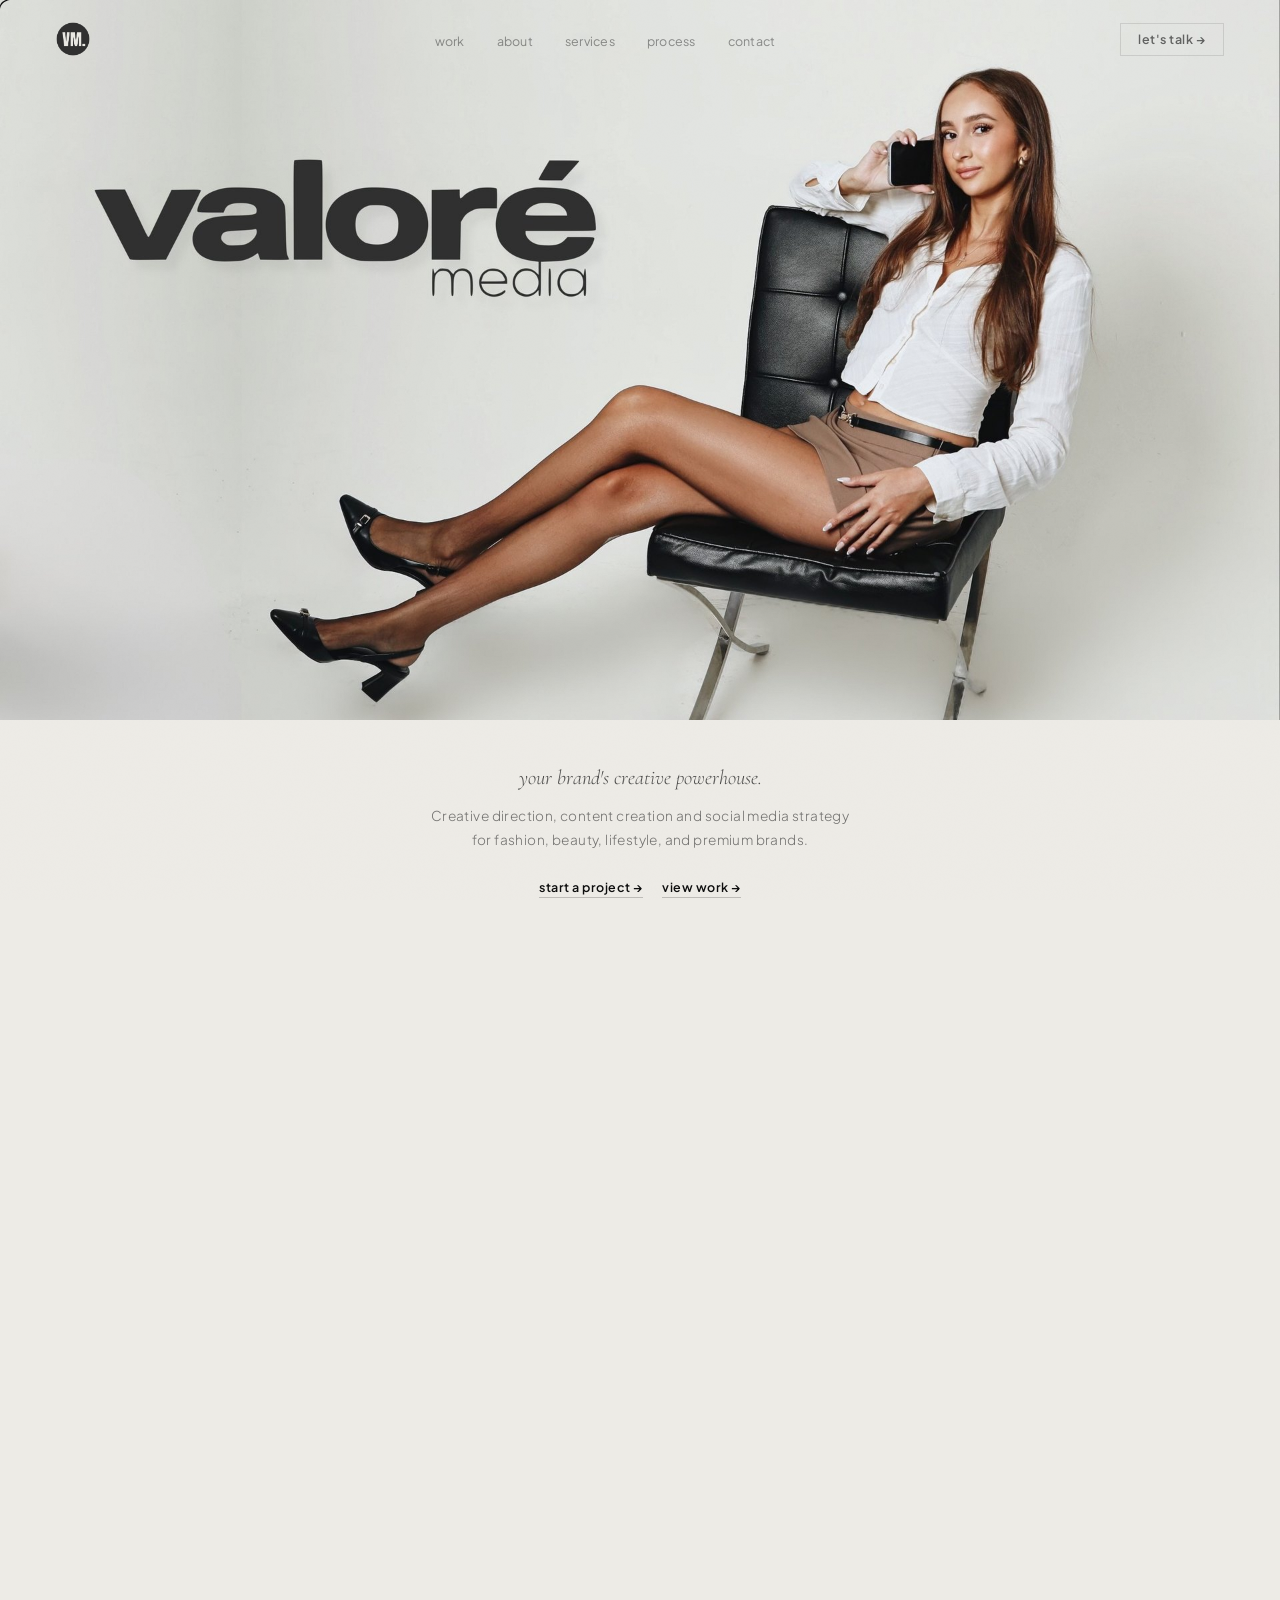
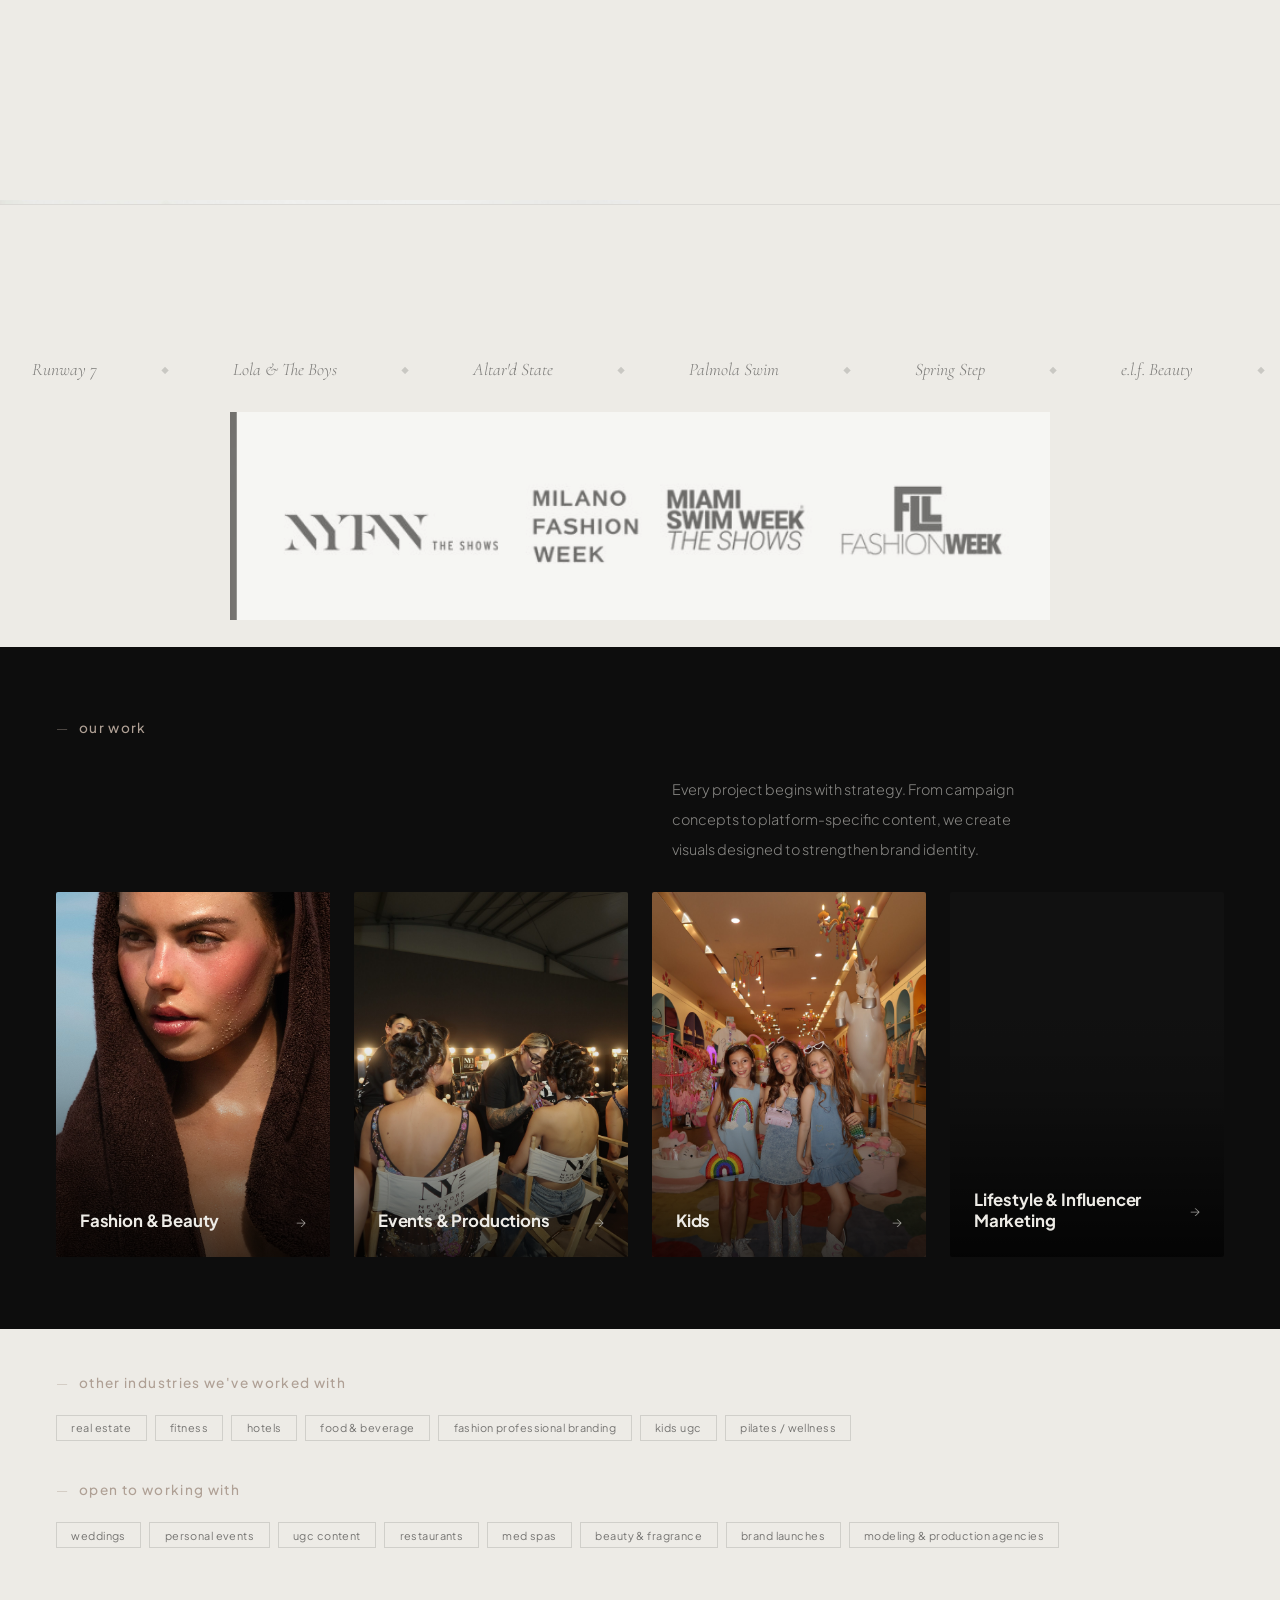
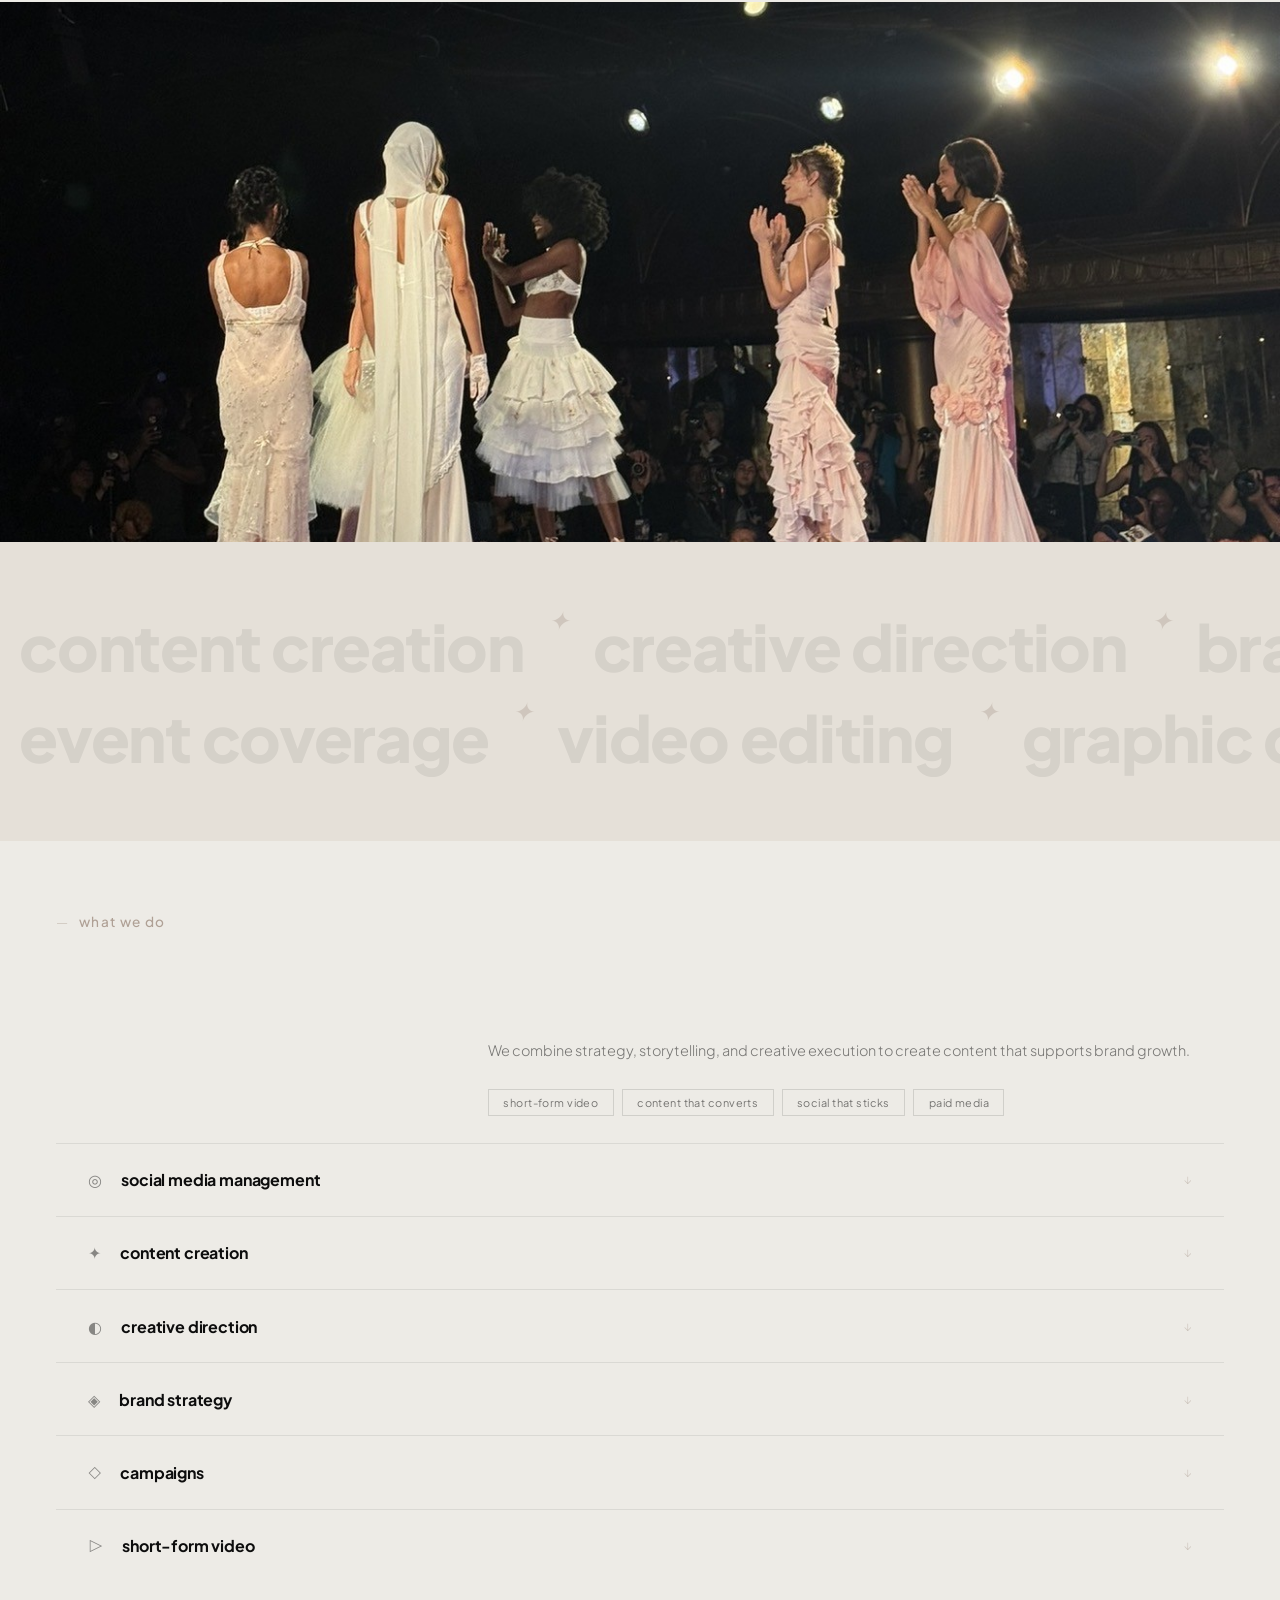
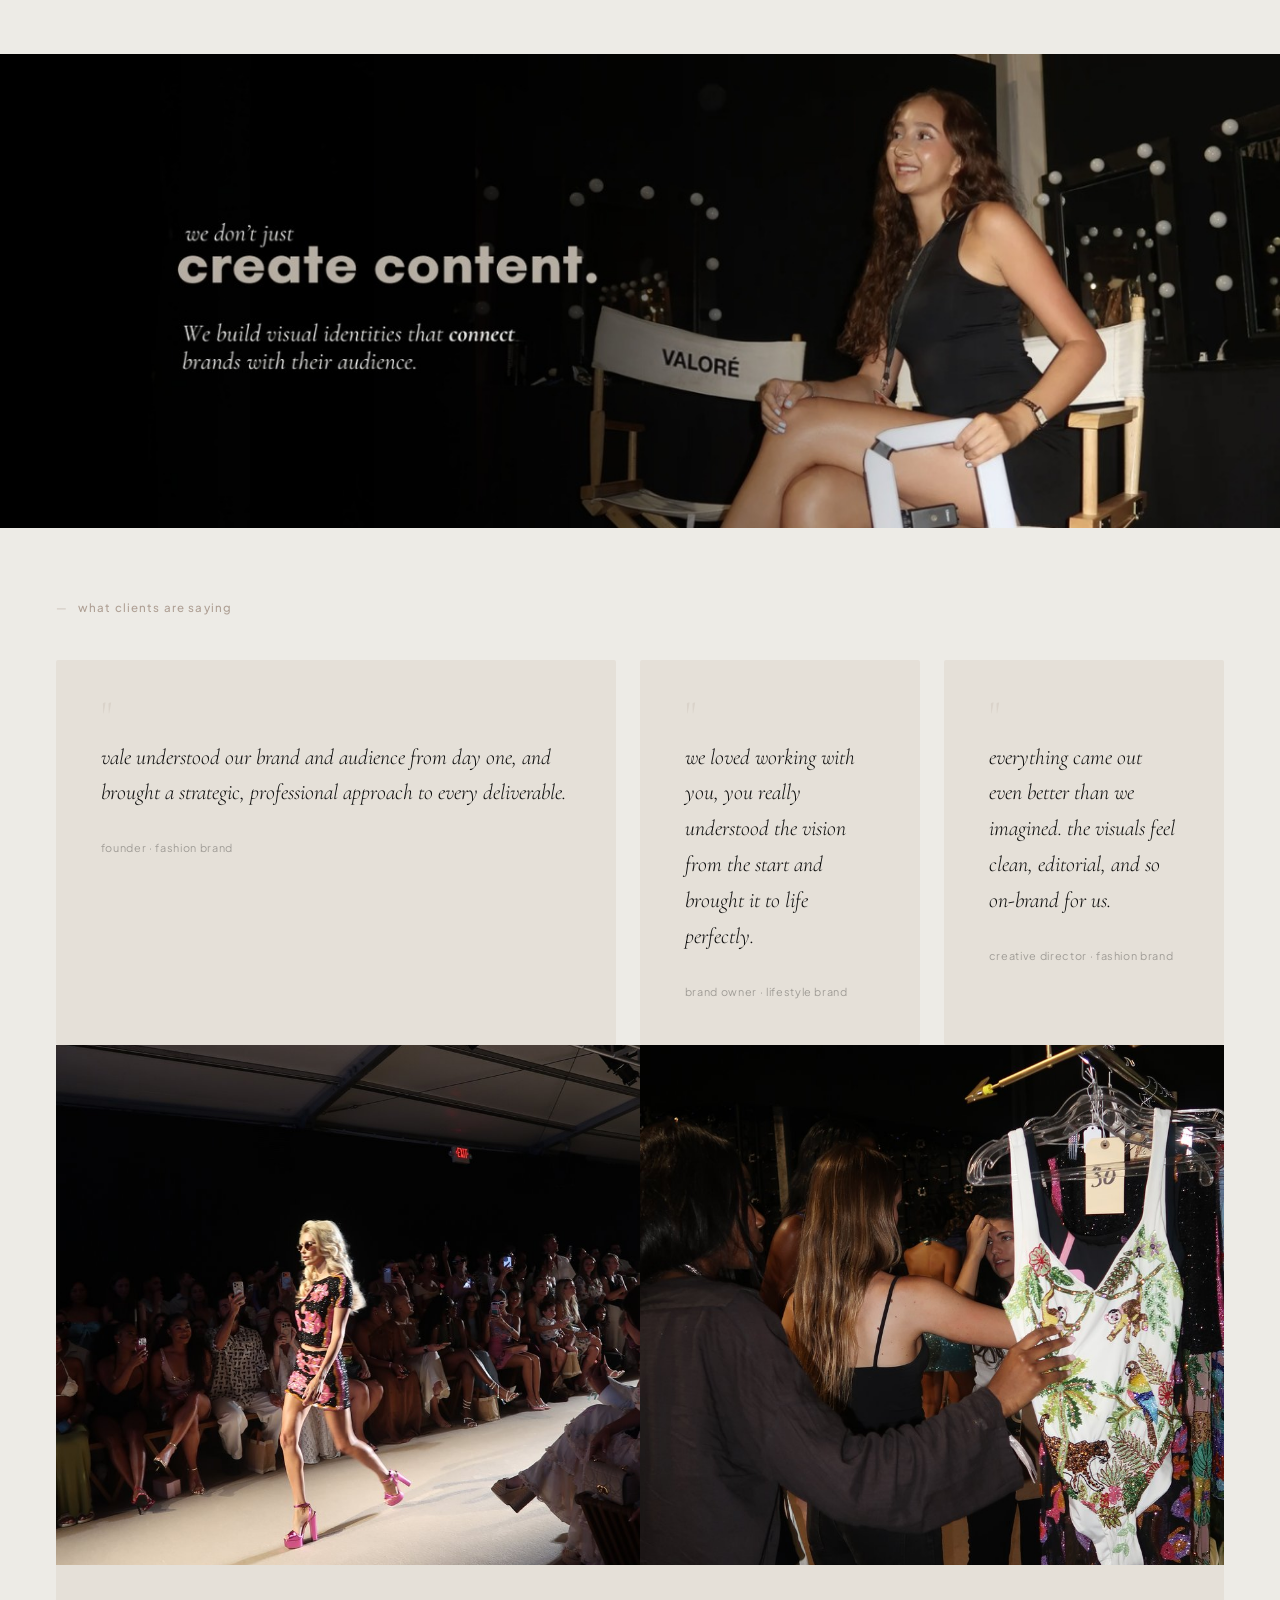
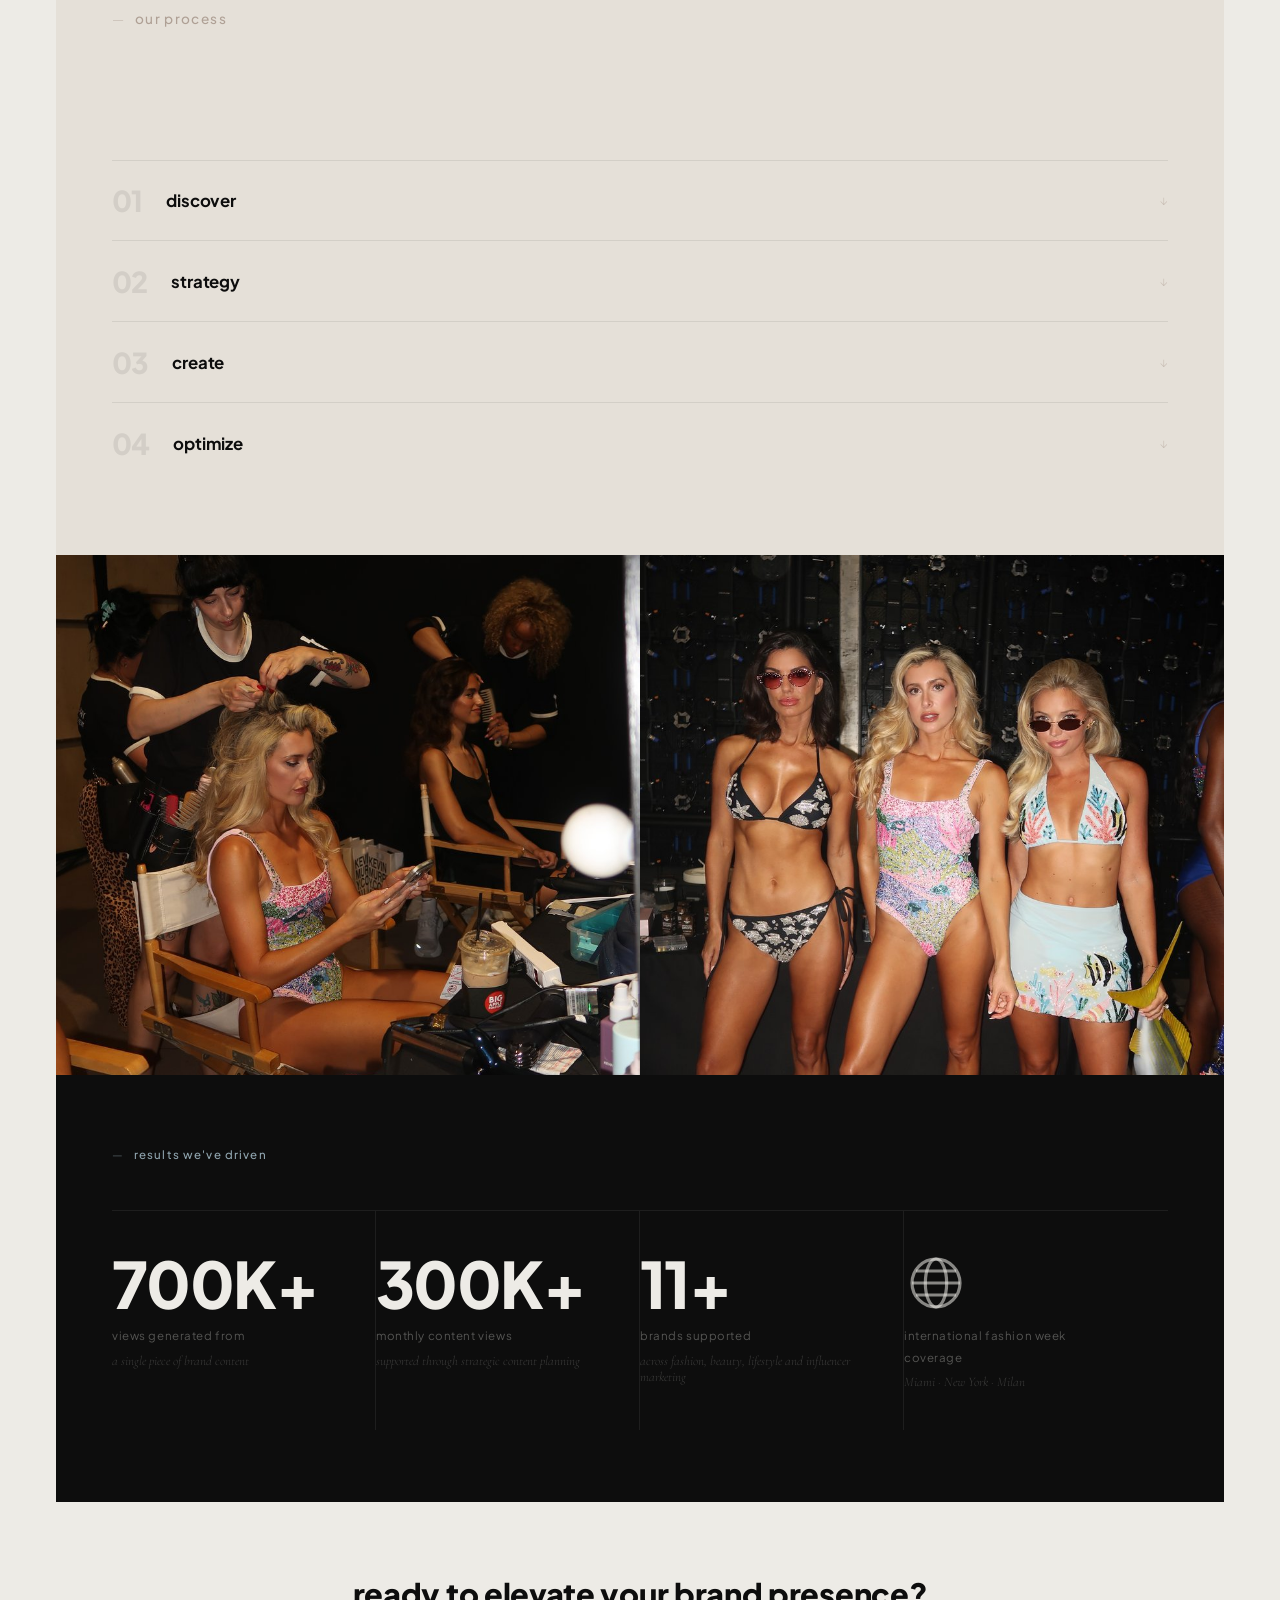
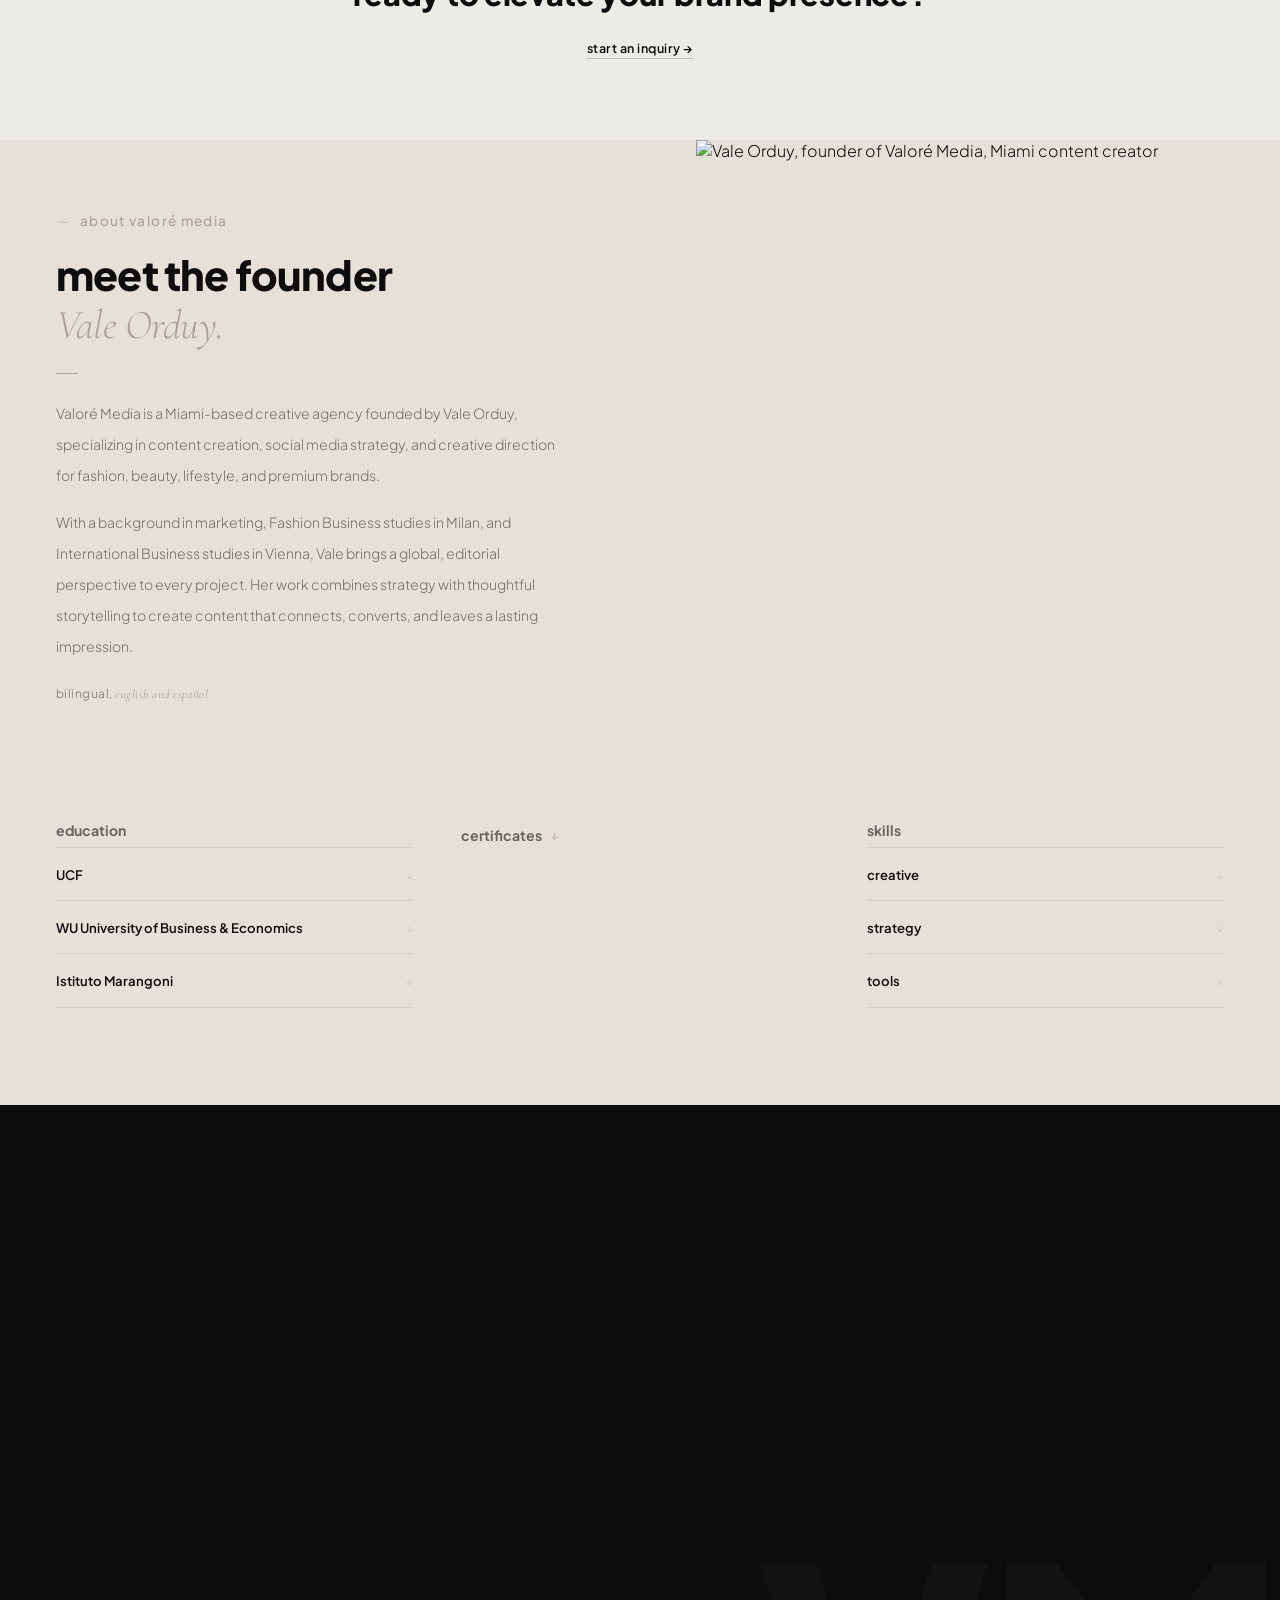
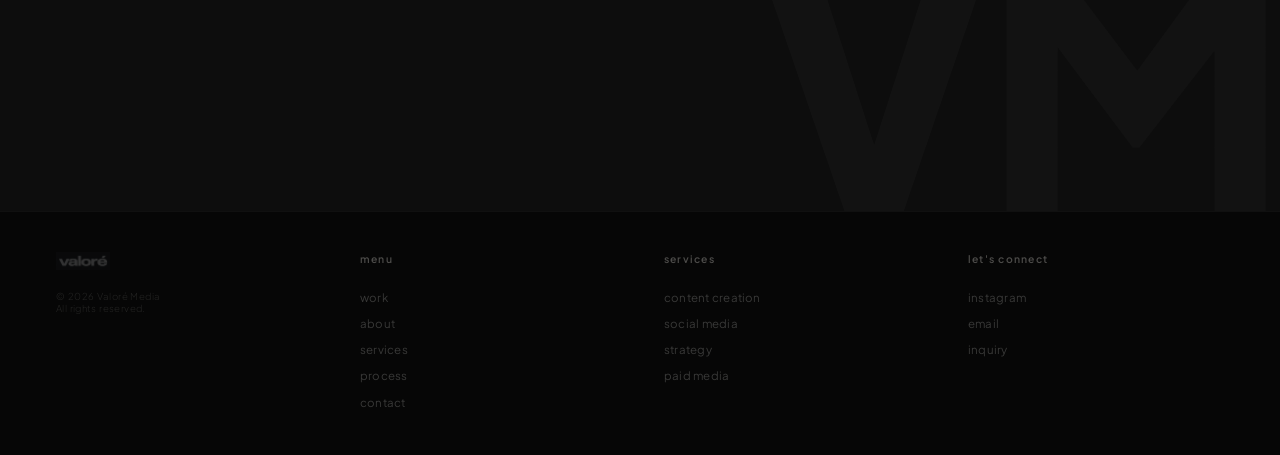
==== index.html @ 8a9e7d10 "new" ====
<!DOCTYPE html>
<html lang="en">
<head>
<meta charset="UTF-8">
  <!-- Primary SEO Meta Tags -->
  <meta name="title" content="Valoré Media | Miami Social Strategy & Creative Agency">
  <meta name="description" content="Valoré Media is a Miami-based creative agency specializing in social strategy, creative direction, and elevated content for fashion, beauty, lifestyle, and luxury brands. Serving Miami, Fort Lauderdale & South Florida.">
  <meta name="keywords" content="miami social media management, miami content creation, miami marketing agency, south florida social media agency, miami fashion marketing, miami brand strategy, content creation miami, social media manager miami, miami digital marketing, fort lauderdale marketing agency, miami influencer marketing, luxury brand marketing miami, fashion marketing miami, beauty brand social media, miami creative agency, short form video miami, reels content creator miami, tiktok marketing miami, instagram marketing miami, brand strategy miami, miami photography videography, social media content miami, paid media miami, miami campaign management, south florida creative agency, bilingual marketing agency miami, spanish social media marketing miami">
  <meta name="robots" content="index, follow">
  <meta name="language" content="English">
  <meta name="author" content="Vale Orduy · Valoré Media">
  <meta name="geo.region" content="US-FL">
  <meta name="geo.placename" content="Miami, Florida">
  <meta name="geo.position" content="25.7617;-80.1918">
  <meta name="ICBM" content="25.7617, -80.1918">

  <!-- Open Graph / Facebook -->
  <meta property="og:type" content="website">
  <meta property="og:url" content="https://valoremediaco.com/">
  <meta property="og:title" content="Valoré Media | Miami Social Strategy & Creative Agency">
  <meta property="og:description" content="Miami-based creative agency specializing in elevated content creation, social media strategy, and creative direction for fashion, beauty, lifestyle & luxury brands.">
  <meta property="og:site_name" content="Valoré Media">
  <meta property="og:locale" content="en_US">

  <!-- Twitter -->
  <meta name="twitter:card" content="summary_large_image">
  <meta name="twitter:title" content="Valoré Media | Miami Social Strategy & Creative Agency">
  <meta name="twitter:description" content="Miami-based creative agency for fashion, beauty, lifestyle &amp; luxury brands. Your brand's creative powerhouse.">

  <!-- Canonical -->
  <link rel="canonical" href="https://valoremediaco.com/">
  <meta property="og:image" content="https://valoremediaco.com/images/image-21-hero-banner.jpg">
  <meta name="twitter:image" content="https://valoremediaco.com/images/image-21-hero-banner.jpg">
  <link rel="icon" type="image/png" href="images/logo-vm-badge.png">
  <link rel="apple-touch-icon" href="images/logo-vm-badge.png">

  <!-- Schema.org Structured Data -->
  <script type="application/ld+json">
  {
    "@context": "https://schema.org",
    "@type": "LocalBusiness",
    "name": "Valoré Media",
    "description": "Miami-based creative agency specializing in social strategy, creative direction, and elevated content for fashion, beauty, lifestyle, and luxury brands.",
    "url": "https://valoremediaco.com",
    "telephone": "",
    "email": "valoremediaco@gmail.com",
    "founder": {
      "@type": "Person",
      "name": "Vale Orduy"
    },
    "address": {
      "@type": "PostalAddress",
      "addressLocality": "Miami",
      "addressRegion": "FL",
      "addressCountry": "US"
    },
    "geo": {
      "@type": "GeoCoordinates",
      "latitude": 25.7617,
      "longitude": -80.1918
    },
    "areaServed": [
      "Miami, FL",
      "Fort Lauderdale, FL",
      "South Florida",
      "United States"
    ],
    "serviceType": [
      "Social Media Management",
      "Content Creation",
      "Brand Strategy",
      "Creative Direction",
      "Photography",
      "Videography",
      "Paid Media",
      "Campaign Development",
      "Fashion Marketing",
      "Luxury Brand Marketing"
    ],
    "knowsLanguage": ["English", "Spanish"],
    "sameAs": [
      "https://www.instagram.com/valeorduy"
    ],
    "priceRange": "$$",
    "openingHours": "Mo-Fr 09:00-18:00"
  }
  </script>

<meta name="viewport" content="width=device-width, initial-scale=1.0">
<title>Valoré Media | Miami Social Strategy & Creative Agency</title>
<link href="https://fonts.googleapis.com/css2?family=Plus+Jakarta+Sans:ital,wght@0,300;0,400;0,600;0,700;0,800;1,300&family=Cormorant+Garamond:ital,wght@1,300;1,400&display=swap" rel="stylesheet">
<link rel="stylesheet" href="css/styles.css">
</head>
<body>
<div id="cr"><span class="star">✧</span><img class="crlogo crlogo-dark" src="images/logo-vm-badge.png" alt=""><img class="crlogo crlogo-light" src="images/logo-vm-badge.png" alt=""></div>

<!-- ══ BACK TO HOME (shown only while work gallery is open) ══ -->
<button class="ov-back" onclick="closeOv()" id="ovBackBtn">
  <svg viewBox="0 0 24 24"><polyline points="15,18 9,12 15,6"/></svg>
  ← back to home
</button>

<!-- ══ OVERLAY ══ -->
<div id="ind-overlay">
  <nav class="ov-nav" id="ovNav">
    <span class="ov-title" id="ov-title">fashion</span>
    <img class="ov-logo" src="images/image-01-3af8c9a6.jpg" alt="valoré media" onclick="closeOv()" style="cursor:pointer;">
  </nav>
  <div class="ov-body" id="ov-body"></div>
</div>

<!-- ══ LOADER ══ -->
<div id="ld"><div id="ll"></div><div id="lr"></div>
<div id="lc"><img id="li" src="images/image-01-5f636089.png" alt="valoré"><div id="lb"></div></div></div>

<!-- ══ NAV ══ -->
<nav id="nav">
  <a href="#" onclick="closeOv()" style="position:relative;display:block;"><img class="nl nl-vm nl-dark" src="images/logo-vm-badge.png" alt="valoré media"><img class="nl nl-vm nl-light" src="images/logo-vm-badge.png" alt="" aria-hidden="true"></a>
  <ul class="nls">
    <li><a href="#work-a">work</a></li>
    <li><a href="#about-a">about</a></li>
    <li><a href="#svcs-a">services</a></li>
    <li><a href="#proc-a">process</a></li>
    <li><a href="#ct-a">contact</a></li>
  </ul>
  <a href="#ct-a" class="nc">let's talk →</a>
  <button class="nav-burger" id="navBurger" onclick="toggleMobileNav()" aria-label="menu" aria-expanded="false">
    <span></span><span></span><span></span>
  </button>
</nav>
<div class="mobile-nav-panel" id="mobileNavPanel">
  <a href="#work-a" onclick="closeMobileNav()">work</a>
  <a href="#about-a" onclick="closeMobileNav()">about</a>
  <a href="#svcs-a" onclick="closeMobileNav()">services</a>
  <a href="#proc-a" onclick="closeMobileNav()">process</a>
  <a href="#ct-a" onclick="closeMobileNav()">contact</a>
</div>
<script>
  function toggleMobileNav(){
    var panel = document.getElementById('mobileNavPanel');
    var btn = document.getElementById('navBurger');
    var isOpen = panel.classList.toggle('open');
    btn.classList.toggle('open', isOpen);
    btn.setAttribute('aria-expanded', isOpen ? 'true' : 'false');
  }
  function closeMobileNav(){
    document.getElementById('mobileNavPanel').classList.remove('open');
    document.getElementById('navBurger').classList.remove('open');
    document.getElementById('navBurger').setAttribute('aria-expanded','false');
  }
</script>

<!-- ══ HERO ══ -->
<div class="hero hero-banner">
  <h1 class="sr-only">Valoré Media · Miami social strategy & creative agency for fashion, beauty, lifestyle & luxury brands</h1>
  <img id="heroImg" src="images/image-21-hero-banner.jpg" alt="Valoré Media · Vale Orduy, Miami content creation & social media agency">
</div>

<!-- ══ TICKER ══ -->
<div style="background:var(--pa);padding:5vh var(--pad) 3vh;text-align:center;">
  <p class="h-tag rf" style="font-family:var(--CG);font-style:italic;font-size:clamp(1rem,1.6vw,1.35rem);color:rgba(13,13,13,.7);">your brand's creative powerhouse.</p>
  <p class="h-vp-line rf d1" style="font-size:.85rem;letter-spacing:.03em;color:rgba(13,13,13,.55);margin-top:.9rem;line-height:1.7;max-width:38rem;margin-left:auto;margin-right:auto;">Creative direction, content creation and social media strategy<br>for fashion, beauty, lifestyle, and premium brands.</p>
  <div class="rf d2" style="display:flex;gap:1.2rem;justify-content:center;margin-top:1.8rem;flex-wrap:wrap;">
    <a href="#ct-a" class="stmt-cta" style="display:inline-flex;">start a project →</a>
    <a href="#work-a" class="stmt-cta" style="display:inline-flex;">view work →</a>
  </div>
  <p class="rf d3" style="font-size:.72rem;letter-spacing:.1em;opacity:.55;margin-top:1.6rem;">miami-based creative agency</p>
</div>
<div class="tick"><div class="tt">
  <span class="ti">content creation</span><span class="td"> ◆ </span>
  <span class="ti">creative direction</span><span class="td"> ◆ </span>
  <span class="ti">social media strategy</span><span class="td"> ◆ </span>
  <span class="ti">campaign production</span><span class="td"> ◆ </span>
  <span class="ti">photography and video</span><span class="td"> ◆ </span>
  <span class="ti">brand storytelling</span><span class="td"> ◆ </span>
  <span class="ti">event coverage</span><span class="td"> ◆ </span>
  <span class="ti">fashion week</span><span class="td"> ◆ </span>
  <span class="ti">bilingual en · es</span><span class="td"> ◆ </span>
  <span class="ti">content creation</span><span class="td"> ◆ </span>
  <span class="ti">creative direction</span><span class="td"> ◆ </span>
  <span class="ti">social media strategy</span><span class="td"> ◆ </span>
  <span class="ti">campaign production</span><span class="td"> ◆ </span>
  <span class="ti">photography and video</span><span class="td"> ◆ </span>
  <span class="ti">brand storytelling</span><span class="td"> ◆ </span>
  <span class="ti">event coverage</span><span class="td"> ◆ </span>
  <span class="ti">fashion week</span><span class="td"> ◆ </span>
  <span class="ti">bilingual en · es</span><span class="td"> ◆ </span>
</div></div>

<!-- ══ STATEMENT ══ -->
<div class="stmt">
  <div class="stmt-img">
    <img loading="lazy" decoding="async" src="images/image-22-statement.jpg" alt="Vale Orduy · Valoré Media · elevated content agency">
  </div>
  <div class="stmt-r">
    <p class="s-ey rf">who we are</p>
    <h2 class="stmt-h rc">we create content that <span class="lt">stops the scroll</span> and builds brands.</h2>
    <p class="stmt-body rf d1">Valoré represents the value we bring to every brand through strategy, storytelling, and creative direction.</p>
    <p class="stmt-body rf d1">From campaign concepts to social media strategy, we help brands create cohesive digital identities that connect with audiences.</p>
    <a href="#ct-a" class="stmt-cta rf d2">let's create →</a>
  </div></div>

<!-- ══ BRANDS ══ -->
<div class="brnds-new" style="padding-top:5rem;">
  <div style="padding:0 var(--pad);margin-bottom:3vh;">
    <h2 class="s-hh rc" style="font-size:clamp(1.7rem,2.8vw,2.4rem);">brands we've <span class="acc">created for.</span></h2>
  </div>
  <!-- animated text marquee -->
  <div style="overflow:hidden;margin-bottom:2rem;">
    <div class="btk" style="display:flex;align-items:center;gap:4rem;animation:btkA 22s linear infinite;white-space:nowrap;padding:0 2rem;">
      <span style="font-family:var(--CG);font-style:italic;font-weight:300;font-size:1.1rem;color:var(--bk);opacity:.5;white-space:nowrap;">Runway 7</span><span style="color:rgba(0,0,0,.15);font-size:.6rem;">◆</span>
      <span style="font-family:var(--CG);font-style:italic;font-weight:300;font-size:1.1rem;color:var(--bk);opacity:.5;white-space:nowrap;">Lola & The Boys</span><span style="color:rgba(0,0,0,.15);font-size:.6rem;">◆</span>
      <span style="font-family:var(--CG);font-style:italic;font-weight:300;font-size:1.1rem;color:var(--bk);opacity:.5;white-space:nowrap;">Altar'd State</span><span style="color:rgba(0,0,0,.15);font-size:.6rem;">◆</span>
      <span style="font-family:var(--CG);font-style:italic;font-weight:300;font-size:1.1rem;color:var(--bk);opacity:.5;white-space:nowrap;">Palmola Swim</span><span style="color:rgba(0,0,0,.15);font-size:.6rem;">◆</span>
      <span style="font-family:var(--CG);font-style:italic;font-weight:300;font-size:1.1rem;color:var(--bk);opacity:.5;white-space:nowrap;">Spring Step</span><span style="color:rgba(0,0,0,.15);font-size:.6rem;">◆</span>
      <span style="font-family:var(--CG);font-style:italic;font-weight:300;font-size:1.1rem;color:var(--bk);opacity:.5;white-space:nowrap;">e.l.f. Beauty</span><span style="color:rgba(0,0,0,.15);font-size:.6rem;">◆</span>
      <span style="font-family:var(--CG);font-style:italic;font-weight:300;font-size:1.1rem;color:var(--bk);opacity:.5;white-space:nowrap;">Necesera</span><span style="color:rgba(0,0,0,.15);font-size:.6rem;">◆</span>
      <span style="font-family:var(--CG);font-style:italic;font-weight:300;font-size:1.1rem;color:var(--bk);opacity:.5;white-space:nowrap;">Pump Underwear</span><span style="color:rgba(0,0,0,.15);font-size:.6rem;">◆</span>
      <span style="font-family:var(--CG);font-style:italic;font-weight:300;font-size:1.1rem;color:var(--bk);opacity:.5;white-space:nowrap;">Runway 7</span><span style="color:rgba(0,0,0,.15);font-size:.6rem;">◆</span>
      <span style="font-family:var(--CG);font-style:italic;font-weight:300;font-size:1.1rem;color:var(--bk);opacity:.5;white-space:nowrap;">Lola & The Boys</span><span style="color:rgba(0,0,0,.15);font-size:.6rem;">◆</span>
      <span style="font-family:var(--CG);font-style:italic;font-weight:300;font-size:1.1rem;color:var(--bk);opacity:.5;white-space:nowrap;">Altar'd State</span><span style="color:rgba(0,0,0,.15);font-size:.6rem;">◆</span>
      <span style="font-family:var(--CG);font-style:italic;font-weight:300;font-size:1.1rem;color:var(--bk);opacity:.5;white-space:nowrap;">Palmola Swim</span><span style="color:rgba(0,0,0,.15);font-size:.6rem;">◆</span>
      <span style="font-family:var(--CG);font-style:italic;font-weight:300;font-size:1.1rem;color:var(--bk);opacity:.5;white-space:nowrap;">Spring Step</span><span style="color:rgba(0,0,0,.15);font-size:.6rem;">◆</span>
      <span style="font-family:var(--CG);font-style:italic;font-weight:300;font-size:1.1rem;color:var(--bk);opacity:.5;white-space:nowrap;">e.l.f. Beauty</span><span style="color:rgba(0,0,0,.15);font-size:.6rem;">◆</span>
    </div>
  </div>
  <!-- fashion week logos bar -->
  <div style="padding:0 var(--pad) 3vh;display:flex;align-items:center;justify-content:center;">
    <img loading="lazy" decoding="async" src="images/image-05-271f2149.jpg" alt="NYFW · Milano Fashion Week · Miami Swim Week · FLLFW" style="width:100%;max-width:820px;filter:invert(1);opacity:.55;display:block;">
  </div>
</div>

<!-- ══ WORK ══ -->
<div class="work" id="work-a">
  <div class="work-h-row">
    <div><p class="work-ey s-ey rf">our work</p><h2 class="work-ht rc"><span class="acc">content with</span><br>direction.</h2></div>
    <div class="work-desc rf d1">Every project begins with strategy. From campaign concepts to platform-specific content, we create visuals designed to strengthen brand identity.</div>
  </div>
  <div class="work-cards rf d2">
    <a class="wcard" href="category.html?cat=fashion-beauty" data-video="videos/cover-fashion-beauty.mp4">
      <div class="wcard-media">
        <img class="wcard-cover" src="images/cover-fashion-beauty.jpg" alt="Fashion & Beauty work" loading="lazy" decoding="async">
        <video class="wcard-video" muted loop playsinline preload="none"></video>
        <div class="wcard-shade"></div>
      </div>
      <div class="wcard-info">
        <div class="wcard-title-row"><h3 class="wcard-title">Fashion & Beauty</h3><span class="wcard-arrow">→</span></div>
        <div class="wcard-drop">
          <p class="wcard-desc">A curated selection of campaigns, editorials, product launches, and social-first content created for fashion and beauty brands.</p>
          <span class="wcard-explore">Explore →</span>
        </div>
      </div>
    </a>
    <a class="wcard" href="category.html?cat=events" data-video="videos/cover-events.mp4">
      <div class="wcard-media">
        <img class="wcard-cover" src="images/cover-events.jpg" alt="Events & Productions work" loading="lazy" decoding="async">
        <video class="wcard-video" muted loop playsinline preload="none"></video>
        <div class="wcard-shade"></div>
      </div>
      <div class="wcard-info">
        <div class="wcard-title-row"><h3 class="wcard-title">Events & Productions</h3><span class="wcard-arrow">→</span></div>
        <div class="wcard-drop">
          <p class="wcard-desc">Backstage coverage, fashion weeks, brand activations, and live event storytelling.</p>
          <span class="wcard-explore">Explore →</span>
        </div>
      </div>
    </a>
    <a class="wcard" href="category.html?cat=kids-brands" data-video="videos/cover-kids-brands.mp4">
      <div class="wcard-media">
        <img class="wcard-cover" src="images/cover-kids-brands.jpg" alt="Kids work" loading="lazy" decoding="async">
        <video class="wcard-video" muted loop playsinline preload="none"></video>
        <div class="wcard-shade"></div>
      </div>
      <div class="wcard-info">
        <div class="wcard-title-row"><h3 class="wcard-title">Kids</h3><span class="wcard-arrow">→</span></div>
        <div class="wcard-drop">
          <p class="wcard-desc">Campaigns, retail content, product launches, and storytelling created for children's brands.</p>
          <span class="wcard-explore">Explore →</span>
        </div>
      </div>
    </a>
    <a class="wcard" href="category.html?cat=lifestyle-hospitality" data-video="videos/cover-lifestyle-hospitality.mp4">
      <div class="wcard-media">
        <img class="wcard-cover" src="images/cover-lifestyle-hospitality.jpg" alt="Lifestyle & Influencer Marketing work" loading="lazy" decoding="async">
        <video class="wcard-video" muted loop playsinline preload="none"></video>
        <div class="wcard-shade"></div>
      </div>
      <div class="wcard-info">
        <div class="wcard-title-row"><h3 class="wcard-title">Lifestyle & Influencer Marketing</h3><span class="wcard-arrow">→</span></div>
        <div class="wcard-drop">
          <p class="wcard-desc">Editorial content, influencer collaborations, and social storytelling for lifestyle and hospitality brands.</p>
          <span class="wcard-explore">Explore →</span>
        </div>
      </div>
    </a>
  </div>
</div>

<script src="js/work-data.js"></script>
<script>
(function(){
  var cards = document.querySelectorAll('.wcard');
  cards.forEach(function(card){
    var video = card.querySelector('.wcard-video');
    var src = card.getAttribute('data-video');
    var hoverTimer;
    card.addEventListener('mouseenter', function(){
      clearTimeout(hoverTimer);
      hoverTimer = setTimeout(function(){
        if(!video.getAttribute('src')){ video.setAttribute('src', src); video.load(); }
        video.play().then(function(){ video.classList.add('in'); }).catch(function(){});
      }, 120);
    });
    card.addEventListener('mouseleave', function(){
      clearTimeout(hoverTimer);
      video.classList.remove('in');
      video.pause();
    });
  });
})();
</script>

<!-- ══ OTHER INDUSTRIES / OPEN TO COLLABORATIONS ══ -->
<div style="padding:5vh var(--pad) 6vh;background:var(--pa);">
  <p class="s-ey rf" style="margin-bottom:1rem;">other industries we've worked with</p>
  <div class="s-pills rf d1">
    <span class="s-pill">real estate</span><span class="s-pill">fitness</span><span class="s-pill">hotels</span><span class="s-pill">food & beverage</span><span class="s-pill">fashion professional branding</span><span class="s-pill">kids ugc</span><span class="s-pill">pilates / wellness</span>
  </div>
  <p class="s-ey rf" style="margin-top:2.5rem;margin-bottom:1rem;">open to working with</p>
  <div class="s-pills rf d1">
    <span class="s-pill">weddings</span><span class="s-pill">personal events</span><span class="s-pill">ugc content</span><span class="s-pill">restaurants</span><span class="s-pill">med spas</span><span class="s-pill">beauty & fragrance</span><span class="s-pill">brand launches</span><span class="s-pill">modeling & production agencies</span>
  </div>
</div>

<!-- ══ RUNWAY FEATURE (moved here) ══ -->
<div class="runway-banner">
  <img src="images/runway-curtain-call.jpg" alt="fashion week runway curtain call · valoré media" loading="lazy" decoding="async">
</div>

<!-- ══ SERVICES MARQUEE ══ -->
<div class="svc">
  <div class="sr"><div class="st fw">
    <span class="sw">content creation</span><span class="ss"> ✦ </span><span class="sw">creative direction</span><span class="ss"> ✦ </span><span class="sw">brand strategy</span><span class="ss"> ✦ </span><span class="sw">photography</span><span class="ss"> ✦ </span><span class="sw">videography</span><span class="ss"> ✦ </span><span class="sw">social media</span><span class="ss"> ✦ </span>
    <span class="sw">content creation</span><span class="ss"> ✦ </span><span class="sw">creative direction</span><span class="ss"> ✦ </span><span class="sw">brand strategy</span><span class="ss"> ✦ </span><span class="sw">photography</span><span class="ss"> ✦ </span><span class="sw">videography</span><span class="ss"> ✦ </span><span class="sw">social media</span><span class="ss"> ✦ </span>
  </div></div>
  <div class="sr"><div class="st rv">
    <span class="sw">event coverage</span><span class="ss"> ✦ </span><span class="sw">video editing</span><span class="ss"> ✦ </span><span class="sw">graphic design</span><span class="ss"> ✦ </span><span class="sw">bts production</span><span class="ss"> ✦ </span><span class="sw">fashion week</span><span class="ss"> ✦ </span><span class="sw">reels and short-form</span><span class="ss"> ✦ </span>
    <span class="sw">event coverage</span><span class="ss"> ✦ </span><span class="sw">video editing</span><span class="ss"> ✦ </span><span class="sw">graphic design</span><span class="ss"> ✦ </span><span class="sw">bts production</span><span class="ss"> ✦ </span><span class="sw">fashion week</span><span class="ss"> ✦ </span><span class="sw">reels and short-form</span><span class="ss"> ✦ </span>
  </div></div>
</div>

<!-- ══ SERVICES ══ -->
<div class="svcs" id="svcs-a">
  <div class="section-head">
    <div><p class="s-ey rf">what we do</p><h2 class="s-hh rc">strategy-driven content.<br><span class="acc">built for growth.</span></h2></div>
    <div class="rf d1">
      <p class="s-intro">We combine strategy, storytelling, and creative execution to create content that supports brand growth.</p>
      <div class="s-pills"><span class="s-pill">short-form video</span><span class="s-pill">content that converts</span><span class="s-pill">social that sticks</span><span class="s-pill">paid media</span></div>
    </div>
  </div>
  <div class="svcs-grid rf d2">
    <div class="scard"><div class="scard-header" onclick="toggleCard(this)"><div class="scard-left"><span class="scard-ico">◎</span><span class="scard-title">social media management</span></div><span class="scard-arrow">↓</span></div><div class="scard-body-wrap"><p class="scard-body">Strategic content planning, publishing, and platform management designed to maintain consistency and strengthen your online presence.</p><ul class="scard-list"><li>daily content and posting</li><li>community engagement</li><li>platform management</li></ul></div></div>
    <div class="scard"><div class="scard-header" onclick="toggleCard(this)"><div class="scard-left"><span class="scard-ico">✦</span><span class="scard-title">content creation</span></div><span class="scard-arrow">↓</span></div><div class="scard-body-wrap"><p class="scard-body">From concept development to final edits, we create platform-specific visuals designed for your audience.</p><ul class="scard-list"><li>concept to final edit</li><li>photo and video production</li><li>platform-specific formats</li></ul></div></div>
    <div class="scard"><div class="scard-header" onclick="toggleCard(this)"><div class="scard-left"><span class="scard-ico">◐</span><span class="scard-title">creative direction</span></div><span class="scard-arrow">↓</span></div><div class="scard-body-wrap"><p class="scard-body">Campaign concepts, visual direction, and production guidance that elevate your brand identity.</p><ul class="scard-list"><li>campaign concepts</li><li>visual identity direction</li><li>art direction and production</li></ul></div></div>
    <div class="scard"><div class="scard-header" onclick="toggleCard(this)"><div class="scard-left"><span class="scard-ico">◈</span><span class="scard-title">brand strategy</span></div><span class="scard-arrow">↓</span></div><div class="scard-body-wrap"><p class="scard-body">Strategic frameworks that align your messaging, audience, and digital presence.</p><ul class="scard-list"><li>cross-platform strategy</li><li>audience mapping</li><li>brand voice development</li></ul></div></div>
    <div class="scard"><div class="scard-header" onclick="toggleCard(this)"><div class="scard-left"><span class="scard-ico">◇</span><span class="scard-title">campaigns</span></div><span class="scard-arrow">↓</span></div><div class="scard-body-wrap"><p class="scard-body">Creative campaigns supported by strategy, paid media, and performance insights.</p><ul class="scard-list"><li>paid media strategy</li><li>data-driven testing</li><li>performance optimization</li></ul></div></div>
    <div class="scard"><div class="scard-header" onclick="toggleCard(this)"><div class="scard-left"><span class="scard-ico">▷</span><span class="scard-title">short-form video</span></div><span class="scard-arrow">↓</span></div><div class="scard-body-wrap"><p class="scard-body">Platform-native video content designed for Instagram Reels, TikTok, and YouTube Shorts.</p><ul class="scard-list"><li>trending sounds and formats</li><li>native platform optimization</li><li>consistent posting schedules</li></ul></div></div>
  </div>
</div>

<!-- ══ BACKSTAGE FEATURE (moved here) ══ -->
<div class="backstage-banner">
  <img loading="lazy" decoding="async" src="images/image-25-backstage-final.jpg" alt="Vale Orduy backstage, we don't just create content, we build visual identities that connect brands with their audience · Valoré Media">
</div>

<!-- ══ TESTIMONIALS ══ -->
<div class="testi">
  <p class="tey rf">what clients are saying</p>
  <div class="tgrid">
    <div class="tc rf"><span class="tmark">"</span><p class="tq">vale understood our brand and audience from day one, and brought a strategic, professional approach to every deliverable.</p><span class="tat">Founder · Fashion Brand</span></div>
    <div class="tc rf d1"><span class="tmark">"</span><p class="tq">we loved working with you, you really understood the vision from the start and brought it to life perfectly.</p><span class="tat">Brand Owner · Lifestyle Brand</span></div>
    <div class="tc rf d2"><span class="tmark">"</span><p class="tq">everything came out even better than we imagined. the visuals feel clean, editorial, and so on-brand for us.</p><span class="tat">Creative Director · Fashion Brand</span></div>
  </div>

<!-- ══ PHOTO STRIP ══ -->
<div style="display:grid;grid-template-columns:1fr 1fr;gap:0;width:100%;overflow:hidden;">
  <div style="overflow:hidden;max-height:520px;"><img loading="lazy" decoding="async" src="images/image-03-3641e650.jpg" alt="fashion week runway · valoré media" style="width:100%;height:100%;object-fit:cover;object-position:center;display:block;transition:transform .65s cubic-bezier(.16,1,.3,1);" onmouseover="this.style.transform='scale(1.04)'" onmouseout="this.style.transform='scale(1)'"></div>
  <div style="overflow:hidden;max-height:520px;"><img loading="lazy" decoding="async" src="images/image-04-7cd1edf7.jpg" alt="backstage fashion week · valoré media" style="width:100%;height:100%;object-fit:cover;object-position:center;display:block;transition:transform .65s cubic-bezier(.16,1,.3,1);" onmouseover="this.style.transform='scale(1.04)'" onmouseout="this.style.transform='scale(1)'"></div>
</div>

<!-- ══ PROCESS ══ -->
<div class="proc" id="proc-a">
  <div class="section-head" style="margin-bottom:0.5vh;"><div><p class="proc-ey s-ey rf">our process</p><h2 class="proc-h s-hh rc"><span class="proc-h-line1">a strategic process</span><br><span class="acc">concept to execution.</span></h2></div></div>
  <div class="proc-steps rf">
    <div class="pstep"><div class="pstep-header" onclick="toggleStep(this)"><div class="pstep-left"><span class="pnum">01</span><span class="pname">discover</span></div><span class="pstep-arrow">↓</span></div><div class="pbody-wrap"><p class="pbody">Understanding your brand, audience, goals, and vision.</p></div></div>
    <div class="pstep"><div class="pstep-header" onclick="toggleStep(this)"><div class="pstep-left"><span class="pnum">02</span><span class="pname">strategy</span></div><span class="pstep-arrow">↓</span></div><div class="pbody-wrap"><p class="pbody">Developing a tailored creative direction and content strategy aligned with your objectives.</p></div></div>
    <div class="pstep"><div class="pstep-header" onclick="toggleStep(this)"><div class="pstep-left"><span class="pnum">03</span><span class="pname">create</span></div><span class="pstep-arrow">↓</span></div><div class="pbody-wrap"><p class="pbody">Producing intentional visuals and campaigns that represent your brand.</p></div></div>
    <div class="pstep"><div class="pstep-header" onclick="toggleStep(this)"><div class="pstep-left"><span class="pnum">04</span><span class="pname">optimize</span></div><span class="pstep-arrow">↓</span></div><div class="pbody-wrap"><p class="pbody">Analyzing performance and refining content to continue growing.</p></div></div>
  </div>
</div>

<!-- ══ PROCESS PHOTOS ══ -->
<div style="display:grid;grid-template-columns:1fr 1fr;gap:0;width:100%;overflow:hidden;">
  <div style="overflow:hidden;max-height:520px;"><img loading="lazy" decoding="async" src="images/image-06-48277f93.jpg" alt="backstage · valoré media" style="width:100%;height:100%;object-fit:cover;object-position:center 72%;display:block;transition:transform .65s cubic-bezier(.16,1,.3,1);" onmouseover="this.style.transform='scale(1.04)'" onmouseout="this.style.transform='scale(1)'"></div>
  <div style="overflow:hidden;max-height:520px;"><img loading="lazy" decoding="async" src="images/image-07-c9bdff02.jpg" alt="miami swim week · valoré media" style="width:100%;height:100%;object-fit:cover;object-position:center 20%;display:block;transition:transform .65s cubic-bezier(.16,1,.3,1);" onmouseover="this.style.transform='scale(1.04)'" onmouseout="this.style.transform='scale(1)'"></div>
</div>

<!-- ══ STATS ══ -->
<div class="stats">
  <p class="stey rf">results we've driven</p>
  <div class="stgrid stgrid4">
    <div class="sti rf"><div class="stn">700K+</div><div class="stl">views generated from</div><div class="stdet">a single piece of brand content</div></div>
    <div class="sti rf d1"><div class="stn">300K+</div><div class="stl">monthly content views</div><div class="stdet">supported through strategic content planning</div></div>
    <div class="sti rf d2"><div class="stn">11+</div><div class="stl">brands supported</div><div class="stdet">across fashion, beauty, lifestyle and influencer marketing</div></div>
    <div class="sti rf d2">
      <div class="stglobe"><svg viewBox="0 0 24 24" fill="none" stroke="currentColor" stroke-width="1.2"><circle cx="12" cy="12" r="9"/><ellipse cx="12" cy="12" rx="4" ry="9"/><line x1="3" y1="12" x2="21" y2="12"/><path d="M4.5 7.5h15M4.5 16.5h15"/></svg></div>
      <div class="stl" style="margin-top:.6rem;">international fashion week coverage</div>
      <div class="stdet">Miami · New York · Milan</div>
    </div>
  </div>
</div>

</div>

<!-- ══ CTA STRIP ══ -->
<div style="padding:0 var(--pad) 9vh;background:var(--pa);text-align:center;">
  <h3 class="rf" style="font-family:var(--P);font-weight:800;font-size:clamp(1.4rem,2.4vw,2rem);letter-spacing:-.01em;margin-bottom:1.4rem;">ready to elevate your brand presence?</h3>
  <a href="#ct-a" class="stmt-cta rf d1" style="display:inline-flex;">start an inquiry →</a>
</div>

<!-- ══ ABOUT ══ -->
<div class="about" id="about-a">
  <div class="about-inner">
    <div>
      <p class="aey rf">about valoré media</p>
      <h2 class="ah rf d1">meet the founder<br><span class="acc">Vale Orduy.</span></h2>
      <div class="arl rf d2"></div>
      <p class="ap ap-first rf d2">Valoré Media is a Miami-based creative agency founded by Vale Orduy, specializing in content creation, social media strategy, and creative direction for fashion, beauty, lifestyle, and premium brands.</p>
      <p class="ap rf d3">With a background in marketing, Fashion Business studies in Milan, and International Business studies in Vienna, Vale brings a global, editorial perspective to every project. Her work combines strategy with thoughtful storytelling to create content that connects, converts, and leaves a lasting impression.</p>
      <p class="bilingual rf d5">bilingual, <em>english and español</em></p>
    </div>
    <div class="rf d2">
      <div class="about-photo about-photo-r"><img loading="lazy" decoding="async" src="images/image-23-about.jpg" alt="Vale Orduy, founder of Valoré Media, Miami content creator"></div>
    </div>
  </div>
  <div class="cred-grid cred-grid-full">
    <div class="cred-col">
      <!-- EDUCATION -->
      <div class="acc-section edu">
        <p class="acc-title">education</p>
        <div class="acc-item"><div class="acc-header"><div class="acc-header-left"><span class="acc-name">UCF</span></div><span class="acc-arr">↓</span></div><div class="acc-body-wrap"><p class="acc-sub">Bachelor's in Business Administration & Marketing, Orlando, FL</p></div></div>
        <div class="acc-item"><div class="acc-header"><div class="acc-header-left"><span class="acc-name">WU University of Business & Economics</span></div><span class="acc-arr">↓</span></div><div class="acc-body-wrap"><p class="acc-sub">International Business Certificate, Vienna, Austria</p></div></div>
        <div class="acc-item"><div class="acc-header"><div class="acc-header-left"><span class="acc-name">Istituto Marangoni</span></div><span class="acc-arr">↓</span></div><div class="acc-body-wrap"><p class="acc-sub">Fashion Business Certificate, Milan, Italy</p></div></div>
      </div>
    </div>
    <div class="cred-col">
      <!-- CERTIFICATES -->
      <div class="acc-section acc-dropdown">
        <p class="acc-title">certificates</p>
        <div class="acc-dropdown-body">
        <div class="acc-item"><div class="acc-header"><div class="acc-header-left"><div class="acc-icon"><svg viewBox="0 0 24 24" fill="none"><path d="M12 2L2 7l10 5 10-5-10-5z" stroke="var(--bk)" stroke-width="1.5" stroke-linejoin="round"/><path d="M2 17l10 5 10-5M2 12l10 5 10-5" stroke="var(--bk)" stroke-width="1.5" stroke-linecap="round"/></svg></div><span class="acc-name">Inside LVMH</span></div><span class="acc-arr">↓</span></div><div class="acc-body-wrap"><p class="acc-sub">LVMH · luxury and maison strategy</p></div></div>
        <div class="acc-item"><div class="acc-header"><div class="acc-header-left"><div class="acc-icon"><svg viewBox="0 0 24 24" fill="none"><circle cx="12" cy="12" r="9" stroke="var(--bk)" stroke-width="1.5"/><path d="M8 12l3 3 5-5" stroke="var(--bk)" stroke-width="1.5" stroke-linecap="round"/></svg></div><span class="acc-name">foundations of digital marketing & e-commerce</span></div><span class="acc-arr">↓</span></div><div class="acc-body-wrap"><p class="acc-sub">Google</p></div></div>
        <div class="acc-item"><div class="acc-header"><div class="acc-header-left"><div class="acc-icon"><svg viewBox="0 0 24 24" fill="none"><circle cx="12" cy="12" r="9" stroke="var(--bk)" stroke-width="1.5"/><path d="M8 12l3 3 5-5" stroke="var(--bk)" stroke-width="1.5" stroke-linecap="round"/></svg></div><span class="acc-name">fashion retail & transforming fashion business</span></div><span class="acc-arr">↓</span></div><div class="acc-body-wrap"><p class="acc-sub">Google</p></div></div>
        <div class="acc-item"><div class="acc-header"><div class="acc-header-left"><div class="acc-icon"><svg viewBox="0 0 24 24" fill="none"><path d="M12 3l2.5 5 5.5.8-4 3.9.9 5.5L12 15.5l-4.9 2.7.9-5.5-4-3.9 5.5-.8z" stroke="var(--bk)" stroke-width="1.5" stroke-linejoin="round"/></svg></div><span class="acc-name">fashion business certificate</span></div><span class="acc-arr">↓</span></div><div class="acc-body-wrap"><p class="acc-sub">Istituto Marangoni · Milan, Italy</p></div></div>
        <div class="acc-item"><div class="acc-header"><div class="acc-header-left"><div class="acc-icon"><svg viewBox="0 0 24 24" fill="none"><circle cx="12" cy="8" r="4" stroke="var(--bk)" stroke-width="1.5"/><path d="M4 20c0-4 3.6-7 8-7s8 3 8 7" stroke="var(--bk)" stroke-width="1.5" stroke-linecap="round"/></svg></div><span class="acc-name">international business certificate</span></div><span class="acc-arr">↓</span></div><div class="acc-body-wrap"><p class="acc-sub">WU Vienna University · Austria</p></div></div>
      </div>
      </div>
    </div>
    <div class="cred-col">
      <!-- SKILLS -->
      <div class="acc-section">
        <p class="acc-title">skills</p>
        <div class="acc-item skill-acc">
          <div class="acc-header"><div class="acc-header-left"><span class="acc-name">creative</span></div><span class="acc-arr">↓</span></div>
          <div class="acc-body-wrap"><div class="skill-pills"><span class="skill-pill">content creation</span><span class="skill-pill">creative direction</span><span class="skill-pill">photography</span><span class="skill-pill">videography</span><span class="skill-pill">video editing</span><span class="skill-pill">graphic design</span></div></div>
        </div>
        <div class="acc-item skill-acc">
          <div class="acc-header"><div class="acc-header-left"><span class="acc-name">strategy</span></div><span class="acc-arr">↓</span></div>
          <div class="acc-body-wrap"><div class="skill-pills"><span class="skill-pill">social media management</span><span class="skill-pill">brand strategy</span><span class="skill-pill">paid media</span><span class="skill-pill">campaign development</span></div></div>
        </div>
        <div class="acc-item skill-acc">
          <div class="acc-header"><div class="acc-header-left"><span class="acc-name">tools</span></div><span class="acc-arr">↓</span></div>
          <div class="acc-body-wrap"><div class="skill-pills"><span class="skill-pill">CapCut</span><span class="skill-pill">Canva</span><span class="skill-pill">Meta Business Suite</span><span class="skill-pill">Edits</span><span class="skill-pill">G Workspace</span><span class="skill-pill">Office 365</span></div></div>
        </div>
      </div>
    </div>
  </div>
</div>

<!-- ══ CONTACT ══ -->
<div class="ct" id="ct-a">
  <div class="ctbg" aria-hidden="true">VM</div>
  <div class="ctgrid">
    <div>
      <p class="ctey rf">get in touch</p>
      <h2 class="cth rf d1"><span class="acc">let's create</span>something<br>valuable.</h2>
      <p class="ctsl rf d2">Have a project in mind? Tell us about your vision and let's bring it to life.</p>
      <p class="ctdet rf d2">Miami, FL · South Florida · Worldwide<br><span class="ctlang">hablamos español</span></p>
      <div class="ctlinks rf d3">
        <a href="mailto:valoremediaco@gmail.com" class="ctlnk"><span class="ctll">email</span><span class="ctlv">valoremediaco@gmail.com</span><span class="ctla">→</span></a>
        <a href="https://instagram.com/valeorduy" target="_blank" rel="noopener" class="ctlnk"><span class="ctll">instagram</span><span class="ctlv">@valeorduy</span><span class="ctla">→</span></a>
      </div>
    </div>
    <div class="rf d2">
      <form action="https://api.web3forms.com/submit" method="POST" class="ctform">
        <input type="hidden" name="access_key" value="719440e7-49e3-469c-81c2-ca0fd8421839">
        <input type="hidden" name="subject" value="New inquiry · Valoré Media">
        <input type="hidden" name="redirect" value="false">
        <input class="ctf" type="text" name="name" placeholder="your name" required autocomplete="off">
        <input class="ctf" type="email" name="email" placeholder="email address" required autocomplete="off">
        <input class="ctf" type="text" name="brand" placeholder="brand / company" autocomplete="off">
        <textarea class="ctf ta" name="message" placeholder="tell me about your project..." rows="3" required></textarea>
        <button class="ctbtn" type="submit">send inquiry →</button>
      </form>
    </div>
  </div>
</div>

<footer>
  <div><img class="ft-logo" src="images/image-01-5f636089.png" alt="valoré media"><p class="ft-copy">© 2026 Valoré Media<br>All rights reserved.</p></div>
  <div><p class="ft-col-title">menu</p><ul class="ft-col-links"><li><a href="#work-a">work</a></li><li><a href="#about-a">about</a></li><li><a href="#svcs-a">services</a></li><li><a href="#proc-a">process</a></li><li><a href="#ct-a">contact</a></li></ul></div>
  <div><p class="ft-col-title">services</p><ul class="ft-col-links"><li><a href="#svcs-a">content creation</a></li><li><a href="#svcs-a">social media</a></li><li><a href="#svcs-a">strategy</a></li><li><a href="#svcs-a">paid media</a></li></ul></div>
  <div><p class="ft-col-title">let's connect</p><ul class="ft-col-links"><li><a href="https://instagram.com/valeorduy" target="_blank">instagram</a></li><li><a href="mailto:valoremediaco@gmail.com">email</a></li><li><a href="#ct-a">inquiry</a></li></ul></div>
</footer>

<script src="js/main.js"></script>
</body>
</html>
---- css/styles.css ----
*,*::before,*::after{margin:0;padding:0;box-sizing:border-box;}
:root{--pa:#EDEBE6;--du:#E5E0D8;--bk:#0D0D0D;--ta:#AFA095;--sl:#8FA4AE;
  --P:'Plus Jakarta Sans',sans-serif;--CG:'Cormorant Garamond',serif;--pad:3.5rem;}
html{scroll-behavior:smooth;}
body{font-family:var(--P);background:var(--pa);color:var(--bk);overflow-x:hidden;cursor:none;font-weight:300;}
body::before{content:'';position:fixed;inset:0;pointer-events:none;z-index:8000;
  background-image:url("data:image/svg+xml,%3Csvg xmlns='http://www.w3.org/2000/svg' width='200' height='200'%3E%3Cfilter id='n'%3E%3CfeTurbulence type='fractalNoise' baseFrequency='.85' numOctaves='4' stitchTiles='stitch'/%3E%3C/filter%3E%3Crect width='200' height='200' filter='url(%23n)'/%3E%3C/svg%3E");
  opacity:.012;mix-blend-mode:multiply;}

/* ══ CURSOR ══ */
#cr{position:fixed;pointer-events:none;z-index:9999;transform:translate(-50%,-50%);
  display:flex;align-items:center;justify-content:center;
  will-change:left,top;}
#cr .star{font-size:1.6rem;color:var(--bk);line-height:1;transition:opacity .2s,color .3s;user-select:none;}
body.dk #cr .star{color:var(--pa);}
#cr .crlogo{position:absolute;top:50%;left:50%;transform:translate(-50%,-50%);
  width:54px;height:54px;border-radius:50%;opacity:0;transition:opacity .25s;}
body.ch #cr .star{opacity:0;}
body.ch:not(.dk) #cr .crlogo-dark{opacity:1;}
body.ch.dk #cr .crlogo-light{opacity:1;}

/* ══ LOADER ══ */
#ld{position:fixed;inset:0;z-index:9000;display:flex;align-items:center;justify-content:center;background:var(--pa);}
#ll,#lr{display:none;}
#lc{position:relative;z-index:3;display:flex;flex-direction:column;align-items:center;gap:1.2rem;}
#li{width:180px;opacity:0;transition:opacity .5s ease;}
#lb{width:0;height:1px;background:rgba(0,0,0,.15);transition:width .6s .2s cubic-bezier(.76,0,.24,1);}
#ld{transition:opacity .4s ease;}
#ld.gone{opacity:0;pointer-events:none;transition:opacity .4s .1s ease;}

/* ══ NAV ══ */
nav{position:fixed;top:0;left:0;right:0;z-index:500;
  display:flex;justify-content:space-between;align-items:center;
  padding:1.4rem var(--pad);opacity:0;transition:opacity .5s ease;}
nav.vis{opacity:1;}
nav.scrolled{background:rgba(237,235,230,.93);backdrop-filter:blur(14px);border-bottom:1px solid rgba(0,0,0,.06);}
.nl{height:21px;display:block;transition:filter .3s;flex-shrink:0;}
.nl-vm{height:34px;width:34px;border-radius:50%;transition:opacity .3s;}
.nl-light{position:absolute;top:0;left:0;opacity:0;}
nav.inv .nl-dark{opacity:0;}
nav.inv .nl-light{opacity:1;}
nav.inv .nl-vm{filter:none;}
nav.inv .nl{filter:invert(1);}
.nls{display:flex;gap:2rem;list-style:none;}
.nls a{font-size:.78rem;letter-spacing:.02em;color:var(--bk);text-decoration:none;opacity:.42;transition:opacity .2s,color .3s;font-weight:400;}
.nls a:hover{opacity:1;}
.nls a.on{opacity:1;}
nav.inv .nls a{color:var(--pa);}
.nc{font-size:.78rem;letter-spacing:.04em;color:var(--bk);text-decoration:none;
  padding:.45rem 1.1rem;border:1px solid rgba(0,0,0,.18);opacity:.6;transition:all .25s;font-weight:600;}
.nc:hover{opacity:1;background:var(--bk);color:var(--pa);}
nav.inv .nc{color:var(--pa);border-color:rgba(255,255,255,.25);}

/* mobile hamburger menu — hidden on desktop */
.nav-burger{display:none;}

/* ══ HERO — split layout with Vale's photo ══ */
.hero{height:100vh;min-height:640px;background:var(--pa);display:grid;grid-template-columns:55% 45%;overflow:hidden;}
.hero-banner{display:block;position:relative;height:auto;min-height:0;overflow:hidden;}
.hero-banner img{width:100%;height:auto;max-height:88vh;object-fit:cover;object-position:center 20%;display:block;opacity:0;transition:opacity 1s .2s ease;}
.hero-banner img.in{opacity:1;}
.hero-l{display:flex;flex-direction:column;justify-content:flex-end;padding:0 var(--pad) 4rem var(--pad);position:relative;}
.h-eyebrow{font-size:.72rem;letter-spacing:.14em;text-transform:lowercase;color:var(--ta);font-weight:500;
  margin-bottom:1.6rem;display:flex;align-items:center;gap:.7rem;
  opacity:0;transition:opacity .8s .1s ease;}
.h-eyebrow::before{content:'—';opacity:.5;font-weight:300;}
.h-eyebrow.in{opacity:.85;}
.htype{font-family:var(--P);font-weight:800;font-size:clamp(4.5rem,10vw,10rem);
  line-height:.88;letter-spacing:-.025em;color:var(--bk);}
.htype .hl{overflow:hidden;display:block;}
.htype .hl span{display:block;transform:translateY(100%);transition:transform 1.1s cubic-bezier(.16,1,.3,1);}
.htype .hl.m2 span{transition-delay:.1s;}
.htype .acc{font-family:var(--CG);font-style:italic;font-weight:300;color:var(--ta);}
.htype.in .hl span{transform:translateY(0);}
.h-sub{margin-top:2rem;opacity:0;transition:opacity .8s .5s ease;}
.h-sub.in{opacity:1;}
.h-tag{font-family:var(--CG);font-style:italic;font-weight:300;font-size:clamp(1rem,1.5vw,1.35rem);color:var(--bk);opacity:.42;}
.h-loc{font-size:.72rem;letter-spacing:.05em;color:rgba(0,0,0,.28);margin-top:.4rem;font-weight:300;}
.h-scroll{position:absolute;left:var(--pad);bottom:3.5rem;display:flex;align-items:center;gap:.6rem;
  font-size:.68rem;letter-spacing:.08em;text-transform:lowercase;color:rgba(0,0,0,.25);font-weight:400;
  opacity:0;transition:opacity .8s .8s ease;}
.h-scroll svg{width:14px;height:14px;stroke:rgba(0,0,0,.3);fill:none;stroke-width:1.5;stroke-linecap:round;}
.h-scroll.in{opacity:1;}
/* right panel — Vale's photo */
.hero-r{position:relative;overflow:hidden;background:var(--du);display:flex;align-items:flex-end;justify-content:center;}
.hero-r img{
  width:100%;height:100%;object-fit:cover;object-position:center 15%;display:block;
  opacity:0;transition:opacity 1s .6s ease;
}
.hero-r img.in{opacity:1;transform:translateY(0);}

/* ══ TICKER ══ */
.tick{background:var(--bk);overflow:hidden;padding:.75rem 0;}
.tt{display:flex;animation:tk 30s linear infinite;white-space:nowrap;}
.ti{font-size:.7rem;letter-spacing:.15em;text-transform:lowercase;padding:0 2.8rem;color:rgba(237,235,230,.5);font-weight:400;}
.td{color:var(--ta);opacity:.55;font-size:.5rem;vertical-align:middle;}
@keyframes tk{to{transform:translateX(-50%);}}

/* ══ STATEMENT ══ */
.stmt{background:var(--pa);display:grid;grid-template-columns:1fr 1fr;min-height:0;border-bottom:1px solid rgba(0,0,0,.07);}
.stmt-img{overflow:hidden;position:relative;}
.stmt-img img{width:100%;height:100%;object-fit:cover;object-position:center;display:block;transition:transform .65s cubic-bezier(.16,1,.3,1);}
.stmt-img:hover img{transform:scale(1.03);}
.stmt-r{padding:5vh var(--pad) 5vh 4rem;display:flex;flex-direction:column;justify-content:center;}
.stmt-h{font-family:var(--P);font-weight:800;font-size:clamp(2rem,3.8vw,3.5rem);line-height:1.1;letter-spacing:-.02em;max-width:460px;margin-bottom:4.5rem;}
.stmt-h .lt{font-weight:300;font-family:var(--CG);font-style:italic;color:var(--ta);}
.stmt-r{padding-top:.5rem;}
.stmt-body{font-size:.92rem;line-height:2.1;color:rgba(0,0,0,.5);font-weight:300;max-width:360px;margin-bottom:2rem;}
.stmt-cta{display:inline-flex;align-items:center;gap:.6rem;font-size:.78rem;letter-spacing:.04em;font-weight:600;
  color:var(--bk);text-decoration:none;border-bottom:1px solid rgba(0,0,0,.2);padding-bottom:2px;transition:gap .3s;}
.stmt-cta:hover{gap:1.1rem;}
.stmt-sub{font-size:.72rem;letter-spacing:.1em;text-transform:lowercase;opacity:.28;margin-top:2.5rem;line-height:2.2;font-weight:400;}

/* ══ SERVICES MARQUEE ══ */
.svc{background:var(--du);overflow:hidden;padding:4rem 0;}
.sr{overflow:hidden;}
.sr+.sr{margin-top:.7rem;}
.st{display:flex;white-space:nowrap;}
.st.fw{animation:sf 26s linear infinite;}
.st.rv{animation:sr2 30s linear infinite;}
.st:hover{animation-play-state:paused;}
.sw{font-family:var(--P);font-weight:800;font-size:clamp(2.8rem,5vw,5.5rem);letter-spacing:-.02em;color:rgba(13,13,13,.07);padding:0 1.2rem;transition:color .3s;}
.sw:hover{color:rgba(13,13,13,.6);}
.ss{color:var(--ta);font-family:var(--CG);font-style:italic;font-size:1.6rem;padding:0 .3rem;opacity:.4;}
@keyframes sf{to{transform:translateX(-50%);}}
@keyframes sr2{from{transform:translateX(-50%);}to{transform:translateX(0);}}

/* ══ SERVICES ══ */
.svcs{padding:8vh var(--pad);background:var(--pa);}
.pg-hero{padding:16vh var(--pad) 2vh;background:var(--pa);}
.section-head{display:grid;grid-template-columns:1fr 2fr;gap:4rem;margin-bottom:3vh;align-items:end;}
.s-ey{font-size:.85rem;letter-spacing:.1em;text-transform:lowercase;color:var(--ta);font-weight:500;margin-bottom:.7rem;display:flex;align-items:center;gap:.6rem;}
.s-ey::before{content:'—';opacity:.5;font-weight:300;}
.s-hh{font-family:var(--P);font-weight:800;font-size:clamp(2rem,3.5vw,3rem);letter-spacing:-.02em;}
.s-hh .acc{font-family:var(--CG);font-style:italic;font-weight:300;color:var(--ta);}
.s-intro{font-size:.9rem;line-height:2.1;color:rgba(0,0,0,.5);font-weight:300;}
.s-pills{display:flex;flex-wrap:wrap;gap:.5rem;margin-top:1.5rem;}
.s-pill{font-size:.68rem;letter-spacing:.04em;padding:.35rem .9rem;border:1px solid rgba(0,0,0,.12);color:rgba(0,0,0,.5);font-weight:400;transition:all .25s;cursor:default;}
.s-pill:hover{background:var(--bk);color:var(--pa);border-color:var(--bk);}
.svcs-grid{border-top:1px solid rgba(0,0,0,.08);}
.scard{
  border-bottom:1px solid rgba(0,0,0,.08);
  overflow:hidden;
  transition:background .25s;
}
.scard:last-child{border-bottom:none;}
.scard:hover{background:var(--du);}
.scard-header{
  display:flex;align-items:center;justify-content:space-between;
  padding:1.6rem 2rem;cursor:none;
}
.scard-left{display:flex;align-items:center;gap:1.2rem;}
.scard-ico{font-size:1rem;opacity:.45;flex-shrink:0;}
.scard-title{font-family:var(--P);font-weight:700;font-size:1rem;letter-spacing:-.01em;text-transform:lowercase;}
.scard-arrow{
  font-size:.75rem;color:var(--ta);opacity:.5;
  transition:transform .35s cubic-bezier(.16,1,.3,1);
  flex-shrink:0;
}
.scard:hover .scard-arrow{transform:rotate(180deg);opacity:1;}
.scard.open .scard-arrow{transform:rotate(180deg);opacity:1;}
.scard-body-wrap{
  max-height:0;overflow:hidden;
  transition:max-height .45s cubic-bezier(.16,1,.3,1),padding .35s ease;
  padding:0 2rem;
}
.scard:hover .scard-body-wrap{max-height:300px;padding:0 2rem 1.8rem;}
.scard.open .scard-body-wrap{max-height:300px;padding:0 2rem 1.8rem;}
.scard.open .scard-arrow{transform:rotate(180deg);opacity:1;}
.scard.open .scard-body-wrap{max-height:300px;padding:0 2rem 1.8rem;}
.scard-body{font-size:.82rem;line-height:2;color:rgba(0,0,0,.48);font-weight:300;margin-bottom:1rem;}
.scard-list{list-style:none;}
.scard-list li{font-size:.75rem;line-height:2.5;color:rgba(0,0,0,.35);display:flex;align-items:center;gap:.6rem;font-weight:300;}
.scard-list li::before{content:'';width:3px;height:3px;border-radius:50%;background:var(--ta);flex-shrink:0;}

/* ══ PROCESS ══ */
.proc{padding:5vh var(--pad) 8vh;background:var(--du);}
.proc-h-line1{white-space:nowrap;}
@media(max-width:480px){.proc-h{font-size:clamp(1.35rem,6.8vw,3rem);}}
.proc-steps{border-top:1px solid rgba(0,0,0,.08);margin-top:.3vh;}
.pstep{border-bottom:1px solid rgba(0,0,0,.08);overflow:hidden;transition:background .25s;}
.pstep:last-child{border-bottom:none;}
.pstep:hover{background:rgba(0,0,0,.02);}
.pstep-header{
  display:flex;align-items:center;justify-content:space-between;
  padding:1.6rem 0;cursor:none;
}
.pstep-left{display:flex;align-items:center;gap:1.5rem;}
.pnum{font-family:var(--P);font-weight:800;font-size:1.8rem;color:rgba(0,0,0,.08);letter-spacing:-.03em;line-height:1;flex-shrink:0;}
.pname{font-family:var(--P);font-weight:700;font-size:1.05rem;letter-spacing:-.01em;text-transform:lowercase;}
.pstep-arrow{font-size:.75rem;color:var(--ta);opacity:.5;transition:transform .35s cubic-bezier(.16,1,.3,1);flex-shrink:0;}
.pstep:hover .pstep-arrow{transform:rotate(180deg);opacity:1;}
.pstep.open .pstep-arrow{transform:rotate(180deg);opacity:1;}
.pbody-wrap{
  max-height:0;overflow:hidden;
  transition:max-height .45s cubic-bezier(.16,1,.3,1),padding .35s ease;
  padding:0 0;padding-left:3.8rem;
}
.pstep:hover .pbody-wrap{max-height:200px;padding:0 0 1.8rem;padding-left:3.8rem;}
.pstep.open .pbody-wrap{max-height:200px;padding:0 0 1.8rem;padding-left:3.8rem;}
.pstep.open .pstep-arrow{transform:rotate(180deg);opacity:1;}
.pstep.open .pbody-wrap{max-height:200px;padding:0 0 1.8rem;padding-left:3.8rem;}
.pbody{font-size:.84rem;line-height:2;color:rgba(0,0,0,.46);font-weight:300;max-width:500px;}

/* ══ WORK ══ */
.work{padding:8vh 0;background:var(--bk);}
/* dark work section overrides */
.work .work-ht{color:var(--pa);}
.work .work-desc{color:rgba(237,235,230,.55);}
.work .wstage{border-top:1px solid rgba(255,255,255,.08);border-bottom:1px solid rgba(255,255,255,.08);}
.work .iside{border-right:1px solid rgba(255,255,255,.08);}
.work .itab{border-bottom:1px solid rgba(255,255,255,.08);}
.work .itab:first-child{border-top:1px solid rgba(255,255,255,.08);}
.work .itn{color:rgba(237,235,230,.35);}
.work .itab.on .itn{color:var(--pa);}
.work .itab:hover:not(.on) .itn{color:rgba(237,235,230,.65);}
.work .iview{color:var(--pa);opacity:.55;border-bottom-color:rgba(255,255,255,.2);}
.work .iview:hover{opacity:1;}
.work .pside-r-h{color:var(--pa);}
.work .pside-r-body{color:rgba(237,235,230,.55);}
.work .pside-r-cta{color:var(--pa);border-bottom-color:rgba(255,255,255,.25);}
.work .pf2{border:1px solid rgba(255,255,255,.14);}
.work-h-row{display:grid;grid-template-columns:1fr 1fr;gap:4rem;padding:0 var(--pad);margin-bottom:3vh;align-items:end;}
.work-ht{font-family:var(--P);font-weight:800;font-size:clamp(2rem,3.5vw,3rem);letter-spacing:-.02em;}
.work-ht .acc{font-family:var(--CG);font-style:italic;font-weight:300;color:var(--ta);}
.work-desc{font-size:.9rem;line-height:2.1;color:rgba(0,0,0,.48);font-weight:300;padding-top:.5rem;max-width:380px;}

/* industry stage */
.wstage{display:grid;grid-template-columns:200px 1fr;border-top:1px solid rgba(0,0,0,.06);border-bottom:1px solid rgba(0,0,0,.06);}
.iside{padding:3rem var(--pad) 3rem 3rem;border-right:1px solid rgba(0,0,0,.06);display:flex;flex-direction:column;justify-content:space-between;min-height:480px;}
.ilbl{font-size:.85rem;letter-spacing:.1em;text-transform:lowercase;color:var(--ta);opacity:.8;margin-bottom:1.5rem;font-weight:500;display:flex;align-items:center;gap:.5rem;}
.ilbl::before{content:'—';opacity:.4;}
.itabs{flex:1;}
.itab{padding:1rem 0;border-bottom:1px solid rgba(0,0,0,.06);cursor:none;display:flex;align-items:center;justify-content:space-between;transition:padding-left .3s cubic-bezier(.16,1,.3,1);}
.itab:first-child{border-top:1px solid rgba(0,0,0,.06);}
.itab:hover{padding-left:.4rem;}
.itab.on{padding-left:.8rem;}
.itn{font-family:var(--P);font-weight:600;font-size:.9rem;letter-spacing:-.005em;color:rgba(0,0,0,.28);transition:color .25s;text-transform:lowercase;}
.itab.on .itn{color:var(--bk);font-weight:700;font-size:.95rem;}
.itab:hover:not(.on) .itn{color:rgba(0,0,0,.55);}
.ita{opacity:0;color:var(--ta);font-size:.7rem;transform:translateX(-4px);transition:all .25s;}
.itab.on .ita{opacity:1;transform:none;}
.iview{display:inline-flex;align-items:center;gap:.5rem;font-size:.7rem;letter-spacing:.05em;font-weight:600;
  color:var(--bk);opacity:.4;border:none;border-bottom:1px solid rgba(0,0,0,.12);padding-bottom:1px;
  transition:opacity .2s,gap .3s;cursor:none;background:none;font-family:var(--P);padding-left:0;}
.iview:hover{opacity:.9;gap:.8rem;}

/* phone — ONE video, no scroll */
.pside{display:grid;grid-template-columns:auto 1fr;gap:4rem;align-items:center;padding:3rem var(--pad);}
.ph-wrap{position:relative;}
.pf2{width:195px;background:#0D0D0D;border-radius:36px;padding:11px;
  box-shadow:0 30px 80px rgba(0,0,0,.22),0 0 0 1px rgba(0,0,0,.06);
  animation:pfl 5s ease-in-out infinite;}
@keyframes pfl{0%,100%{transform:translateY(0);}50%{transform:translateY(-9px);}}
.pnt{width:60px;height:18px;background:#0D0D0D;border-radius:0 0 13px 13px;margin:0 auto 7px;}
.pscr{border-radius:26px;overflow:hidden;height:400px;position:relative;background:#111;}

/* ══ centered work stage: 2 tabs · phone · 2 tabs ══ */
.wstage2{display:grid;grid-template-columns:1fr auto 1fr;gap:4rem;align-items:center;
  padding:4rem var(--pad);border-top:1px solid rgba(255,255,255,.08);max-width:1200px;margin:0 auto;}
.itabs-side .ilbl{margin-bottom:2rem;}
.itabs-side .itab{padding:1.4rem 0;border-bottom:1px solid rgba(255,255,255,.08);}
.itabs-side .itab:first-of-type{border-top:1px solid rgba(255,255,255,.08);}
.itabs-side .itn{font-size:1.15rem;}
.itabs-side .itab.on .itn{font-size:1.22rem;}
.itabs-side-l{text-align:left;}
.itabs-side-r{text-align:left;}
.wstage2 .pf2{width:280px;}
.wstage2 .pscr{height:575px;}
.wstage-below{display:flex;justify-content:center;gap:3rem;align-items:center;padding:0 var(--pad) 2rem;flex-wrap:wrap;}

/* ══ WORK CARDS — new category grid ══ */
.work-cards{display:grid;grid-template-columns:repeat(4,1fr);gap:1.5rem;padding:0 var(--pad);margin-top:1vh;}
.wcard{position:relative;display:block;text-decoration:none;color:inherit;overflow:hidden;border-radius:2px;background:#111;}
.wcard-media{position:relative;width:100%;aspect-ratio:3/4;overflow:hidden;}
.wcard-cover,.wcard-video{position:absolute;inset:0;width:100%;height:100%;object-fit:cover;}
.wcard-video{opacity:0;transition:opacity .5s ease;}
.wcard-video.in{opacity:1;}
.wcard-shade{position:absolute;inset:0;background:linear-gradient(to top,rgba(0,0,0,.75) 0%,rgba(0,0,0,.15) 45%,rgba(0,0,0,0) 70%);transition:opacity .35s ease;}
.wcard:hover .wcard-media img.wcard-cover{transform:scale(1.035);}
.wcard-media img.wcard-cover{transition:transform .7s cubic-bezier(.16,1,.3,1);}
.wcard-info{position:absolute;left:0;right:0;bottom:0;padding:1.4rem 1.5rem 1.6rem;color:var(--pa);}
.wcard-title-row{display:flex;align-items:center;justify-content:space-between;gap:.6rem;}
.wcard-title{font-family:var(--P);font-weight:700;font-size:1.05rem;letter-spacing:-.01em;}
.wcard-arrow{font-size:.9rem;opacity:.6;transition:transform .35s ease,opacity .35s ease;}
.wcard:hover .wcard-arrow{transform:translateX(4px);opacity:1;}
.wcard-drop{max-height:0;opacity:0;overflow:hidden;transition:max-height .45s cubic-bezier(.16,1,.3,1),opacity .35s ease,margin-top .45s ease;}
.wcard:hover .wcard-drop{max-height:160px;opacity:1;margin-top:.8rem;}
.wcard-desc{font-size:.78rem;line-height:1.65;color:rgba(237,235,230,.78);font-weight:300;}
.wcard-explore{display:inline-block;margin-top:.7rem;font-size:.72rem;letter-spacing:.04em;font-weight:600;color:var(--pa);opacity:.85;}

@media(max-width:1024px){
  .work-cards{grid-template-columns:repeat(2,1fr);}
}
@media(max-width:600px){
  .work-cards{grid-template-columns:1fr;gap:1.1rem;}
  .wcard-media{aspect-ratio:4/3;}
  .wcard-drop{max-height:none;opacity:1;margin-top:.7rem;}
}
/* single video in phone */
#phoneVid{width:100%;height:100%;object-fit:cover;}
.pui2{position:absolute;top:0;left:0;right:0;padding:.5rem .8rem;display:flex;justify-content:space-between;align-items:center;background:linear-gradient(to bottom,rgba(0,0,0,.55),transparent);z-index:3;}
.pul{font-family:var(--P);font-weight:800;font-size:.62rem;color:rgba(237,235,230,.65);letter-spacing:.06em;}
.pud{display:flex;gap:2px;}
.pdd{width:2px;height:2px;border-radius:50%;background:rgba(237,235,230,.3);}
.ph-ind-label{position:absolute;bottom:1rem;left:50%;transform:translateX(-50%);
  font-size:.55rem;letter-spacing:.18em;text-transform:lowercase;
  color:rgba(237,235,230,.55);font-weight:500;
  background:rgba(0,0,0,.3);padding:.25rem .65rem;border-radius:20px;
  backdrop-filter:blur(4px);white-space:nowrap;z-index:3;}
.pside-r{}
.pside-r-ey{font-size:.72rem;letter-spacing:.1em;text-transform:lowercase;color:var(--ta);font-weight:500;margin-bottom:1rem;display:flex;align-items:center;gap:.6rem;}
.pside-r-ey::before{content:'—';opacity:.4;}
.pside-r-h{font-family:var(--P);font-weight:800;font-size:clamp(1.8rem,2.8vw,2.5rem);letter-spacing:-.02em;line-height:1.15;margin-bottom:1.2rem;}
.pside-r-h .acc{font-family:var(--CG);font-style:italic;font-weight:300;color:var(--ta);font-size:.6em;display:block;margin-bottom:.2rem;}
.pside-r-body{font-size:.88rem;line-height:2.1;color:rgba(0,0,0,.48);font-weight:300;margin-bottom:2rem;}
.pside-r-cta{display:inline-flex;align-items:center;gap:.5rem;font-size:.75rem;letter-spacing:.05em;font-weight:600;
  color:var(--bk);background:none;border:none;border-bottom:1px solid rgba(0,0,0,.18);padding-bottom:2px;
  transition:gap .3s;cursor:none;font-family:var(--P);}
.pside-r-cta:hover{gap:.9rem;}

/* video grid */
.vgrid{padding:3rem var(--pad) 0;}
.vrow{display:grid;gap:1.2rem;margin-bottom:1.2rem;}
.vr4{grid-template-columns:repeat(4,1fr);}
.vr3{grid-template-columns:1.2fr 1fr 1fr;}
.vr2{grid-template-columns:1fr 1fr;}
.vc{position:relative;}
.vc.up{margin-top:-3.5rem;}
.vc.dn{margin-top:3.5rem;}
.vw{position:relative;overflow:hidden;border-radius:2px;background:#1a1a1a;}
.vw.pi{background:var(--du);}
.vw video,.vw img{width:100%;display:block;aspect-ratio:9/16;object-fit:cover;transition:transform .65s cubic-bezier(.16,1,.3,1);}
.vw img{aspect-ratio:3/4;}
.vw:hover video,.vw:hover img{transform:scale(1.04);}
.vsnd{position:absolute;bottom:.7rem;right:.7rem;width:30px;height:30px;border-radius:50%;
  background:rgba(13,13,13,.4);border:1px solid rgba(237,235,230,.25);
  display:flex;align-items:center;justify-content:center;cursor:none;
  opacity:0;transition:opacity .3s;z-index:4;}
.vw:hover .vsnd{opacity:1;}
.vsnd svg{width:12px;height:12px;stroke:rgba(237,235,230,.85);fill:none;stroke-width:1.5;stroke-linecap:round;}
.vm{margin-top:.7rem;display:flex;justify-content:space-between;align-items:baseline;gap:.5rem;}
.vc2{font-size:.65rem;letter-spacing:.07em;text-transform:lowercase;color:var(--ta);opacity:.8;flex-shrink:0;font-weight:500;}
.vt{font-size:.82rem;font-weight:300;opacity:.45;text-transform:lowercase;text-align:right;}

/* ══ OVERLAY ══ */
#ind-overlay{
  position:fixed;inset:0;z-index:800;background:var(--pa);
  transform:translateY(100%);
  transition:transform .75s cubic-bezier(.16,1,.3,1);
  overflow-y:auto;overflow-x:hidden;
}
#ind-overlay.open{transform:translateY(0);}
.ov-nav{
  position:sticky;top:0;
  background:rgba(237,235,230,.96);
  backdrop-filter:blur(16px);
  border-bottom:1px solid rgba(0,0,0,.09);
  display:flex;justify-content:space-between;align-items:center;
  padding:1.2rem var(--pad) 1.2rem 11rem;z-index:10;
}
.ov-back{
  display:none;
  position:fixed;top:1.2rem;left:1.2rem;z-index:950;
  align-items:center;gap:.55rem;
  font-size:.8rem;letter-spacing:.04em;font-weight:700;
  color:var(--pa);background:var(--bk);
  border:1.5px solid var(--bk);border-radius:2px;
  padding:.55rem 1.3rem;
  cursor:none;transition:background .25s,color .25s;font-family:var(--P);
  text-transform:lowercase;
  box-shadow:0 2px 14px rgba(0,0,0,.18);
}
body.ov-open .ov-back{display:inline-flex;}
.ov-back:hover{background:transparent;color:var(--bk);}
@media(max-width:768px){.ov-back{top:.9rem;left:.9rem;padding:.45rem 1rem;font-size:.72rem;}}
.ov-back svg{width:14px;height:14px;stroke:currentColor;fill:none;stroke-width:2;stroke-linecap:round;}
.ov-title{font-family:var(--P);font-weight:800;font-size:1.1rem;letter-spacing:-.01em;text-transform:lowercase;}
.ov-logo{height:18px;}
.ov-body{padding:3rem var(--pad) 6rem;}

/* ══ STATS ══ */
.stats{background:var(--bk);color:var(--pa);padding:8vh var(--pad);}
.stey{font-size:.72rem;letter-spacing:.1em;text-transform:lowercase;color:var(--sl);opacity:.65;margin-bottom:3rem;display:flex;align-items:center;gap:.6rem;font-weight:500;}
.stey::before{content:'—';opacity:.4;}
.stgrid{display:grid;grid-template-columns:repeat(3,1fr);border-top:1px solid rgba(255,255,255,.07);}
.stgrid4{grid-template-columns:repeat(4,1fr);}
@media(max-width:900px){.stgrid4{grid-template-columns:repeat(2,1fr);}}
.sti{padding:2.5rem 3rem 2.5rem 0;border-right:1px solid rgba(255,255,255,.07);}
.sti:last-child{border:none;}
.stn{font-family:var(--P);font-weight:800;font-size:clamp(2.5rem,5vw,4.5rem);letter-spacing:-.025em;line-height:1;color:var(--pa);}
.stn.stn-word{font-size:clamp(1.6rem,2.8vw,2.4rem);letter-spacing:-.01em;}
.stfr{font-size:.5em;opacity:.28;}
.star{font-size:.48em;color:var(--ta);margin:0 .2rem;}
.stl{font-size:.72rem;letter-spacing:.05em;text-transform:lowercase;color:rgba(237,235,230,.32);margin-top:.6rem;line-height:1.9;font-weight:400;}
.stdet{font-size:.82rem;color:rgba(237,235,230,.2);margin-top:.35rem;font-weight:300;font-family:var(--CG);font-style:italic;}
.stglobe{width:clamp(2.5rem,5vw,4.5rem);height:clamp(2.5rem,5vw,4.5rem);color:rgba(237,235,230,.55);}
.stglobe svg{width:100%;height:100%;display:block;}

/* ══ TESTIMONIALS ══ */
.testi{padding:8vh var(--pad);background:var(--pa);}
.tey{font-size:.72rem;letter-spacing:.1em;text-transform:lowercase;color:var(--ta);opacity:.75;margin-bottom:5vh;display:flex;align-items:center;gap:.6rem;font-weight:500;}
.tey::before{content:'—';opacity:.5;}
.tgrid{display:grid;grid-template-columns:2fr 1fr 1fr;gap:1.5rem;}
.tc{padding:2.8rem;background:var(--du);border-radius:2px;}
.tmark{font-size:2.5rem;color:var(--ta);opacity:.2;font-family:var(--CG);line-height:.5;display:block;margin-bottom:.9rem;}
.tq{font-family:var(--CG);font-style:italic;font-weight:300;font-size:clamp(1rem,1.7vw,1.4rem);line-height:1.65;color:var(--bk);margin-bottom:1.5rem;}
.tat{font-size:.68rem;letter-spacing:.06em;text-transform:lowercase;color:rgba(0,0,0,.3);font-weight:400;}

/* ══ BRANDS ══ */
.brnds{padding:6vh 0;background:var(--pa);border-top:1px solid rgba(0,0,0,.06);overflow:hidden;}
.brey{padding:0 var(--pad);font-size:.72rem;letter-spacing:.08em;text-transform:lowercase;opacity:.28;margin-bottom:3vh;font-weight:400;}
.btk{display:flex;align-items:center;gap:4rem;animation:btkA 22s linear infinite;white-space:nowrap;padding:0 2rem;}
.btk:hover{animation-play-state:paused;}
@keyframes btkA{to{transform:translateX(-50%);}}
.blo{display:inline-flex;flex-direction:column;align-items:center;gap:.25rem;flex-shrink:0;opacity:.28;transition:opacity .3s;cursor:default;}
.blo:hover{opacity:.9;}
.bln{font-family:var(--CG);font-style:italic;font-weight:300;font-size:clamp(.9rem,1.2vw,1.05rem);color:var(--bk);white-space:nowrap;}
.bls{font-size:.55rem;letter-spacing:.1em;text-transform:lowercase;color:rgba(0,0,0,.3);font-weight:400;}
.bdv{width:1px;height:24px;background:rgba(0,0,0,.09);flex-shrink:0;}

/* ══ ABOUT ══ */
.about{padding:8vh var(--pad);background:var(--du);}
.about-inner{display:grid;grid-template-columns:1fr 1fr;gap:7rem;align-items:start;}
.about-photo{margin:1.8rem 0 2rem;max-width:340px;overflow:hidden;}
.backstage-caption{position:absolute;bottom:1.5rem;left:var(--pad);color:var(--pa);font-family:var(--CG);font-style:italic;font-size:clamp(.95rem,1.6vw,1.3rem);text-shadow:0 2px 12px rgba(0,0,0,.45);margin:0;}
.about-photo img{width:100%;display:block;transition:transform .65s cubic-bezier(.16,1,.3,1);}
.about-photo:hover img{transform:scale(1.03);}
@media(min-width:769px){
  .about-photo-r{max-width:none;margin:calc(-1 * 8vh) calc(-1 * var(--pad)) 2.5rem 0;width:calc(100% + var(--pad));}
}
@media(max-width:768px){
  .about-photo-r{max-width:none;width:100%;margin:0 0 2rem;}
}
.aey{font-size:.85rem;letter-spacing:.1em;text-transform:lowercase;color:var(--ta);opacity:.85;margin-bottom:1.4rem;display:flex;align-items:center;gap:.6rem;font-weight:500;}
.aey::before{content:'—';opacity:.5;}
.ah{font-family:var(--P);font-weight:800;font-size:clamp(2rem,3.2vw,2.8rem);letter-spacing:-.02em;line-height:1.15;margin-bottom:1.5rem;text-transform:lowercase;}
.ah .acc{font-family:var(--CG);font-style:italic;font-weight:300;color:var(--ta);text-transform:none;}
.arl{width:22px;height:1px;background:var(--ta);opacity:.4;margin-bottom:1.5rem;}
.ap{font-size:.88rem;line-height:2.2;color:rgba(0,0,0,.5);font-weight:300;margin-bottom:1rem;max-width:500px;}
.ap-first{margin-top:1.4rem;}
.atags{display:flex;flex-wrap:wrap;gap:.4rem;margin-top:1.2rem;}
.atag{font-size:.65rem;letter-spacing:.05em;padding:.3rem .75rem;border:1px solid rgba(0,0,0,.11);color:rgba(0,0,0,.38);font-weight:400;}
.bilingual{margin-top:1.5rem;font-size:.75rem;letter-spacing:.04em;color:rgba(0,0,0,.4);font-weight:400;}
.bilingual em{font-style:italic;font-family:var(--CG);color:var(--ta);}

/* credentials */
.acreds-title{font-family:var(--P);font-weight:700;font-size:.88rem;margin-bottom:1.5rem;text-transform:lowercase;color:rgba(0,0,0,.55);}
.acr{padding:1.2rem 0;border-bottom:1px solid rgba(0,0,0,.07);}
.acr:first-child{border-top:1px solid rgba(0,0,0,.07);}
.acr:last-child{border-bottom:none;}
.acrn{font-family:var(--P);font-weight:600;font-size:.85rem;margin-bottom:.22rem;text-transform:lowercase;}
.acrd{font-size:.65rem;letter-spacing:.05em;text-transform:lowercase;color:var(--ta);opacity:.7;font-weight:400;}

/* certificates */
.certs-section{margin-top:1.5rem;}
.certs-title{font-family:var(--P);font-weight:700;font-size:.88rem;margin-bottom:1.5rem;text-transform:lowercase;color:rgba(0,0,0,.55);}
.cert-item{display:flex;align-items:center;gap:1rem;padding:.9rem 0;border-bottom:1px solid rgba(0,0,0,.06);}
.cert-item:first-child{border-top:1px solid rgba(0,0,0,.06);}
.cert-item:last-child{border-bottom:none;}
.cert-icon{width:34px;height:34px;border-radius:50%;background:rgba(0,0,0,.07);display:flex;align-items:center;justify-content:center;flex-shrink:0;}
.cert-icon svg{width:15px;height:15px;}
.cert-name{font-size:.8rem;font-weight:500;color:var(--bk);text-transform:lowercase;line-height:1.4;}
.cert-from{font-size:.6rem;letter-spacing:.05em;text-transform:lowercase;color:var(--ta);opacity:.7;font-weight:400;margin-top:.15rem;}

/* skills */
.askills{margin-top:2.5rem;}
.askills-title{font-family:var(--P);font-weight:700;font-size:.88rem;margin-bottom:1.5rem;text-transform:lowercase;color:rgba(0,0,0,.55);}
.skill-cat{margin-bottom:1.4rem;}
.skill-cat-name{font-size:.62rem;letter-spacing:.12em;text-transform:lowercase;color:var(--ta);font-weight:600;opacity:.75;margin-bottom:.7rem;}
.skill-pills{display:flex;flex-wrap:wrap;gap:.4rem;}
.skill-pill{font-size:.65rem;letter-spacing:.03em;padding:.3rem .75rem;background:rgba(0,0,0,.05);color:rgba(0,0,0,.55);font-weight:400;text-transform:lowercase;}

/* ══ CONTACT ══ */
.ct{background:var(--bk);color:var(--pa);padding:8vh var(--pad) 7vh;position:relative;overflow:hidden;}
.ctbg{position:absolute;bottom:-2rem;right:0;font-family:var(--P);font-weight:800;font-size:26vw;color:rgba(255,255,255,.018);letter-spacing:-.025em;line-height:1;pointer-events:none;user-select:none;}
.ctgrid{display:grid;grid-template-columns:1fr 1fr;gap:7rem;position:relative;z-index:1;}
.ctey{font-size:.72rem;letter-spacing:.1em;text-transform:lowercase;color:var(--sl);opacity:.65;margin-bottom:2rem;display:flex;align-items:center;gap:.6rem;font-weight:500;}
.ctey::before{content:'—';opacity:.4;}
.cth{font-family:var(--P);font-weight:800;font-size:clamp(2.2rem,4.5vw,4rem);letter-spacing:-.025em;line-height:.95;color:var(--pa);margin-bottom:2rem;text-transform:lowercase;}
.cth .acc{font-family:var(--CG);font-style:italic;font-weight:300;color:rgba(237,235,230,.3);font-size:.45em;display:block;margin-bottom:.3rem;}
.ctsl{font-family:var(--CG);font-style:italic;font-size:clamp(1rem,1.5vw,1.3rem);color:rgba(237,235,230,.65);margin-bottom:2.5rem;line-height:1.65;}
.ctdet{font-size:.82rem;letter-spacing:.04em;text-transform:lowercase;color:rgba(237,235,230,.92);line-height:2.5;font-weight:400;}
.ctlang{color:var(--sl);opacity:1;}
.ctlinks{margin-top:3rem;border-top:1px solid rgba(255,255,255,.06);padding-top:2.5rem;}
.ctlnk{display:flex;align-items:center;padding:1.2rem 0;border-bottom:1px solid rgba(255,255,255,.06);text-decoration:none;color:var(--pa);transition:padding-left .3s cubic-bezier(.16,1,.3,1);}
.ctlnk:hover{padding-left:.8rem;}
.ctll{font-size:.72rem;letter-spacing:.06em;text-transform:lowercase;opacity:.8;width:5.5rem;flex-shrink:0;font-weight:400;color:var(--pa);}
.ctlv{font-family:var(--CG);font-style:italic;font-size:1.25rem;flex:1;transition:opacity .3s;color:var(--pa);}
.ctlnk:hover .ctlv{opacity:.5;}
.ctla{opacity:0;transform:translateX(-5px);transition:all .3s;font-size:.75rem;}
.ctlnk:hover .ctla{opacity:1;transform:none;}
.ctform{display:flex;flex-direction:column;}
.ctf{border:none;border-bottom:1px solid rgba(255,255,255,.08);background:none;padding:1.3rem 0;
  font-family:var(--P);font-weight:300;font-size:.88rem;color:var(--pa);outline:none;
  transition:border-color .3s;width:100%;}
.ctf::placeholder{color:rgba(237,235,230,.55);font-style:italic;font-family:var(--CG);font-size:1rem;}
.ctf:focus{border-bottom-color:var(--sl);}
.ctf.ta{resize:none;min-height:80px;}
.ctbtn{margin-top:2rem;font-size:.75rem;letter-spacing:.08em;text-transform:lowercase;color:var(--pa);background:none;
  border:1px solid rgba(255,255,255,.35);padding:.7rem 1.5rem;cursor:none;
  display:inline-flex;align-items:center;gap:.7rem;opacity:.9;transition:all .3s;
  font-family:var(--P);font-weight:600;width:fit-content;}
.ctbtn:hover{opacity:1;background:var(--pa);color:var(--bk);border-color:var(--pa);}

footer{background:#060606;border-top:1px solid rgba(255,255,255,.04);padding:2.5rem var(--pad);
  display:grid;grid-template-columns:1fr 1fr 1fr 1fr;gap:3rem;align-items:start;}
.ft-logo{height:18px;filter:invert(1);opacity:.2;}
.ft-col-title{font-size:.65rem;letter-spacing:.12em;text-transform:lowercase;color:rgba(237,235,230,.3);font-weight:600;margin-bottom:1.2rem;}
.ft-col-links{list-style:none;}
.ft-col-links li a{font-size:.72rem;color:rgba(237,235,230,.22);text-decoration:none;display:block;padding:.35rem 0;transition:color .2s;letter-spacing:.02em;font-weight:400;}
.ft-col-links li a:hover{color:rgba(237,235,230,.7);}
.ft-copy{font-size:.6rem;letter-spacing:.04em;color:rgba(237,235,230,.12);margin-top:1rem;font-weight:300;}

.rf{opacity:0;transform:translateY(18px);transition:opacity .9s cubic-bezier(.16,1,.3,1),transform .9s cubic-bezier(.16,1,.3,1);}
.rf.in{opacity:1;transform:none;}
.rc{clip-path:inset(0 0 102% 0);transition:clip-path 1.1s cubic-bezier(.16,1,.3,1);}
.rc.in{clip-path:inset(0 0 0% 0);}
.d1{transition-delay:.08s;}.d2{transition-delay:.16s;}.d3{transition-delay:.24s;}.d4{transition-delay:.32s;}.d5{transition-delay:.4s;}

/* ══ MOBILE RESPONSIVE ══ */

/* hide cursor on touch devices */
@media (hover: none) {
  #cr { display: none !important; }
  body { cursor: auto; }
  * { cursor: auto !important; }
}

@media (max-width: 768px) {
  :root { --pad: 1.4rem; }

  /* cursor — hide on mobile */
  #cr { display: none !important; }

  /* nav */
  nav { padding: 1rem var(--pad); }
  .nls { display: none; }
  .nc { font-size: .7rem; padding: .4rem .85rem; }

  /* hero — text first, image below, nothing cut off */
  .hero {
    grid-template-columns: 1fr;
    grid-template-rows: auto auto;
    height: auto;
    min-height: 100svh;
  }
  .hero-l {
    padding: 7rem var(--pad) 2.5rem;
    justify-content: flex-start;
    order: 1;
  }
  .htype { font-size: clamp(3.5rem, 16vw, 6rem); }
  .hero-r {
    order: 2;
    height: 90vw;
    max-height: 420px;
    min-height: 300px;
  }
  .hero-r img {
    width: 100%;
    height: 100%;
    object-fit: cover;
    object-position: center 45%;
    display: block;
  }
  .h-scroll { display: none; }

  /* ticker */
  .ti { font-size: .6rem; padding: 0 1.5rem; }

  /* statement */
  .stmt { grid-template-columns: 1fr; min-height: auto; }
  .stmt-img { height: auto; max-height: none; }
  .stmt-img img { position: static; height: auto; object-fit: contain; }
  .stmt-r { padding: 2.5rem var(--pad); }
  .stmt-h { font-size: clamp(1.6rem, 6vw, 2.5rem); }

  /* services marquee */
  .sw { font-size: clamp(2rem, 8vw, 3.5rem); }

  /* services grid */
  .svcs-grid { grid-template-columns: 1fr; }
  .scard { border-right: none !important; }
  .scard:nth-last-child(-n+3) { border-bottom: 1px solid rgba(0,0,0,.08); }
  .scard:last-child { border-bottom: none; }
  .section-head { grid-template-columns: 1fr; gap: 1.5rem; }

  /* process */
  .proc-steps { grid-template-columns: 1fr; }
  .pstep { padding: 2rem 0 !important; border-left: none !important; border-top: 1px solid rgba(0,0,0,.08); }
  .pstep:first-child { border-top: none; }

  /* work */
  .work-h-row { grid-template-columns: 1fr; gap: 1rem; }
  .wstage { grid-template-columns: 1fr; }
  .iside { min-height: auto; padding: 2rem var(--pad); border-right: none; border-bottom: 1px solid rgba(255,255,255,.08); }
  .pside { grid-template-columns: 1fr; justify-items: center; gap: 2rem; padding: 2.5rem var(--pad); }
  .pf2 { width: 160px; }
  .pscr { height: 320px; }
  .pside-r { text-align: center; }
  .pside-r-ey { justify-content: center; }
  .pside-r-cta { margin: 0 auto; }

  /* video grid */
  .vgrid { padding: 1.5rem var(--pad) 0; }
  .vrow { gap: .7rem; margin-bottom: .7rem; }
  .vr4, .vr3 { grid-template-columns: 1fr 1fr; }
  .vr2 { grid-template-columns: 1fr 1fr; }
  .vc.up, .vc.dn { margin-top: 0; }

  /* overlay */
  .ov-nav { padding: 1rem var(--pad); }
  .ov-logo { display: none; }
  .ov-body { padding: 1.5rem var(--pad) 4rem; }

  /* stats */
  .stgrid { grid-template-columns: 1fr; }
  .sti { border-right: none !important; border-bottom: 1px solid rgba(255,255,255,.07); padding: 2rem 0; }
  .sti:last-child { border-bottom: none; }

  /* testimonials */
  .tgrid { grid-template-columns: 1fr; }

  /* about */
  .about-inner { grid-template-columns: 1fr; gap: 3rem; }

  /* contact */
  .ctgrid { grid-template-columns: 1fr; gap: 3rem; }
  .ctbg { font-size: 40vw; }

  /* footer */
  footer { grid-template-columns: 1fr 1fr; gap: 2rem; padding: 2.5rem var(--pad); }
}

@media (max-width: 480px) {
  .htype { font-size: clamp(3rem, 14vw, 4.5rem); }
  footer { grid-template-columns: 1fr; }
}
@media (max-width: 768px) {
  :root { --pad: 1.4rem; }

  /* nav */
  nav { padding: 1rem var(--pad); }
  .nls { display: none; }
  .nc { font-size: .7rem; padding: .4rem .85rem; }

  /* hero — stack vertically */
  .hero { grid-template-columns: 1fr; height: auto; min-height: 100vh; }
  .hero-l { padding: 7rem var(--pad) 2.5rem; justify-content: flex-end; }
  .htype { font-size: clamp(3.5rem, 16vw, 6rem); }
  .hero-r { height: 45vw; max-height: 260px; }
  .h-scroll { display: none; }

  /* ticker */
  .ti { font-size: .6rem; padding: 0 1.5rem; }

  /* statement */
  .stmt { grid-template-columns: 1fr; min-height: auto; }
  .stmt-img { height: auto; max-height: none; }
  .stmt-img img { position: static; height: auto; object-fit: contain; }
  .stmt-r { padding: 2.5rem var(--pad); }
  .stmt-h { font-size: clamp(1.6rem, 6vw, 2.5rem); }

  /* services marquee */
  .sw { font-size: clamp(2rem, 8vw, 3.5rem); }

  /* services grid */
  .svcs-grid { grid-template-columns: 1fr; }
  .scard { border-right: none !important; }
  .scard:nth-last-child(-n+3) { border-bottom: 1px solid rgba(0,0,0,.08); }
  .scard:last-child { border-bottom: none; }
  .section-head { grid-template-columns: 1fr; gap: 1.5rem; }

  /* process */
  .proc-steps { grid-template-columns: 1fr; }
  .pstep { padding: 2rem 0 !important; border-left: none !important; border-top: 1px solid rgba(0,0,0,.08); }
  .pstep:first-child { border-top: none; }

  /* work */
  .work-h-row { grid-template-columns: 1fr; gap: 1rem; }
  .wstage { grid-template-columns: 1fr; }
  .iside { min-height: auto; padding: 2rem var(--pad); border-right: none; border-bottom: 1px solid rgba(255,255,255,.08); }
  .pside { grid-template-columns: 1fr; justify-items: center; gap: 2rem; padding: 2.5rem var(--pad); }
  .pf2 { width: 160px; }
  .pscr { height: 320px; }
  .pside-r { text-align: center; }
  .pside-r-ey { justify-content: center; }
  .pside-r-cta { margin: 0 auto; }

  /* video grid */
  .vgrid { padding: 1.5rem var(--pad) 0; }
  .vrow { gap: .7rem; margin-bottom: .7rem; }
  .vr4, .vr3 { grid-template-columns: 1fr 1fr; }
  .vr2 { grid-template-columns: 1fr 1fr; }
  .vc.up, .vc.dn { margin-top: 0; }

  /* overlay */
  .ov-nav { padding: 1rem var(--pad); }
  .ov-logo { display: none; }
  .ov-body { padding: 1.5rem var(--pad) 4rem; }

  /* stats */
  .stgrid { grid-template-columns: 1fr; }
  .sti { border-right: none !important; border-bottom: 1px solid rgba(255,255,255,.07); padding: 2rem 0; }
  .sti:last-child { border-bottom: none; }

  /* testimonials */
  .tgrid { grid-template-columns: 1fr; }

  /* about */
  .about-inner { grid-template-columns: 1fr; gap: 3rem; }

  /* contact */
  .ctgrid { grid-template-columns: 1fr; gap: 3rem; }
  .ctbg { font-size: 40vw; }

  /* footer */
  footer { grid-template-columns: 1fr 1fr; gap: 2rem; padding: 2.5rem var(--pad); }
}

@media (max-width: 480px) {
  .htype { font-size: clamp(3rem, 14vw, 4.5rem); }
  .vr4, .vr3 { grid-template-columns: 1fr 1fr; }
  .tgrid { grid-template-columns: 1fr; }
  footer { grid-template-columns: 1fr; }
  .nls { display: none; }
}

/* ── ABOUT ACCORDIONS ── */
.acc-section { margin-top:2.5rem; }
.acc-title { font-family:var(--P);font-weight:700;font-size:.88rem;margin-bottom:.5rem;text-transform:lowercase;color:rgba(0,0,0,.55); }
.acc-item {
  border-bottom:1px solid rgba(0,0,0,.07);
  overflow:hidden;
  transition:background .2s;
}
.acc-item:first-of-type { border-top:1px solid rgba(0,0,0,.07); }
.acc-item:hover { background:rgba(0,0,0,.02); }
.acc-header {
  display:flex;align-items:center;justify-content:space-between;
  padding:1.1rem 0;cursor:none;
}
.acc-header-left { display:flex;align-items:center;gap:.9rem; }
.acc-icon { width:30px;height:30px;border-radius:50%;background:rgba(0,0,0,.07);display:flex;align-items:center;justify-content:center;flex-shrink:0; }
.acc-icon svg { width:13px;height:13px; }
.acc-name { font-family:var(--P);font-weight:600;font-size:.82rem;text-transform:lowercase; }
.acc-arr { font-size:.65rem;color:var(--ta);opacity:.4;transition:transform .35s cubic-bezier(.16,1,.3,1); }
.acc-item:hover .acc-arr { transform:rotate(180deg);opacity:1; }
.acc-body-wrap {
  max-height:0;overflow:hidden;
  transition:max-height .4s cubic-bezier(.16,1,.3,1),padding .3s ease;
  padding:0;
}
.acc-item:hover .acc-body-wrap { max-height:120px;padding:0 0 1rem; }
.acc-sub { font-size:.65rem;letter-spacing:.05em;text-transform:lowercase;color:var(--ta);opacity:.7;font-weight:400;padding-left:3.9rem; }
/* education: keep proper capitalization */
.edu .acc-name{text-transform:none;}
.edu .acc-sub{text-transform:none;padding-left:0;}

/* certificates: whole list hidden until hovering the section title */
.acc-dropdown .acc-title{cursor:default;display:inline-flex;align-items:center;gap:.5rem;padding:.3rem 0;}
.acc-dropdown .acc-title::after{content:'↓';font-size:.7rem;color:var(--ta);opacity:.55;transition:transform .35s cubic-bezier(.16,1,.3,1);}
.acc-dropdown:hover .acc-title::after{transform:rotate(180deg);opacity:1;}
.acc-dropdown-body{max-height:0;overflow:hidden;transition:max-height .5s cubic-bezier(.16,1,.3,1);}
.acc-dropdown:hover .acc-dropdown-body{max-height:700px;}

/* hero value proposition line */
.h-vp{font-size:.85rem;letter-spacing:.03em;color:rgba(13,13,13,.62);font-weight:400;line-height:1.7;max-width:34rem;margin-top:.9rem;}
/* credentials: education | certificates | skills — full-width row below bio+photo */
.cred-grid{display:grid;grid-template-columns:1fr 1fr;gap:3rem;align-items:start;}
.cred-grid-full{grid-template-columns:1fr 1fr 1fr;margin-top:5rem;}
.cred-col .acc-section{margin-bottom:1.6rem;}
.skills-grid.skills-grid-stacked{grid-template-columns:1fr;gap:1rem;}
@media(max-width:768px){.cred-grid{grid-template-columns:1fr;gap:0;}.cred-grid-full{margin-top:2.5rem;}}

/* skills: compact 3-column grid, always visible, fills space (legacy, kept for reference) */
.skills-grid{display:grid;grid-template-columns:repeat(3,1fr);gap:2rem;padding-top:1.4rem;}
.skill-col-name{font-size:.68rem;letter-spacing:.1em;text-transform:lowercase;font-weight:600;color:rgba(0,0,0,.55);margin-bottom:.8rem;}
.skill-col .skill-pills{display:flex;flex-wrap:wrap;gap:.4rem;}

/* skills as individual dropdowns, matching education accordion style */
.skill-acc .acc-body-wrap{padding-left:0;}
.skill-acc:hover .acc-body-wrap,.skill-acc.open .acc-body-wrap{max-height:260px;padding:0 0 1.2rem;}
.skill-acc.open .acc-arr{transform:rotate(180deg);opacity:1;}
.skill-acc .skill-pills{display:flex;flex-wrap:wrap;gap:.4rem;}

/* backstage banner — natural full image on desktop, taller crop on mobile */
.backstage-banner{width:100%;}
.backstage-banner img{width:100%;height:auto;display:block;}
@media(max-width:768px){
  .backstage-banner{overflow:hidden;}
  .backstage-banner img{height:230px;object-fit:cover;object-position:30% center;}
}

/* runway banner — cropped on desktop, taller crop on mobile */
.runway-banner{width:100%;overflow:hidden;max-height:540px;}
.runway-banner img{width:100%;height:540px;object-fit:cover;object-position:center 30%;display:block;}
@media(max-width:768px){
  .runway-banner{max-height:340px;}
  .runway-banner img{height:340px;}
  .brnds-new{padding-top:7rem !important;}
  .h-vp-line{font-size:.72rem !important;white-space:normal;}
}
@media(max-width:400px){
  .h-vp-line{font-size:.64rem !important;}
}

/* ══ MOBILE FIXES (banner hero + touch dropdown) ══ */
@media (max-width: 768px) {
  .hero.hero-banner{min-height:0 !important;height:auto !important;display:block;}
  .hero-banner img{width:100%;height:auto;max-height:none;object-fit:contain;}
}
/* certificates dropdown: tap-to-open support (hover doesn't exist on touch) */
.acc-dropdown.open .acc-dropdown-body{max-height:700px;}
.acc-dropdown.open .acc-title::after{transform:rotate(180deg);opacity:1;}
.acc-dropdown .acc-title{cursor:pointer;}
/* accordion items (education, skills): tap-to-open support */
.acc-item.open .acc-body-wrap{max-height:260px;padding:0 0 1rem;}
.acc-item.open .acc-arr{transform:rotate(180deg);opacity:1;}

@media (max-width: 768px) {
  .wstage2{grid-template-columns:1fr;gap:2rem;padding:2.5rem var(--pad);}
  .wstage2 .ph-wrap{order:-1;display:flex;justify-content:center;}
  .wstage2 .pf2{width:220px;}
  .wstage2 .pscr{height:452px;}
  .itabs-side-r .ilbl{display:none;}
  .itabs-side .itab{padding:1rem 0;}
  .wstage-below{flex-direction:column;gap:1.2rem;}
}
.sr-only{position:absolute;width:1px;height:1px;padding:0;margin:-1px;overflow:hidden;clip:rect(0,0,0,0);white-space:nowrap;border:0;}

@media (max-width: 768px) {
  .skills-grid{grid-template-columns:1fr;gap:1.4rem;}
}

/* mobile hamburger nav — jump menu for work/about/services/process/contact */
@media (max-width: 768px) {
  .nav-burger{
    display:flex;flex-direction:column;justify-content:center;align-items:center;gap:5px;
    width:34px;height:34px;background:none;border:none;padding:0;cursor:pointer;z-index:600;
  }
  .nav-burger span{width:20px;height:1.5px;background:var(--bk);transition:transform .3s,opacity .3s,background .3s;}
  nav.inv .nav-burger span{background:var(--pa);}
  .nav-burger.open span:nth-child(1){transform:translateY(6.5px) rotate(45deg);}
  .nav-burger.open span:nth-child(2){opacity:0;}
  .nav-burger.open span:nth-child(3){transform:translateY(-6.5px) rotate(-45deg);}

  .mobile-nav-panel{
    position:fixed;top:0;left:0;right:0;
    background:rgba(237,235,230,.98);backdrop-filter:blur(14px);
    display:flex;flex-direction:column;
    max-height:0;overflow:hidden;
    transition:max-height .4s cubic-bezier(.16,1,.3,1);
    z-index:499;padding:0 var(--pad);
    border-bottom:1px solid rgba(0,0,0,.06);
  }
  .mobile-nav-panel.open{max-height:400px;padding:5.2rem var(--pad) 1.5rem;}
  .mobile-nav-panel a{
    font-size:1.05rem;letter-spacing:.02em;color:var(--bk);text-decoration:none;
    padding:.9rem 0;border-bottom:1px solid rgba(0,0,0,.08);opacity:.75;
  }
  .mobile-nav-panel a:last-child{border-bottom:none;}
}
@media (min-width: 769px) {
  .mobile-nav-panel{display:none;}
}

/* ══ WORK "WORTH THE WAIT" MODAL ══ */
.wm-overlay{display:none;position:fixed;inset:0;background:rgba(13,13,13,.55);
  backdrop-filter:blur(4px);z-index:9000;align-items:center;justify-content:center;
  opacity:0;transition:opacity .35s ease;}
body.wm-open #cr .star{color:var(--bk) !important;opacity:1;}
body.wm-open #cr .crlogo-light{opacity:0 !important;}
.wm-overlay.active{display:flex;opacity:1;}
.wm-modal{background:var(--pa);padding:4rem 3.2rem;max-width:420px;width:90%;
  text-align:center;position:relative;transform:translateY(12px);
  transition:transform .35s ease;border:1px solid rgba(0,0,0,.06);}
.wm-overlay.active .wm-modal{transform:translateY(0);}
.wm-close{position:absolute;top:1.1rem;right:1.3rem;background:none;border:none;
  font-size:1.6rem;font-family:var(--P);font-weight:300;color:var(--bk);
  cursor:none;line-height:1;opacity:.55;transition:opacity .2s ease;}
.wm-close:hover{opacity:1;}
.wm-eyebrow{font-family:var(--CG);font-style:italic;font-weight:300;
  font-size:1.9rem;letter-spacing:.2px;color:var(--bk);margin-bottom:1.1rem;}
.wm-body{font-family:var(--P);font-size:.85rem;font-weight:300;
  letter-spacing:.02em;line-height:1.8;color:rgba(13,13,13,.62);}
.wm-body a{color:var(--ta);text-decoration:underline;text-underline-offset:3px;
  transition:opacity .2s ease;}
.wm-body a:hover{opacity:.65;}

@media(max-width:600px){
  .wm-modal{padding:3rem 1.8rem;}
  .wm-eyebrow{font-size:1.6rem;}
}

/* ══ CAMPAIGN CARD — project detail inside work overlay ══ */
.ccard-grid{display:grid;grid-template-columns:repeat(auto-fill,minmax(260px,1fr));gap:1.5rem;}
.ccard{background:var(--du);border-radius:2px;overflow:hidden;}
.ccard-media{position:relative;aspect-ratio:4/5;background:#1a1a1a;overflow:hidden;cursor:none;}
.ccard-media img,.ccard-media video{position:absolute;inset:0;width:100%;height:100%;object-fit:cover;display:block;}
.ccard-media video{opacity:0;transition:opacity .4s ease;}
.ccard-media.playing video{opacity:1;}
.ccard-play{position:absolute;top:50%;left:50%;transform:translate(-50%,-50%);width:42px;height:42px;
  border-radius:50%;background:rgba(13,13,13,.42);backdrop-filter:blur(3px);
  display:flex;align-items:center;justify-content:center;opacity:.88;
  transition:opacity .3s ease,transform .3s ease;pointer-events:none;z-index:2;}
.ccard-play svg{width:13px;height:13px;fill:rgba(237,235,230,.92);margin-left:2px;}
.ccard-media:hover .ccard-play{transform:translate(-50%,-50%) scale(1.08);}
.ccard-media.playing .ccard-play{opacity:0;transform:translate(-50%,-50%) scale(.85);}
.photo-credit{position:absolute;left:.9rem;bottom:.8rem;font-size:.68rem;color:rgba(237,235,230,.75);font-family:var(--CG);font-style:italic;font-weight:300;text-shadow:0 1px 4px rgba(0,0,0,.5);}
.ccard-header{display:flex;align-items:center;justify-content:space-between;padding:1.1rem 1.3rem;cursor:none;}
.ccard-title{font-family:var(--P);font-weight:700;font-size:.88rem;letter-spacing:-.005em;text-transform:lowercase;}
.ccard-arrow{font-size:.72rem;color:var(--ta);opacity:.5;transition:transform .35s cubic-bezier(.16,1,.3,1);flex-shrink:0;}
.ccard:hover .ccard-arrow,.ccard.open .ccard-arrow{transform:rotate(180deg);opacity:1;}
.ccard-body-wrap{max-height:0;overflow:hidden;transition:max-height .45s cubic-bezier(.16,1,.3,1),padding .35s ease;padding:0 1.3rem;}
.ccard:hover .ccard-body-wrap,.ccard.open .ccard-body-wrap{max-height:260px;padding:0 1.3rem 1.3rem;}
.ccard-row{display:flex;flex-direction:column;gap:.15rem;margin-bottom:.8rem;}
.ccard-lbl{font-size:.62rem;letter-spacing:.1em;text-transform:lowercase;color:var(--ta);opacity:.75;font-weight:500;}
.ccard-val{font-size:.8rem;line-height:1.6;color:rgba(0,0,0,.55);font-weight:300;}
.ccard-tags{display:flex;flex-wrap:wrap;gap:.35rem;margin-bottom:.6rem;}
.ccard-note{font-size:.68rem;letter-spacing:.03em;color:var(--ta);opacity:.8;font-style:italic;font-family:var(--CG);}
@media(max-width:768px){
  .ccard-grid{grid-template-columns:repeat(auto-fill,minmax(160px,1fr));gap:1rem;}
  .ccard-body-wrap{max-height:0;}
  .ccard.open .ccard-body-wrap{max-height:320px;}
}
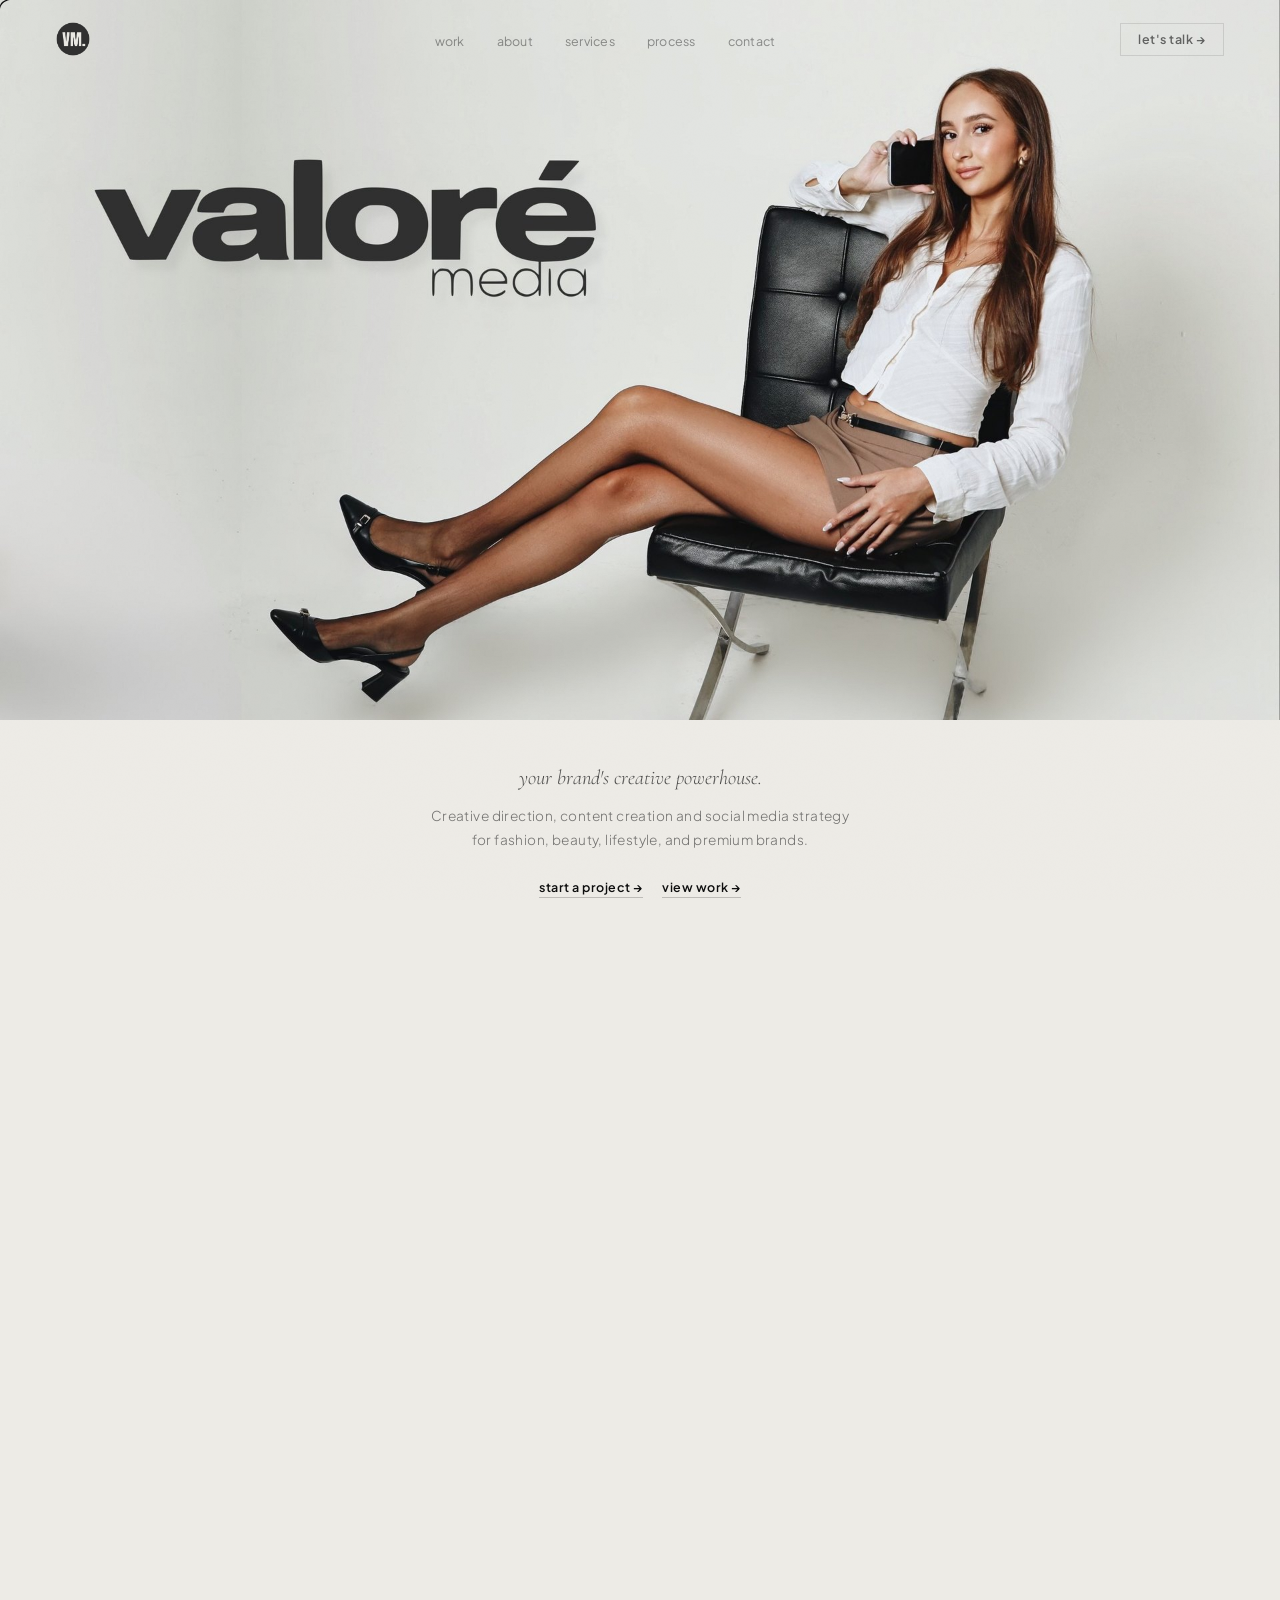
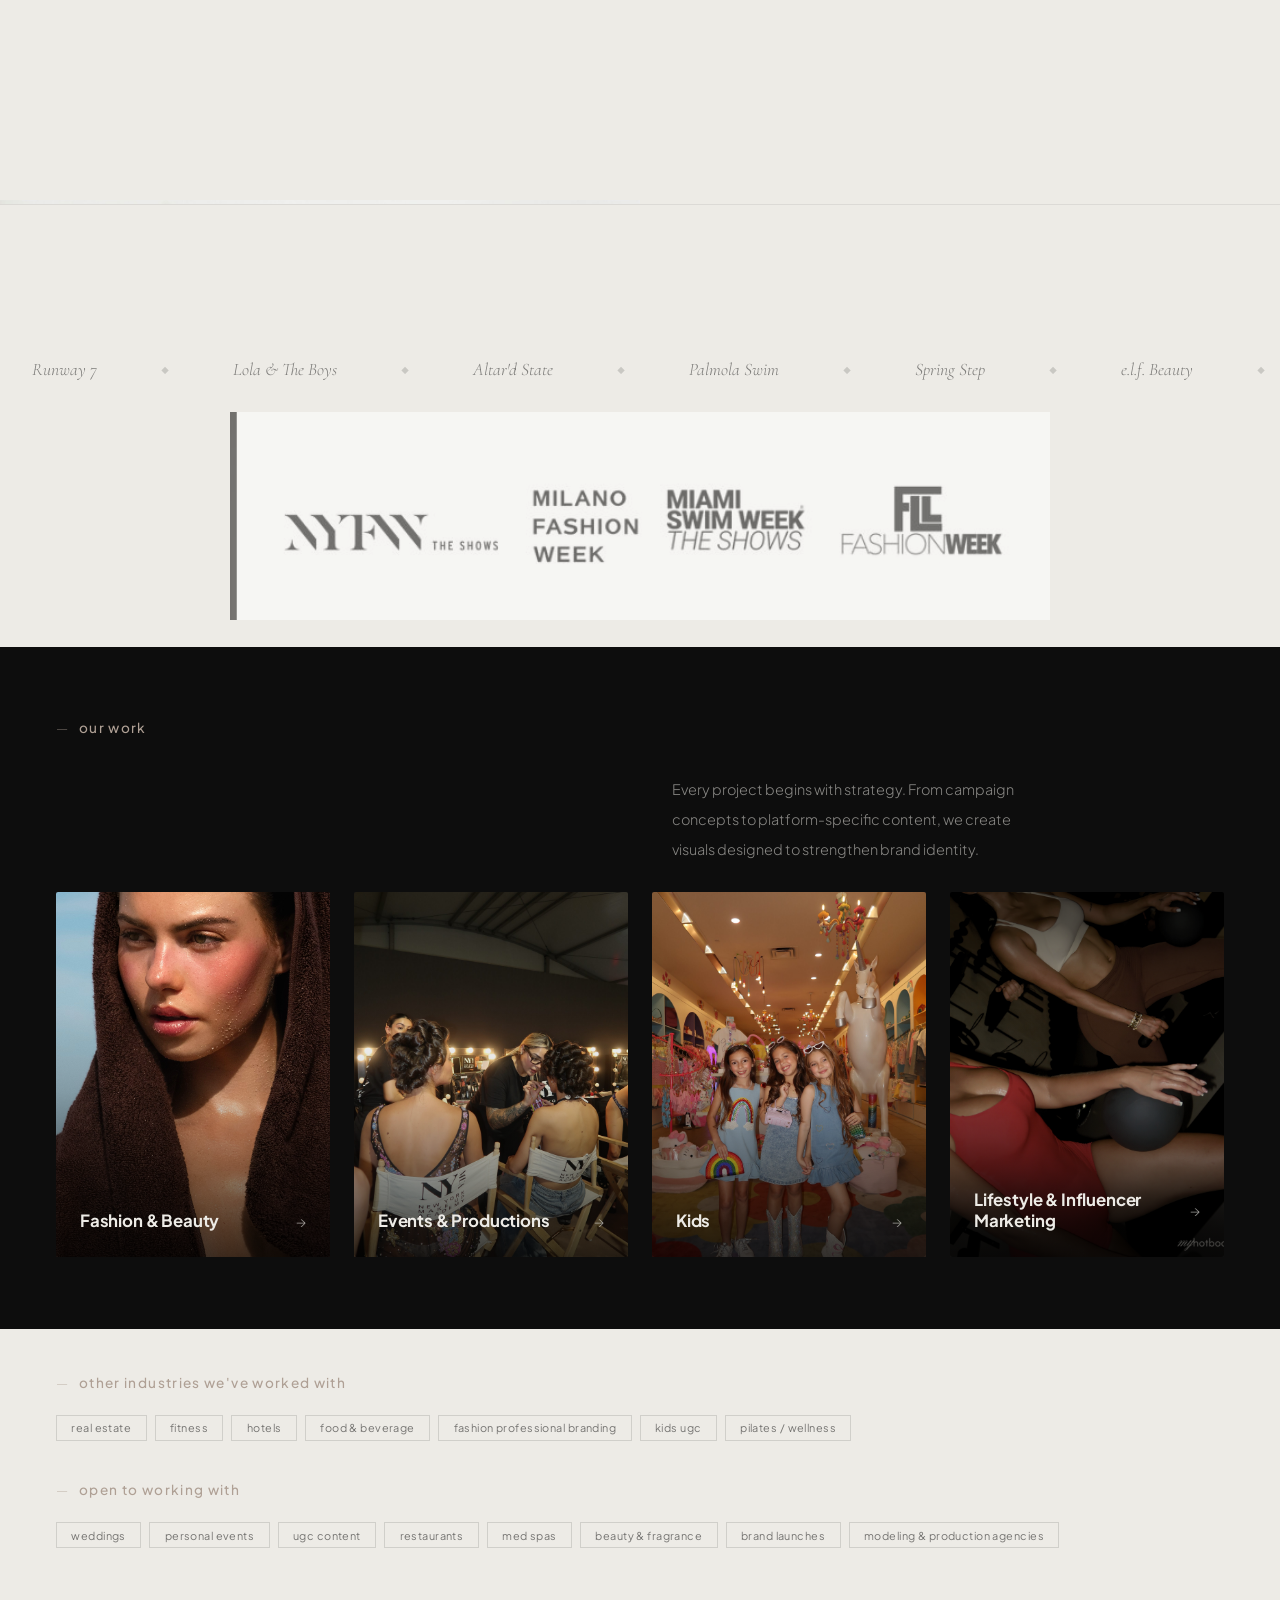
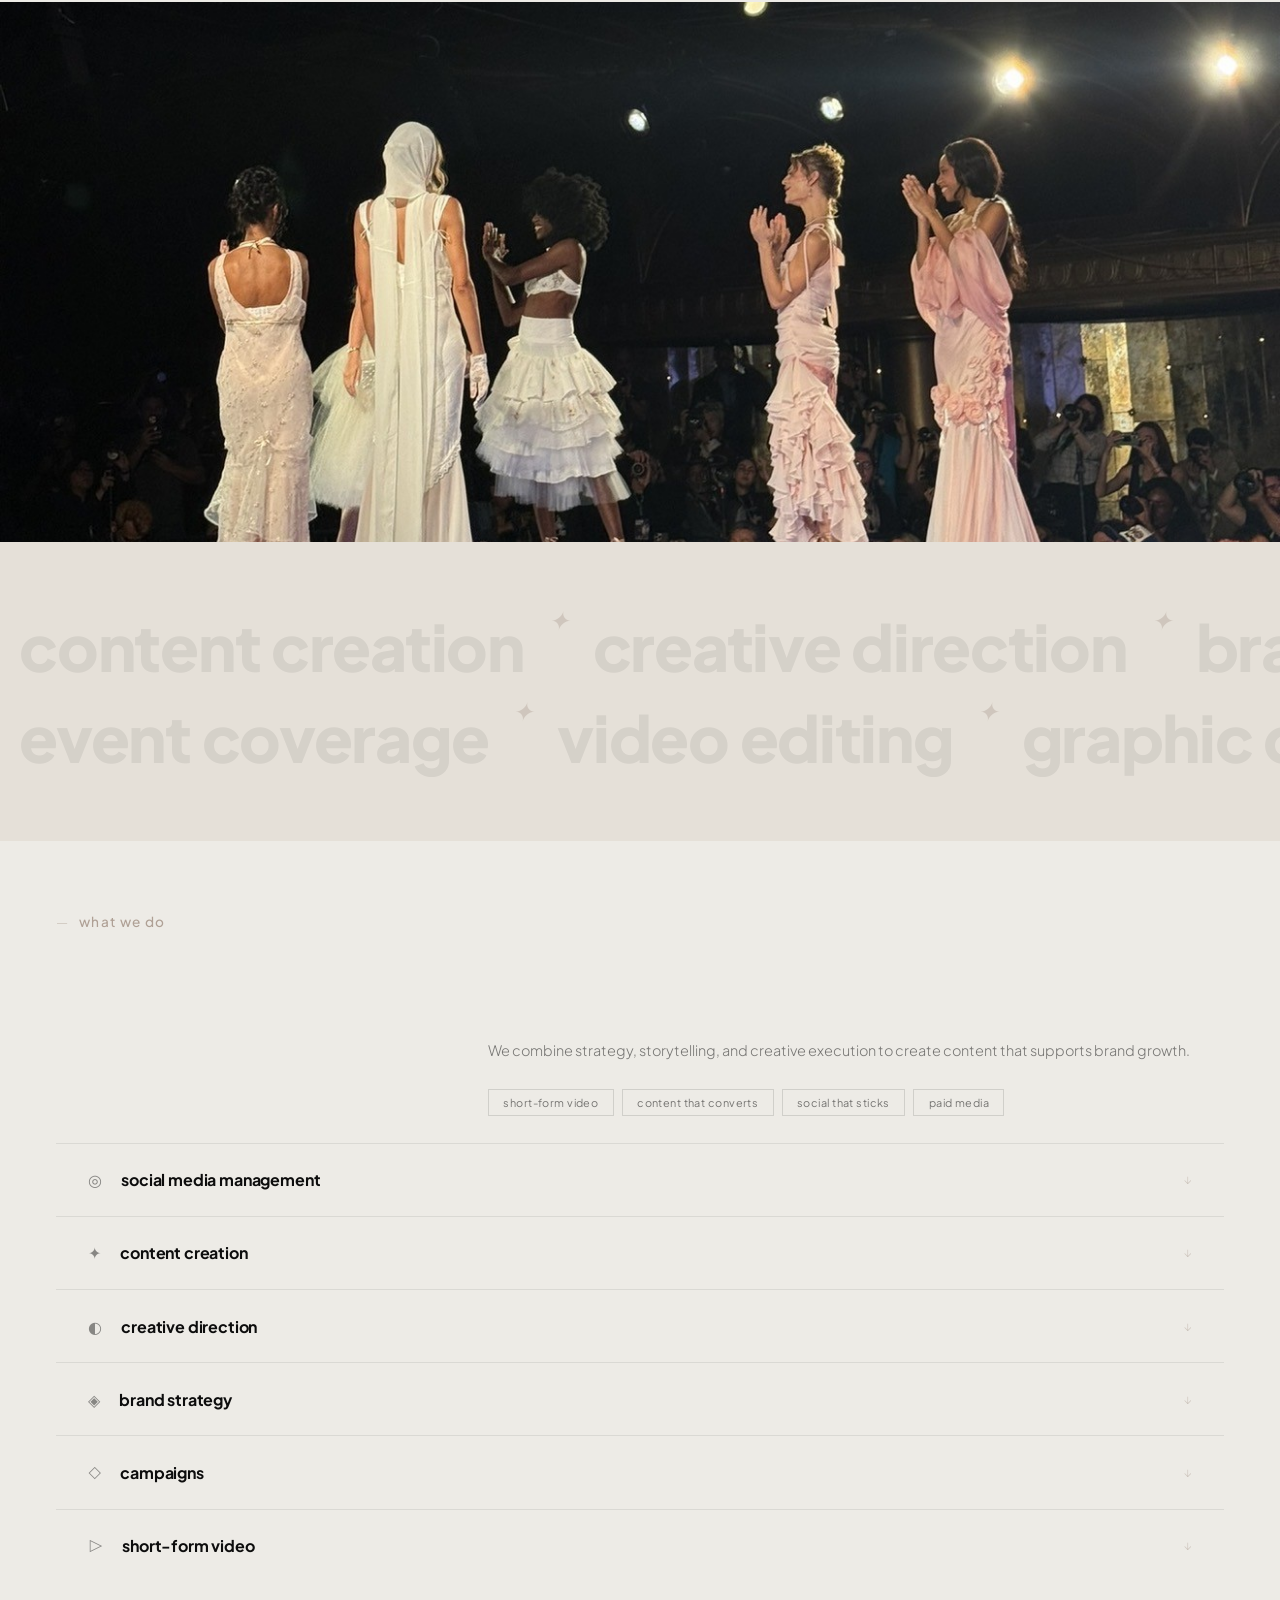
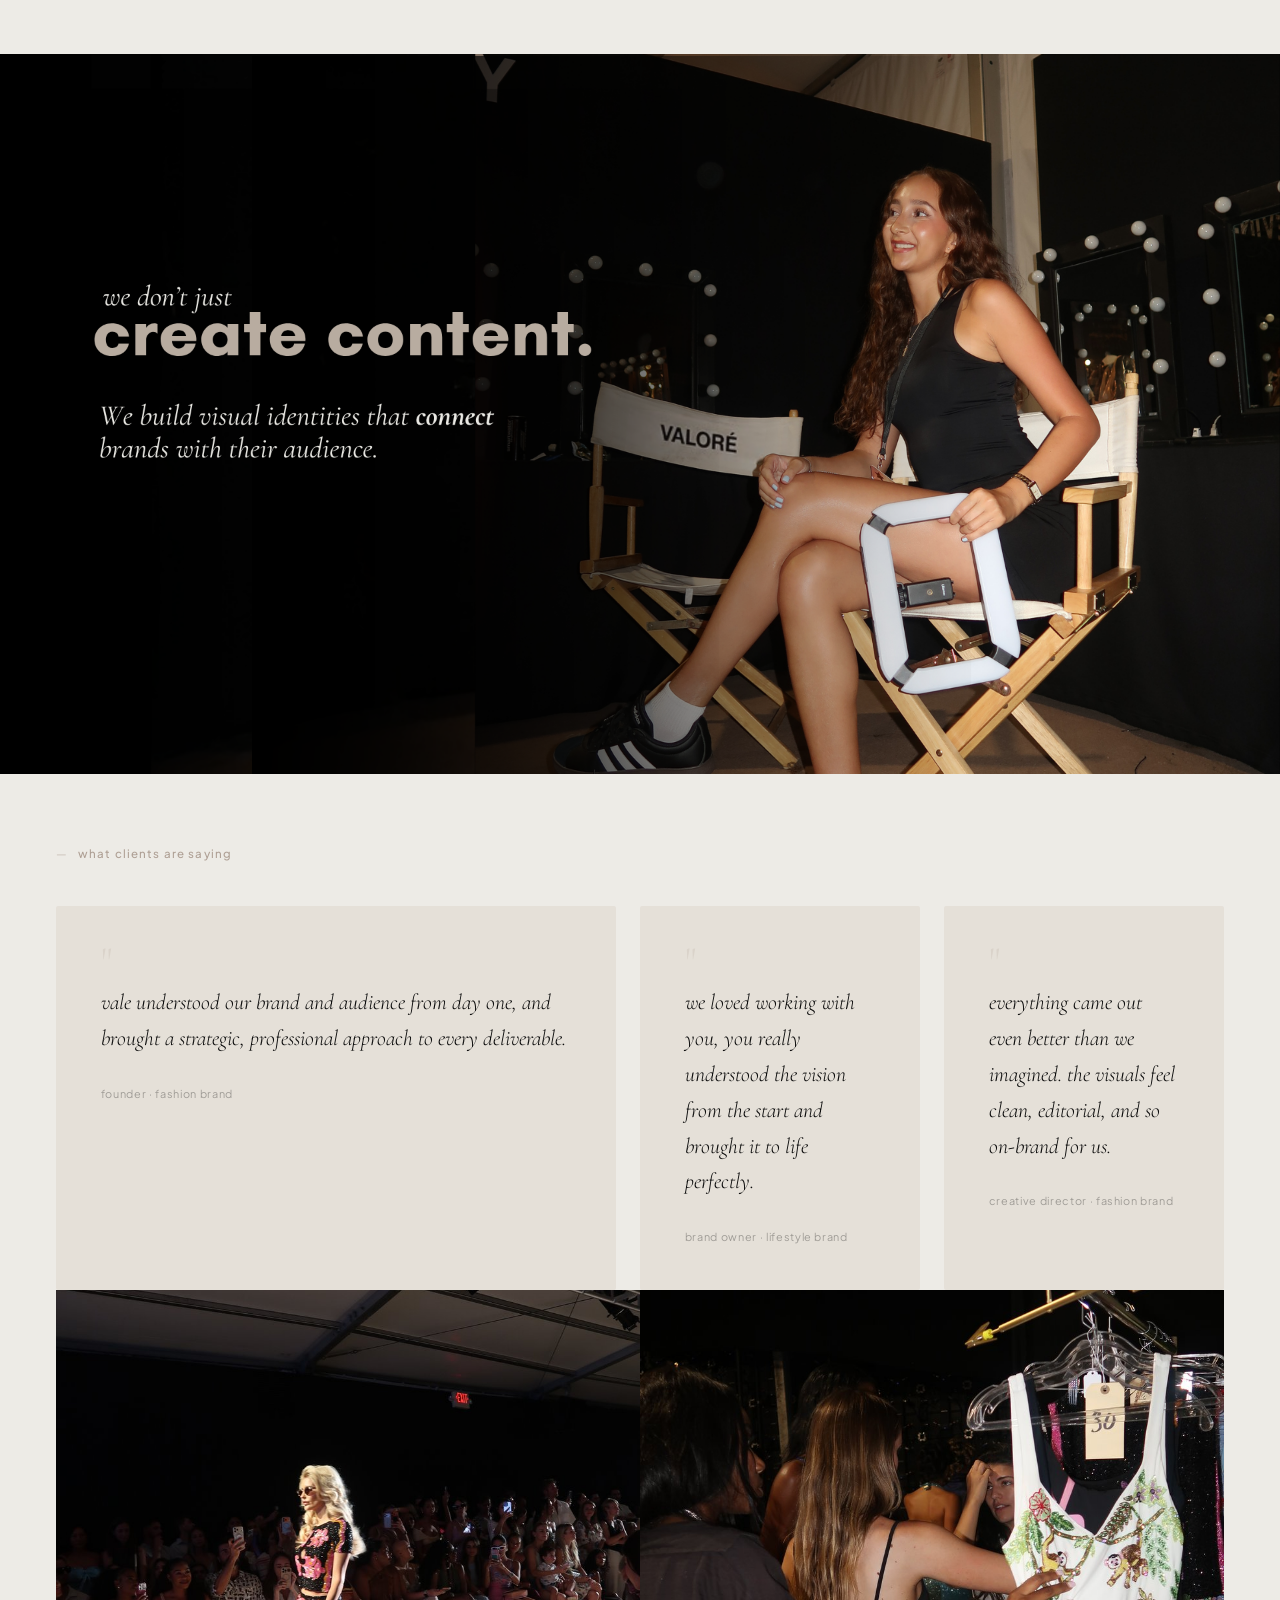
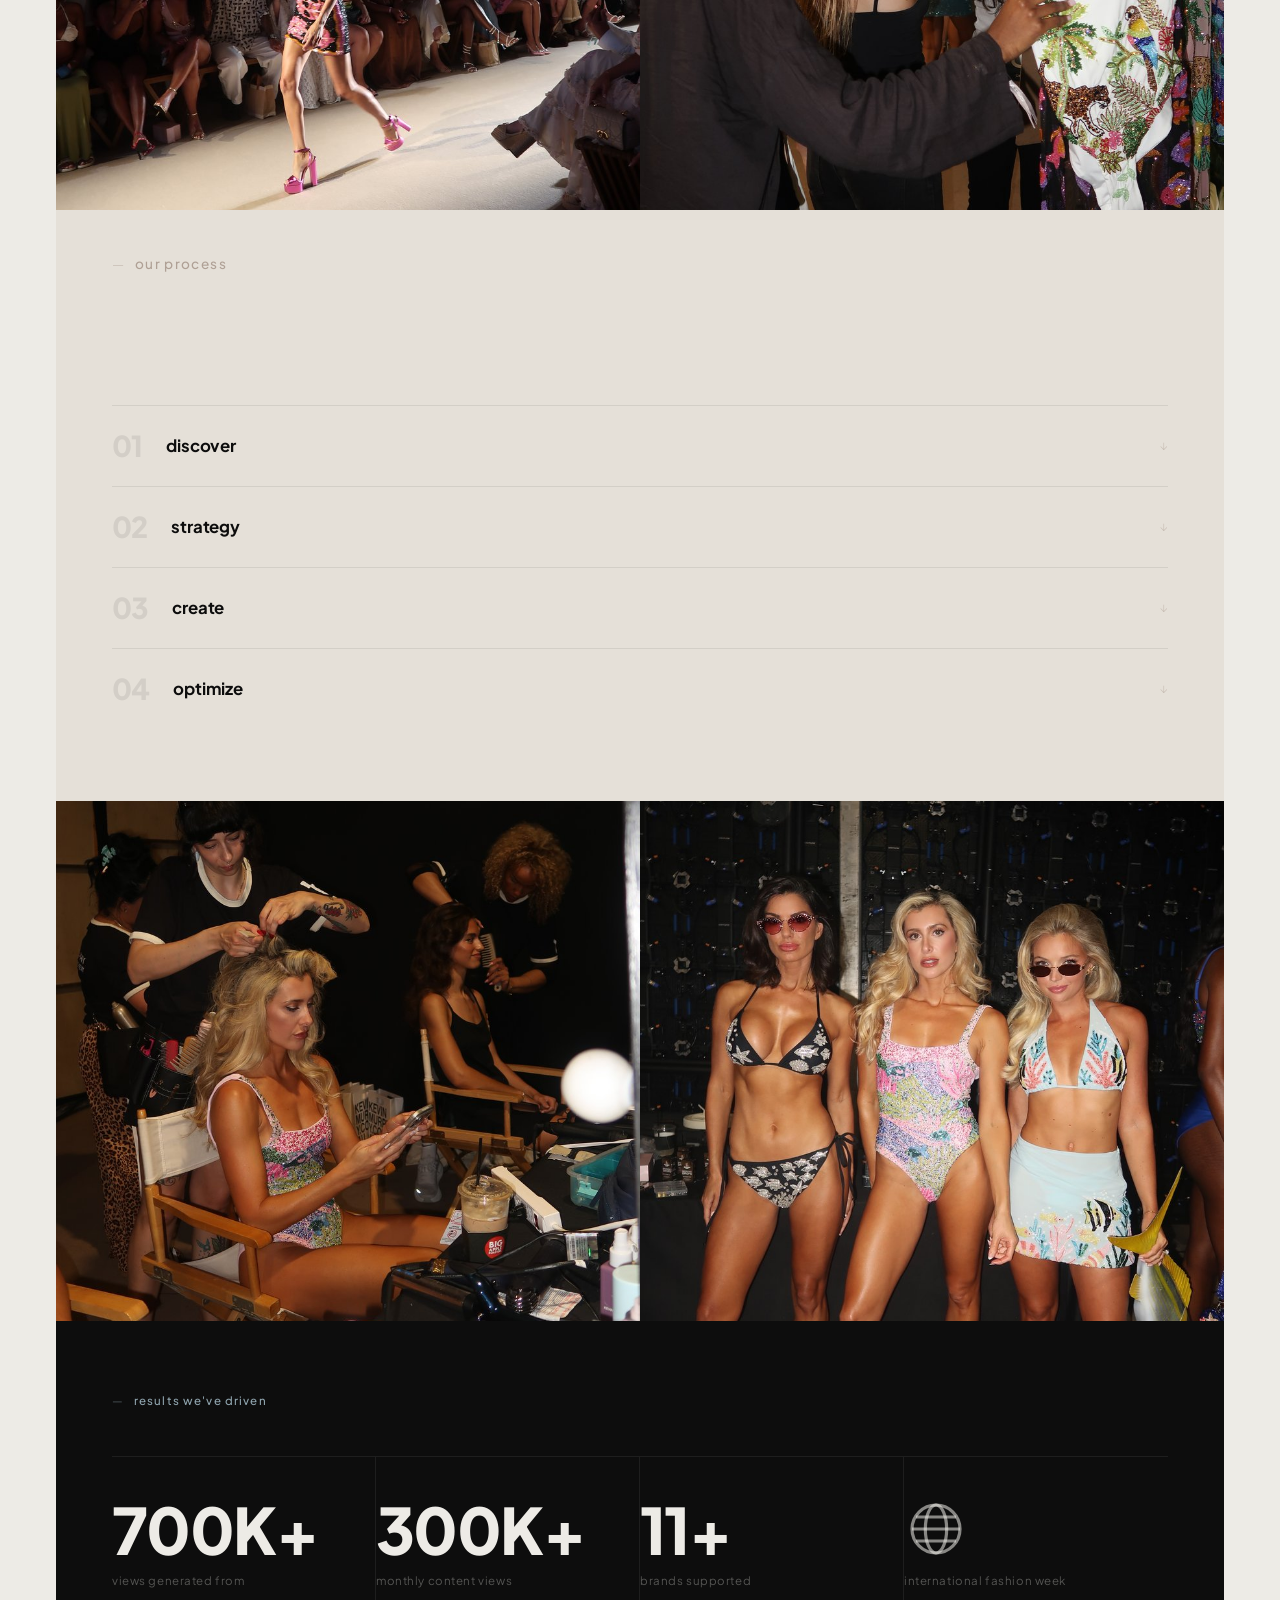
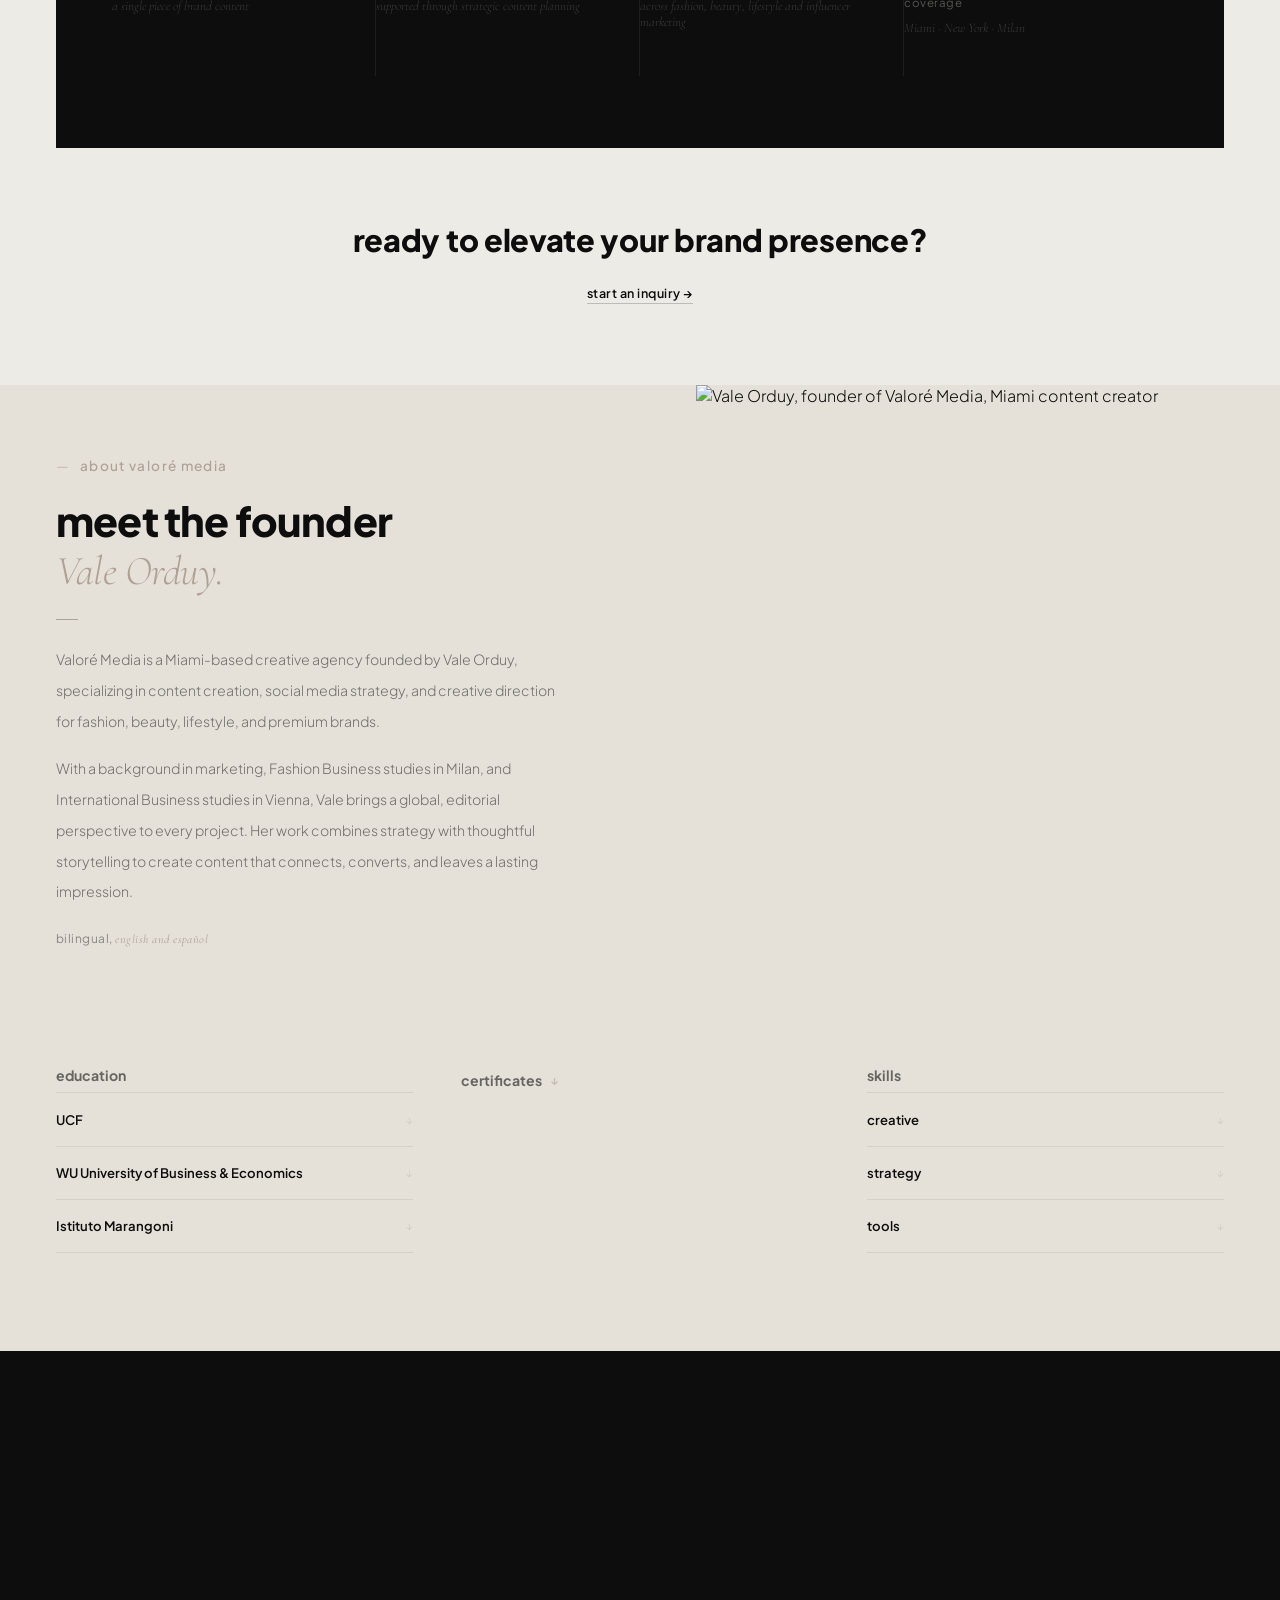
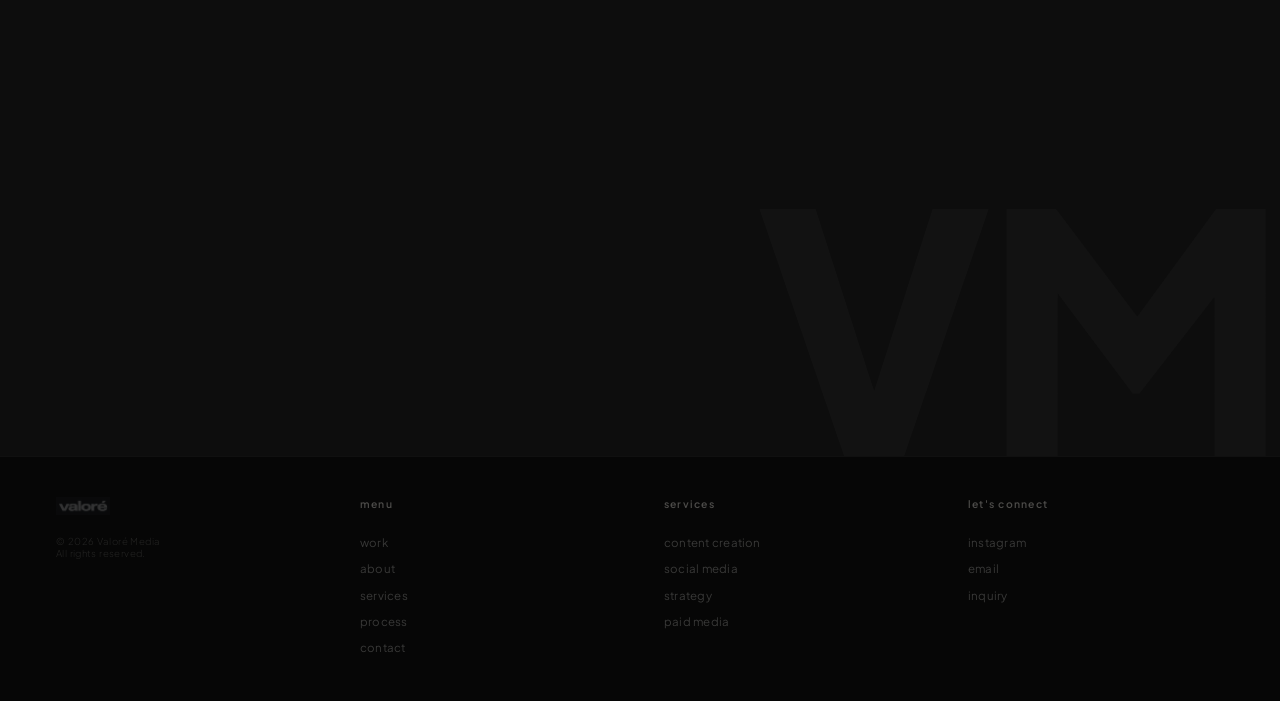
==== commit 8cc410ab: "cursor" ====
--- a/index.html
+++ b/index.html
@@ -523,6 +523,7 @@
   <div><p class="ft-col-title">let's connect</p><ul class="ft-col-links"><li><a href="https://instagram.com/valeorduy" target="_blank">instagram</a></li><li><a href="mailto:valoremediaco@gmail.com">email</a></li><li><a href="#ct-a">inquiry</a></li></ul></div>
 </footer>
 
+<script src="js/cursor.js"></script>
 <script src="js/main.js"></script>
 </body>
 </html>
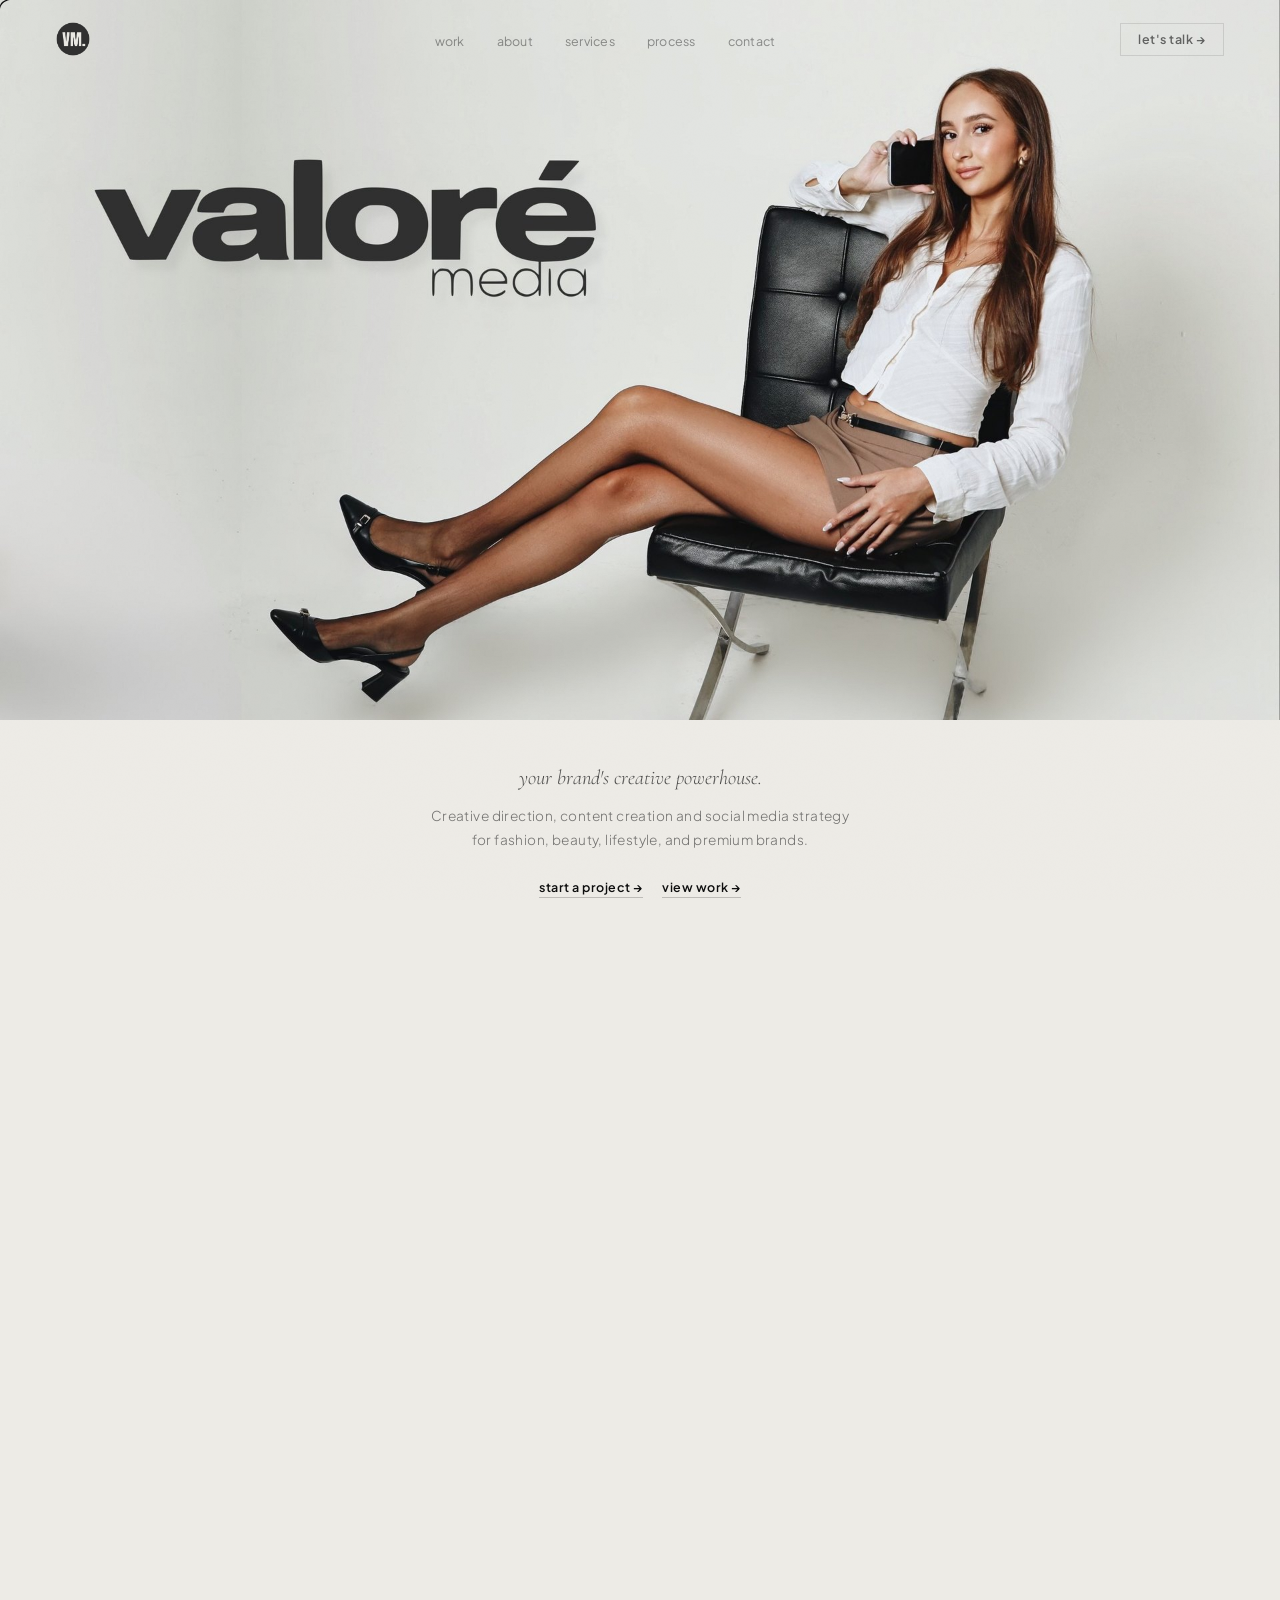
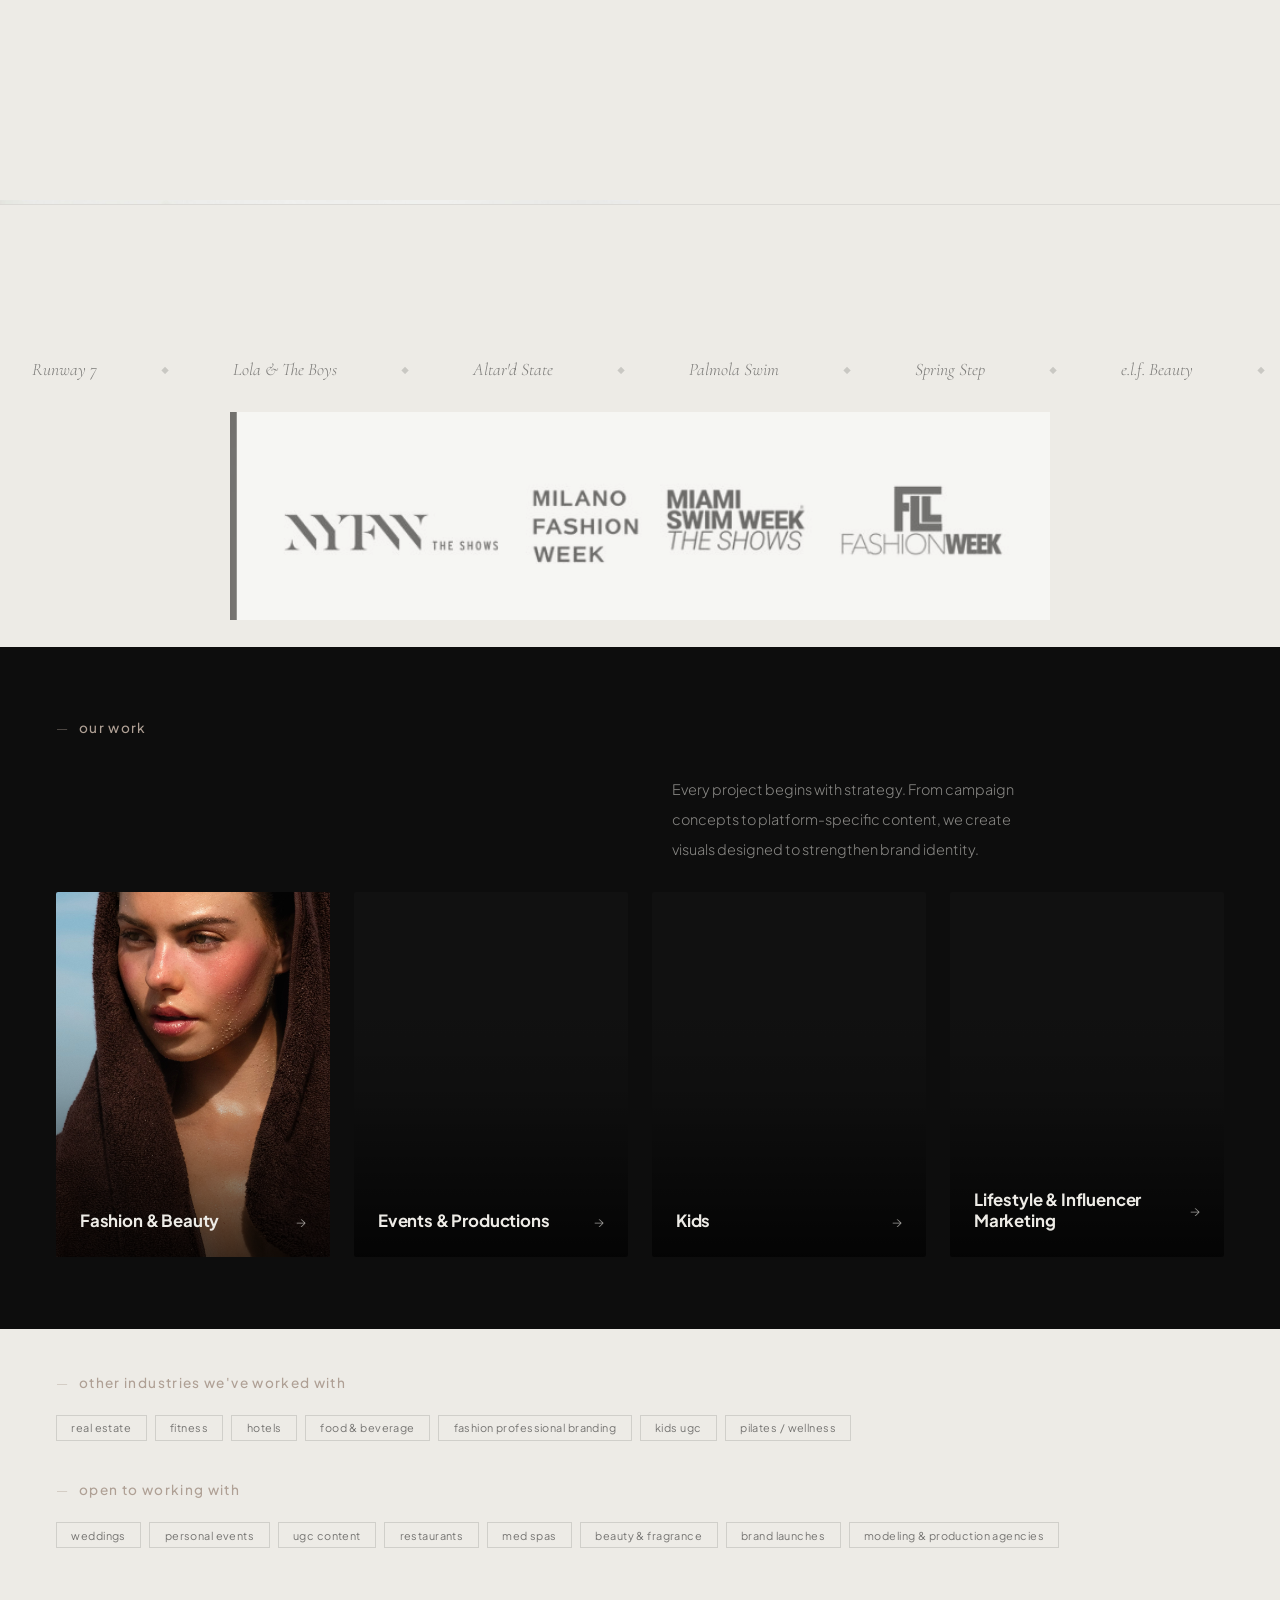
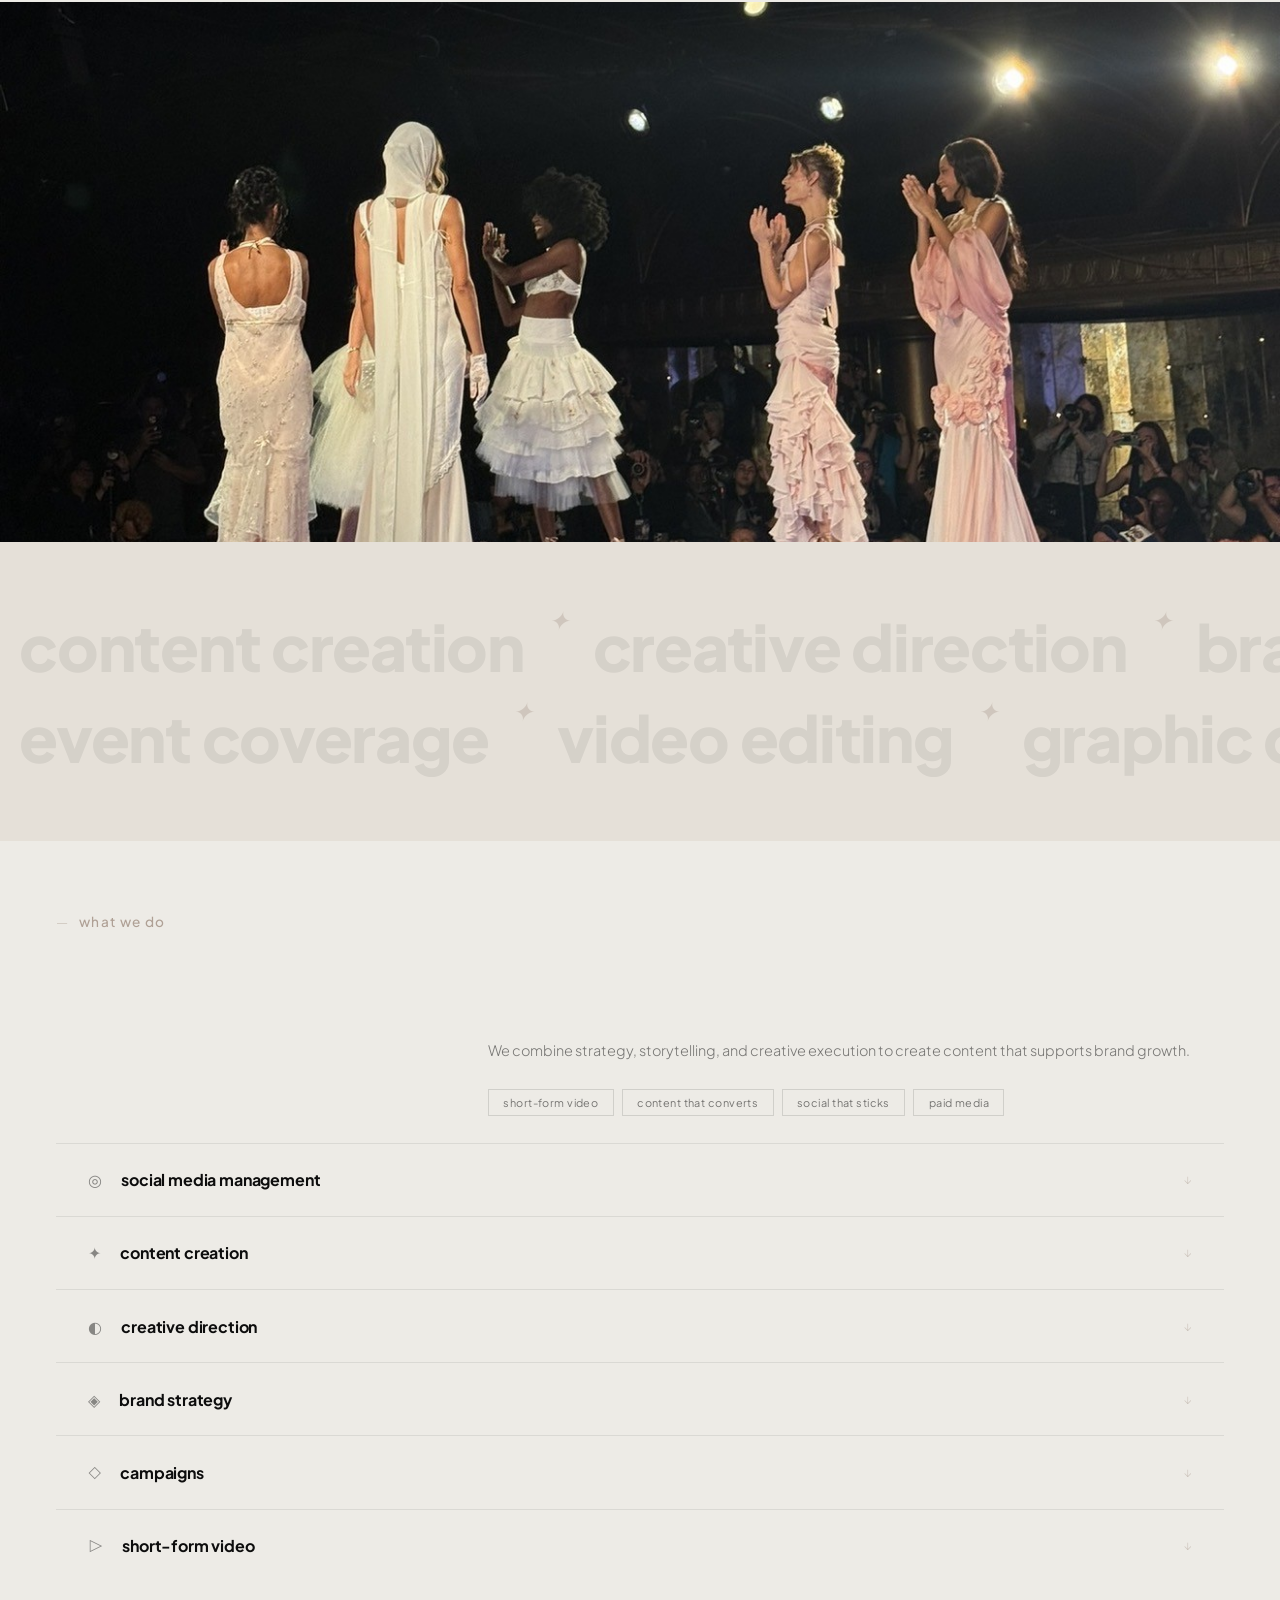
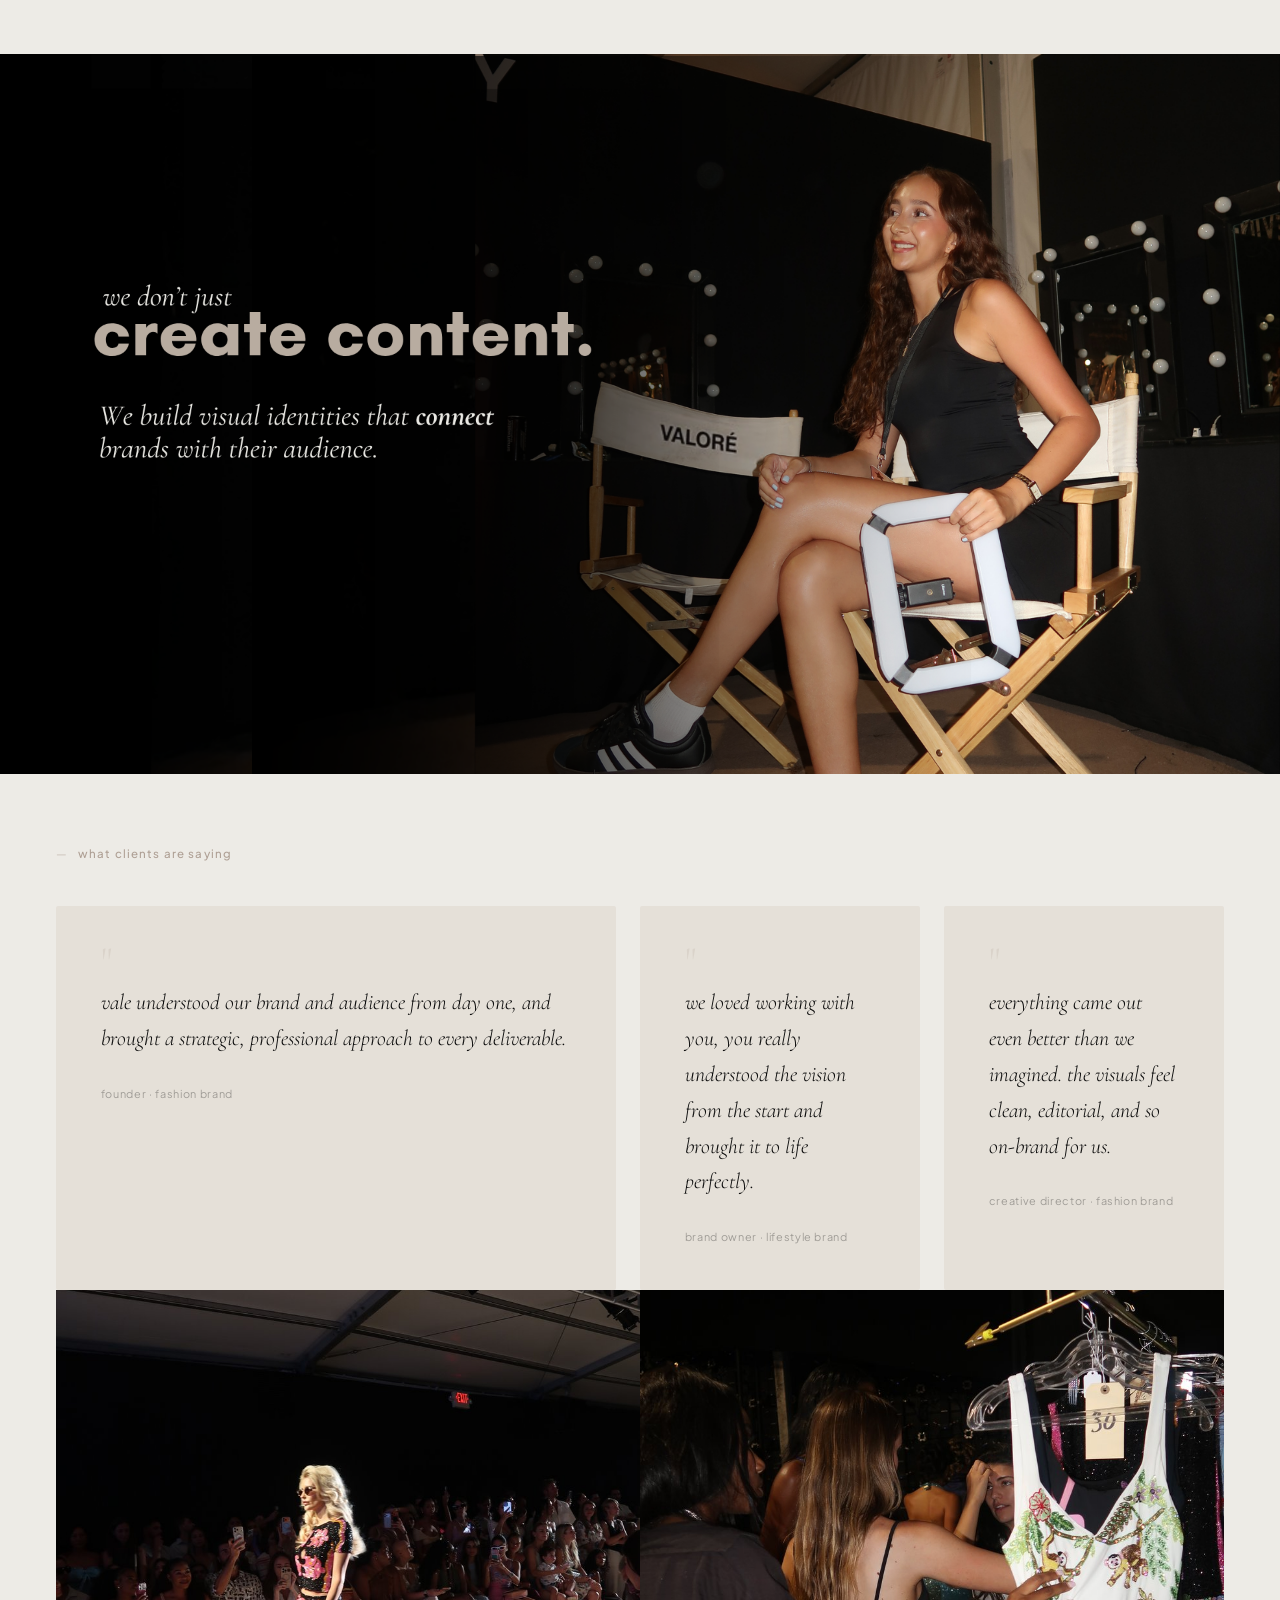
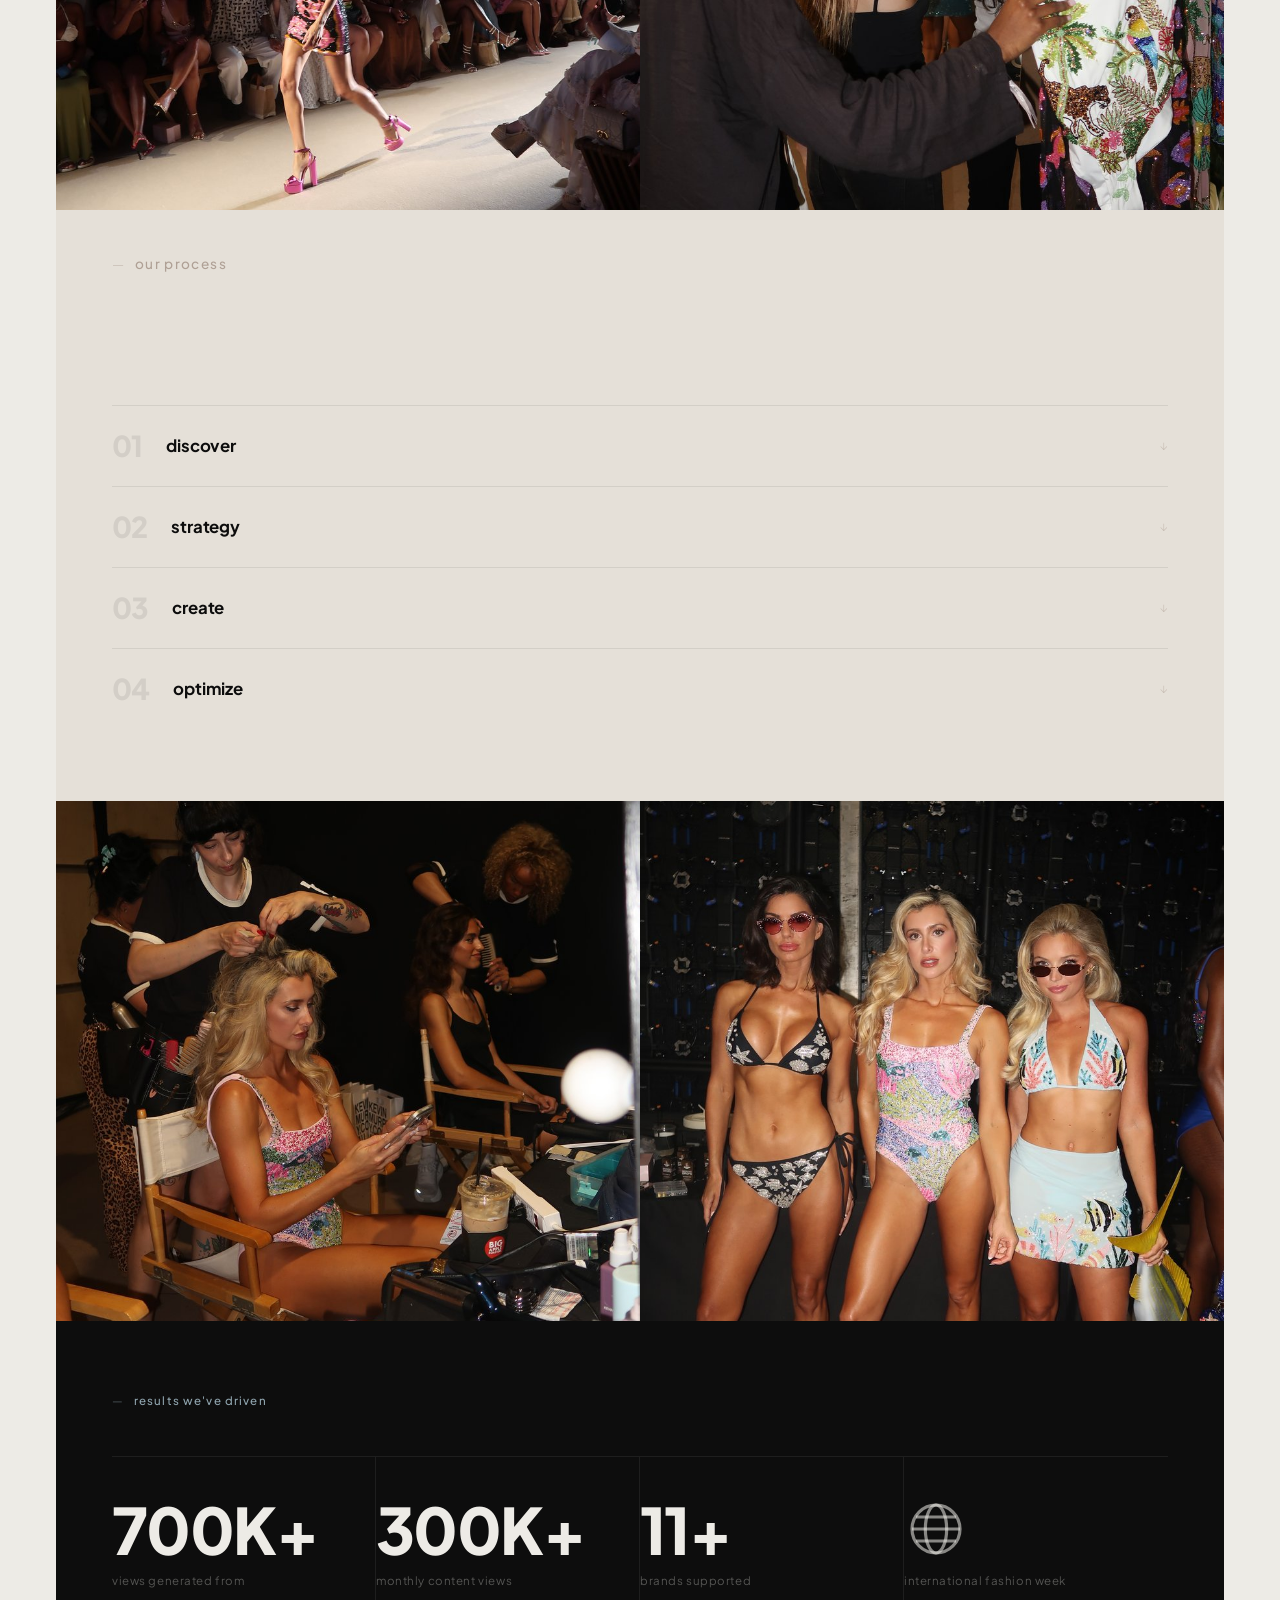
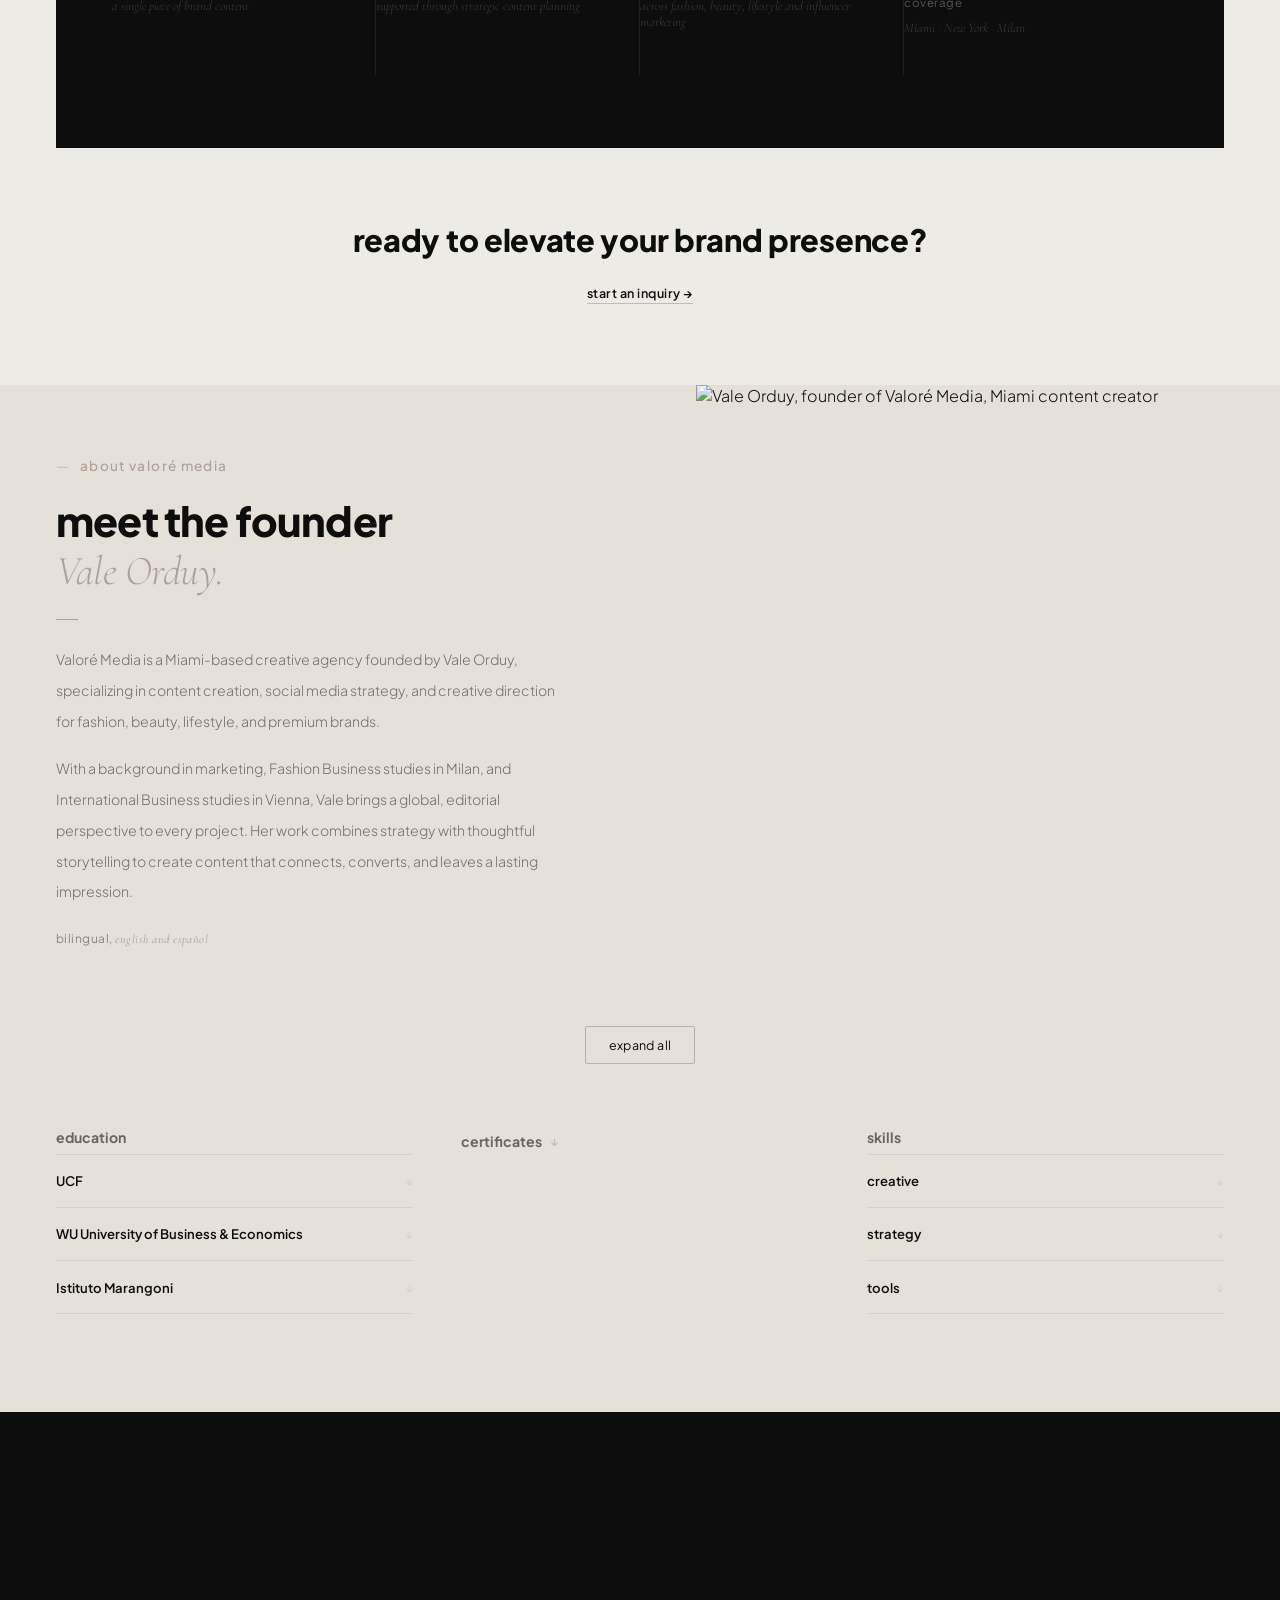
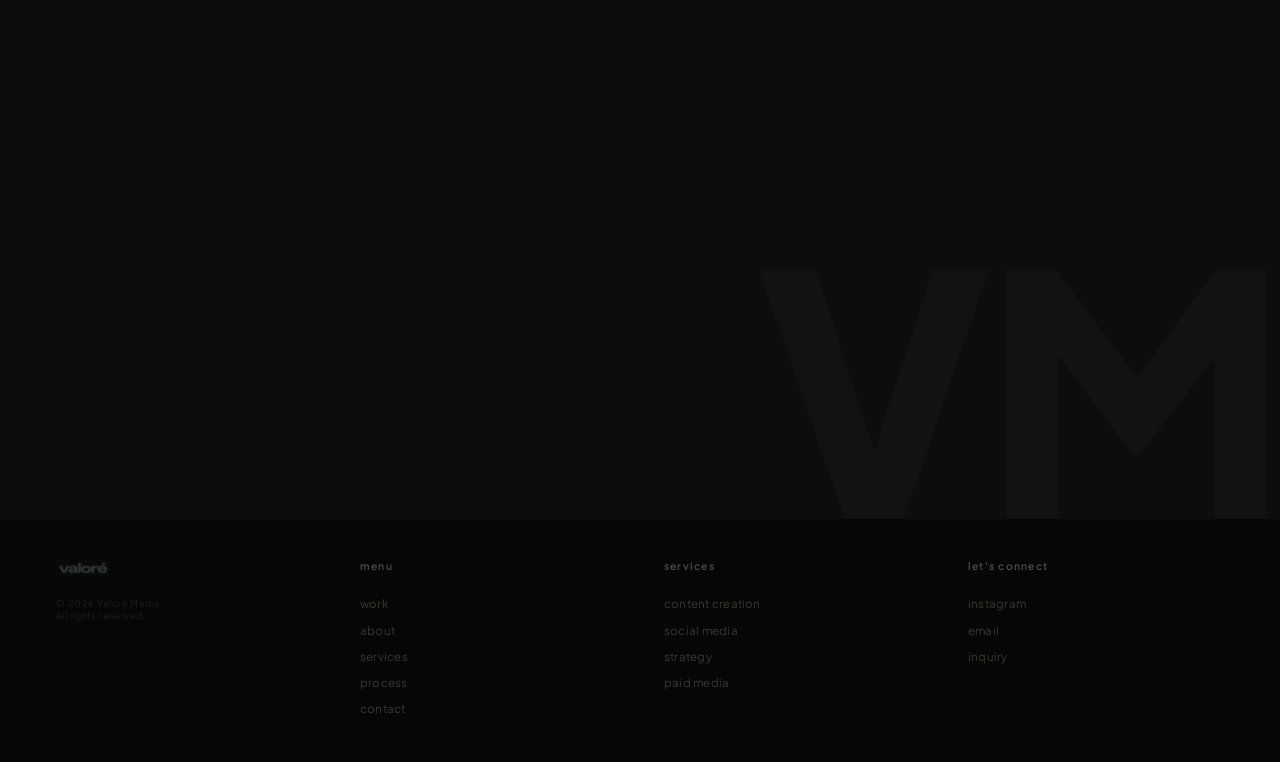
==== commit 0ed25016: "." ====
--- a/index.html
+++ b/index.html
@@ -443,7 +443,10 @@
       <div class="about-photo about-photo-r"><img loading="lazy" decoding="async" src="images/image-23-about.jpg" alt="Vale Orduy, founder of Valoré Media, Miami content creator"></div>
     </div>
   </div>
-  <div class="cred-grid cred-grid-full">
+  <div style="text-align:center;margin-top:5rem;">
+    <button type="button" class="cred-expand-all" id="credExpandAll">expand all</button>
+  </div>
+  <div class="cred-grid cred-grid-full" style="margin-top:1.5rem;">
     <div class="cred-col">
       <!-- EDUCATION -->
       <div class="acc-section edu">
--- a/css/styles.css
+++ b/css/styles.css
@@ -730,6 +730,9 @@
 /* ── ABOUT ACCORDIONS ── */
 .acc-section { margin-top:2.5rem; }
 .acc-title { font-family:var(--P);font-weight:700;font-size:.88rem;margin-bottom:.5rem;text-transform:lowercase;color:rgba(0,0,0,.55); }
+.cred-expand-all{font-family:var(--P);font-size:.78rem;letter-spacing:.03em;color:var(--bk);background:transparent;
+  border:1px solid rgba(0,0,0,.2);border-radius:2px;padding:.6rem 1.4rem;cursor:pointer;transition:background .2s,opacity .2s;}
+.cred-expand-all:hover{background:rgba(0,0,0,.04);}
 .acc-item {
   border-bottom:1px solid rgba(0,0,0,.07);
   overflow:hidden;
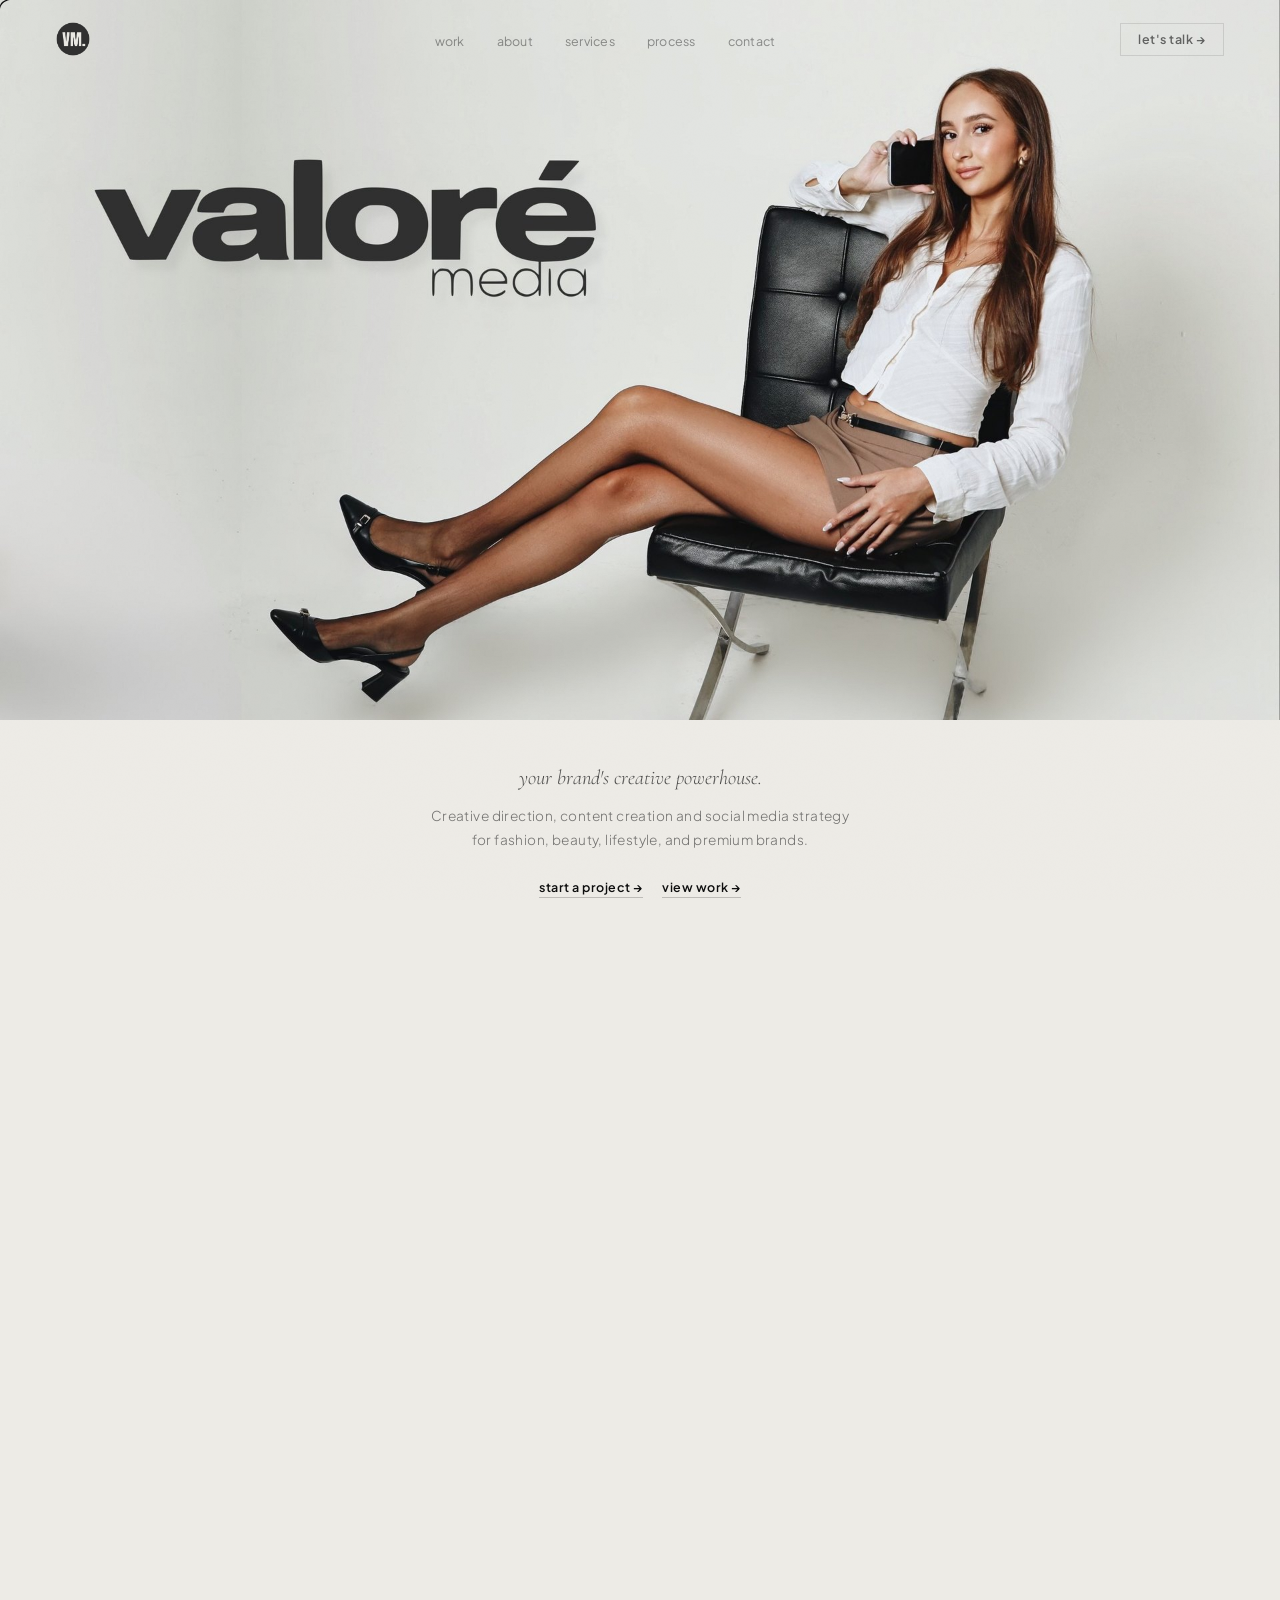
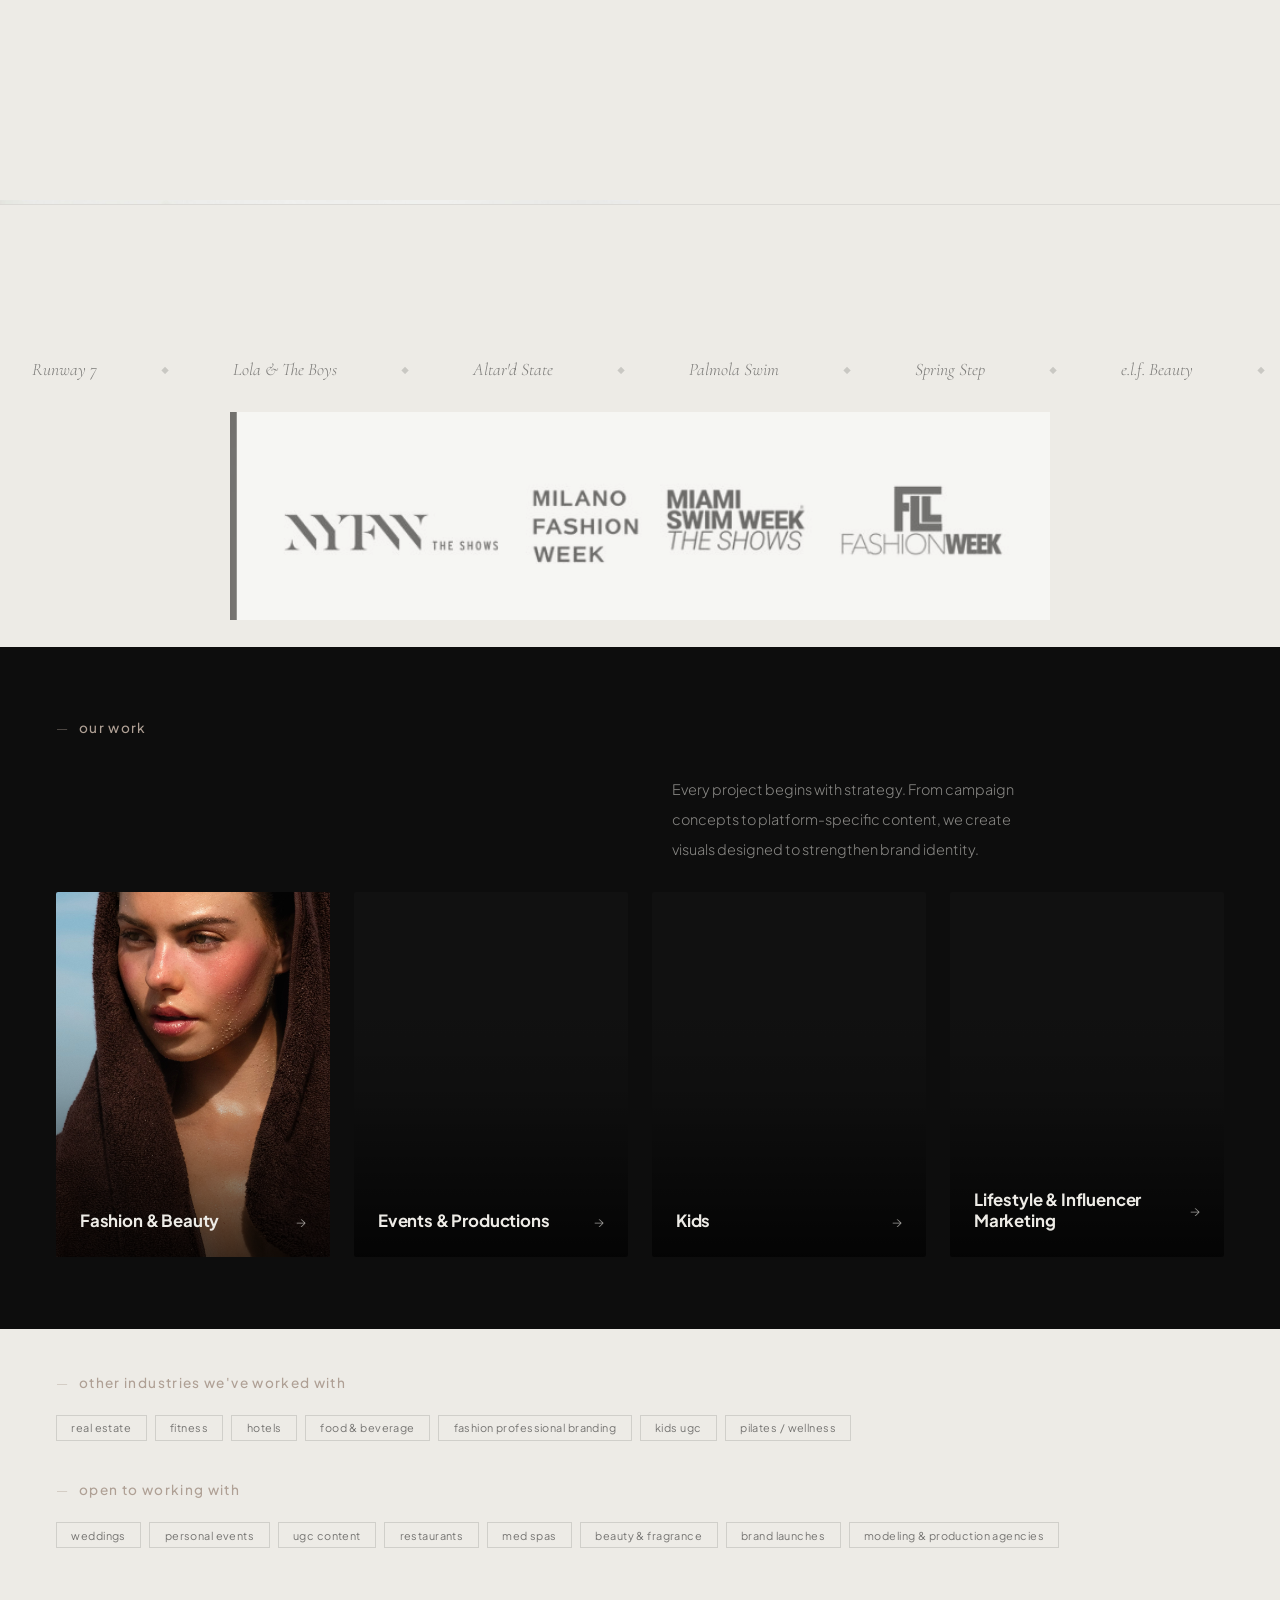
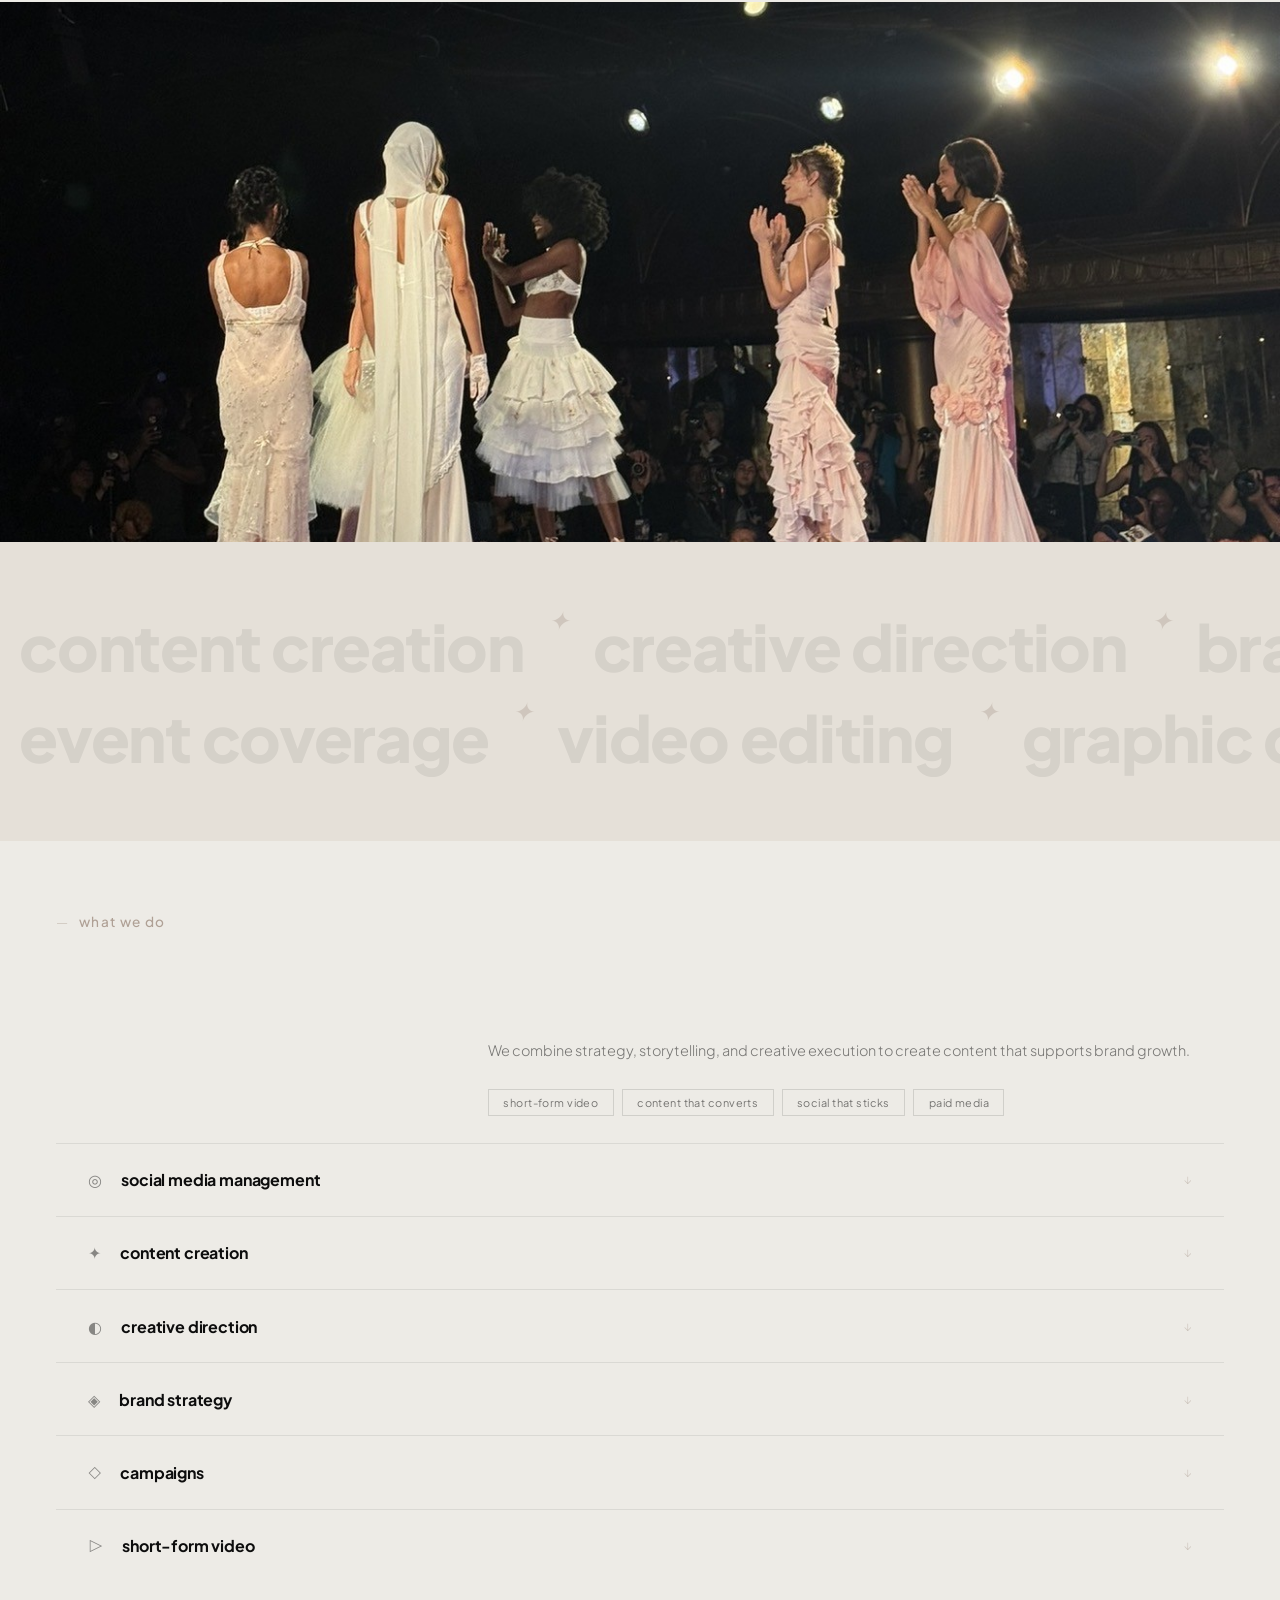
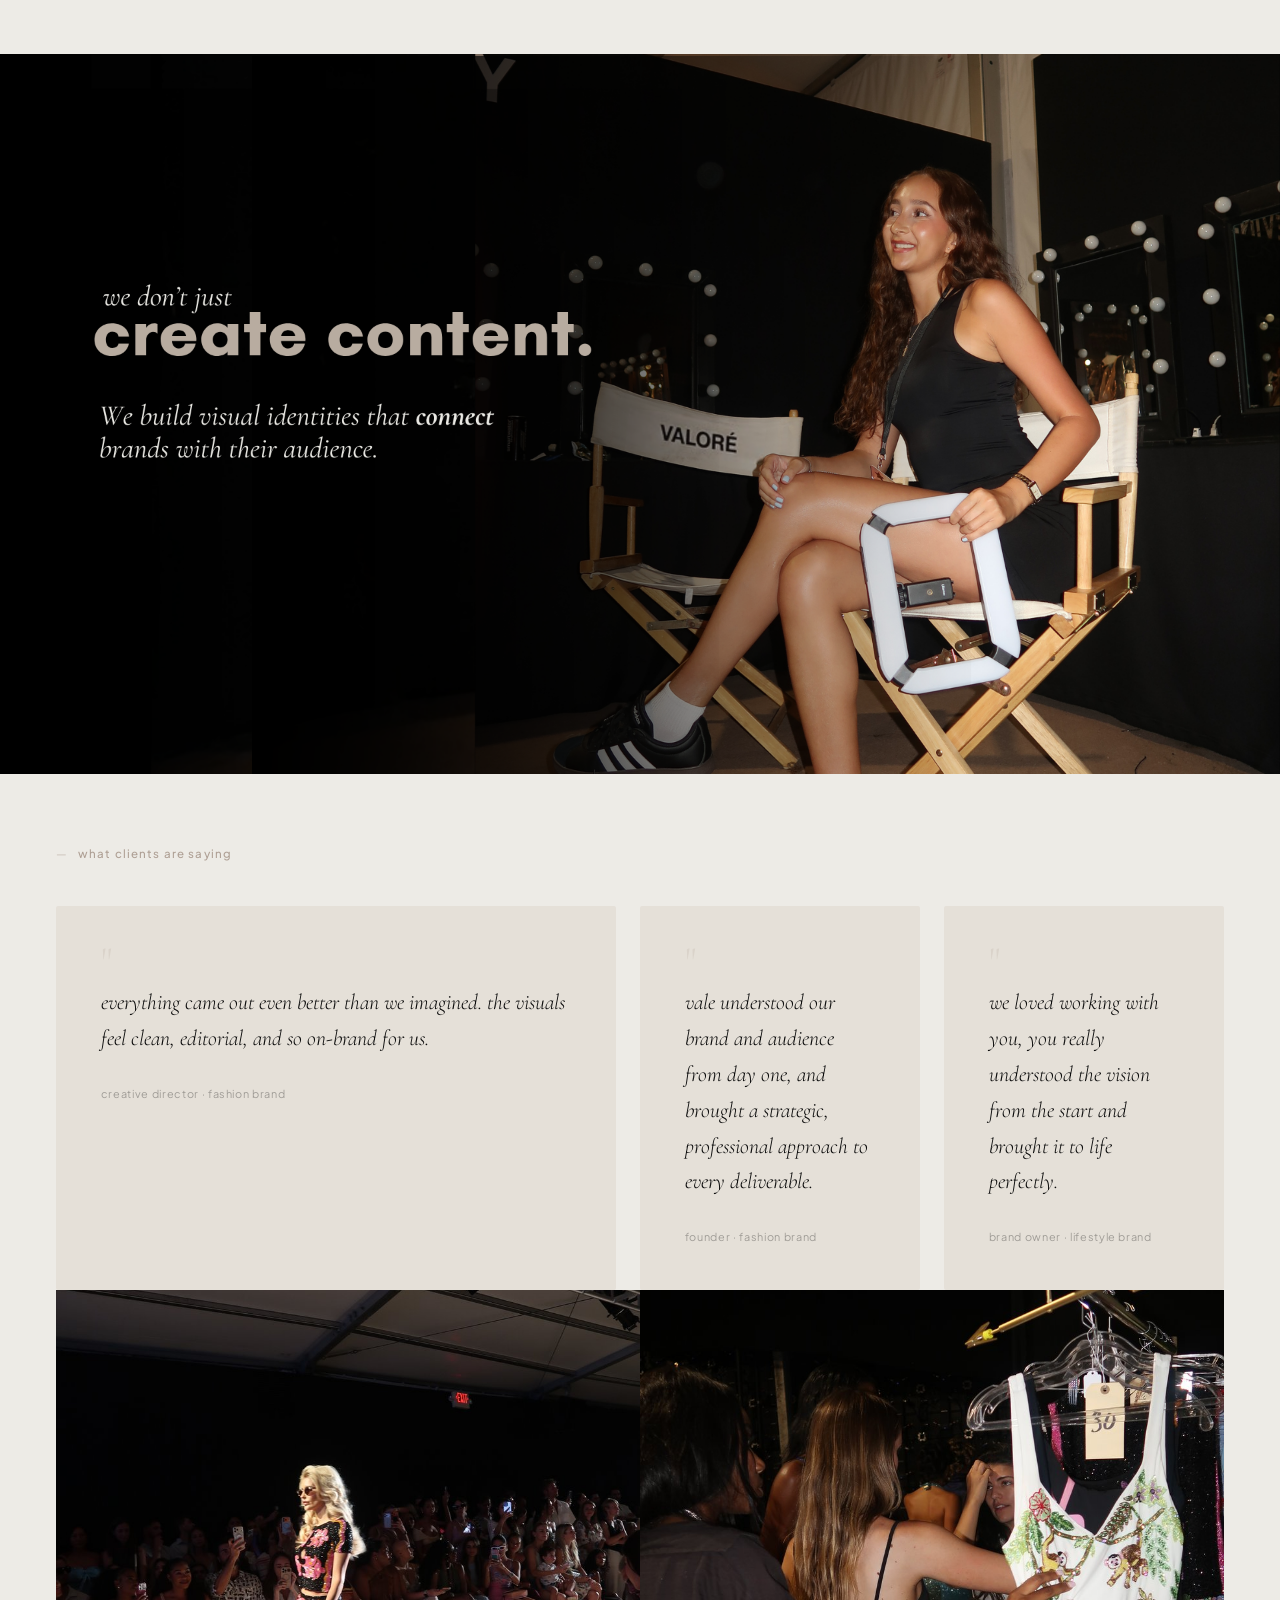
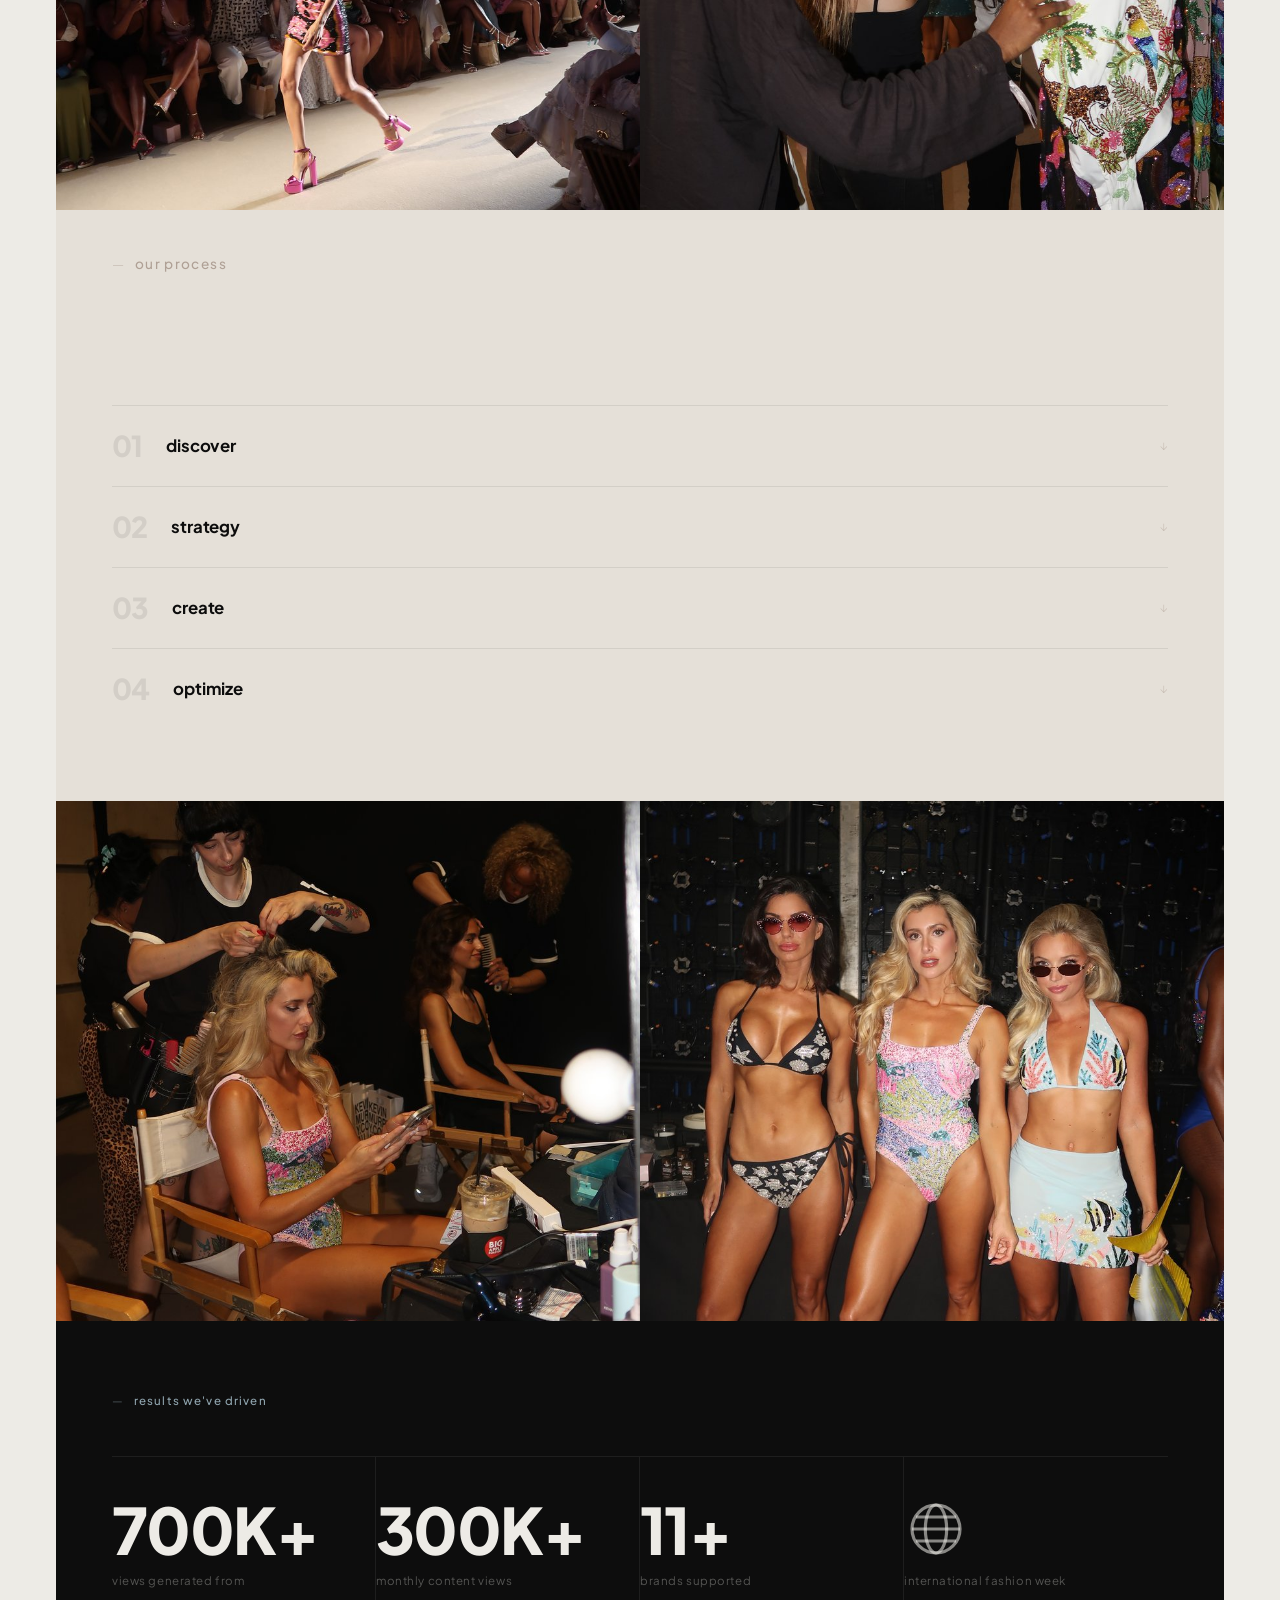
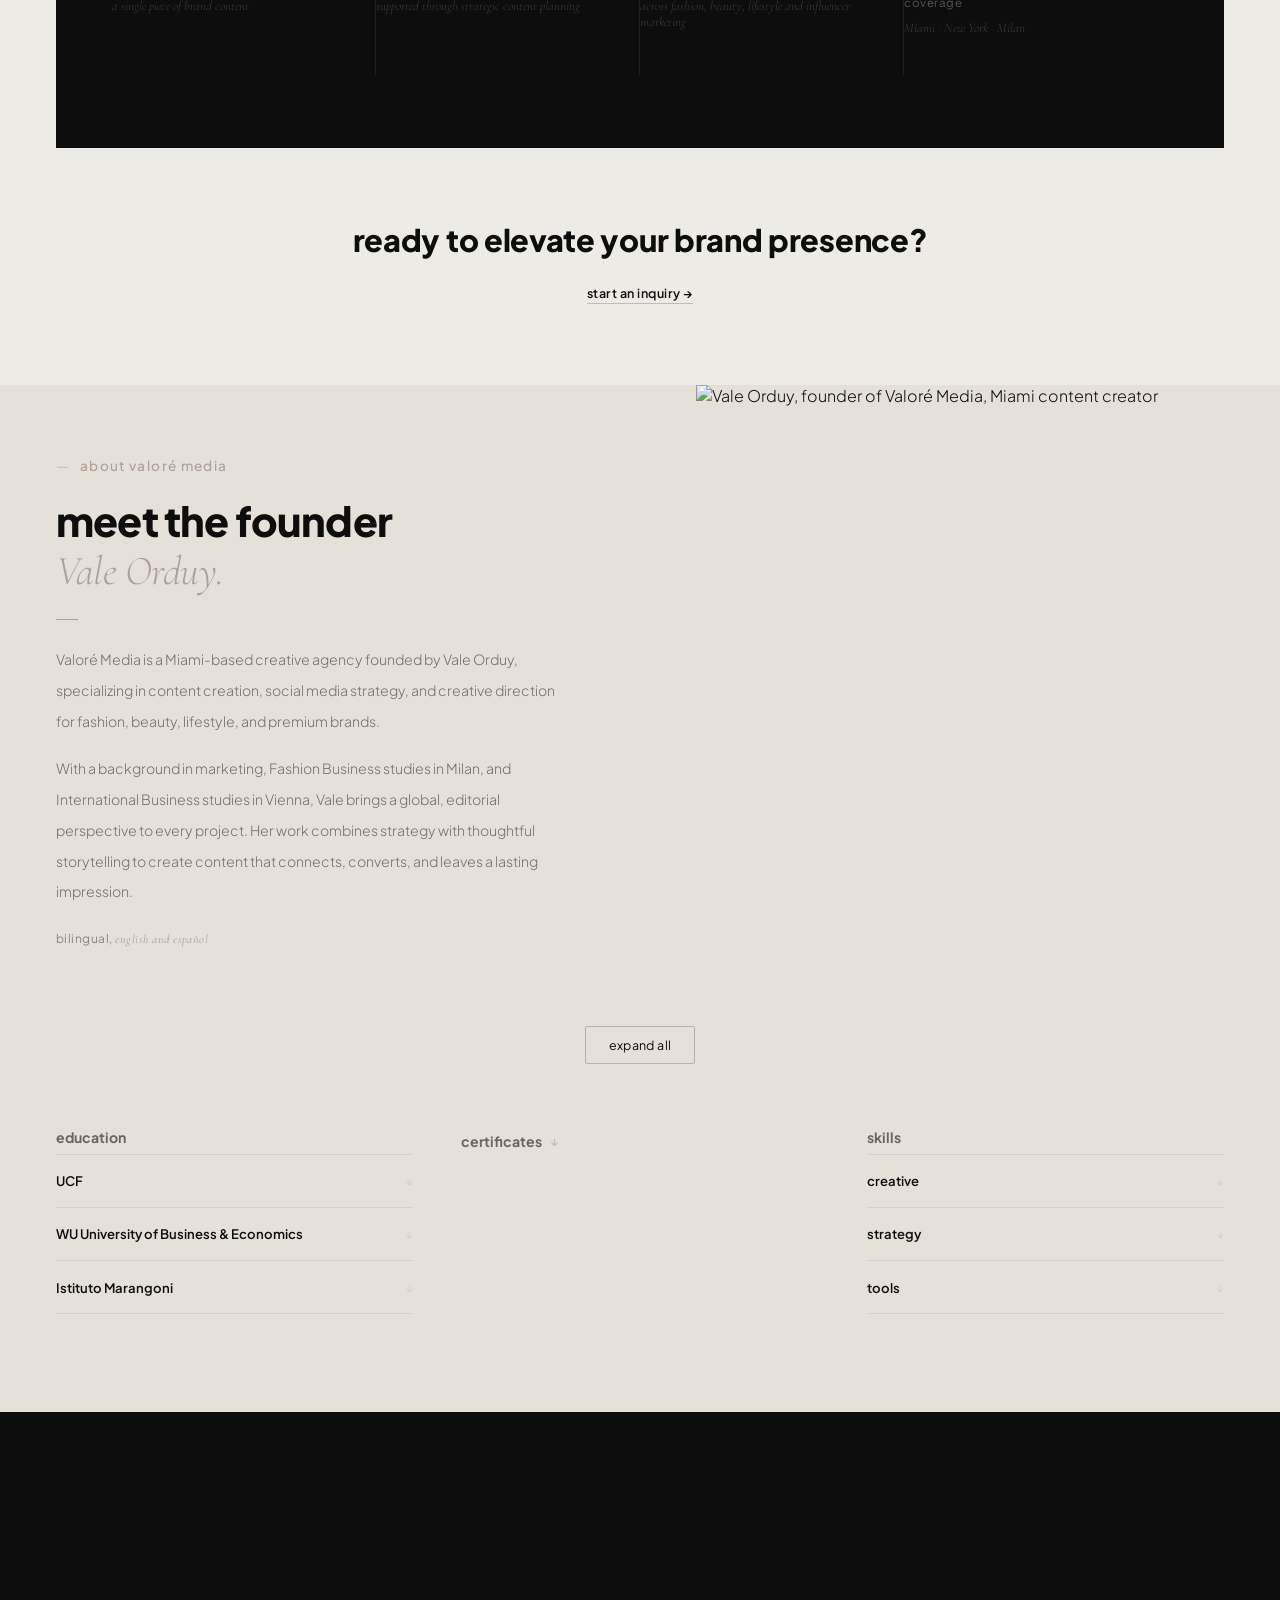
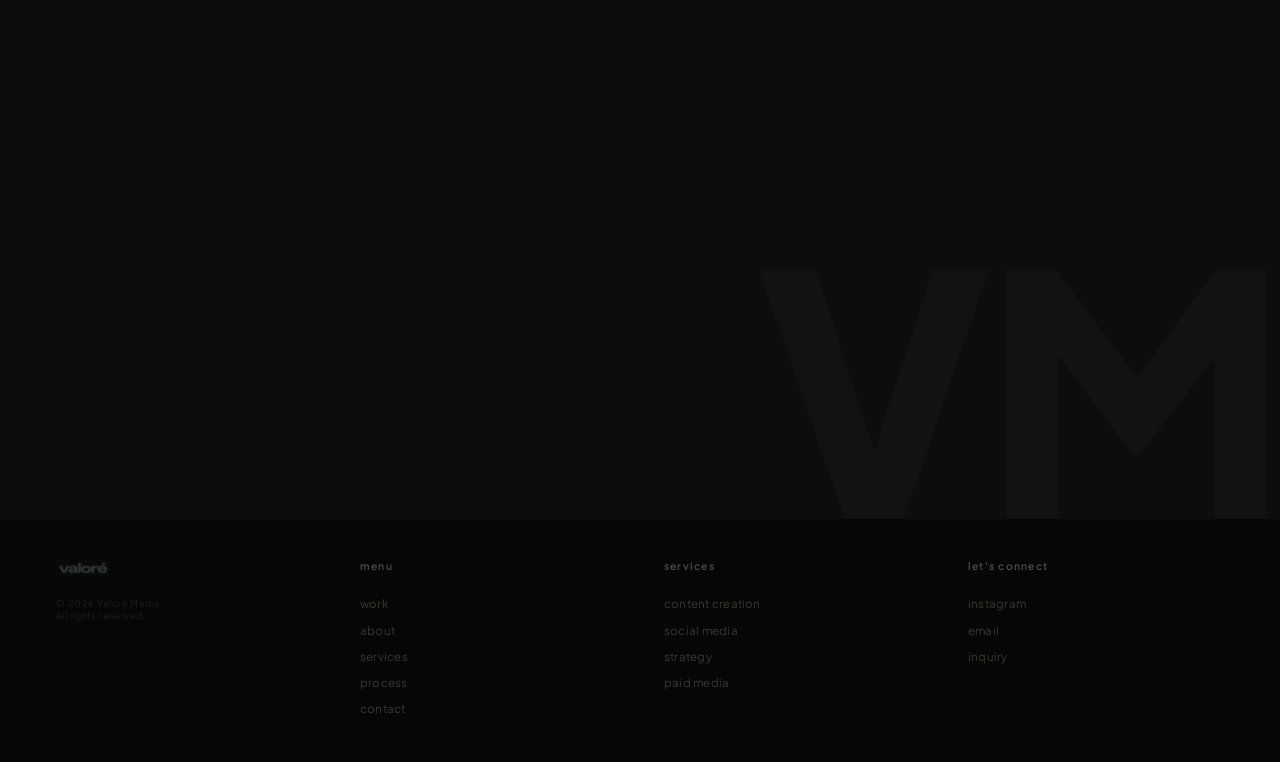
==== commit 8badd203: "." ====
--- a/index.html
+++ b/index.html
@@ -377,9 +377,9 @@
 <div class="testi">
   <p class="tey rf">what clients are saying</p>
   <div class="tgrid">
-    <div class="tc rf"><span class="tmark">"</span><p class="tq">vale understood our brand and audience from day one, and brought a strategic, professional approach to every deliverable.</p><span class="tat">Founder · Fashion Brand</span></div>
-    <div class="tc rf d1"><span class="tmark">"</span><p class="tq">we loved working with you, you really understood the vision from the start and brought it to life perfectly.</p><span class="tat">Brand Owner · Lifestyle Brand</span></div>
-    <div class="tc rf d2"><span class="tmark">"</span><p class="tq">everything came out even better than we imagined. the visuals feel clean, editorial, and so on-brand for us.</p><span class="tat">Creative Director · Fashion Brand</span></div>
+    <div class="tc rf"><span class="tmark">"</span><p class="tq">everything came out even better than we imagined. the visuals feel clean, editorial, and so on-brand for us.</p><span class="tat">Creative Director · Fashion Brand</span></div>
+    <div class="tc rf d1"><span class="tmark">"</span><p class="tq">vale understood our brand and audience from day one, and brought a strategic, professional approach to every deliverable.</p><span class="tat">Founder · Fashion Brand</span></div>
+    <div class="tc rf d2"><span class="tmark">"</span><p class="tq">we loved working with you, you really understood the vision from the start and brought it to life perfectly.</p><span class="tat">Brand Owner · Lifestyle Brand</span></div>
   </div>
 
 <!-- ══ PHOTO STRIP ══ -->
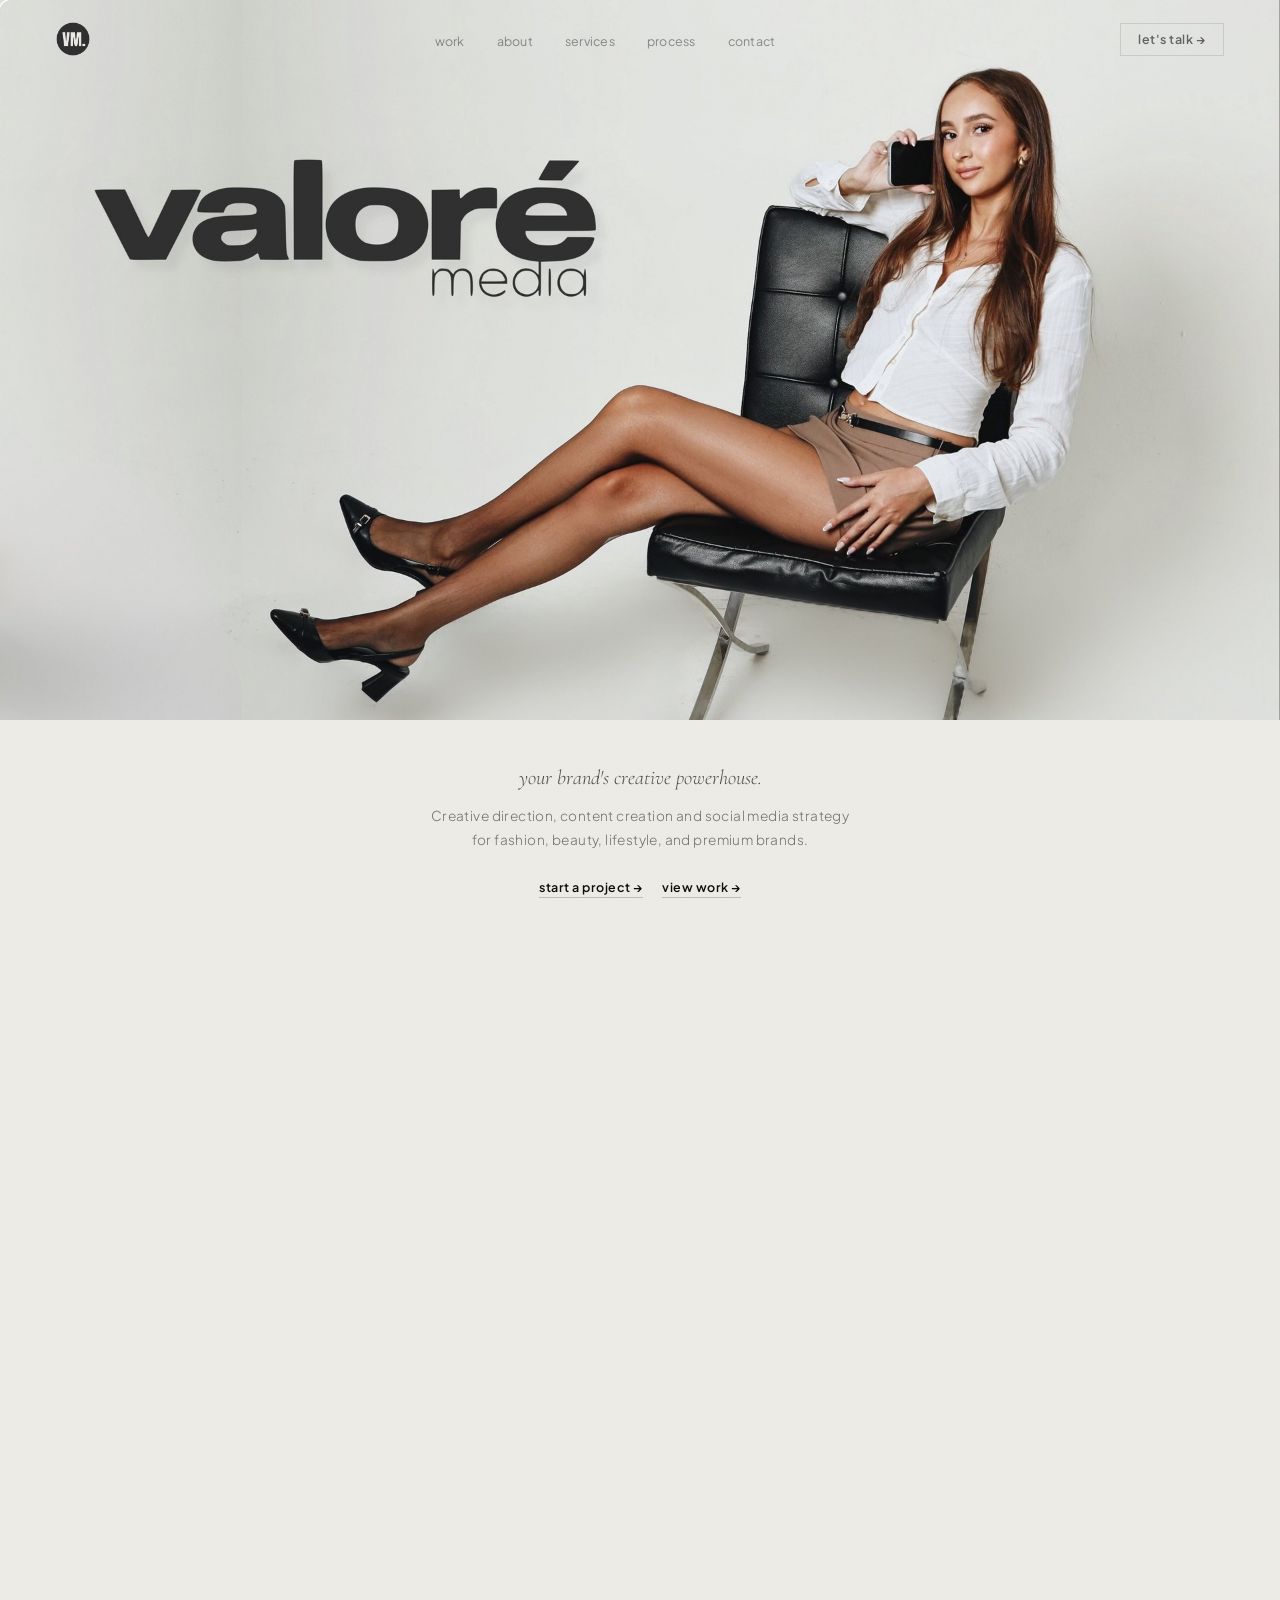
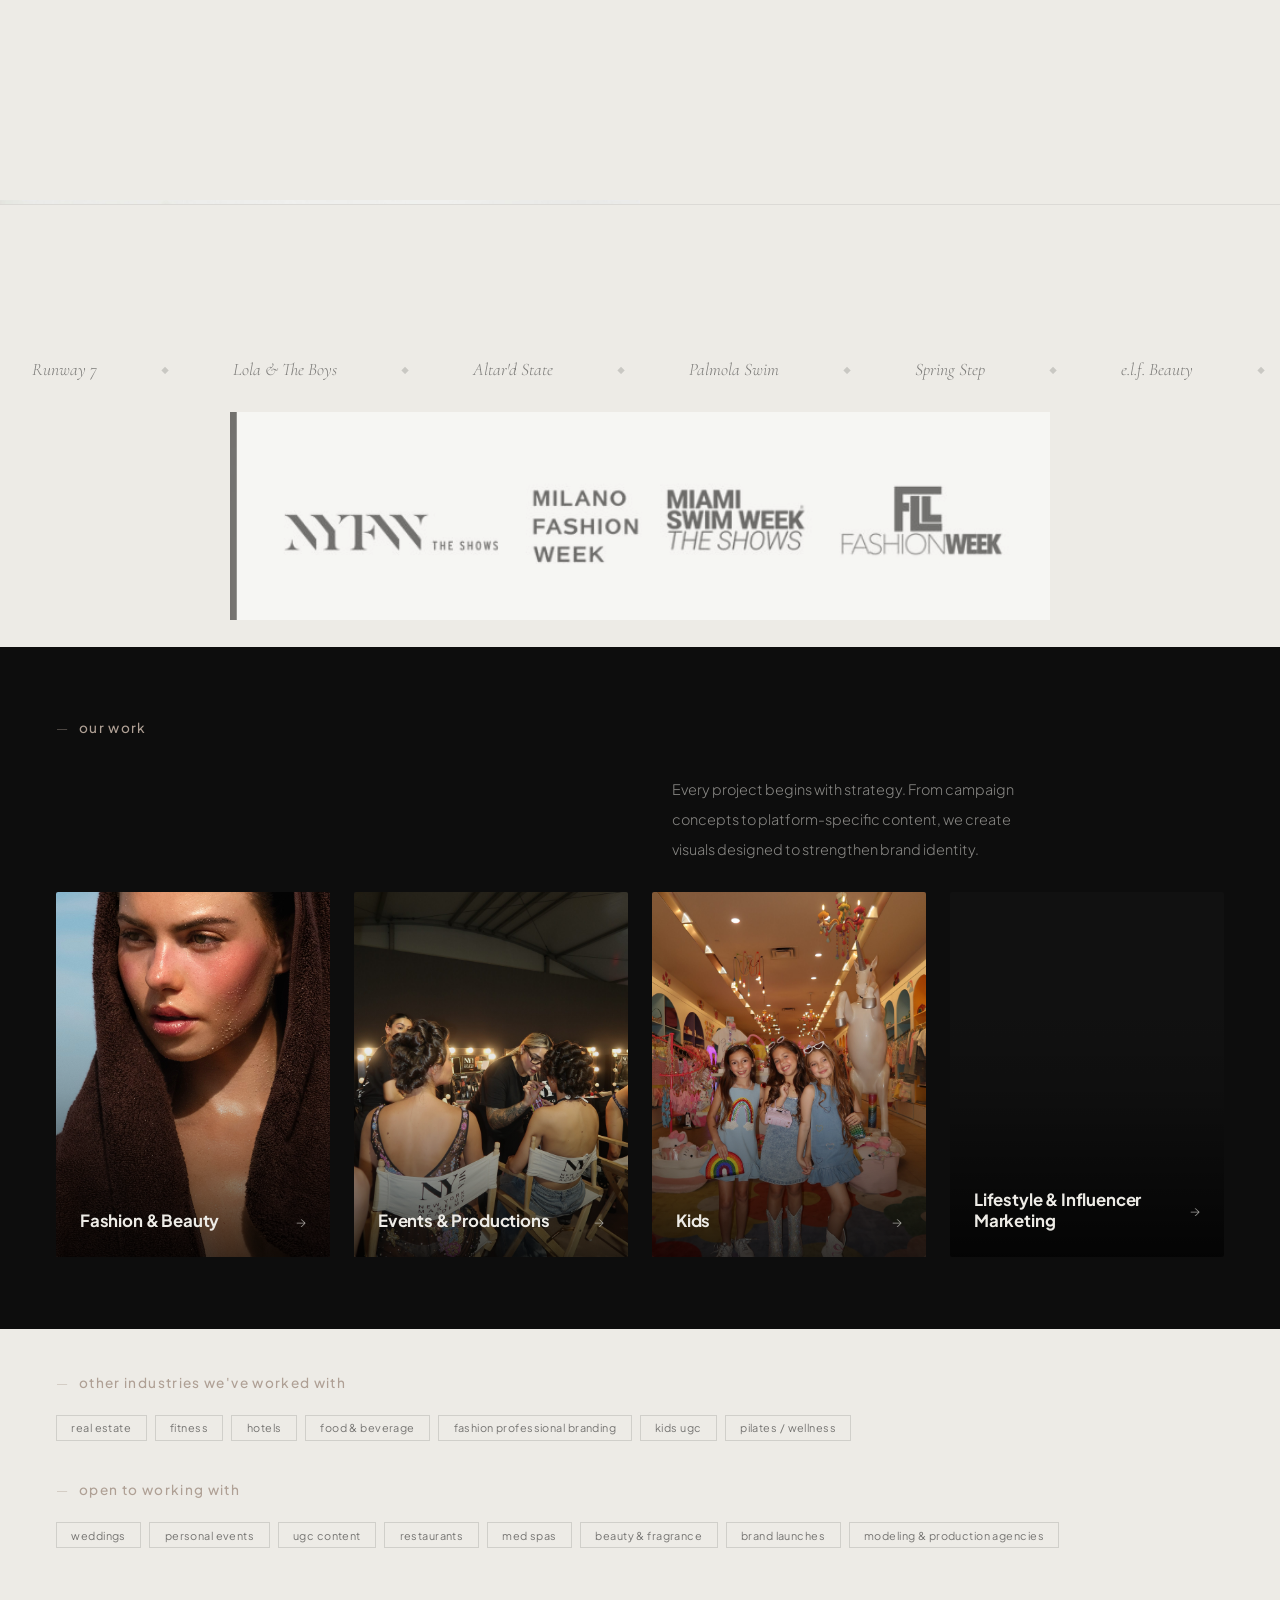
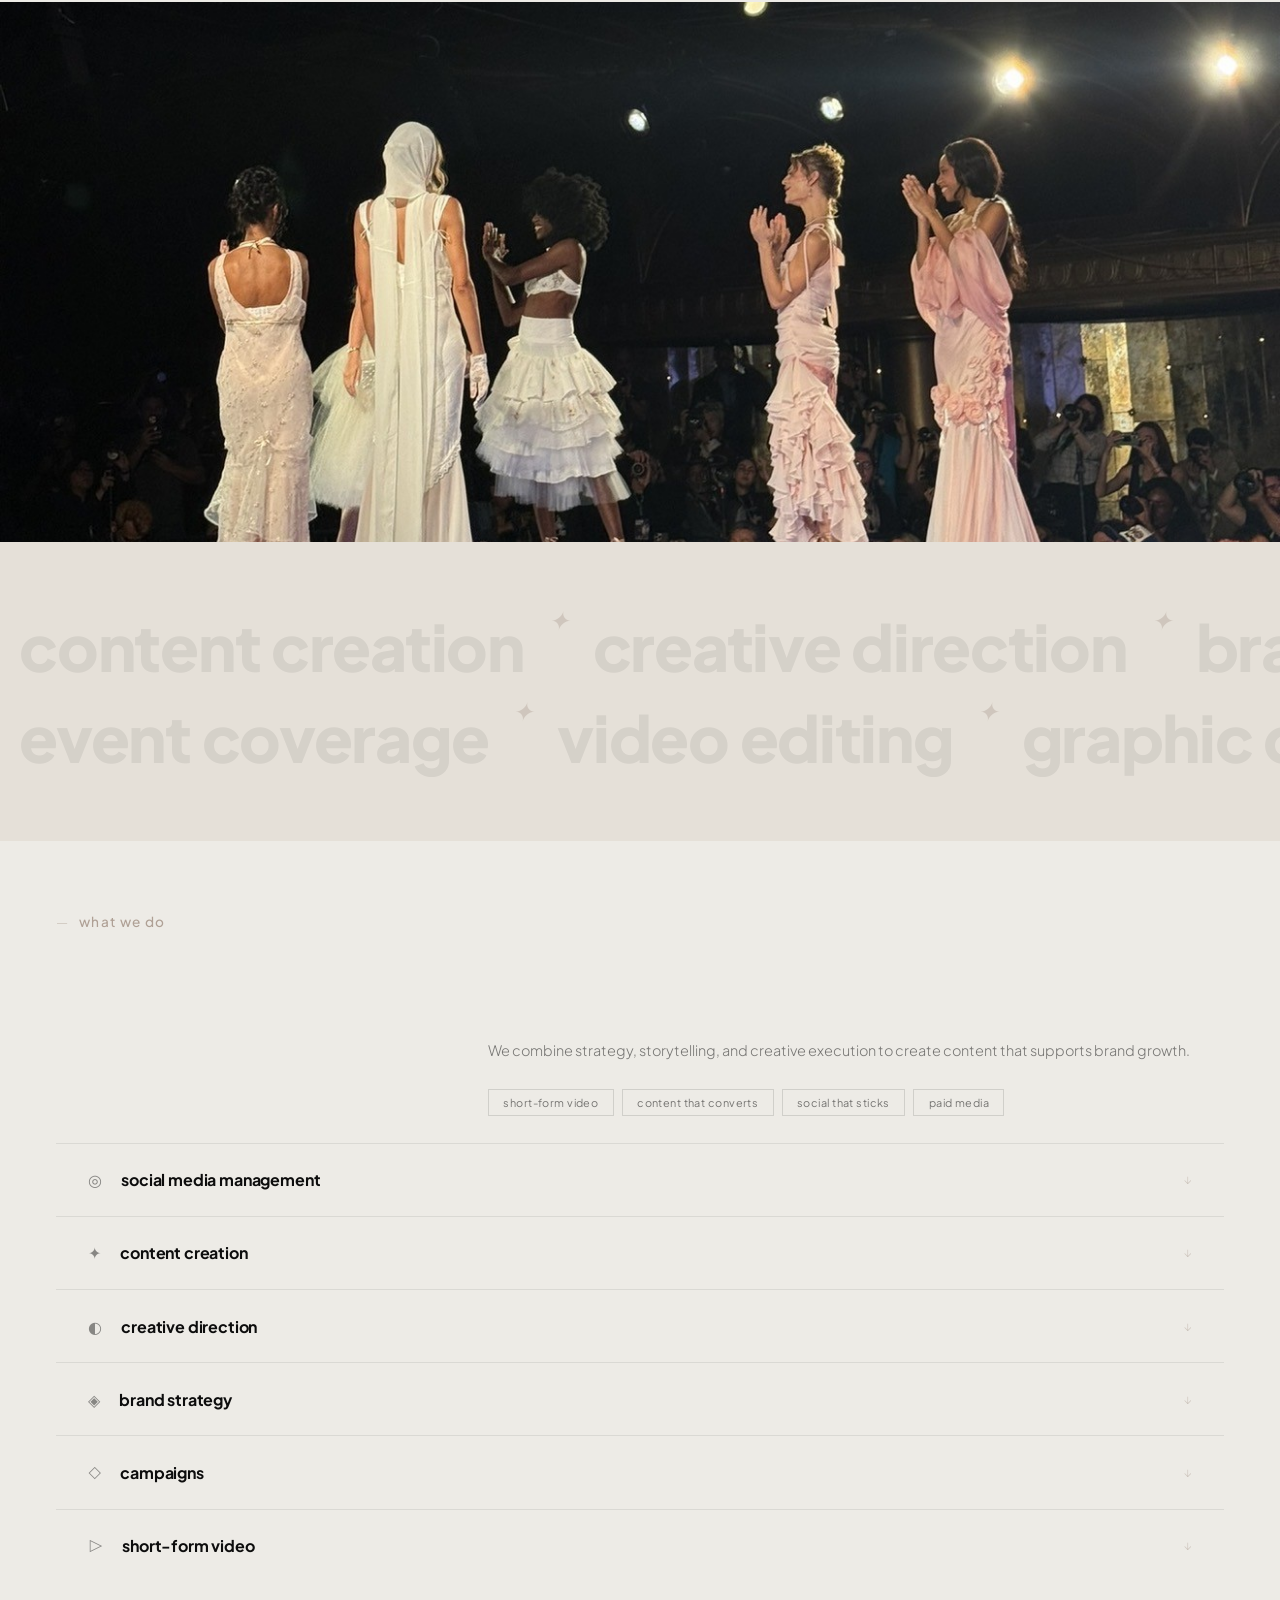
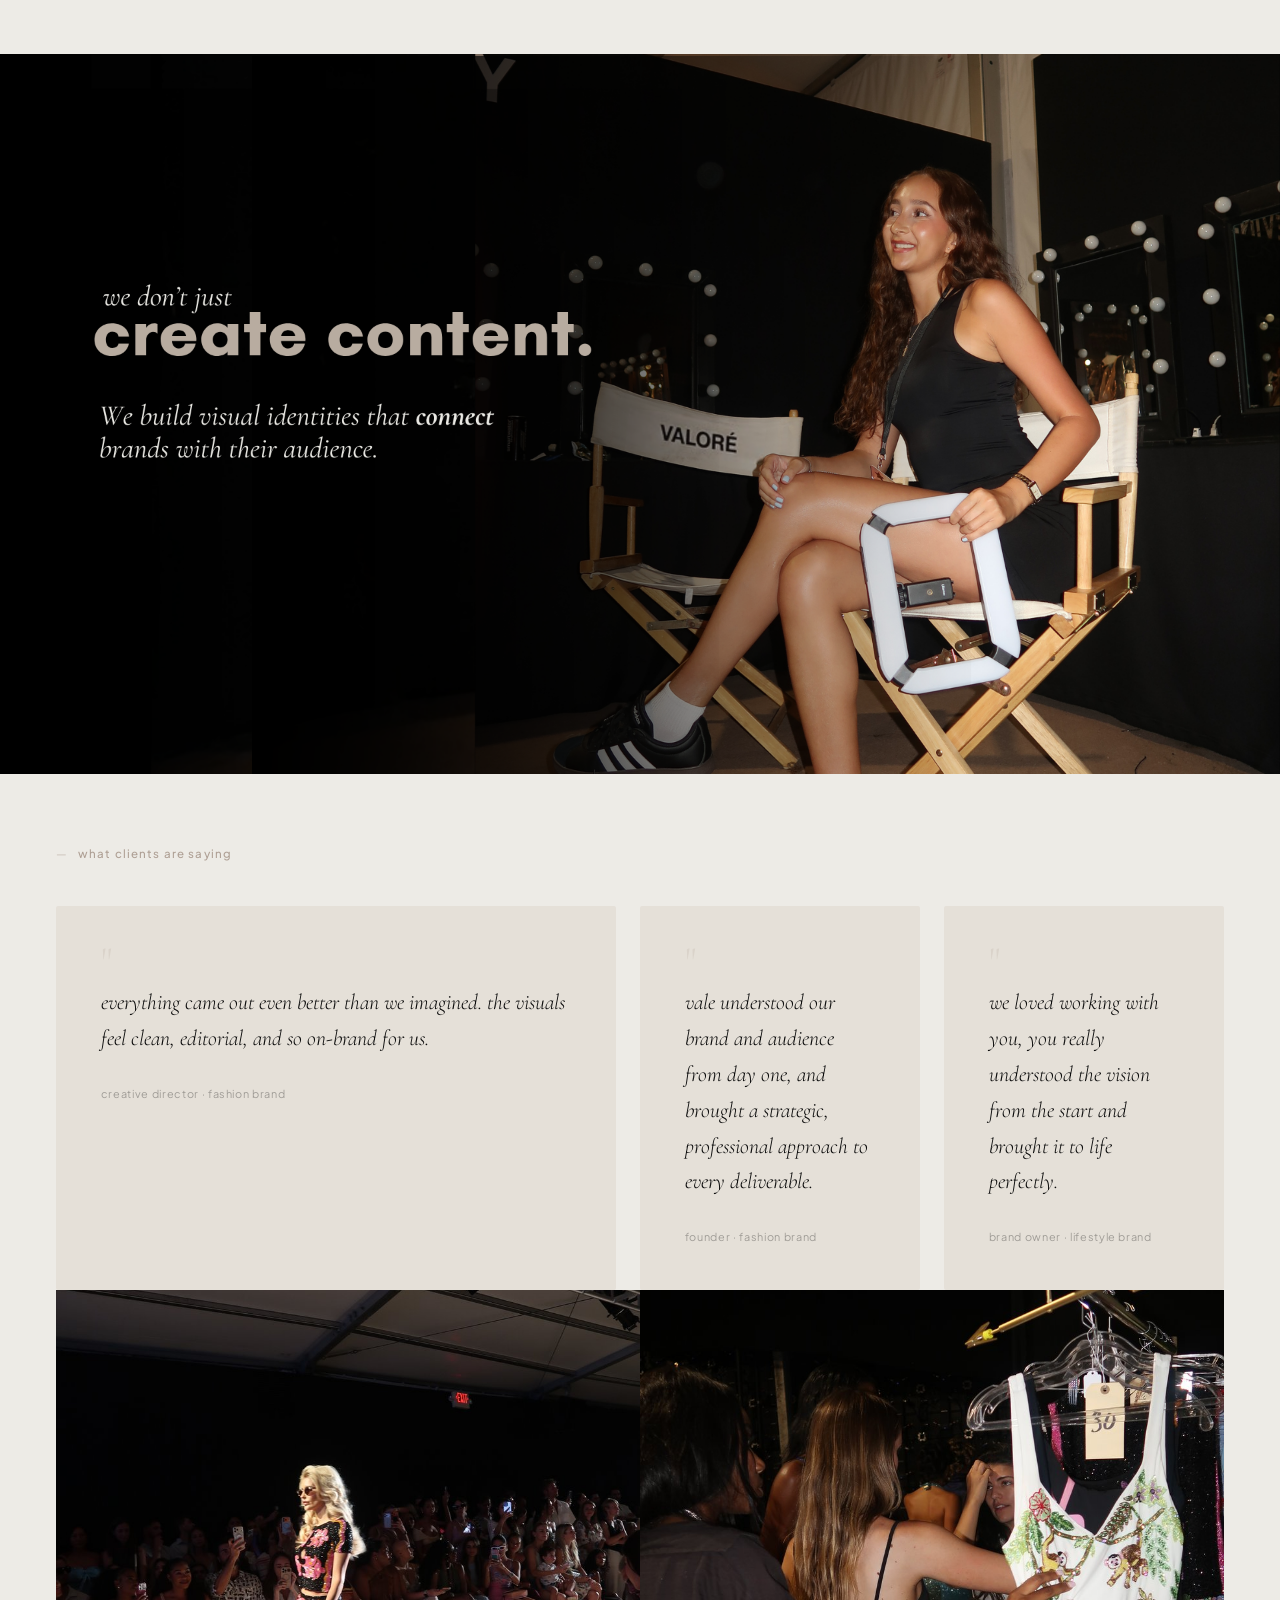
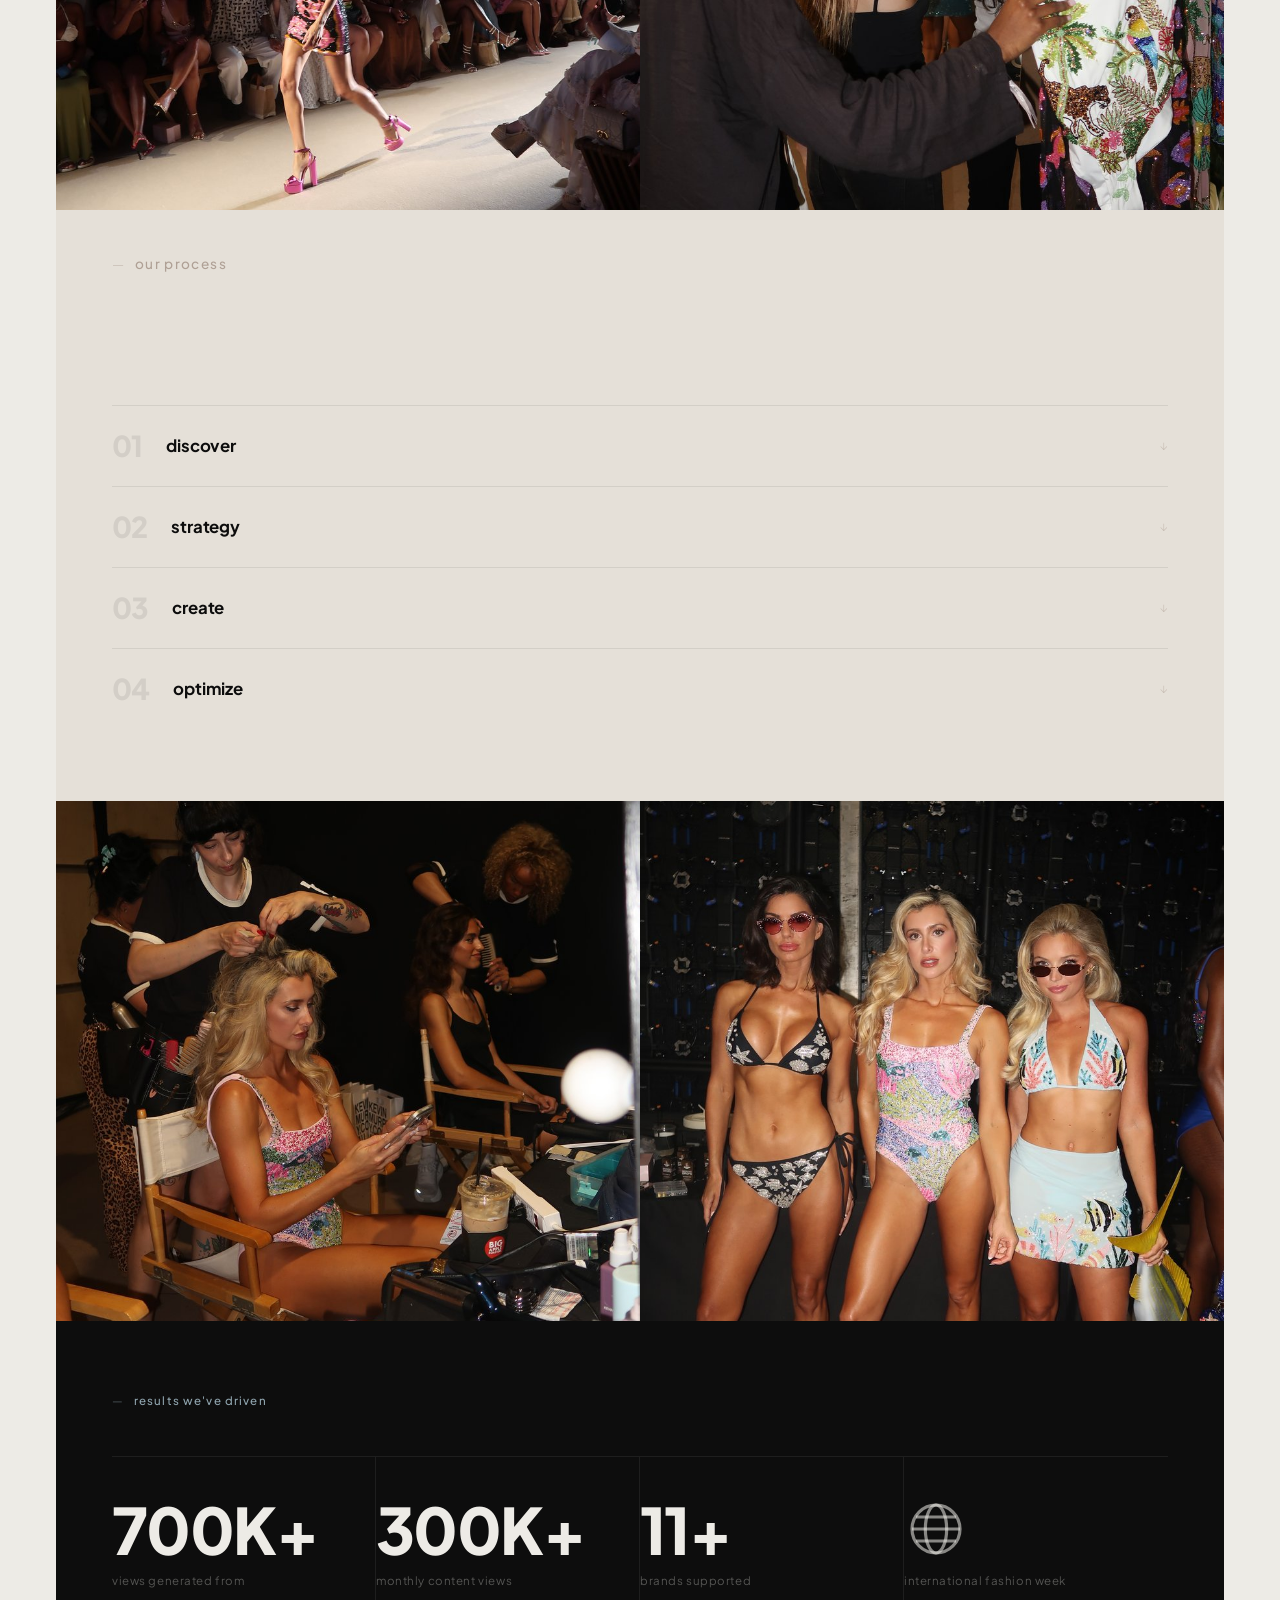
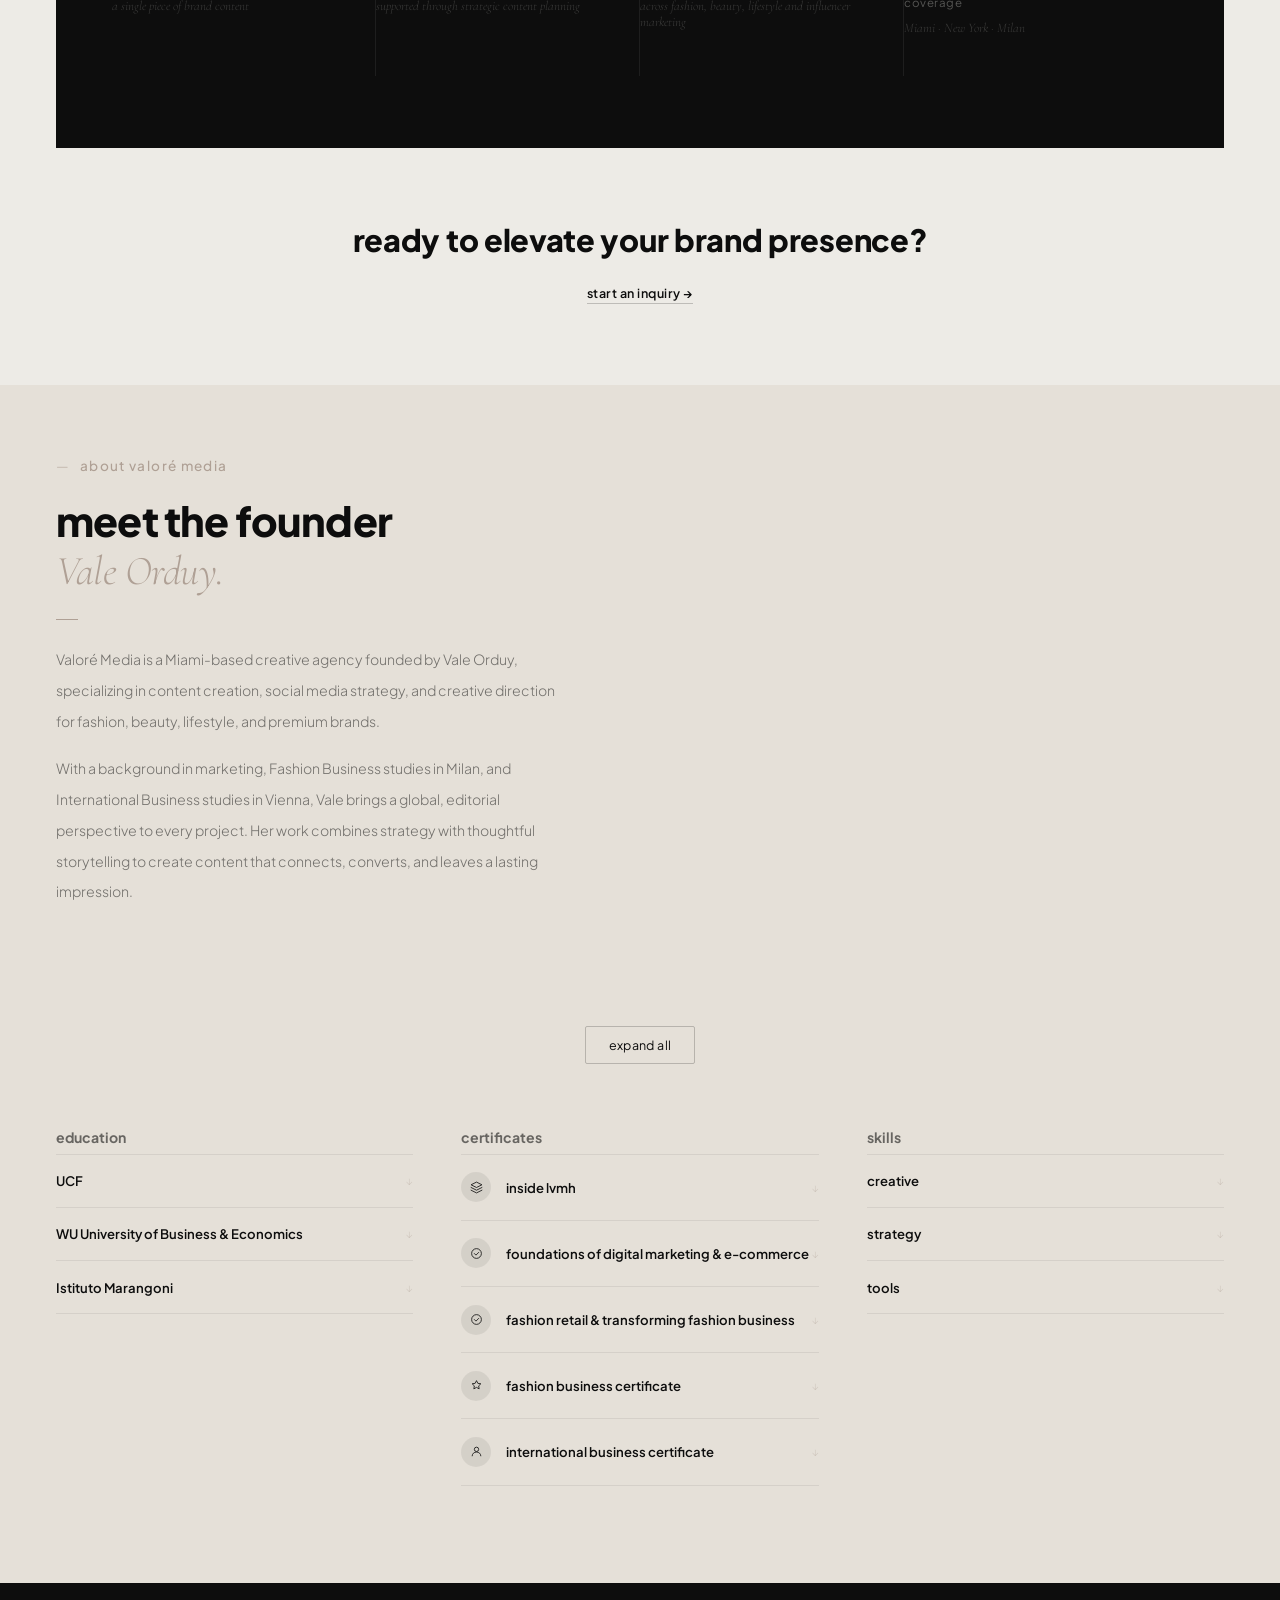
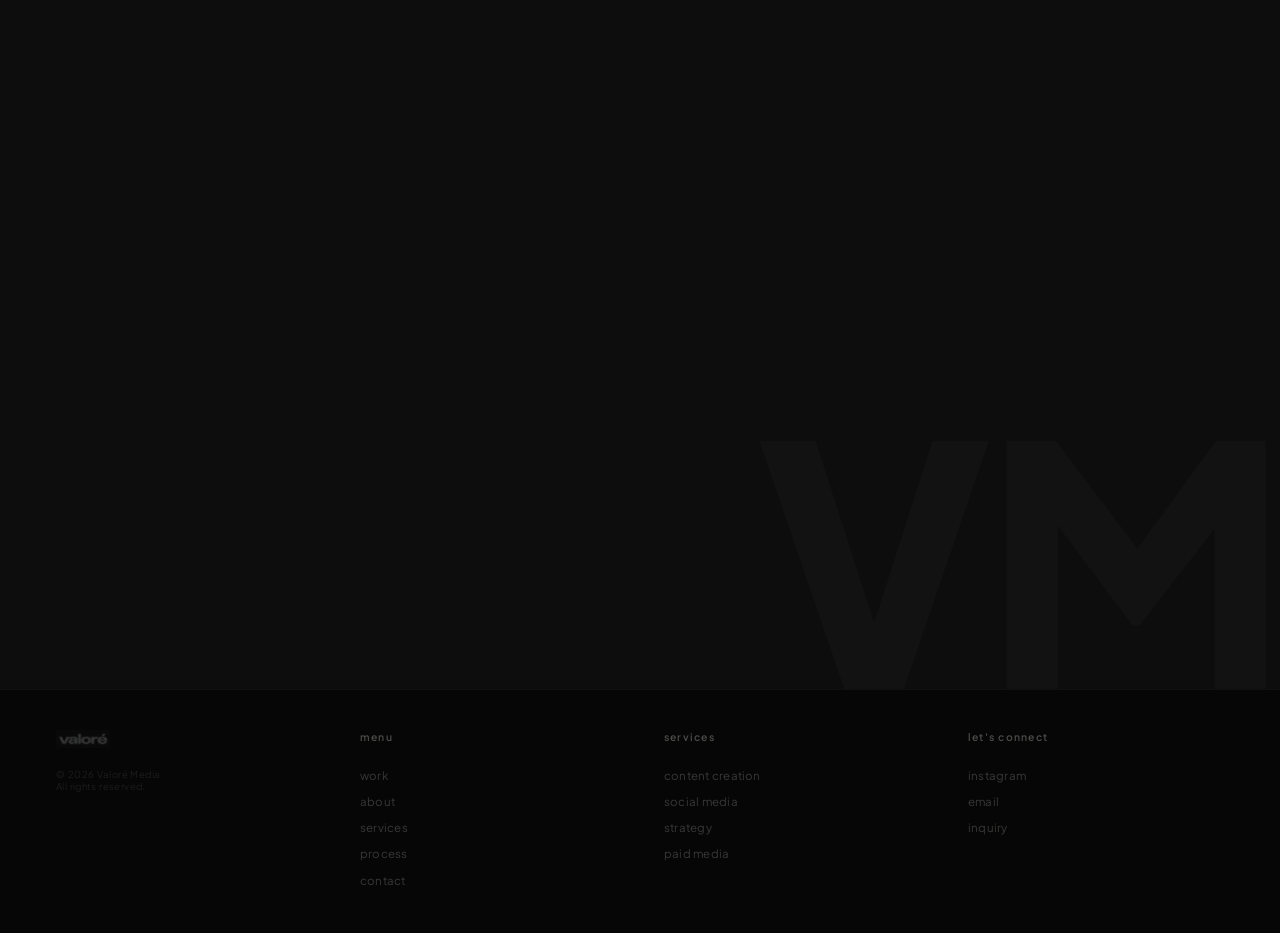
==== commit ea820822: "." ====
--- a/index.html
+++ b/index.html
@@ -458,15 +458,13 @@
     </div>
     <div class="cred-col">
       <!-- CERTIFICATES -->
-      <div class="acc-section acc-dropdown">
+      <div class="acc-section">
         <p class="acc-title">certificates</p>
-        <div class="acc-dropdown-body">
         <div class="acc-item"><div class="acc-header"><div class="acc-header-left"><div class="acc-icon"><svg viewBox="0 0 24 24" fill="none"><path d="M12 2L2 7l10 5 10-5-10-5z" stroke="var(--bk)" stroke-width="1.5" stroke-linejoin="round"/><path d="M2 17l10 5 10-5M2 12l10 5 10-5" stroke="var(--bk)" stroke-width="1.5" stroke-linecap="round"/></svg></div><span class="acc-name">Inside LVMH</span></div><span class="acc-arr">↓</span></div><div class="acc-body-wrap"><p class="acc-sub">LVMH · luxury and maison strategy</p></div></div>
         <div class="acc-item"><div class="acc-header"><div class="acc-header-left"><div class="acc-icon"><svg viewBox="0 0 24 24" fill="none"><circle cx="12" cy="12" r="9" stroke="var(--bk)" stroke-width="1.5"/><path d="M8 12l3 3 5-5" stroke="var(--bk)" stroke-width="1.5" stroke-linecap="round"/></svg></div><span class="acc-name">foundations of digital marketing & e-commerce</span></div><span class="acc-arr">↓</span></div><div class="acc-body-wrap"><p class="acc-sub">Google</p></div></div>
         <div class="acc-item"><div class="acc-header"><div class="acc-header-left"><div class="acc-icon"><svg viewBox="0 0 24 24" fill="none"><circle cx="12" cy="12" r="9" stroke="var(--bk)" stroke-width="1.5"/><path d="M8 12l3 3 5-5" stroke="var(--bk)" stroke-width="1.5" stroke-linecap="round"/></svg></div><span class="acc-name">fashion retail & transforming fashion business</span></div><span class="acc-arr">↓</span></div><div class="acc-body-wrap"><p class="acc-sub">Google</p></div></div>
         <div class="acc-item"><div class="acc-header"><div class="acc-header-left"><div class="acc-icon"><svg viewBox="0 0 24 24" fill="none"><path d="M12 3l2.5 5 5.5.8-4 3.9.9 5.5L12 15.5l-4.9 2.7.9-5.5-4-3.9 5.5-.8z" stroke="var(--bk)" stroke-width="1.5" stroke-linejoin="round"/></svg></div><span class="acc-name">fashion business certificate</span></div><span class="acc-arr">↓</span></div><div class="acc-body-wrap"><p class="acc-sub">Istituto Marangoni · Milan, Italy</p></div></div>
         <div class="acc-item"><div class="acc-header"><div class="acc-header-left"><div class="acc-icon"><svg viewBox="0 0 24 24" fill="none"><circle cx="12" cy="8" r="4" stroke="var(--bk)" stroke-width="1.5"/><path d="M4 20c0-4 3.6-7 8-7s8 3 8 7" stroke="var(--bk)" stroke-width="1.5" stroke-linecap="round"/></svg></div><span class="acc-name">international business certificate</span></div><span class="acc-arr">↓</span></div><div class="acc-body-wrap"><p class="acc-sub">WU Vienna University · Austria</p></div></div>
-      </div>
       </div>
     </div>
     <div class="cred-col">
--- a/css/styles.css
+++ b/css/styles.css
@@ -11,8 +11,7 @@
 #cr{position:fixed;pointer-events:none;z-index:9999;transform:translate(-50%,-50%);
   display:flex;align-items:center;justify-content:center;
   will-change:left,top;}
-#cr .star{font-size:1.6rem;color:var(--bk);line-height:1;transition:opacity .2s,color .3s;user-select:none;}
-body.dk #cr .star{color:var(--pa);}
+#cr .star{font-size:1.6rem;color:#fff;line-height:1;transition:opacity .2s;user-select:none;mix-blend-mode:difference;}
 #cr .crlogo{position:absolute;top:50%;left:50%;transform:translate(-50%,-50%);
   width:54px;height:54px;border-radius:50%;opacity:0;transition:opacity .25s;}
 body.ch #cr .star{opacity:0;}
@@ -136,7 +135,9 @@
 .s-intro{font-size:.9rem;line-height:2.1;color:rgba(0,0,0,.5);font-weight:300;}
 .s-pills{display:flex;flex-wrap:wrap;gap:.5rem;margin-top:1.5rem;}
 .s-pill{font-size:.68rem;letter-spacing:.04em;padding:.35rem .9rem;border:1px solid rgba(0,0,0,.12);color:rgba(0,0,0,.5);font-weight:400;transition:all .25s;cursor:default;}
-.s-pill:hover{background:var(--bk);color:var(--pa);border-color:var(--bk);}
+@media (hover: hover) and (pointer: fine) {
+  .s-pill:hover{background:var(--bk);color:var(--pa);border-color:var(--bk);}
+}
 .svcs-grid{border-top:1px solid rgba(0,0,0,.08);}
 .scard{
   border-bottom:1px solid rgba(0,0,0,.08);
@@ -144,7 +145,9 @@
   transition:background .25s;
 }
 .scard:last-child{border-bottom:none;}
-.scard:hover{background:var(--du);}
+@media (hover: hover) and (pointer: fine) {
+  .scard:hover{background:var(--du);}
+}
 .scard-header{
   display:flex;align-items:center;justify-content:space-between;
   padding:1.6rem 2rem;cursor:none;
@@ -157,16 +160,18 @@
   transition:transform .35s cubic-bezier(.16,1,.3,1);
   flex-shrink:0;
 }
-.scard:hover .scard-arrow{transform:rotate(180deg);opacity:1;}
+@media (hover: hover) and (pointer: fine) {
+  .scard:hover .scard-arrow{transform:rotate(180deg);opacity:1;}
+}
 .scard.open .scard-arrow{transform:rotate(180deg);opacity:1;}
 .scard-body-wrap{
   max-height:0;overflow:hidden;
   transition:max-height .45s cubic-bezier(.16,1,.3,1),padding .35s ease;
   padding:0 2rem;
 }
-.scard:hover .scard-body-wrap{max-height:300px;padding:0 2rem 1.8rem;}
-.scard.open .scard-body-wrap{max-height:300px;padding:0 2rem 1.8rem;}
-.scard.open .scard-arrow{transform:rotate(180deg);opacity:1;}
+@media (hover: hover) and (pointer: fine) {
+  .scard:hover .scard-body-wrap{max-height:300px;padding:0 2rem 1.8rem;}
+}
 .scard.open .scard-body-wrap{max-height:300px;padding:0 2rem 1.8rem;}
 .scard-body{font-size:.82rem;line-height:2;color:rgba(0,0,0,.48);font-weight:300;margin-bottom:1rem;}
 .scard-list{list-style:none;}
@@ -180,7 +185,9 @@
 .proc-steps{border-top:1px solid rgba(0,0,0,.08);margin-top:.3vh;}
 .pstep{border-bottom:1px solid rgba(0,0,0,.08);overflow:hidden;transition:background .25s;}
 .pstep:last-child{border-bottom:none;}
-.pstep:hover{background:rgba(0,0,0,.02);}
+@media (hover: hover) and (pointer: fine) {
+  .pstep:hover{background:rgba(0,0,0,.02);}
+}
 .pstep-header{
   display:flex;align-items:center;justify-content:space-between;
   padding:1.6rem 0;cursor:none;
@@ -189,14 +196,18 @@
 .pnum{font-family:var(--P);font-weight:800;font-size:1.8rem;color:rgba(0,0,0,.08);letter-spacing:-.03em;line-height:1;flex-shrink:0;}
 .pname{font-family:var(--P);font-weight:700;font-size:1.05rem;letter-spacing:-.01em;text-transform:lowercase;}
 .pstep-arrow{font-size:.75rem;color:var(--ta);opacity:.5;transition:transform .35s cubic-bezier(.16,1,.3,1);flex-shrink:0;}
-.pstep:hover .pstep-arrow{transform:rotate(180deg);opacity:1;}
+@media (hover: hover) and (pointer: fine) {
+  .pstep:hover .pstep-arrow{transform:rotate(180deg);opacity:1;}
+}
 .pstep.open .pstep-arrow{transform:rotate(180deg);opacity:1;}
 .pbody-wrap{
   max-height:0;overflow:hidden;
   transition:max-height .45s cubic-bezier(.16,1,.3,1),padding .35s ease;
   padding:0 0;padding-left:3.8rem;
 }
-.pstep:hover .pbody-wrap{max-height:200px;padding:0 0 1.8rem;padding-left:3.8rem;}
+@media (hover: hover) and (pointer: fine) {
+  .pstep:hover .pbody-wrap{max-height:200px;padding:0 0 1.8rem;padding-left:3.8rem;}
+}
 .pstep.open .pbody-wrap{max-height:200px;padding:0 0 1.8rem;padding-left:3.8rem;}
 .pstep.open .pstep-arrow{transform:rotate(180deg);opacity:1;}
 .pstep.open .pbody-wrap{max-height:200px;padding:0 0 1.8rem;padding-left:3.8rem;}
@@ -739,7 +750,9 @@
   transition:background .2s;
 }
 .acc-item:first-of-type { border-top:1px solid rgba(0,0,0,.07); }
-.acc-item:hover { background:rgba(0,0,0,.02); }
+@media (hover: hover) and (pointer: fine) {
+  .acc-item:hover { background:rgba(0,0,0,.02); }
+}
 .acc-header {
   display:flex;align-items:center;justify-content:space-between;
   padding:1.1rem 0;cursor:none;
@@ -749,13 +762,17 @@
 .acc-icon svg { width:13px;height:13px; }
 .acc-name { font-family:var(--P);font-weight:600;font-size:.82rem;text-transform:lowercase; }
 .acc-arr { font-size:.65rem;color:var(--ta);opacity:.4;transition:transform .35s cubic-bezier(.16,1,.3,1); }
-.acc-item:hover .acc-arr { transform:rotate(180deg);opacity:1; }
+@media (hover: hover) and (pointer: fine) {
+  .acc-item:hover .acc-arr { transform:rotate(180deg);opacity:1; }
+}
 .acc-body-wrap {
   max-height:0;overflow:hidden;
   transition:max-height .4s cubic-bezier(.16,1,.3,1),padding .3s ease;
   padding:0;
 }
-.acc-item:hover .acc-body-wrap { max-height:120px;padding:0 0 1rem; }
+@media (hover: hover) and (pointer: fine) {
+  .acc-item:hover .acc-body-wrap { max-height:120px;padding:0 0 1rem; }
+}
 .acc-sub { font-size:.65rem;letter-spacing:.05em;text-transform:lowercase;color:var(--ta);opacity:.7;font-weight:400;padding-left:3.9rem; }
 /* education: keep proper capitalization */
 .edu .acc-name{text-transform:none;}
@@ -764,9 +781,13 @@
 /* certificates: whole list hidden until hovering the section title */
 .acc-dropdown .acc-title{cursor:default;display:inline-flex;align-items:center;gap:.5rem;padding:.3rem 0;}
 .acc-dropdown .acc-title::after{content:'↓';font-size:.7rem;color:var(--ta);opacity:.55;transition:transform .35s cubic-bezier(.16,1,.3,1);}
-.acc-dropdown:hover .acc-title::after{transform:rotate(180deg);opacity:1;}
+@media (hover: hover) and (pointer: fine) {
+  .acc-dropdown:hover .acc-title::after{transform:rotate(180deg);opacity:1;}
+}
 .acc-dropdown-body{max-height:0;overflow:hidden;transition:max-height .5s cubic-bezier(.16,1,.3,1);}
-.acc-dropdown:hover .acc-dropdown-body{max-height:700px;}
+@media (hover: hover) and (pointer: fine) {
+  .acc-dropdown:hover .acc-dropdown-body{max-height:700px;}
+}
 
 /* hero value proposition line */
 .h-vp{font-size:.85rem;letter-spacing:.03em;color:rgba(13,13,13,.62);font-weight:400;line-height:1.7;max-width:34rem;margin-top:.9rem;}
@@ -784,7 +805,10 @@
 
 /* skills as individual dropdowns, matching education accordion style */
 .skill-acc .acc-body-wrap{padding-left:0;}
-.skill-acc:hover .acc-body-wrap,.skill-acc.open .acc-body-wrap{max-height:260px;padding:0 0 1.2rem;}
+.skill-acc.open .acc-body-wrap{max-height:260px;padding:0 0 1.2rem;}
+@media (hover: hover) and (pointer: fine) {
+  .skill-acc:hover .acc-body-wrap{max-height:260px;padding:0 0 1.2rem;}
+}
 .skill-acc.open .acc-arr{transform:rotate(180deg);opacity:1;}
 .skill-acc .skill-pills{display:flex;flex-wrap:wrap;gap:.4rem;}
 
@@ -873,7 +897,7 @@
 .wm-overlay{display:none;position:fixed;inset:0;background:rgba(13,13,13,.55);
   backdrop-filter:blur(4px);z-index:9000;align-items:center;justify-content:center;
   opacity:0;transition:opacity .35s ease;}
-body.wm-open #cr .star{color:var(--bk) !important;opacity:1;}
+body.wm-open #cr .star{color:var(--bk) !important;opacity:1;mix-blend-mode:normal !important;}
 body.wm-open #cr .crlogo-light{opacity:0 !important;}
 .wm-overlay.active{display:flex;opacity:1;}
 .wm-modal{background:var(--pa);padding:4rem 3.2rem;max-width:420px;width:90%;
@@ -915,9 +939,15 @@
 .ccard-header{display:flex;align-items:center;justify-content:space-between;padding:1.1rem 1.3rem;cursor:none;}
 .ccard-title{font-family:var(--P);font-weight:700;font-size:.88rem;letter-spacing:-.005em;text-transform:lowercase;}
 .ccard-arrow{font-size:.72rem;color:var(--ta);opacity:.5;transition:transform .35s cubic-bezier(.16,1,.3,1);flex-shrink:0;}
-.ccard:hover .ccard-arrow,.ccard.open .ccard-arrow{transform:rotate(180deg);opacity:1;}
+.ccard.open .ccard-arrow{transform:rotate(180deg);opacity:1;}
+@media (hover: hover) and (pointer: fine) {
+  .ccard:hover .ccard-arrow{transform:rotate(180deg);opacity:1;}
+}
 .ccard-body-wrap{max-height:0;overflow:hidden;transition:max-height .45s cubic-bezier(.16,1,.3,1),padding .35s ease;padding:0 1.3rem;}
-.ccard:hover .ccard-body-wrap,.ccard.open .ccard-body-wrap{max-height:260px;padding:0 1.3rem 1.3rem;}
+.ccard.open .ccard-body-wrap{max-height:260px;padding:0 1.3rem 1.3rem;}
+@media (hover: hover) and (pointer: fine) {
+  .ccard:hover .ccard-body-wrap{max-height:260px;padding:0 1.3rem 1.3rem;}
+}
 .ccard-row{display:flex;flex-direction:column;gap:.15rem;margin-bottom:.8rem;}
 .ccard-lbl{font-size:.62rem;letter-spacing:.1em;text-transform:lowercase;color:var(--ta);opacity:.75;font-weight:500;}
 .ccard-val{font-size:.8rem;line-height:1.6;color:rgba(0,0,0,.55);font-weight:300;}
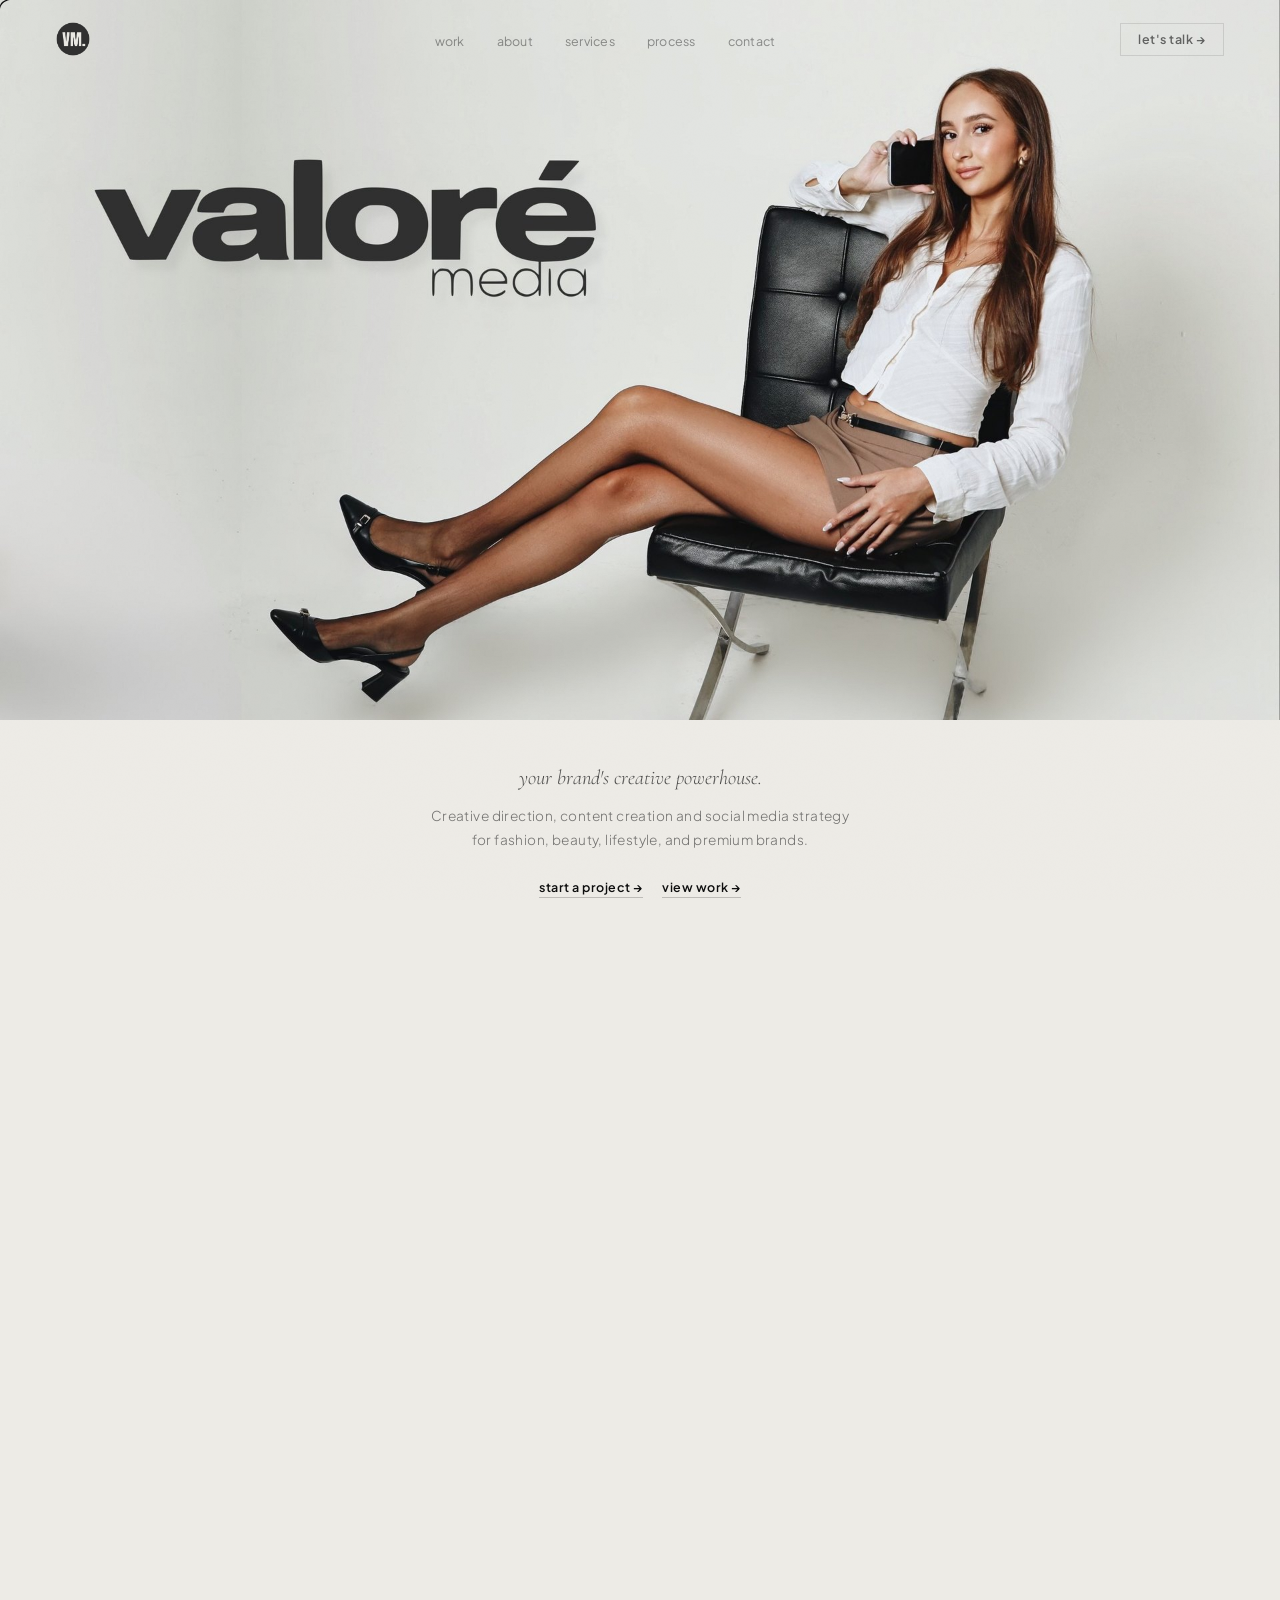
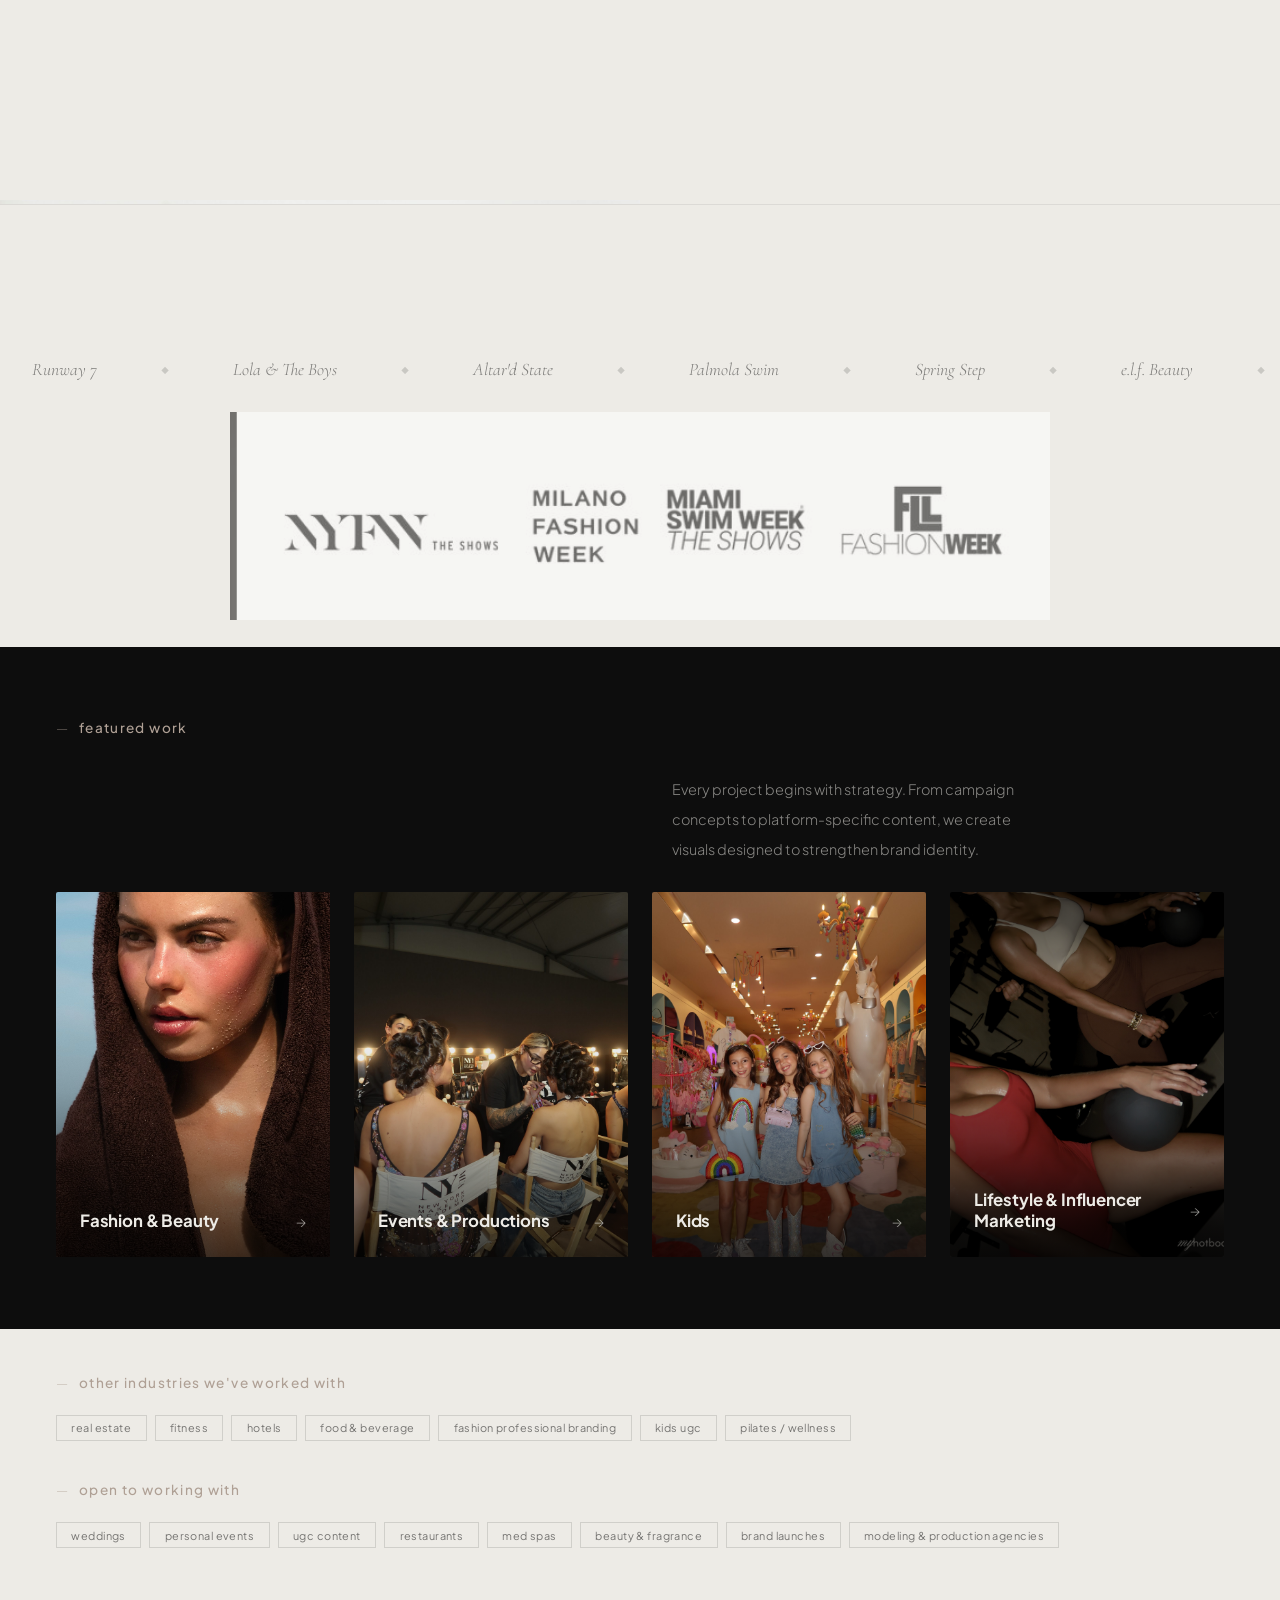
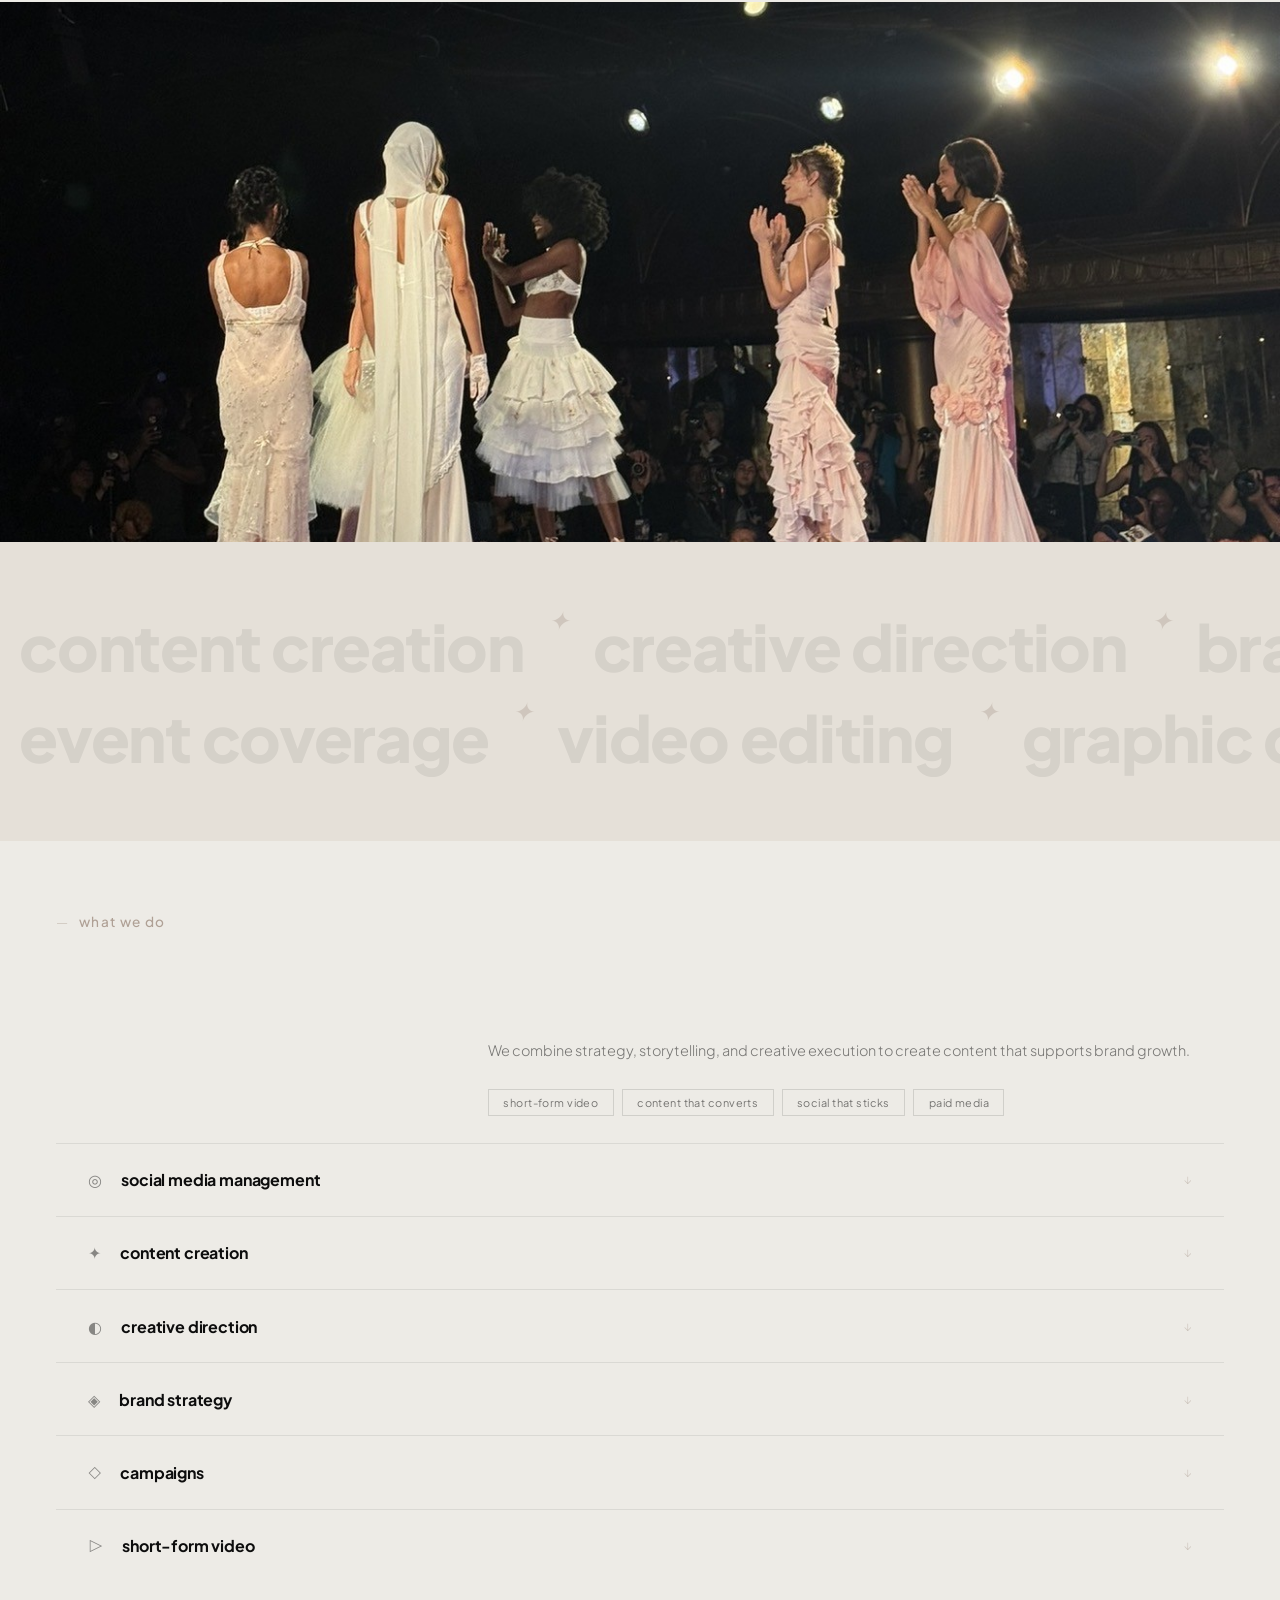
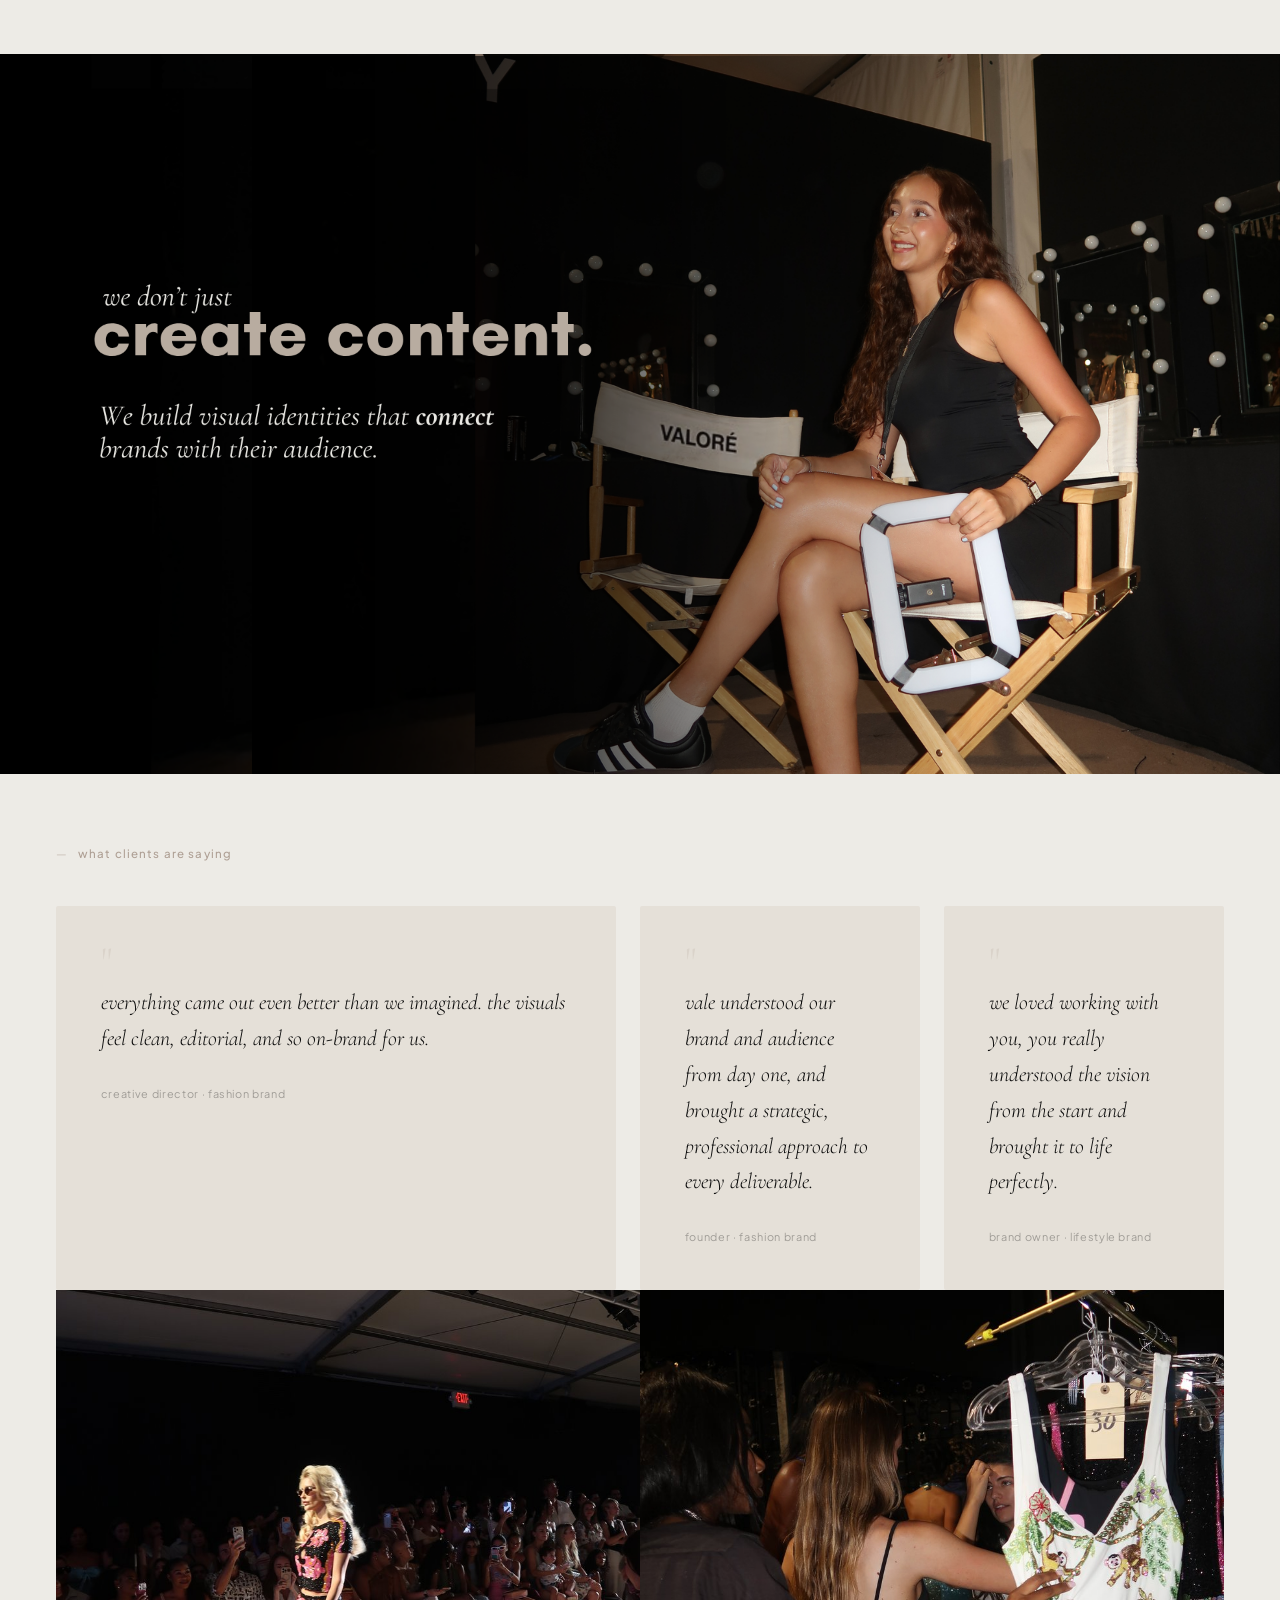
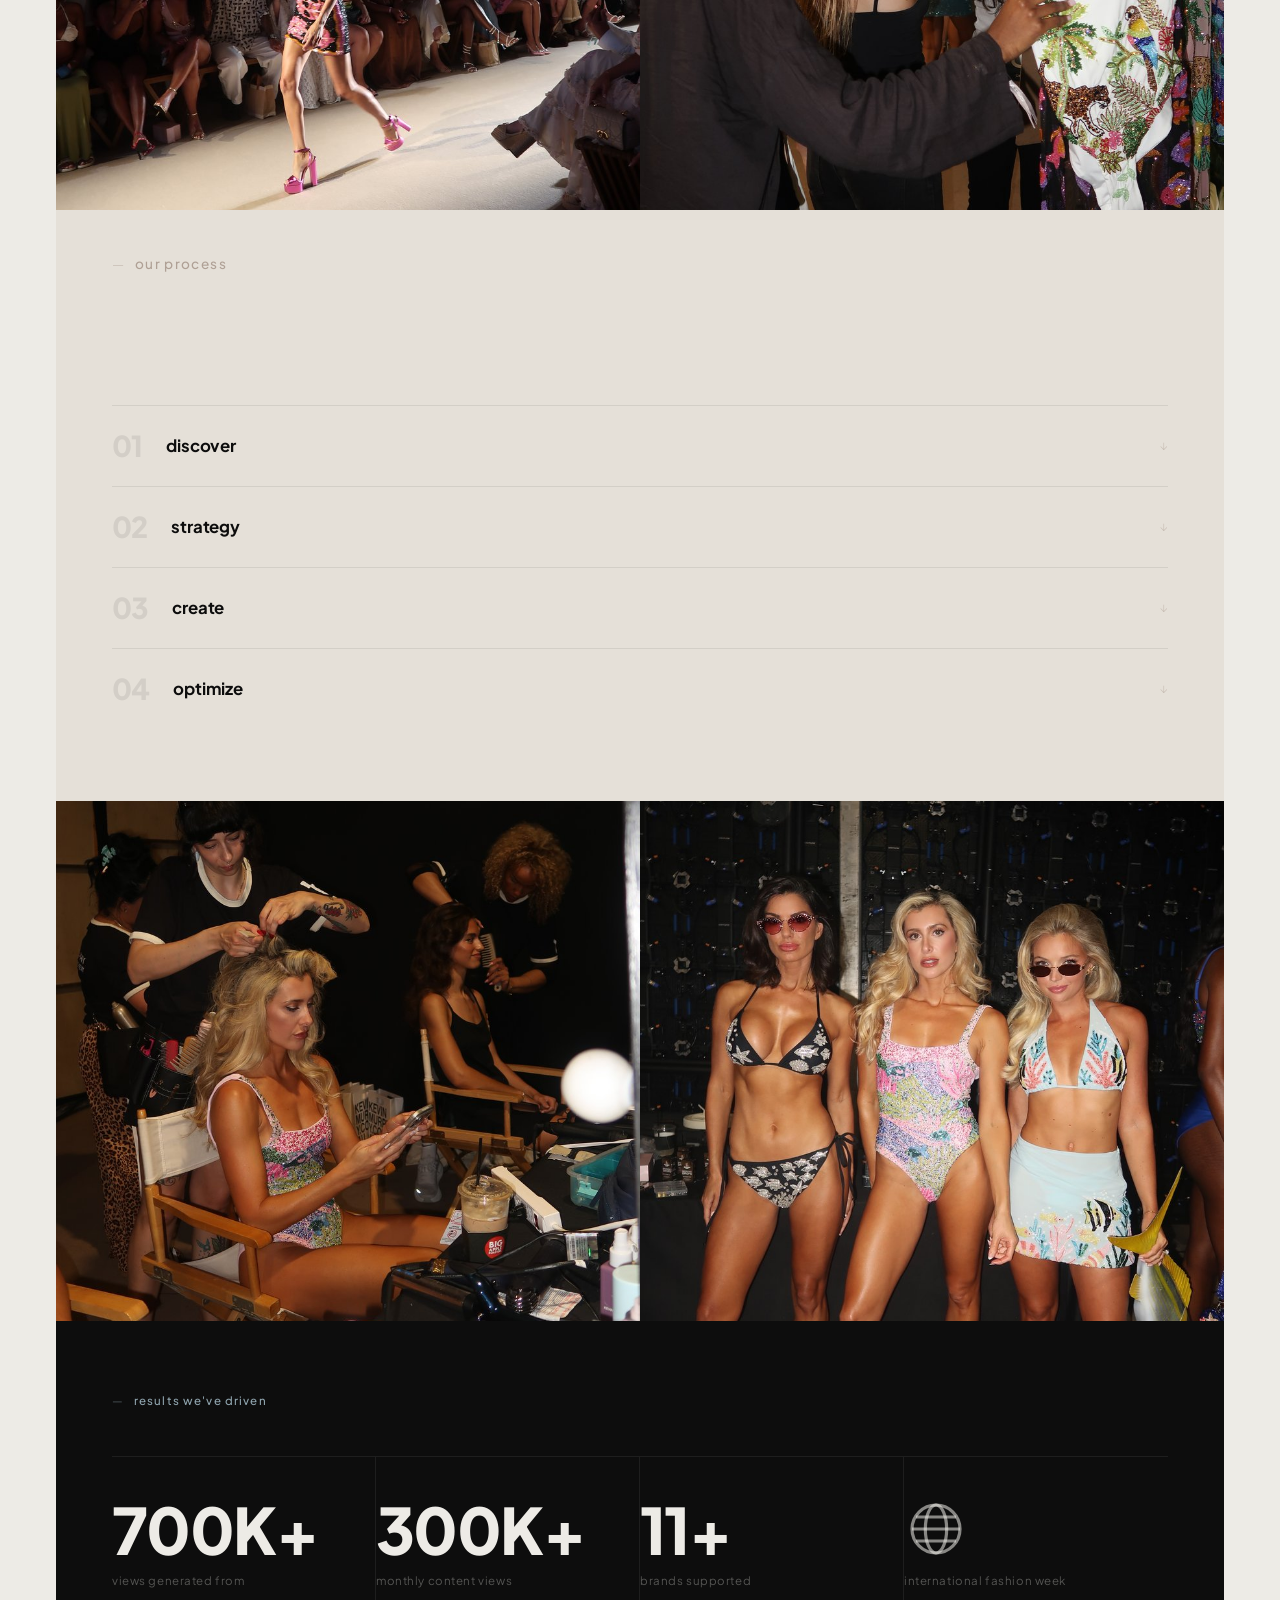
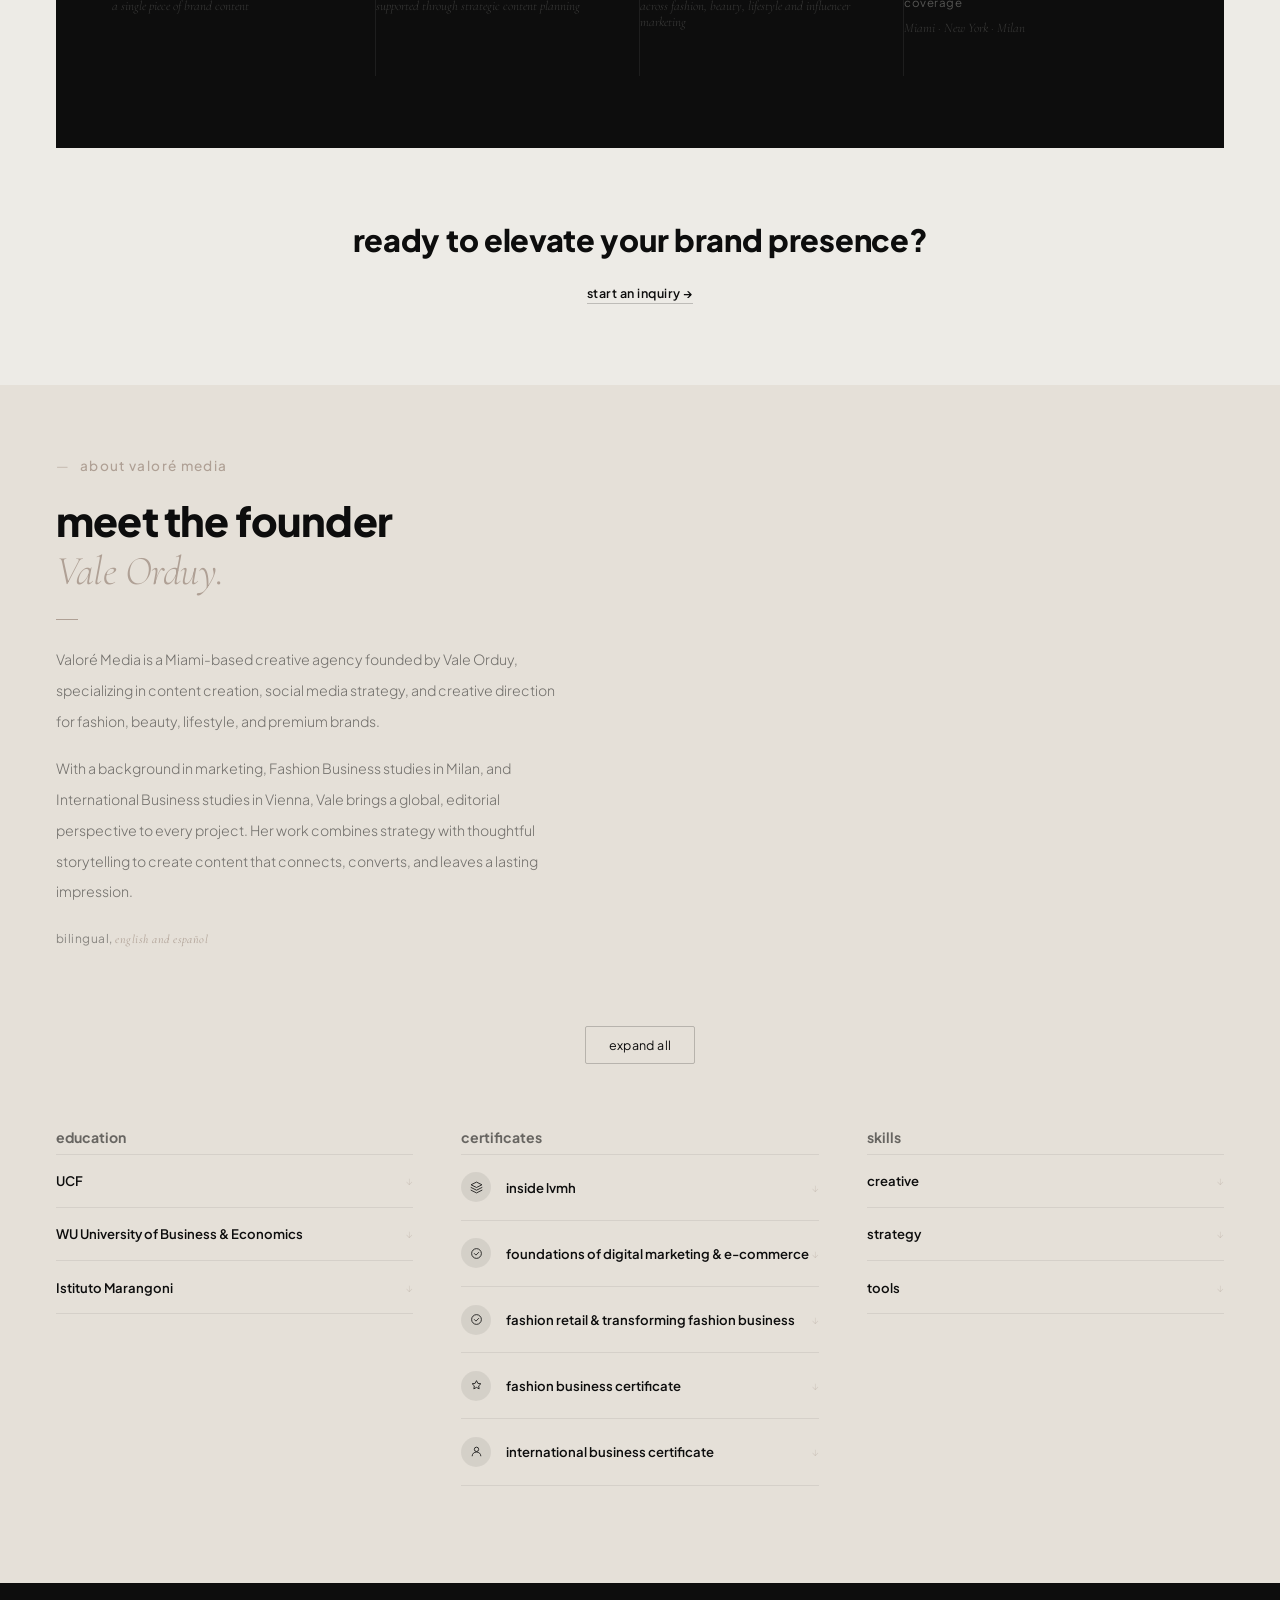
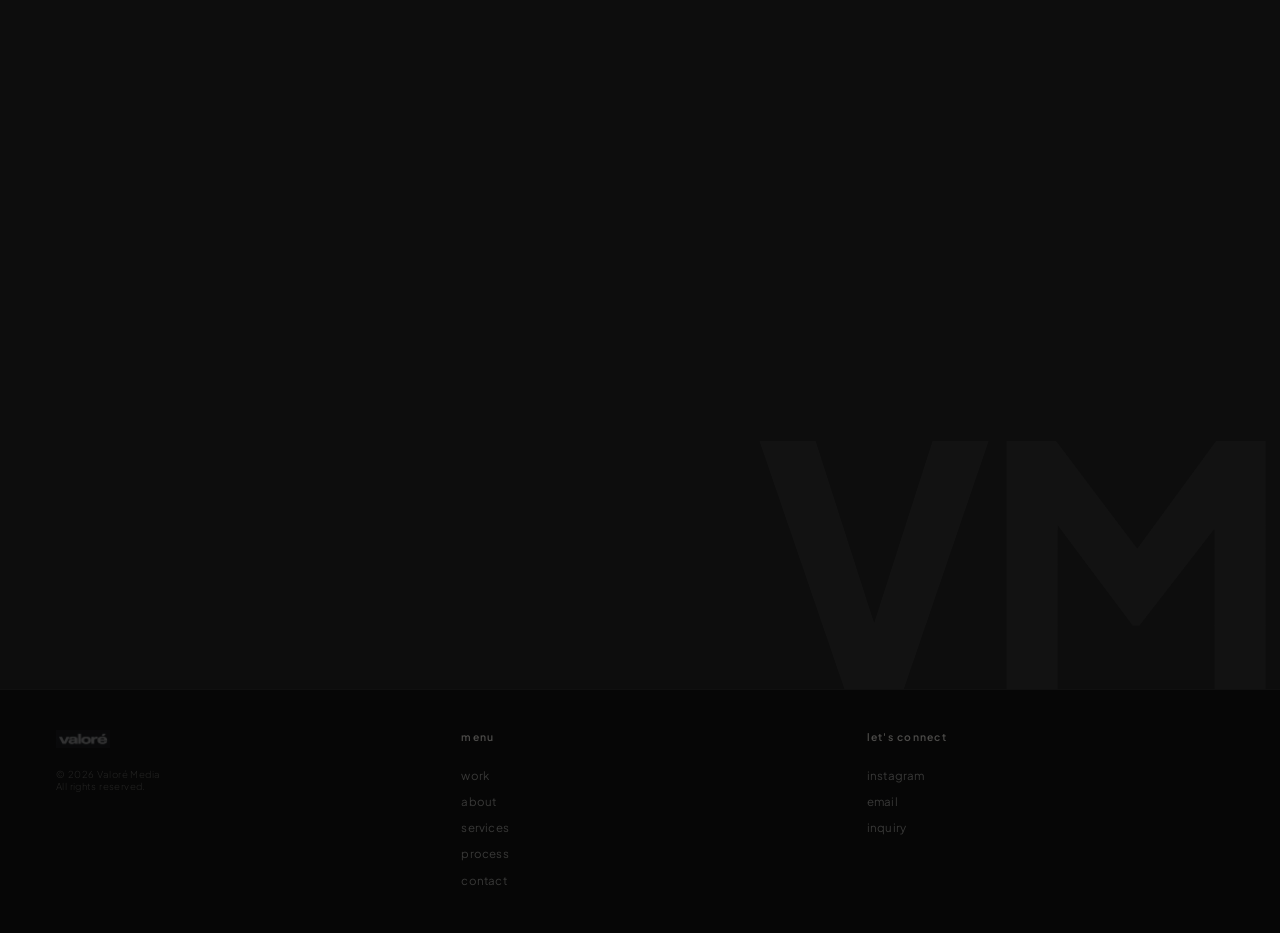
==== commit 0b35f12b: "." ====
--- a/index.html
+++ b/index.html
@@ -233,7 +233,7 @@
 <!-- ══ WORK ══ -->
 <div class="work" id="work-a">
   <div class="work-h-row">
-    <div><p class="work-ey s-ey rf">our work</p><h2 class="work-ht rc"><span class="acc">content with</span><br>direction.</h2></div>
+    <div><p class="work-ey s-ey rf">featured work</p><h2 class="work-ht rc"><span class="acc">content with</span><br>direction.</h2></div>
     <div class="work-desc rf d1">Every project begins with strategy. From campaign concepts to platform-specific content, we create visuals designed to strengthen brand identity.</div>
   </div>
   <div class="work-cards rf d2">
@@ -520,7 +520,6 @@
 <footer>
   <div><img class="ft-logo" src="images/image-01-5f636089.png" alt="valoré media"><p class="ft-copy">© 2026 Valoré Media<br>All rights reserved.</p></div>
   <div><p class="ft-col-title">menu</p><ul class="ft-col-links"><li><a href="#work-a">work</a></li><li><a href="#about-a">about</a></li><li><a href="#svcs-a">services</a></li><li><a href="#proc-a">process</a></li><li><a href="#ct-a">contact</a></li></ul></div>
-  <div><p class="ft-col-title">services</p><ul class="ft-col-links"><li><a href="#svcs-a">content creation</a></li><li><a href="#svcs-a">social media</a></li><li><a href="#svcs-a">strategy</a></li><li><a href="#svcs-a">paid media</a></li></ul></div>
   <div><p class="ft-col-title">let's connect</p><ul class="ft-col-links"><li><a href="https://instagram.com/valeorduy" target="_blank">instagram</a></li><li><a href="mailto:valoremediaco@gmail.com">email</a></li><li><a href="#ct-a">inquiry</a></li></ul></div>
 </footer>
 
--- a/css/styles.css
+++ b/css/styles.css
@@ -11,7 +11,8 @@
 #cr{position:fixed;pointer-events:none;z-index:9999;transform:translate(-50%,-50%);
   display:flex;align-items:center;justify-content:center;
   will-change:left,top;}
-#cr .star{font-size:1.6rem;color:#fff;line-height:1;transition:opacity .2s;user-select:none;mix-blend-mode:difference;}
+#cr .star{font-size:1.6rem;color:var(--bk);line-height:1;transition:opacity .2s,color .3s;user-select:none;}
+body.dk #cr .star{color:var(--pa);}
 #cr .crlogo{position:absolute;top:50%;left:50%;transform:translate(-50%,-50%);
   width:54px;height:54px;border-radius:50%;opacity:0;transition:opacity .25s;}
 body.ch #cr .star{opacity:0;}
@@ -515,7 +516,7 @@
 .ctbtn:hover{opacity:1;background:var(--pa);color:var(--bk);border-color:var(--pa);}
 
 footer{background:#060606;border-top:1px solid rgba(255,255,255,.04);padding:2.5rem var(--pad);
-  display:grid;grid-template-columns:1fr 1fr 1fr 1fr;gap:3rem;align-items:start;}
+  display:grid;grid-template-columns:1fr 1fr 1fr;gap:3rem;align-items:start;}
 .ft-logo{height:18px;filter:invert(1);opacity:.2;}
 .ft-col-title{font-size:.65rem;letter-spacing:.12em;text-transform:lowercase;color:rgba(237,235,230,.3);font-weight:600;margin-bottom:1.2rem;}
 .ft-col-links{list-style:none;}
@@ -897,7 +898,7 @@
 .wm-overlay{display:none;position:fixed;inset:0;background:rgba(13,13,13,.55);
   backdrop-filter:blur(4px);z-index:9000;align-items:center;justify-content:center;
   opacity:0;transition:opacity .35s ease;}
-body.wm-open #cr .star{color:var(--bk) !important;opacity:1;mix-blend-mode:normal !important;}
+body.wm-open #cr .star{color:var(--bk) !important;opacity:1;}
 body.wm-open #cr .crlogo-light{opacity:0 !important;}
 .wm-overlay.active{display:flex;opacity:1;}
 .wm-modal{background:var(--pa);padding:4rem 3.2rem;max-width:420px;width:90%;
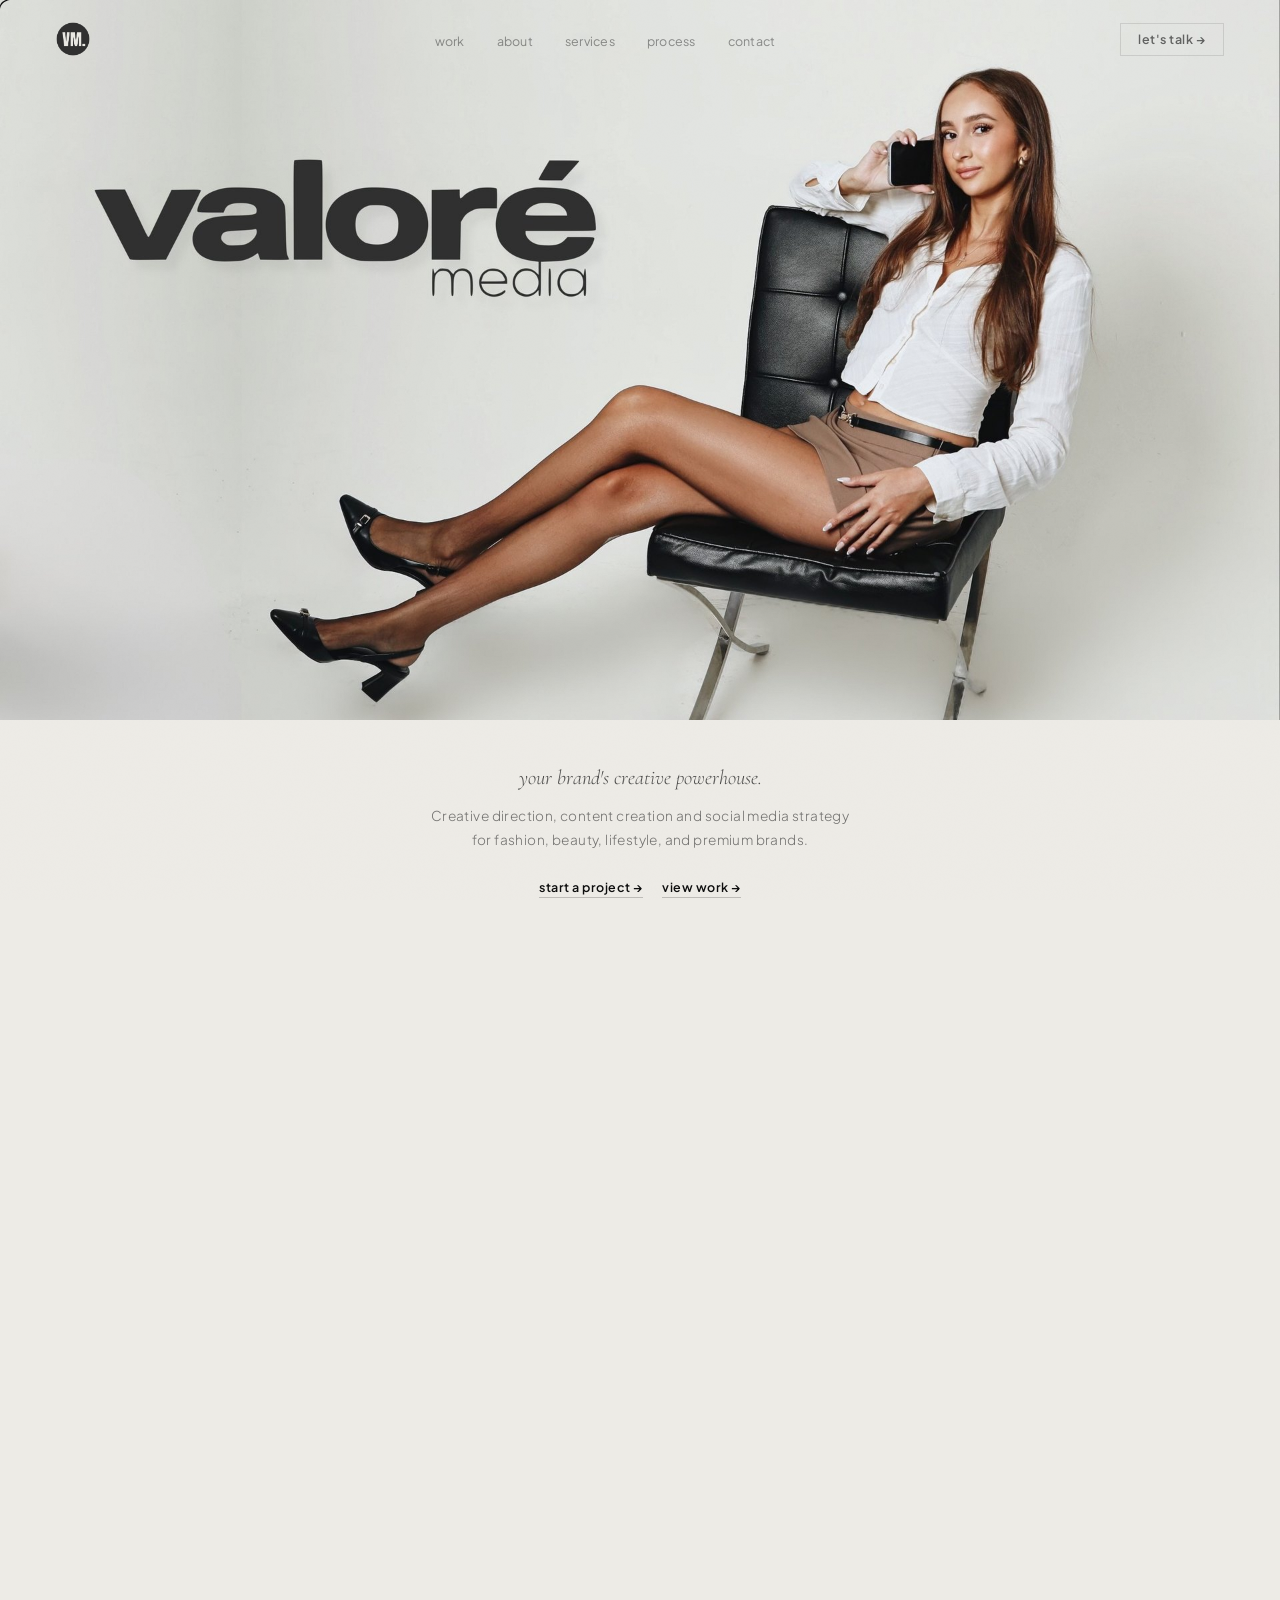
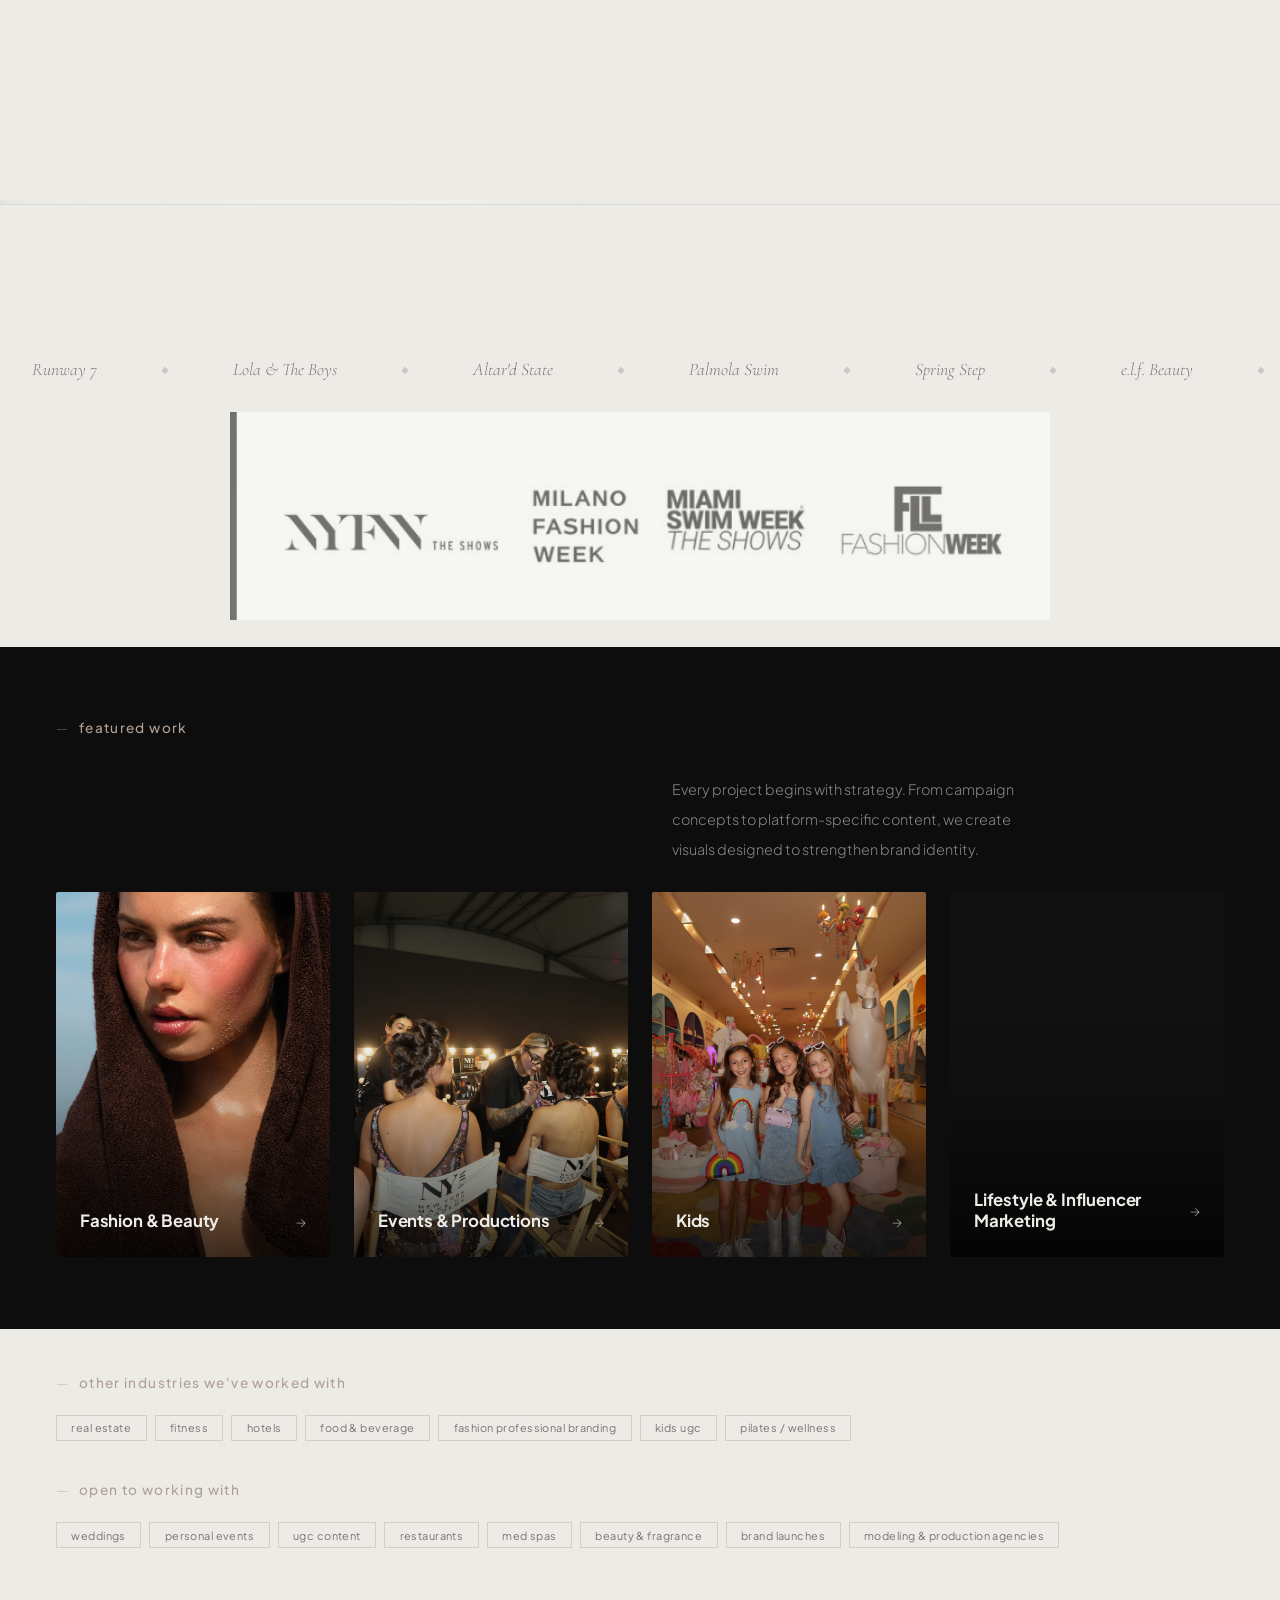
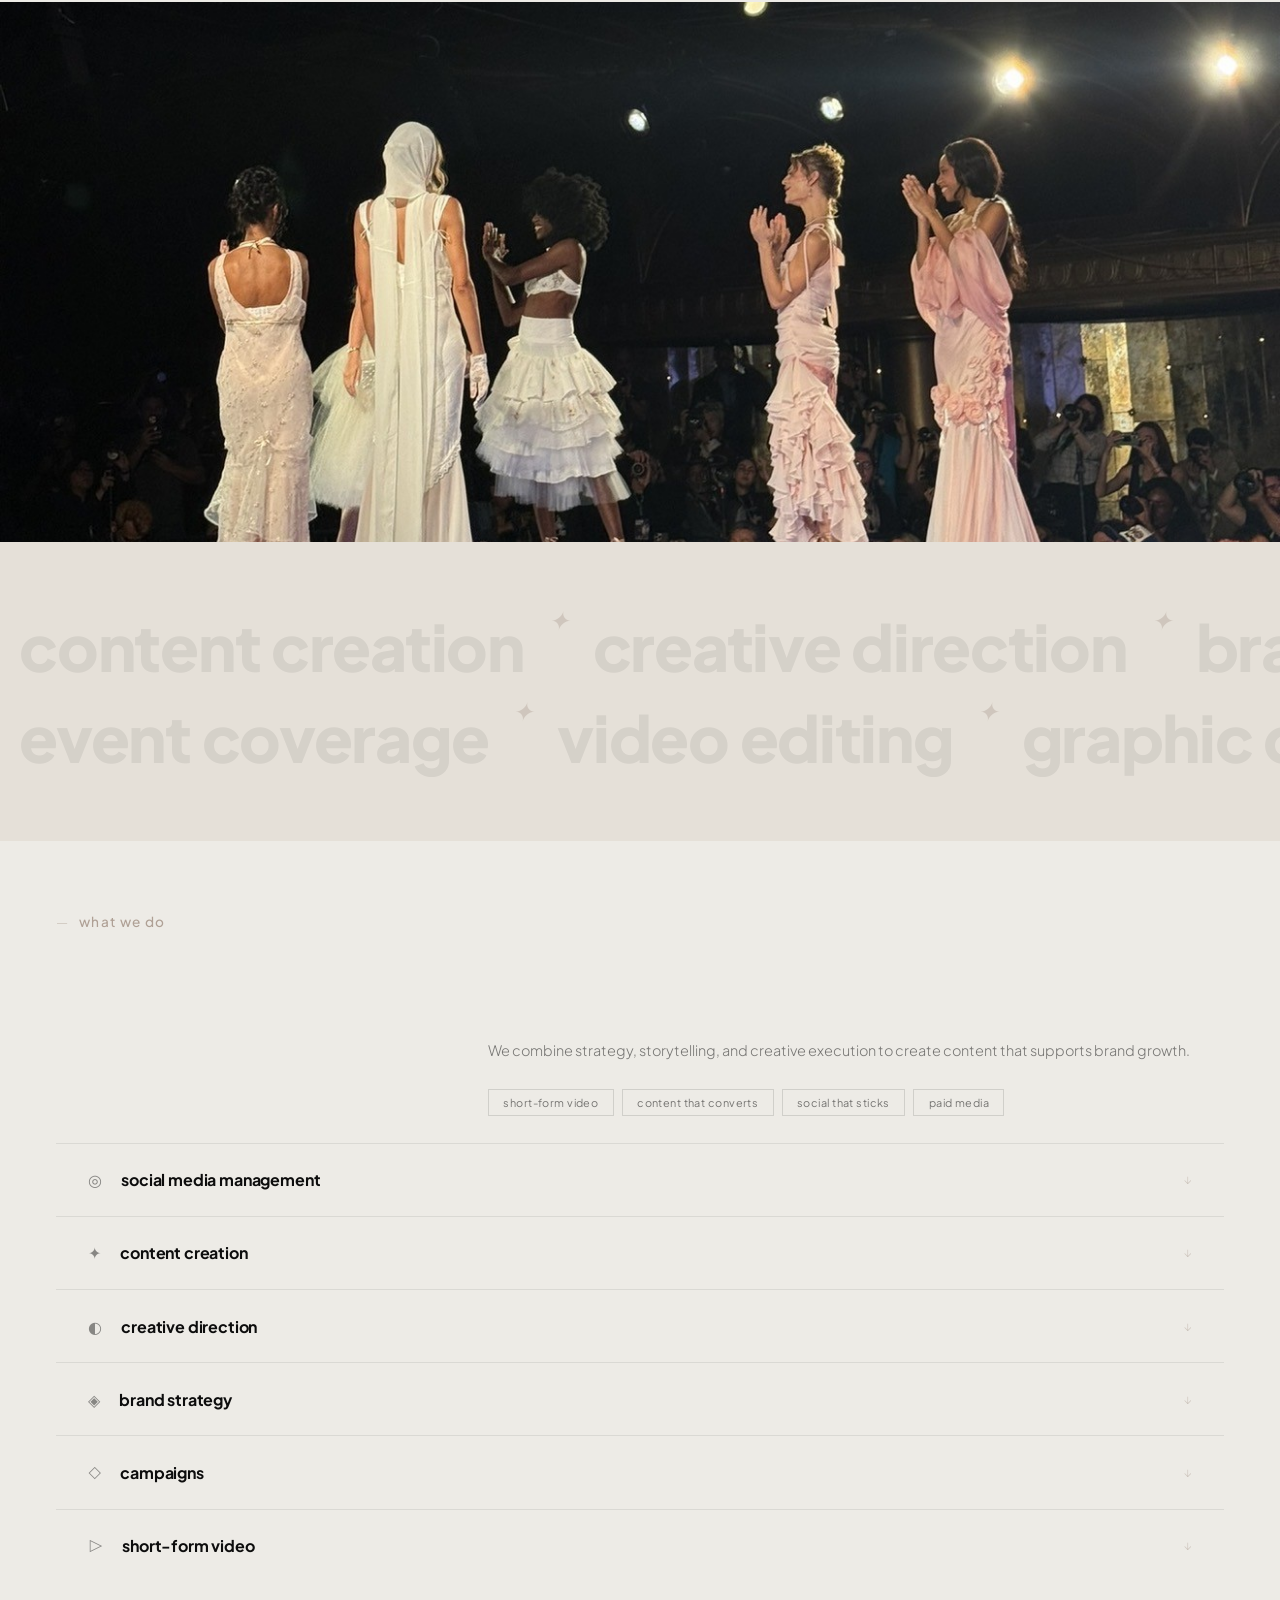
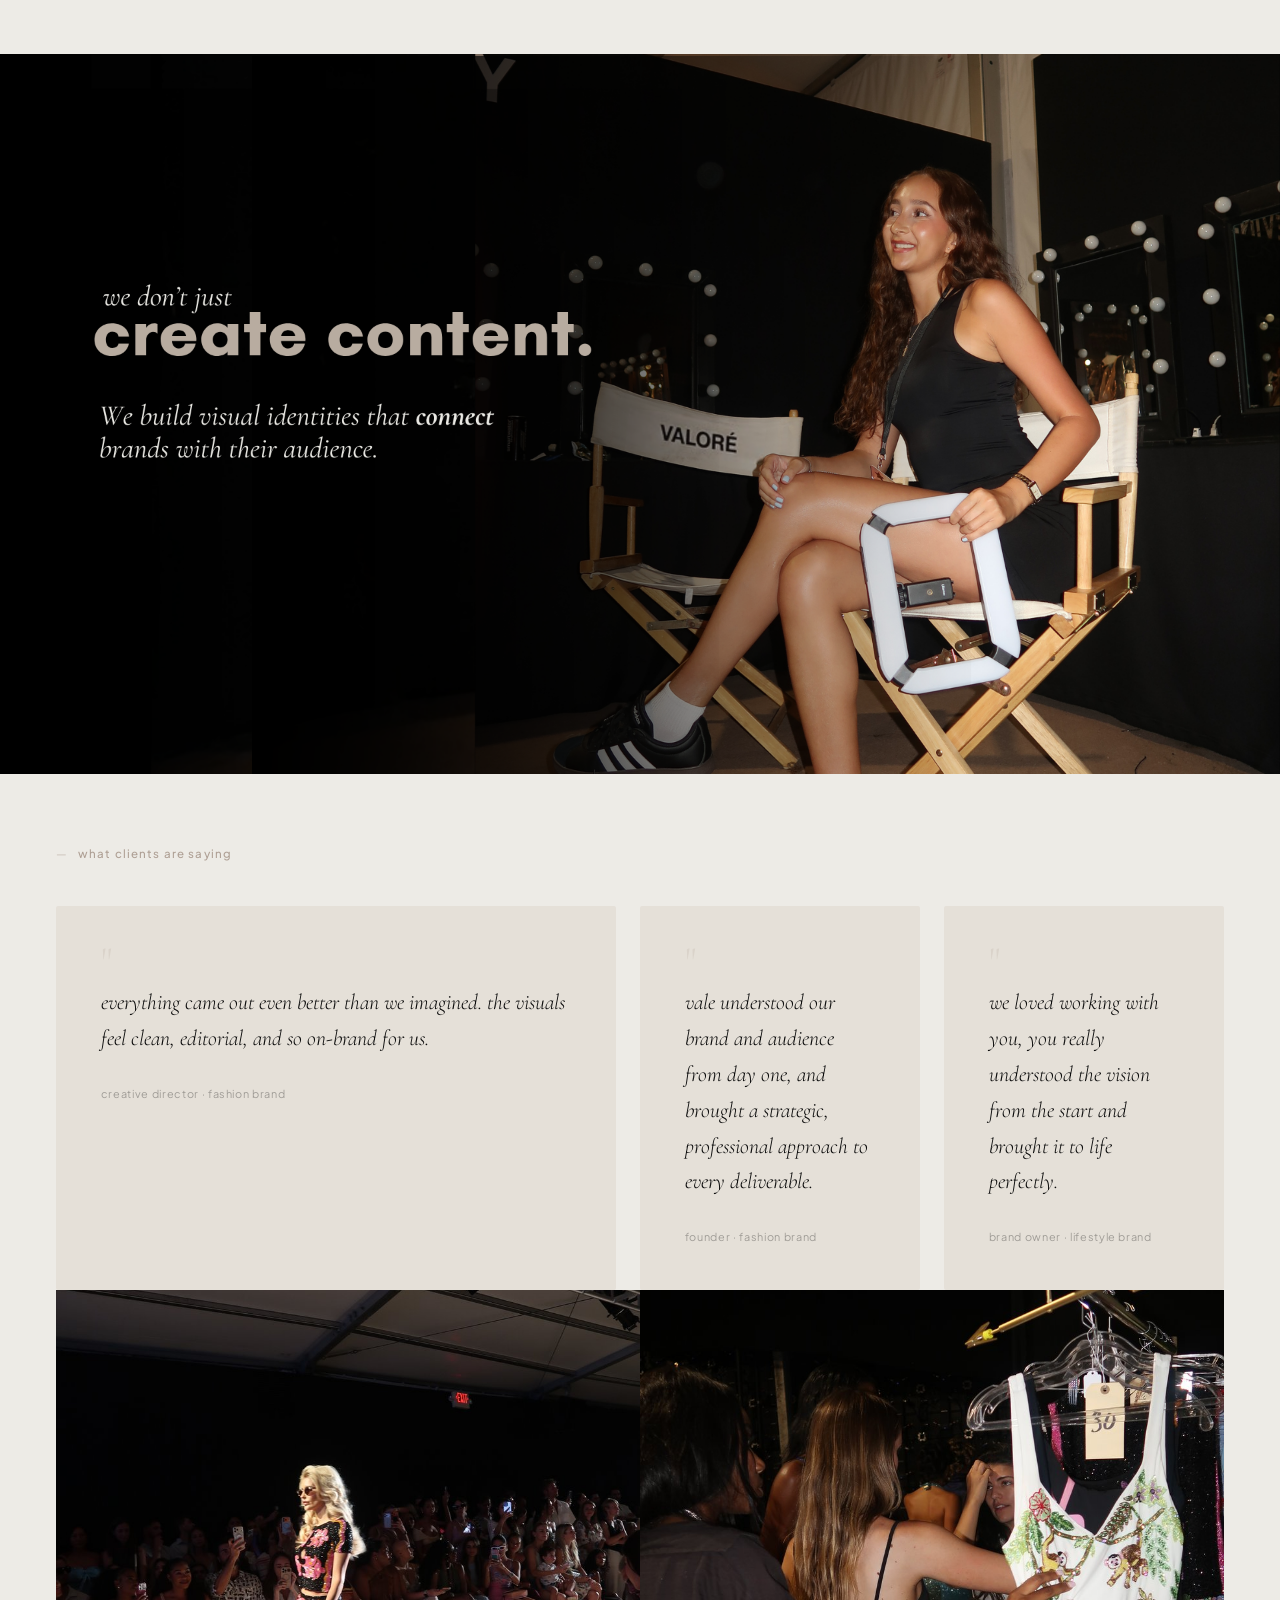
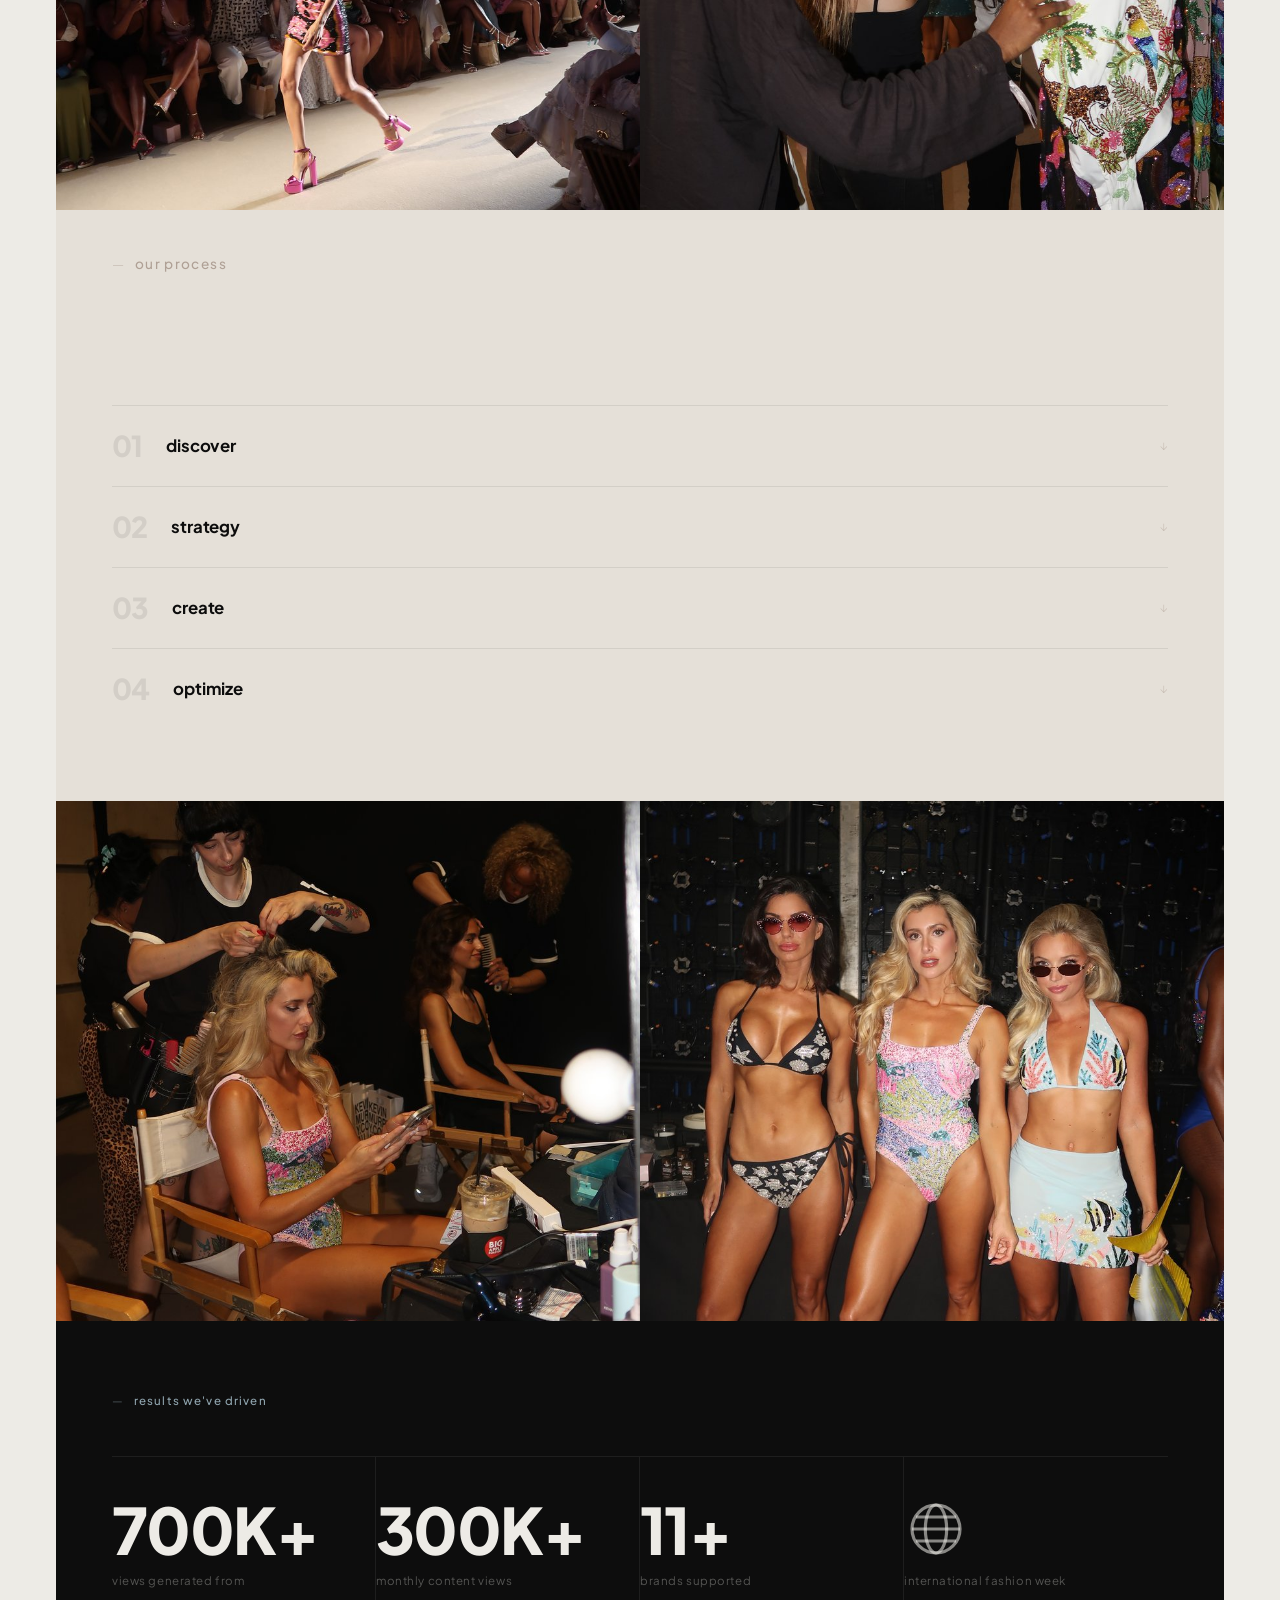
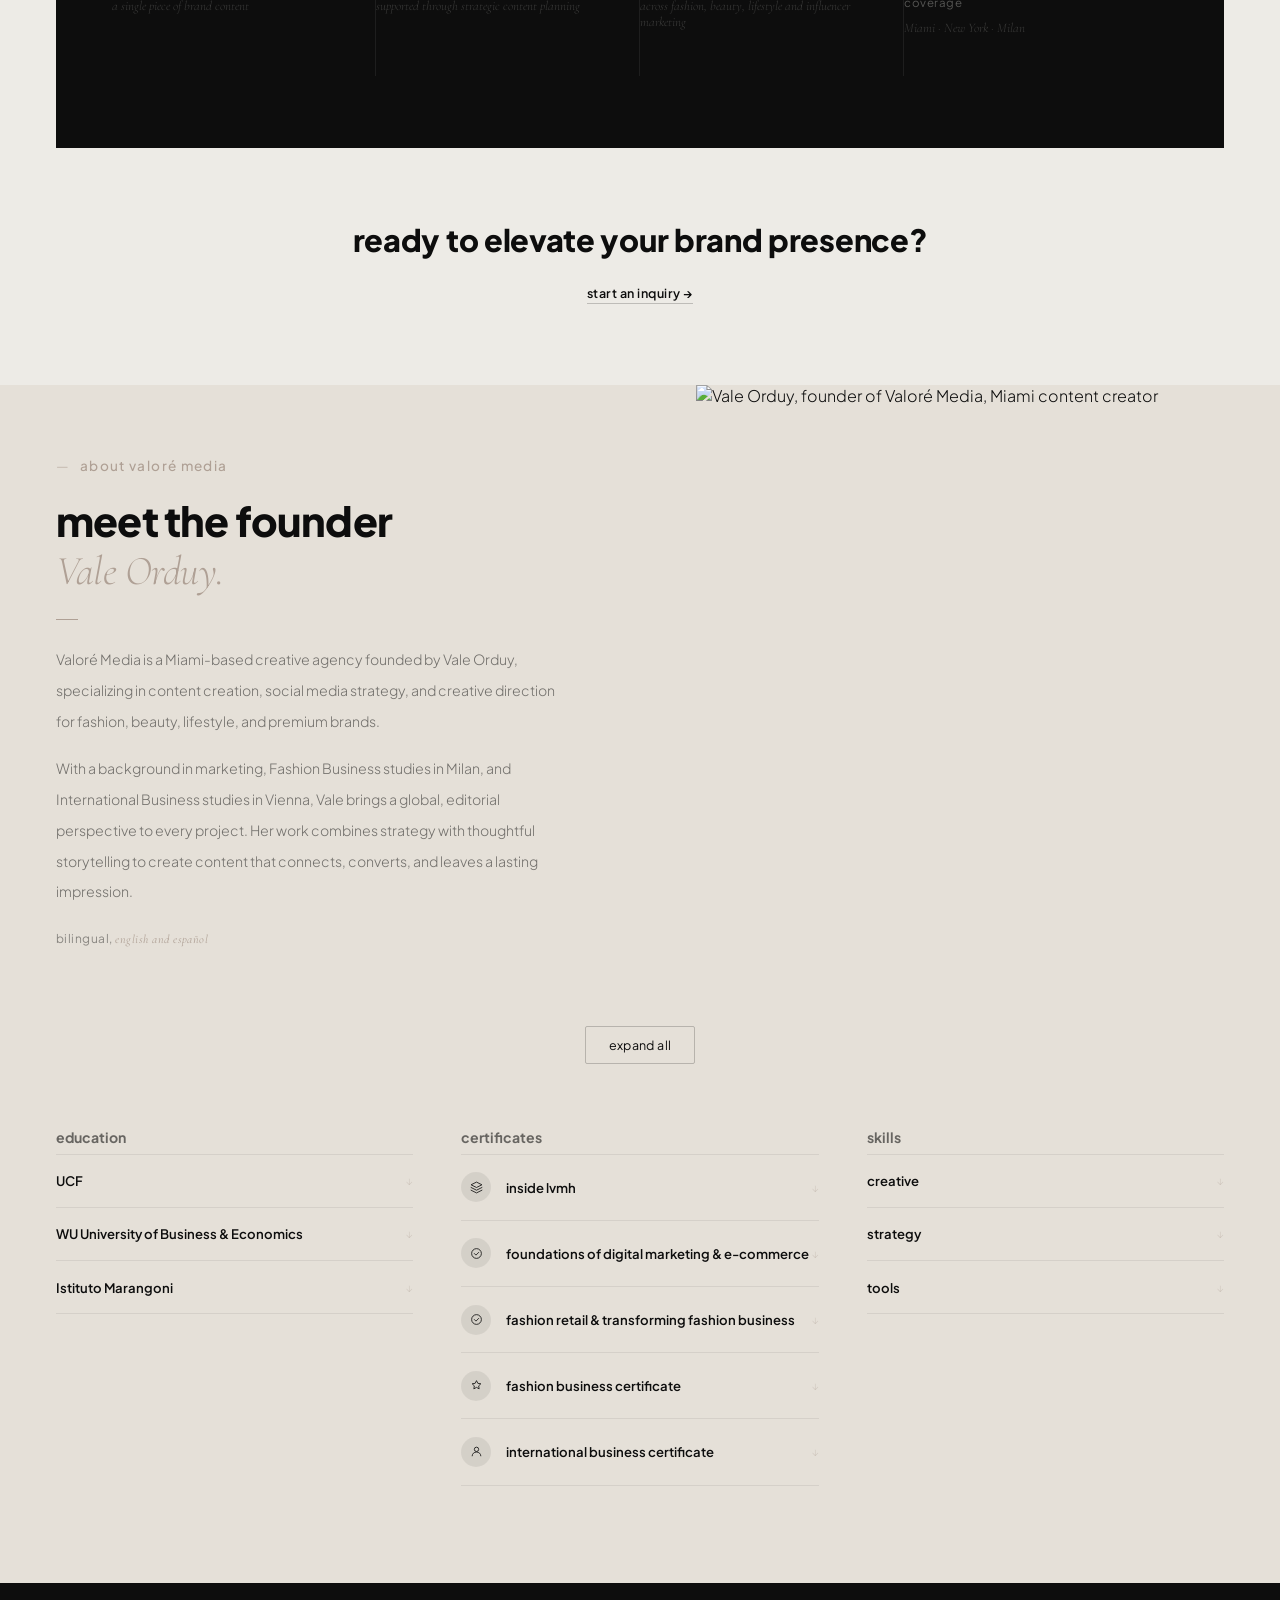
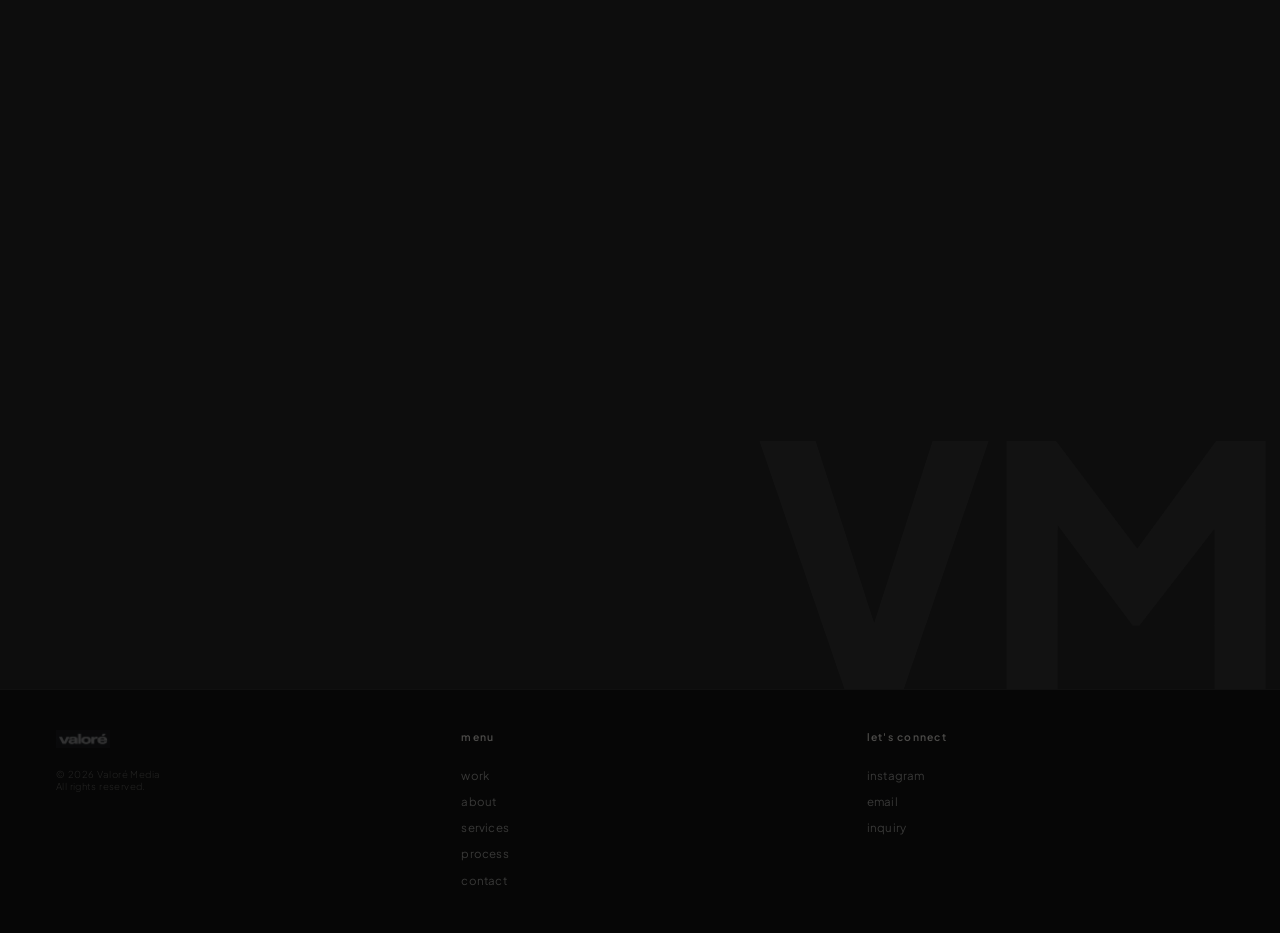
==== commit 2ccfbd98: "." ====
--- a/index.html
+++ b/index.html
@@ -369,7 +369,7 @@
 </div>
 
 <!-- ══ BACKSTAGE FEATURE (moved here) ══ -->
-<div class="backstage-banner">
+<div class="backstage-banner cr-dk">
   <img loading="lazy" decoding="async" src="images/image-25-backstage-final.jpg" alt="Vale Orduy backstage, we don't just create content, we build visual identities that connect brands with their audience · Valoré Media">
 </div>
 
@@ -383,7 +383,7 @@
   </div>
 
 <!-- ══ PHOTO STRIP ══ -->
-<div style="display:grid;grid-template-columns:1fr 1fr;gap:0;width:100%;overflow:hidden;">
+<div style="display:grid;grid-template-columns:1fr 1fr;gap:0;width:100%;overflow:hidden;" class="cr-dk">
   <div style="overflow:hidden;max-height:520px;"><img loading="lazy" decoding="async" src="images/image-03-3641e650.jpg" alt="fashion week runway · valoré media" style="width:100%;height:100%;object-fit:cover;object-position:center;display:block;transition:transform .65s cubic-bezier(.16,1,.3,1);" onmouseover="this.style.transform='scale(1.04)'" onmouseout="this.style.transform='scale(1)'"></div>
   <div style="overflow:hidden;max-height:520px;"><img loading="lazy" decoding="async" src="images/image-04-7cd1edf7.jpg" alt="backstage fashion week · valoré media" style="width:100%;height:100%;object-fit:cover;object-position:center;display:block;transition:transform .65s cubic-bezier(.16,1,.3,1);" onmouseover="this.style.transform='scale(1.04)'" onmouseout="this.style.transform='scale(1)'"></div>
 </div>
@@ -400,7 +400,7 @@
 </div>
 
 <!-- ══ PROCESS PHOTOS ══ -->
-<div style="display:grid;grid-template-columns:1fr 1fr;gap:0;width:100%;overflow:hidden;">
+<div style="display:grid;grid-template-columns:1fr 1fr;gap:0;width:100%;overflow:hidden;" class="cr-dk">
   <div style="overflow:hidden;max-height:520px;"><img loading="lazy" decoding="async" src="images/image-06-48277f93.jpg" alt="backstage · valoré media" style="width:100%;height:100%;object-fit:cover;object-position:center 72%;display:block;transition:transform .65s cubic-bezier(.16,1,.3,1);" onmouseover="this.style.transform='scale(1.04)'" onmouseout="this.style.transform='scale(1)'"></div>
   <div style="overflow:hidden;max-height:520px;"><img loading="lazy" decoding="async" src="images/image-07-c9bdff02.jpg" alt="miami swim week · valoré media" style="width:100%;height:100%;object-fit:cover;object-position:center 20%;display:block;transition:transform .65s cubic-bezier(.16,1,.3,1);" onmouseover="this.style.transform='scale(1.04)'" onmouseout="this.style.transform='scale(1)'"></div>
 </div>
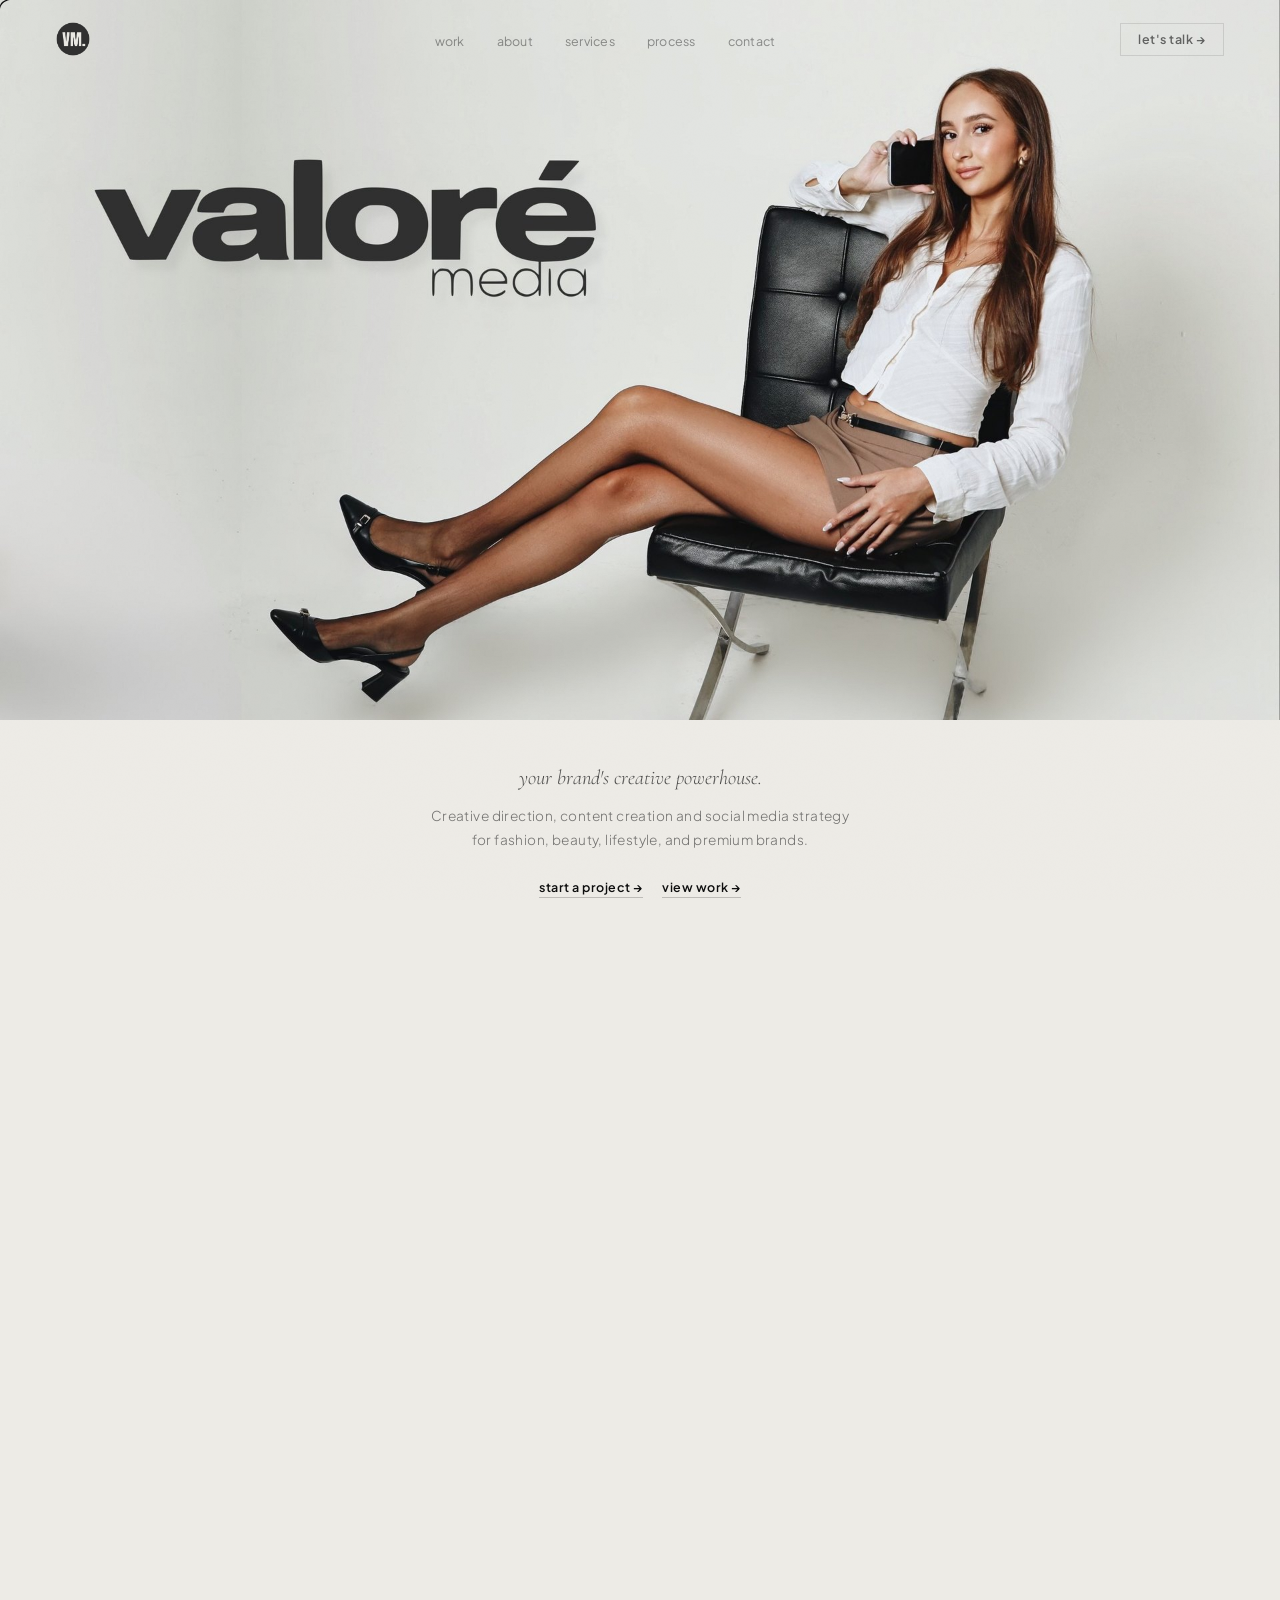
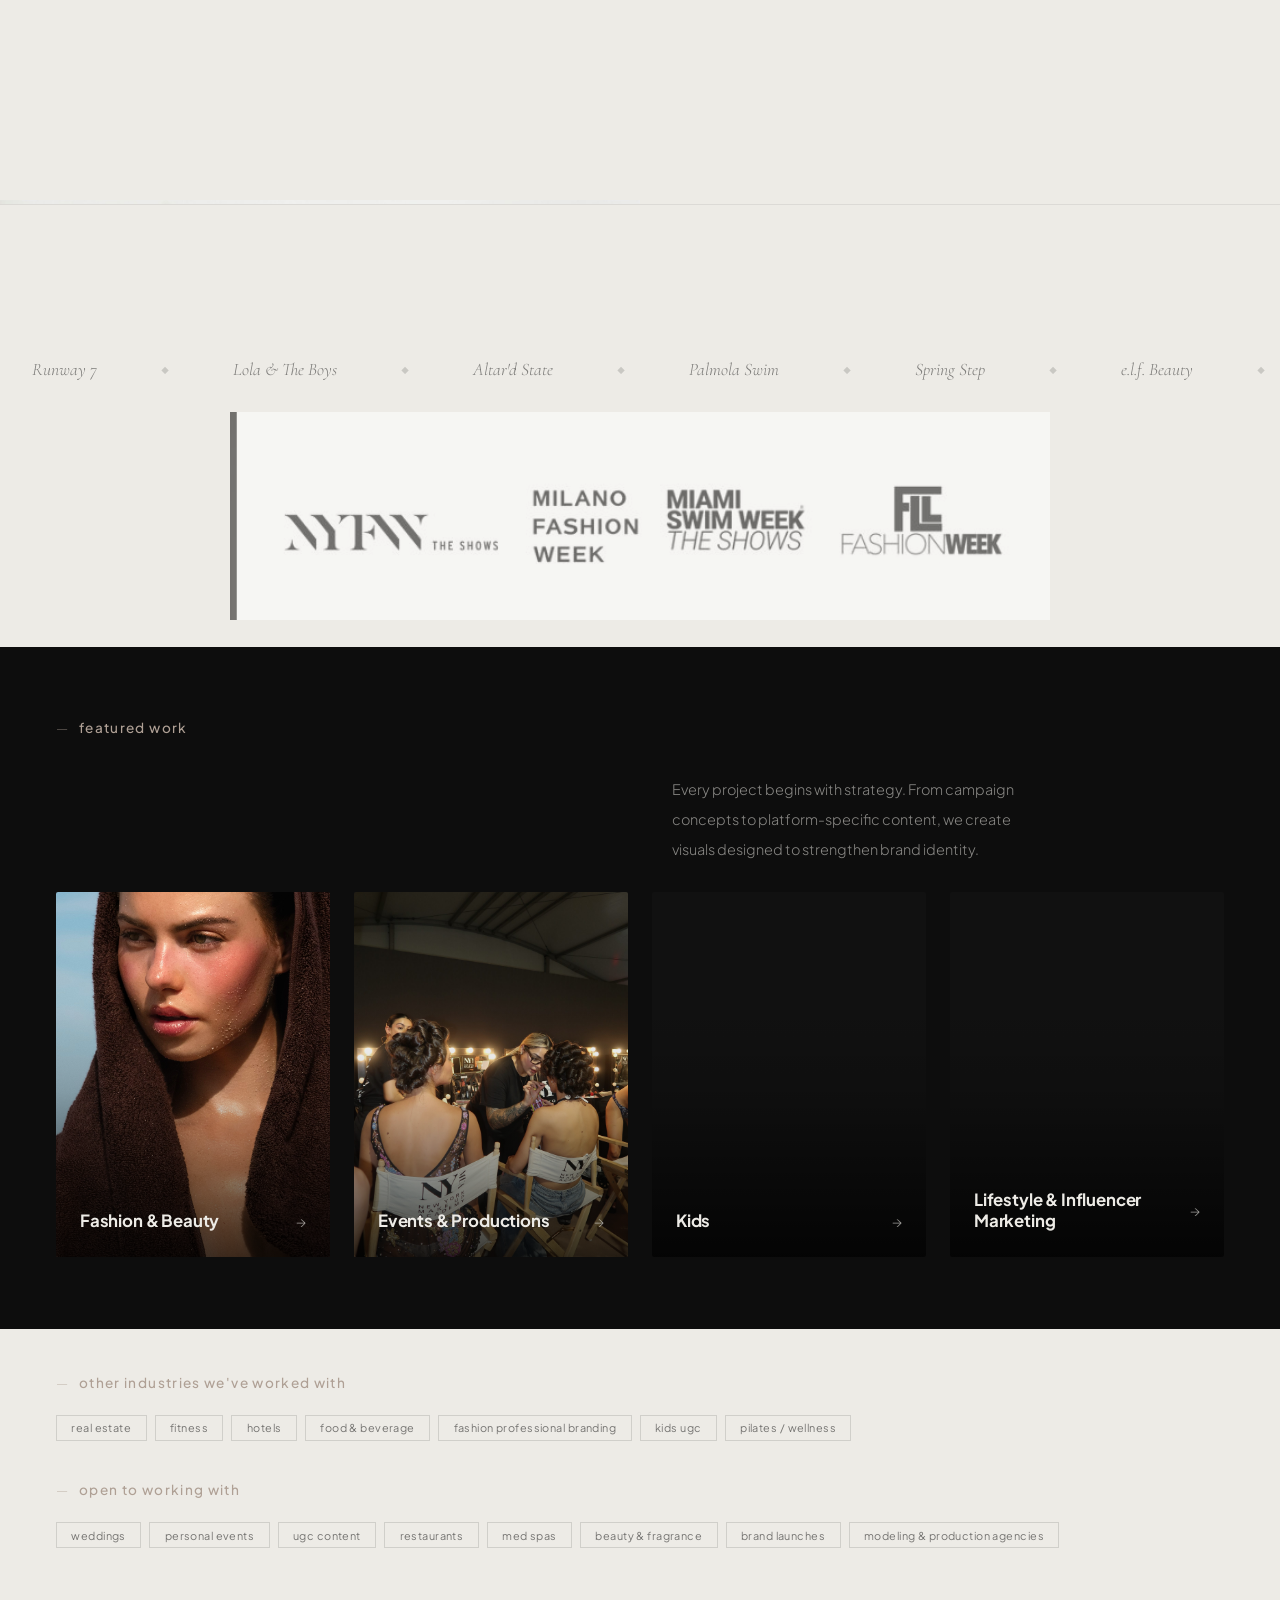
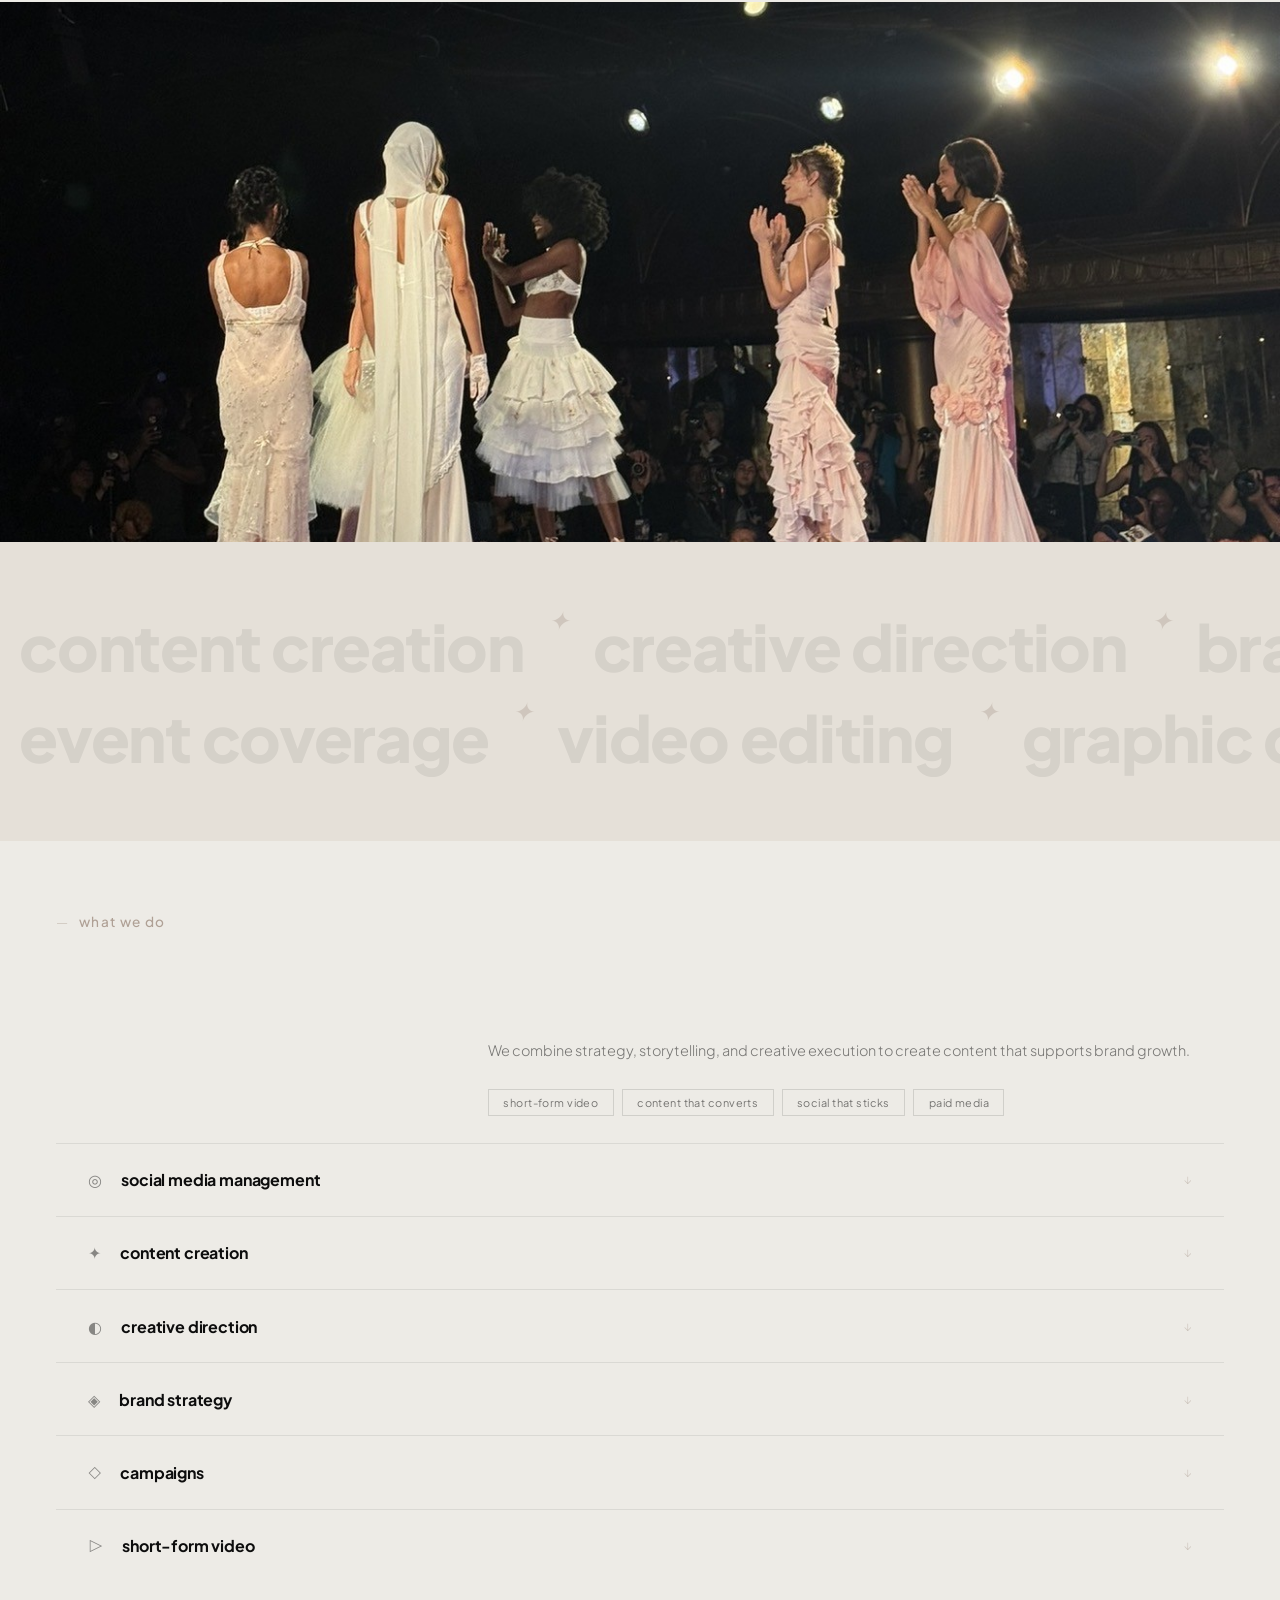
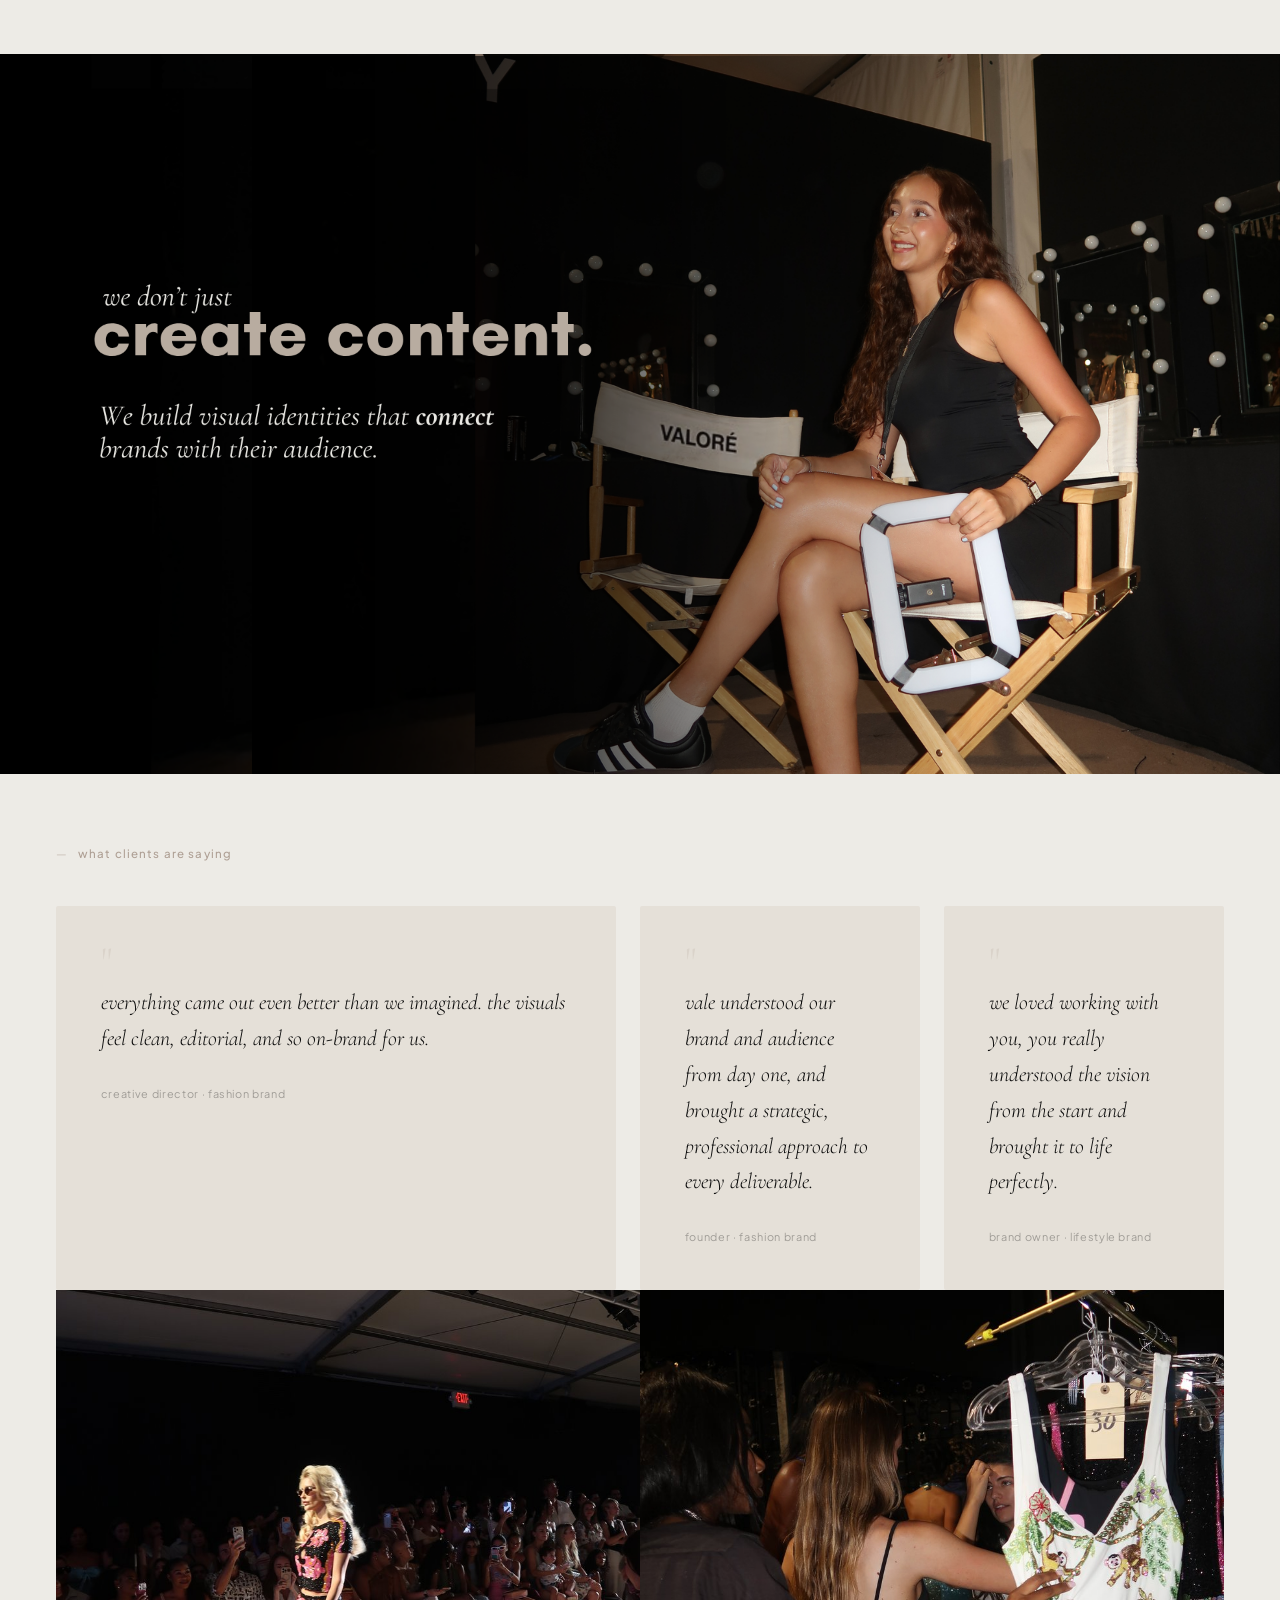
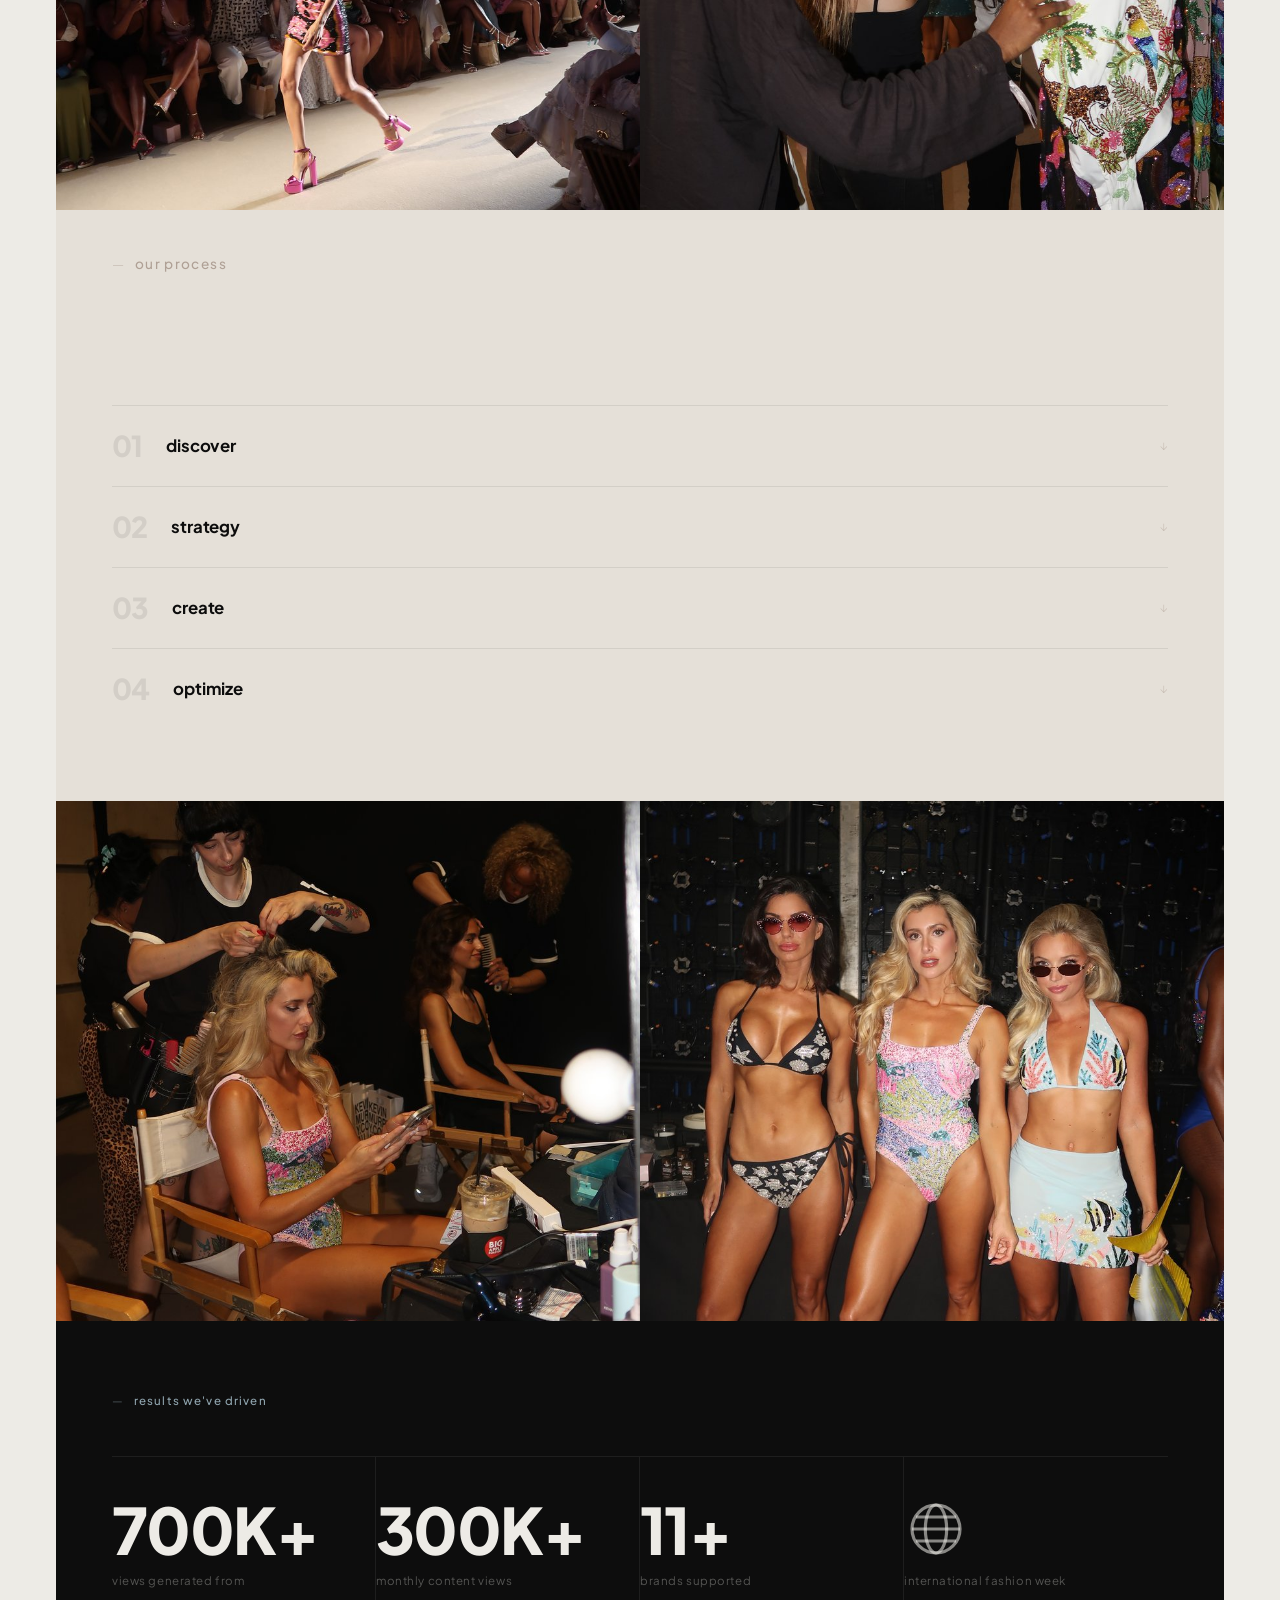
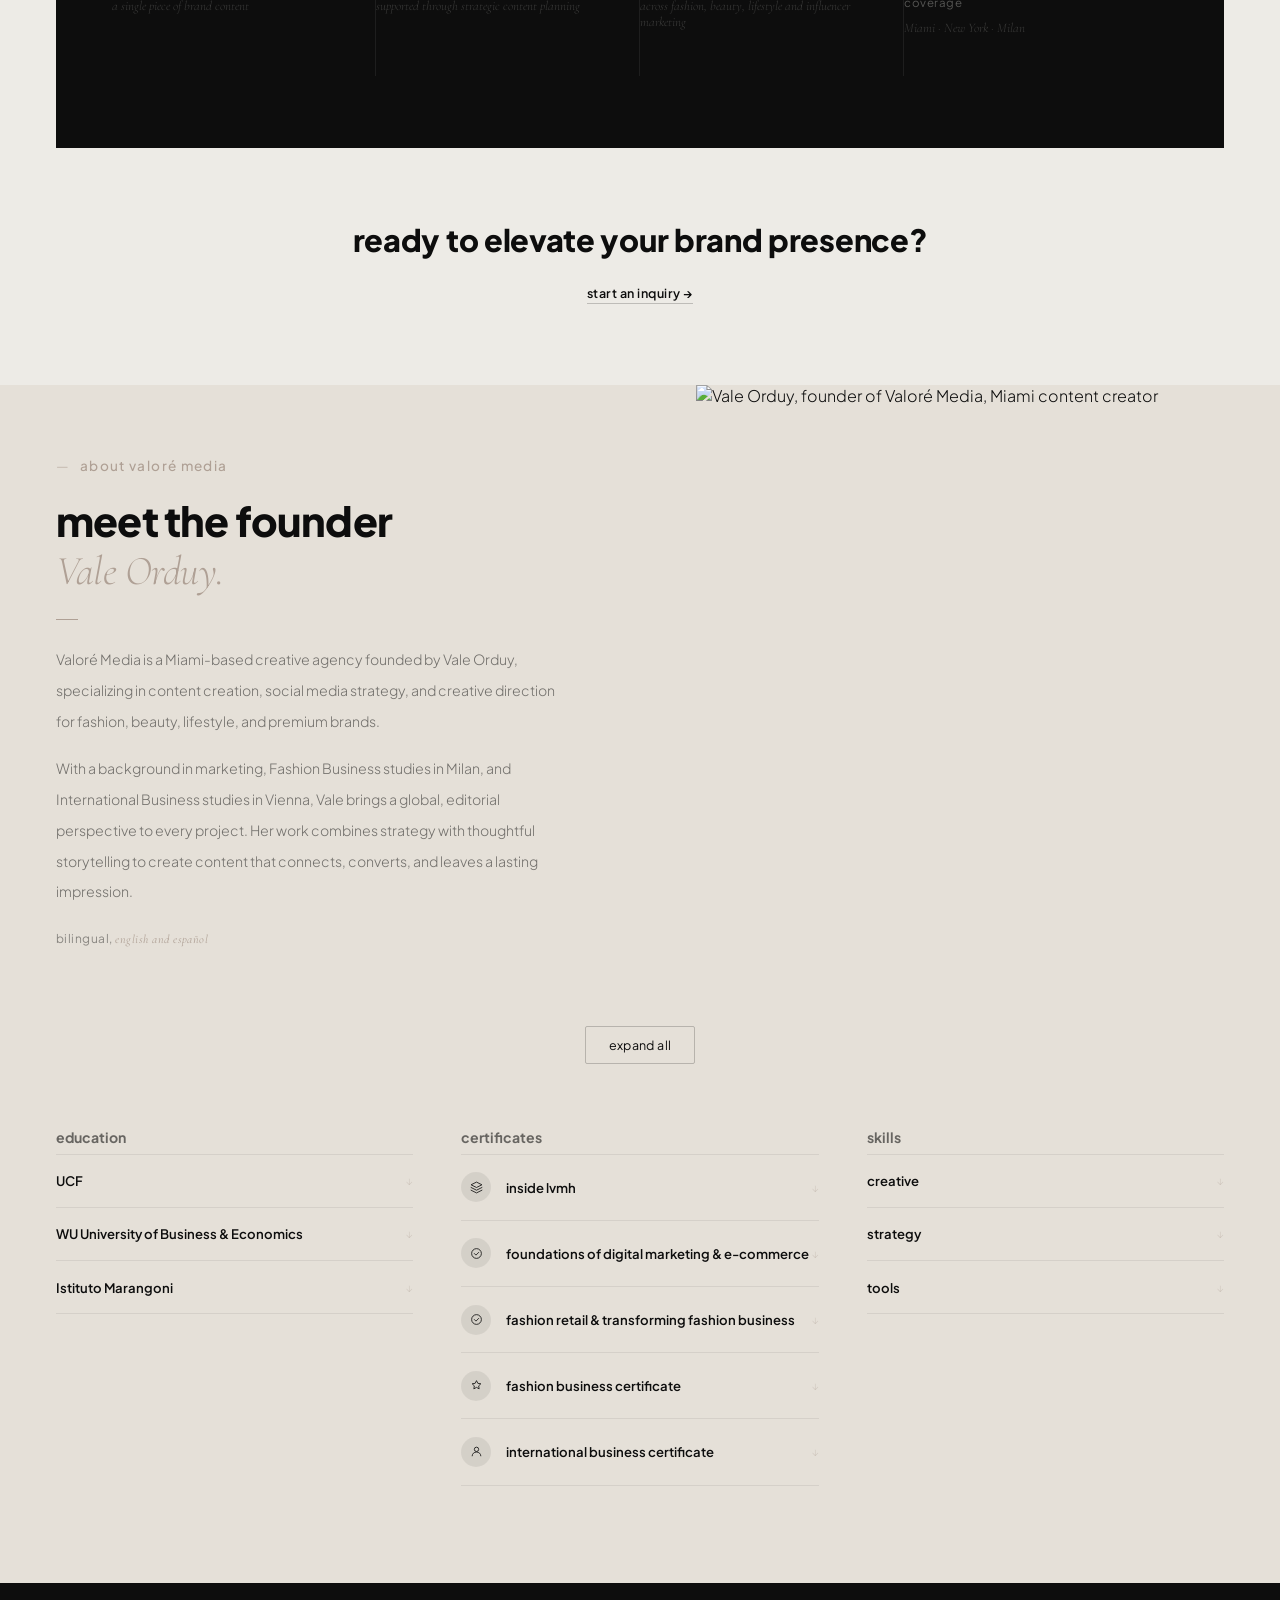
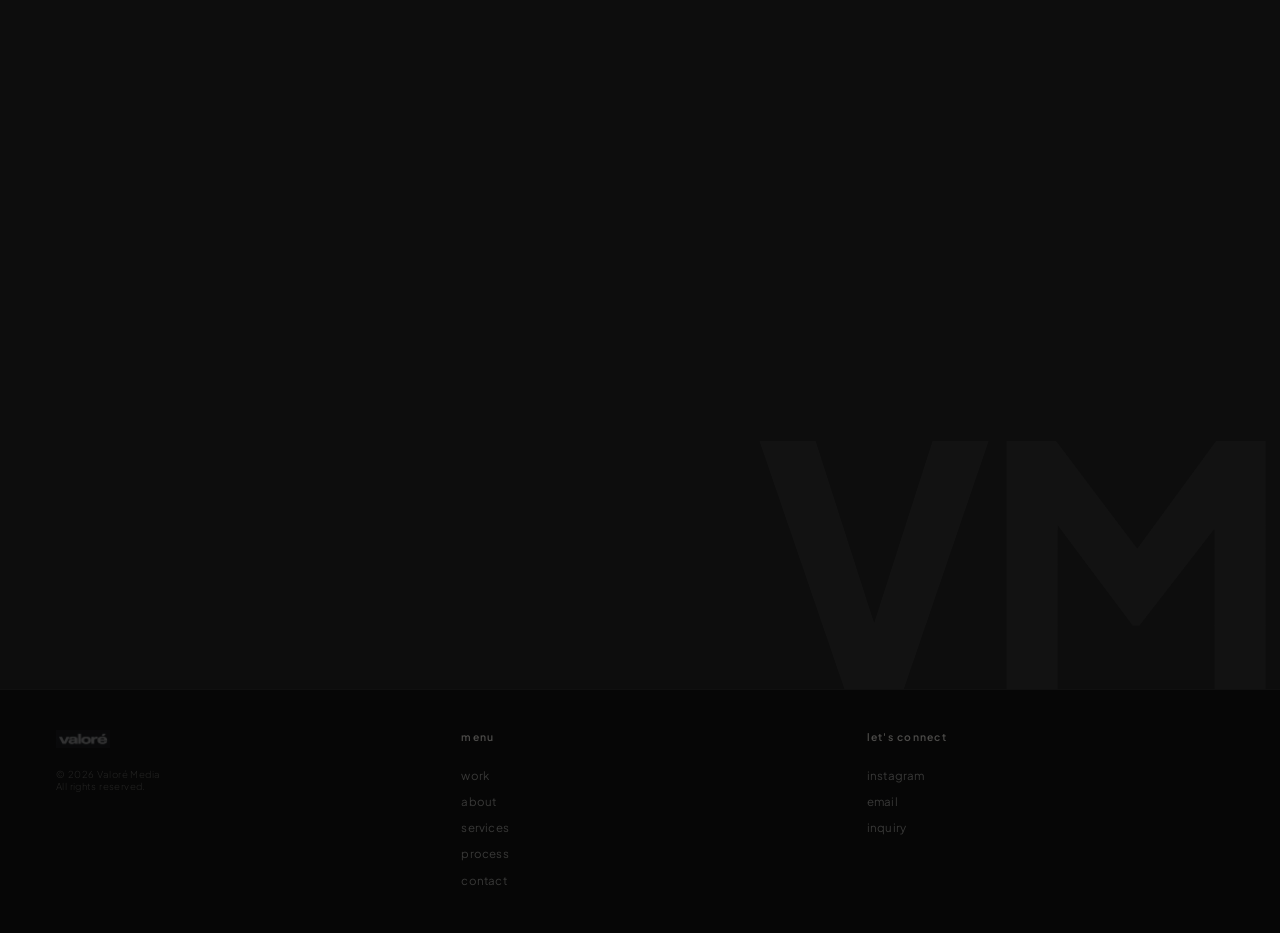
==== commit 34d8b958: "analytics" ====
--- a/index.html
+++ b/index.html
@@ -1,6 +1,13 @@
 <!DOCTYPE html>
 <html lang="en">
 <head>
+<!-- Google Tag Manager -->
+<script>(function(w,d,s,l,i){w[l]=w[l]||[];w[l].push({'gtm.start':
+new Date().getTime(),event:'gtm.js'});var f=d.getElementsByTagName(s)[0],
+j=d.createElement(s),dl=l!='dataLayer'?'&l='+l:'';j.async=true;j.src=
+'https://www.googletagmanager.com/gtm.js?id='+i+dl;f.parentNode.insertBefore(j,f);
+})(window,document,'script','dataLayer','GTM-N9HH9XMN');</script>
+<!-- End Google Tag Manager -->
 <meta charset="UTF-8">
   <!-- Primary SEO Meta Tags -->
   <meta name="title" content="Valoré Media | Miami Social Strategy & Creative Agency">
@@ -92,6 +99,10 @@
 <link rel="stylesheet" href="css/styles.css">
 </head>
 <body>
+<!-- Google Tag Manager (noscript) -->
+<noscript><iframe src="https://www.googletagmanager.com/ns.html?id=GTM-N9HH9XMN"
+height="0" width="0" style="display:none;visibility:hidden"></iframe></noscript>
+<!-- End Google Tag Manager (noscript) -->
 <div id="cr"><span class="star">✧</span><img class="crlogo crlogo-dark" src="images/logo-vm-badge.png" alt=""><img class="crlogo crlogo-light" src="images/logo-vm-badge.png" alt=""></div>
 
 <!-- ══ BACK TO HOME (shown only while work gallery is open) ══ -->
